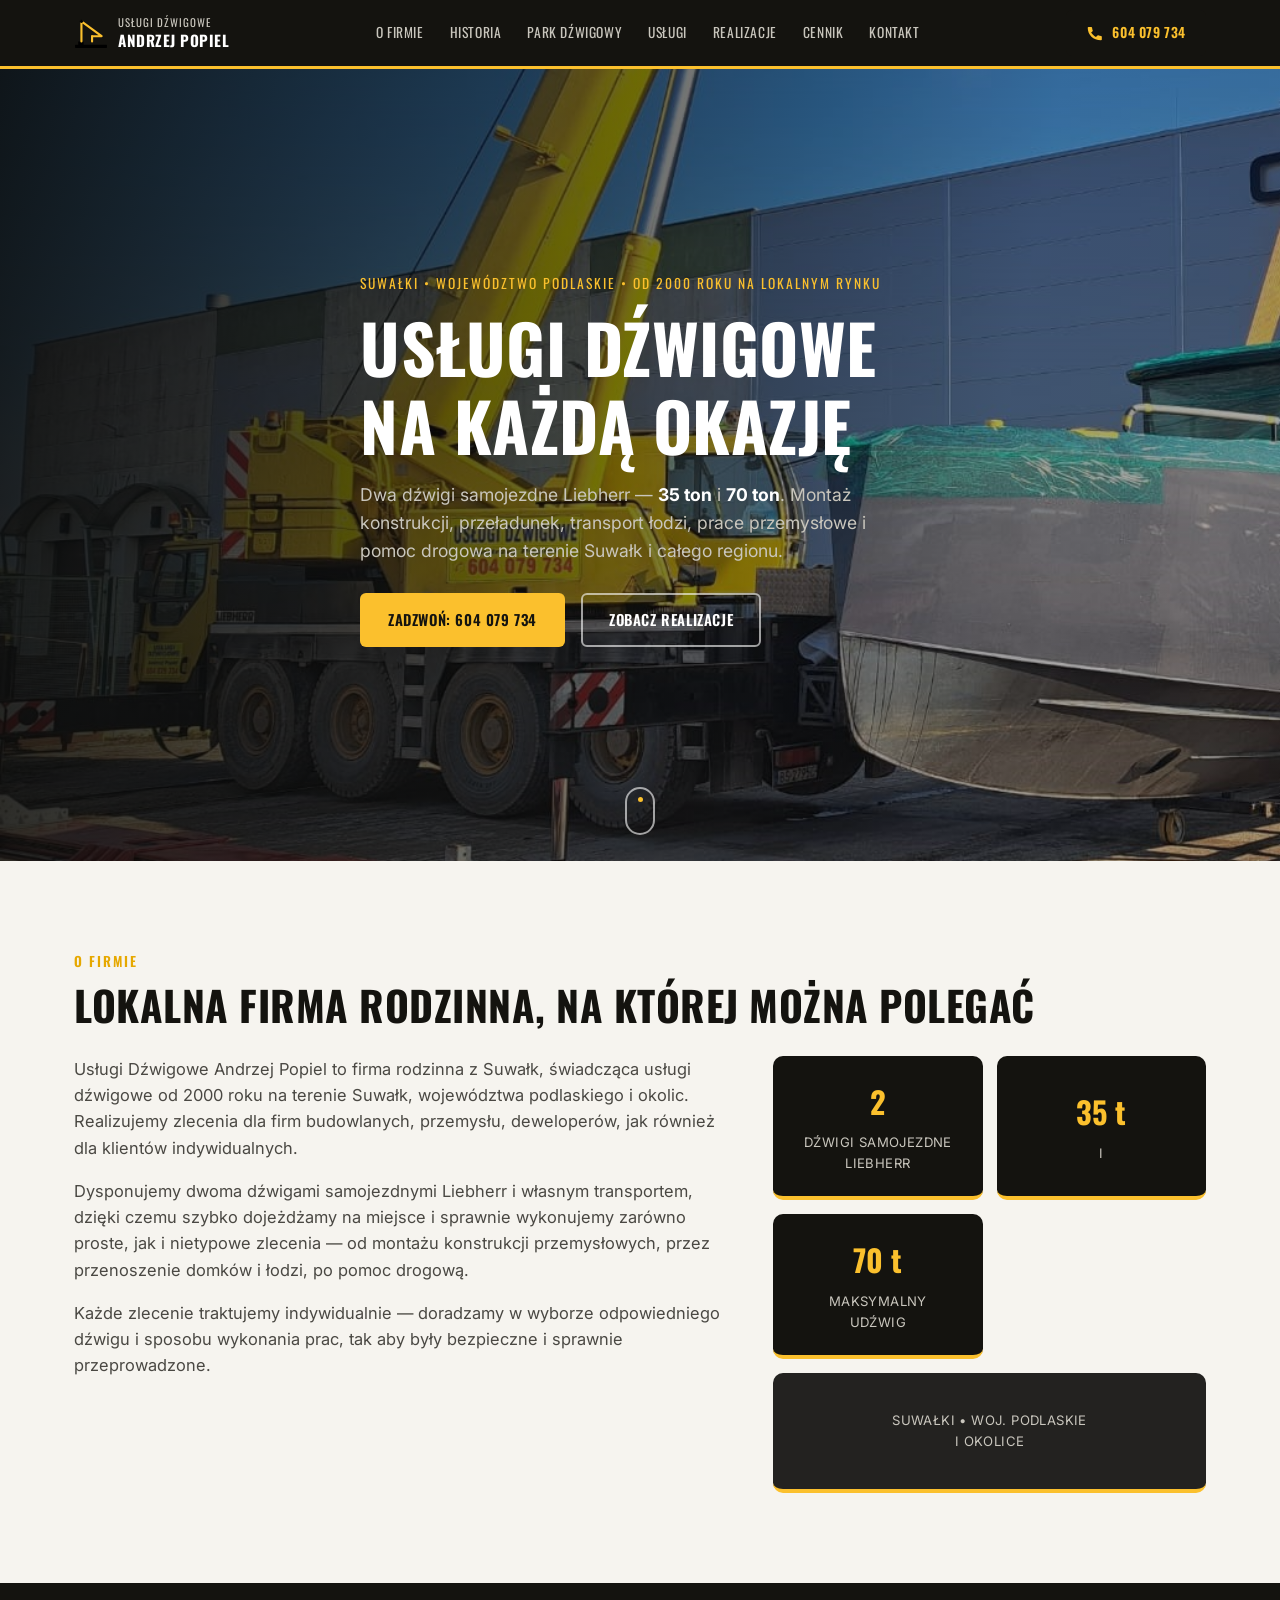
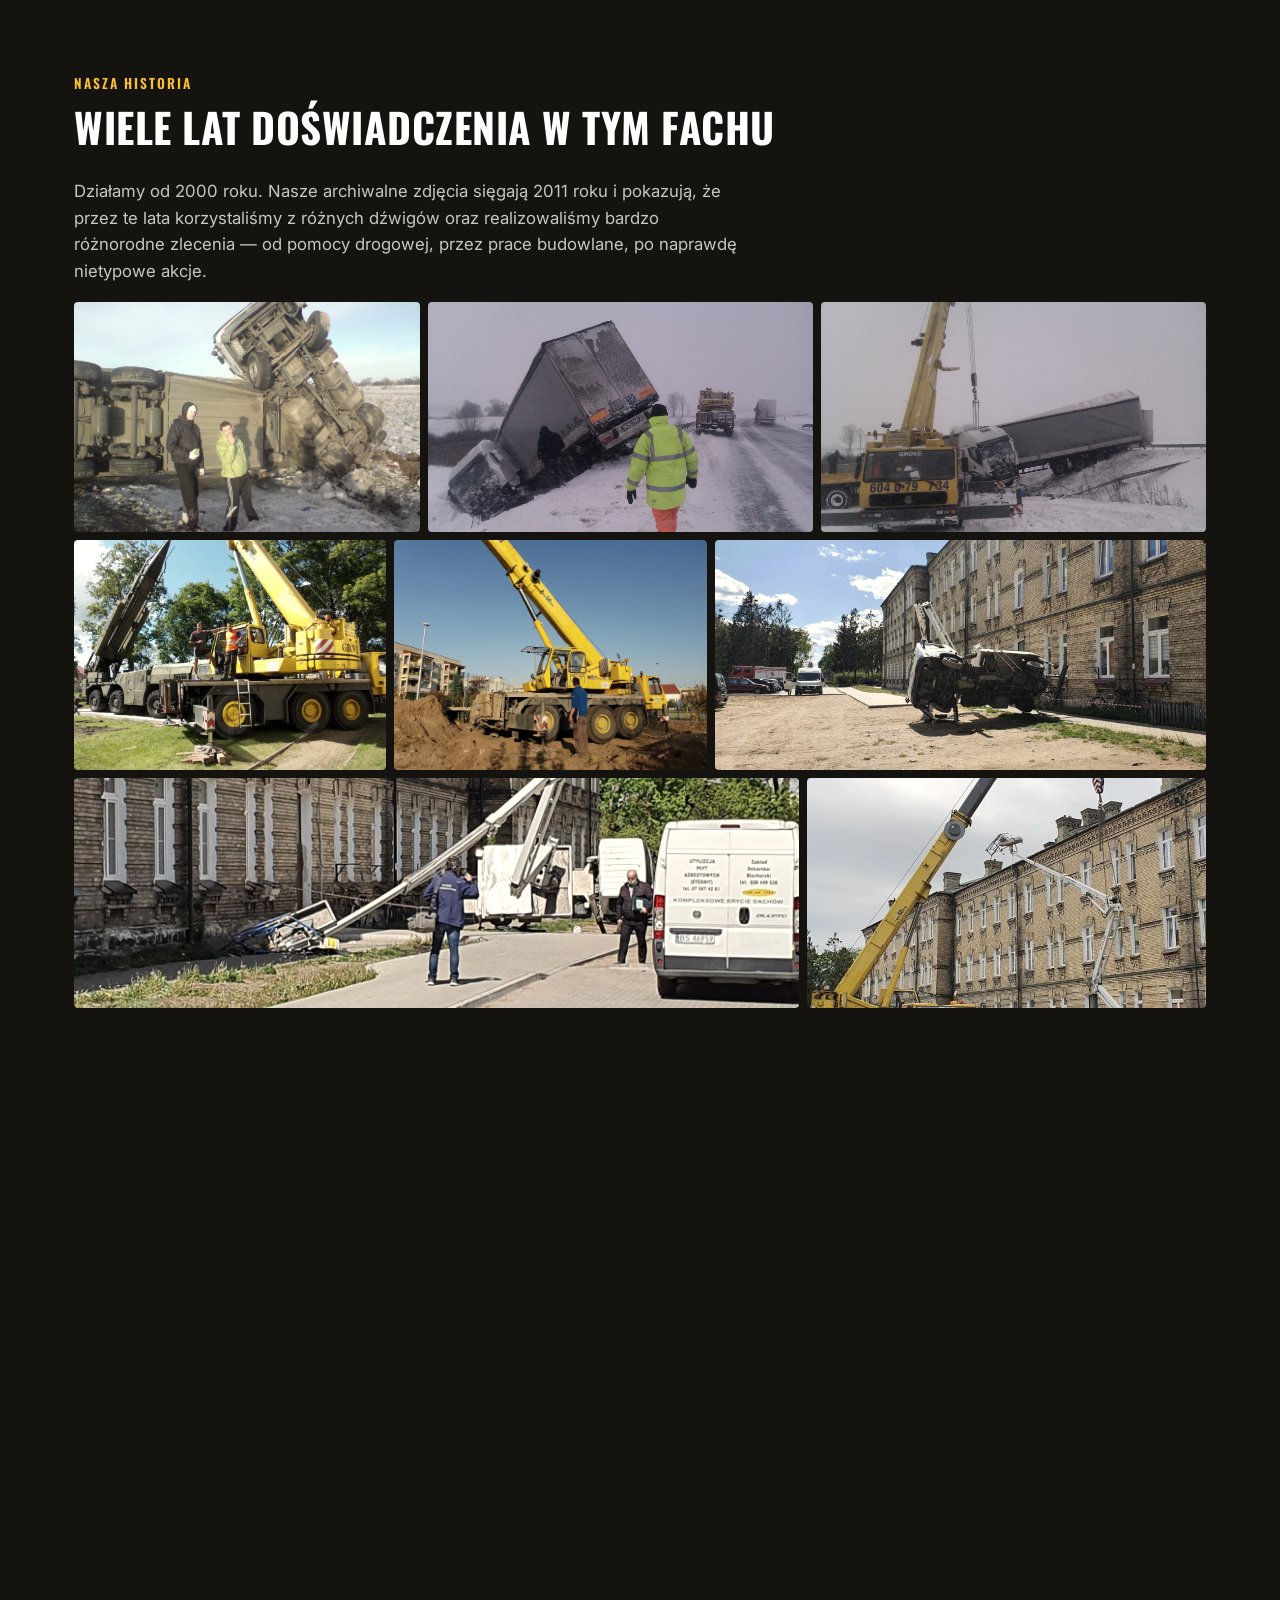
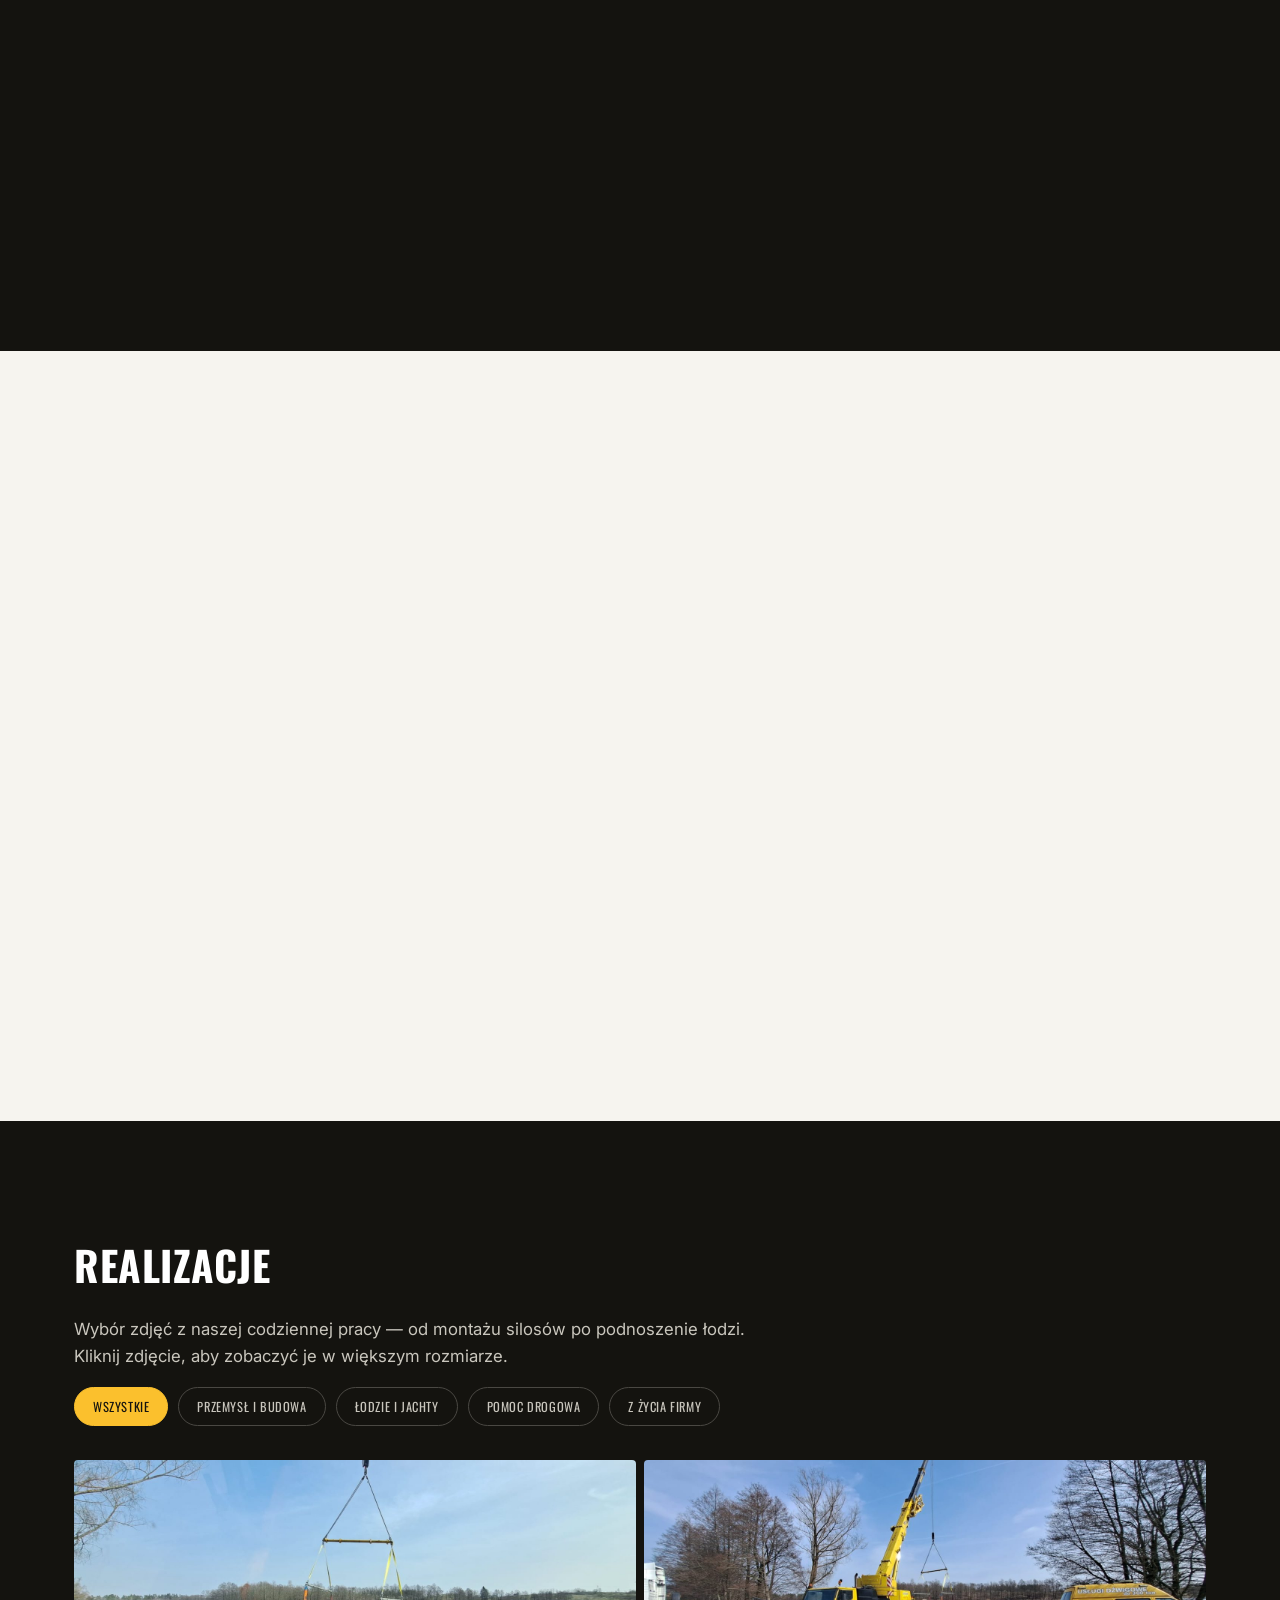
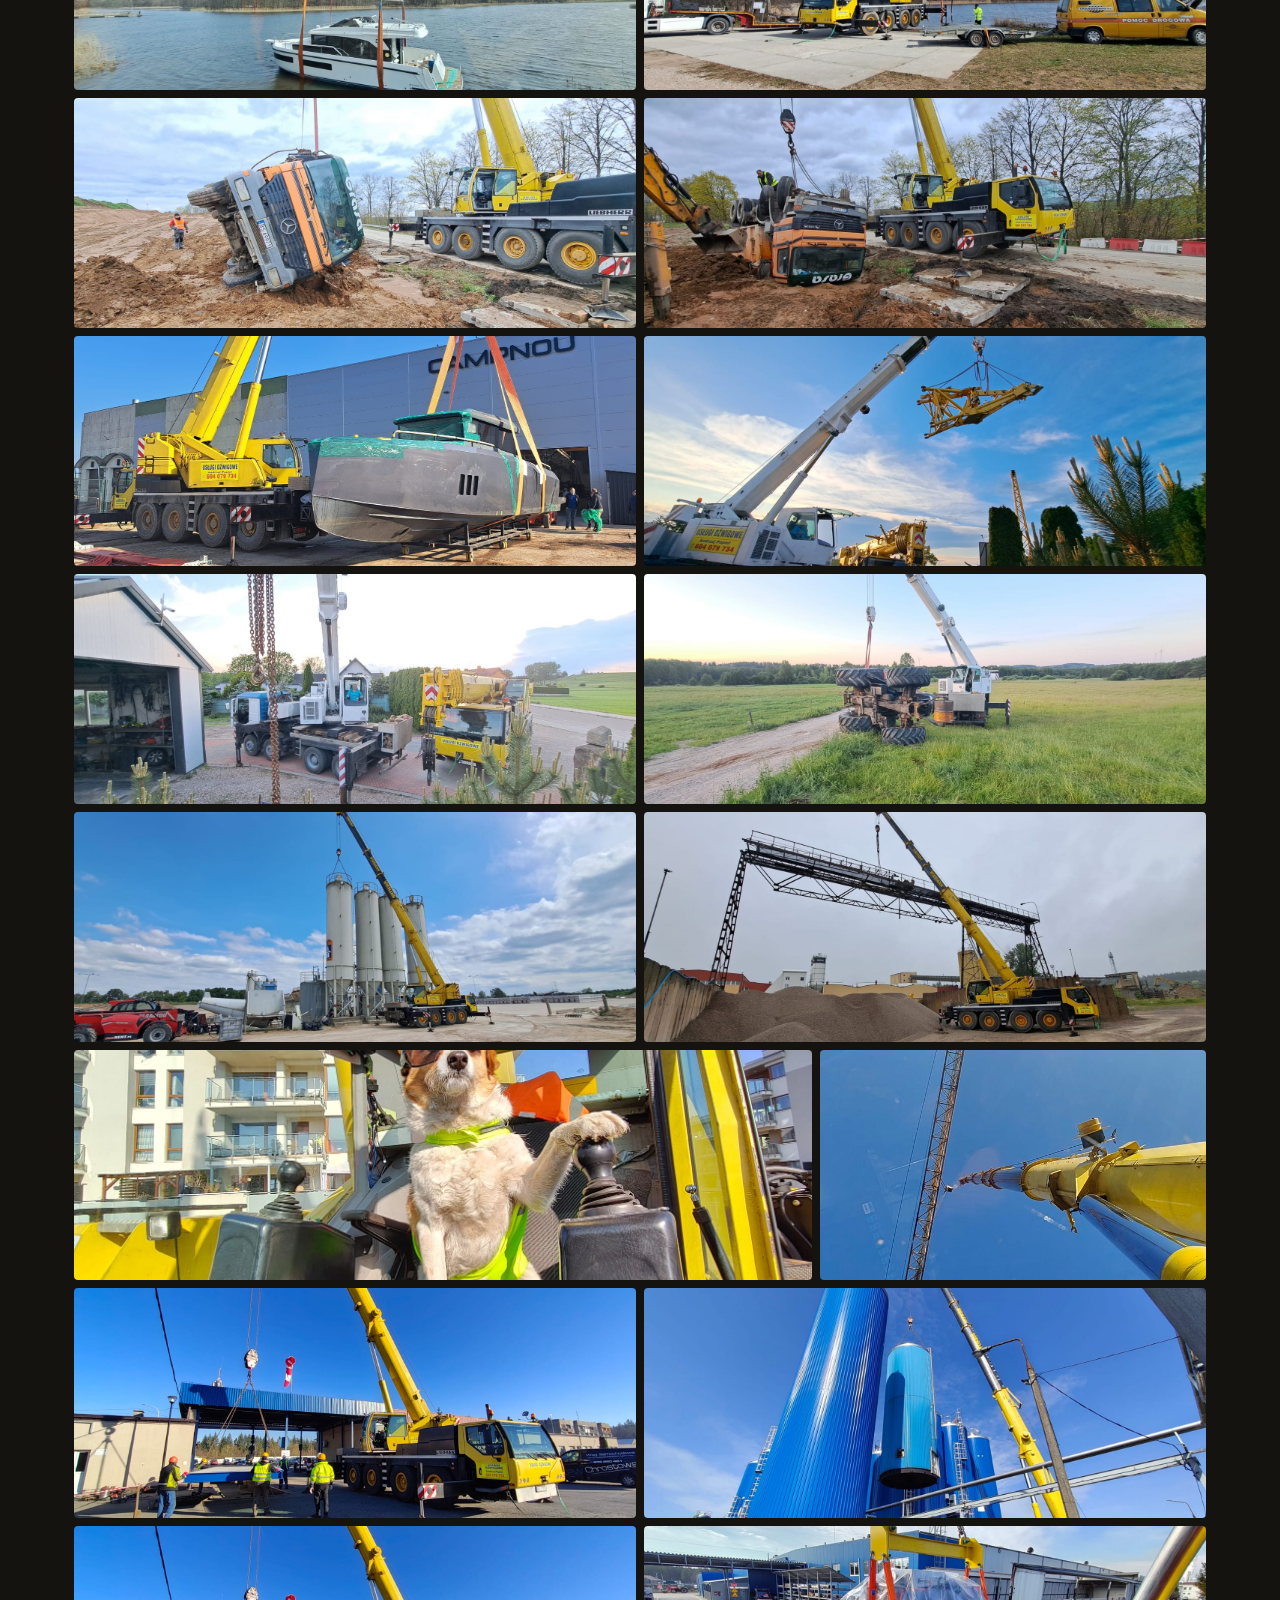
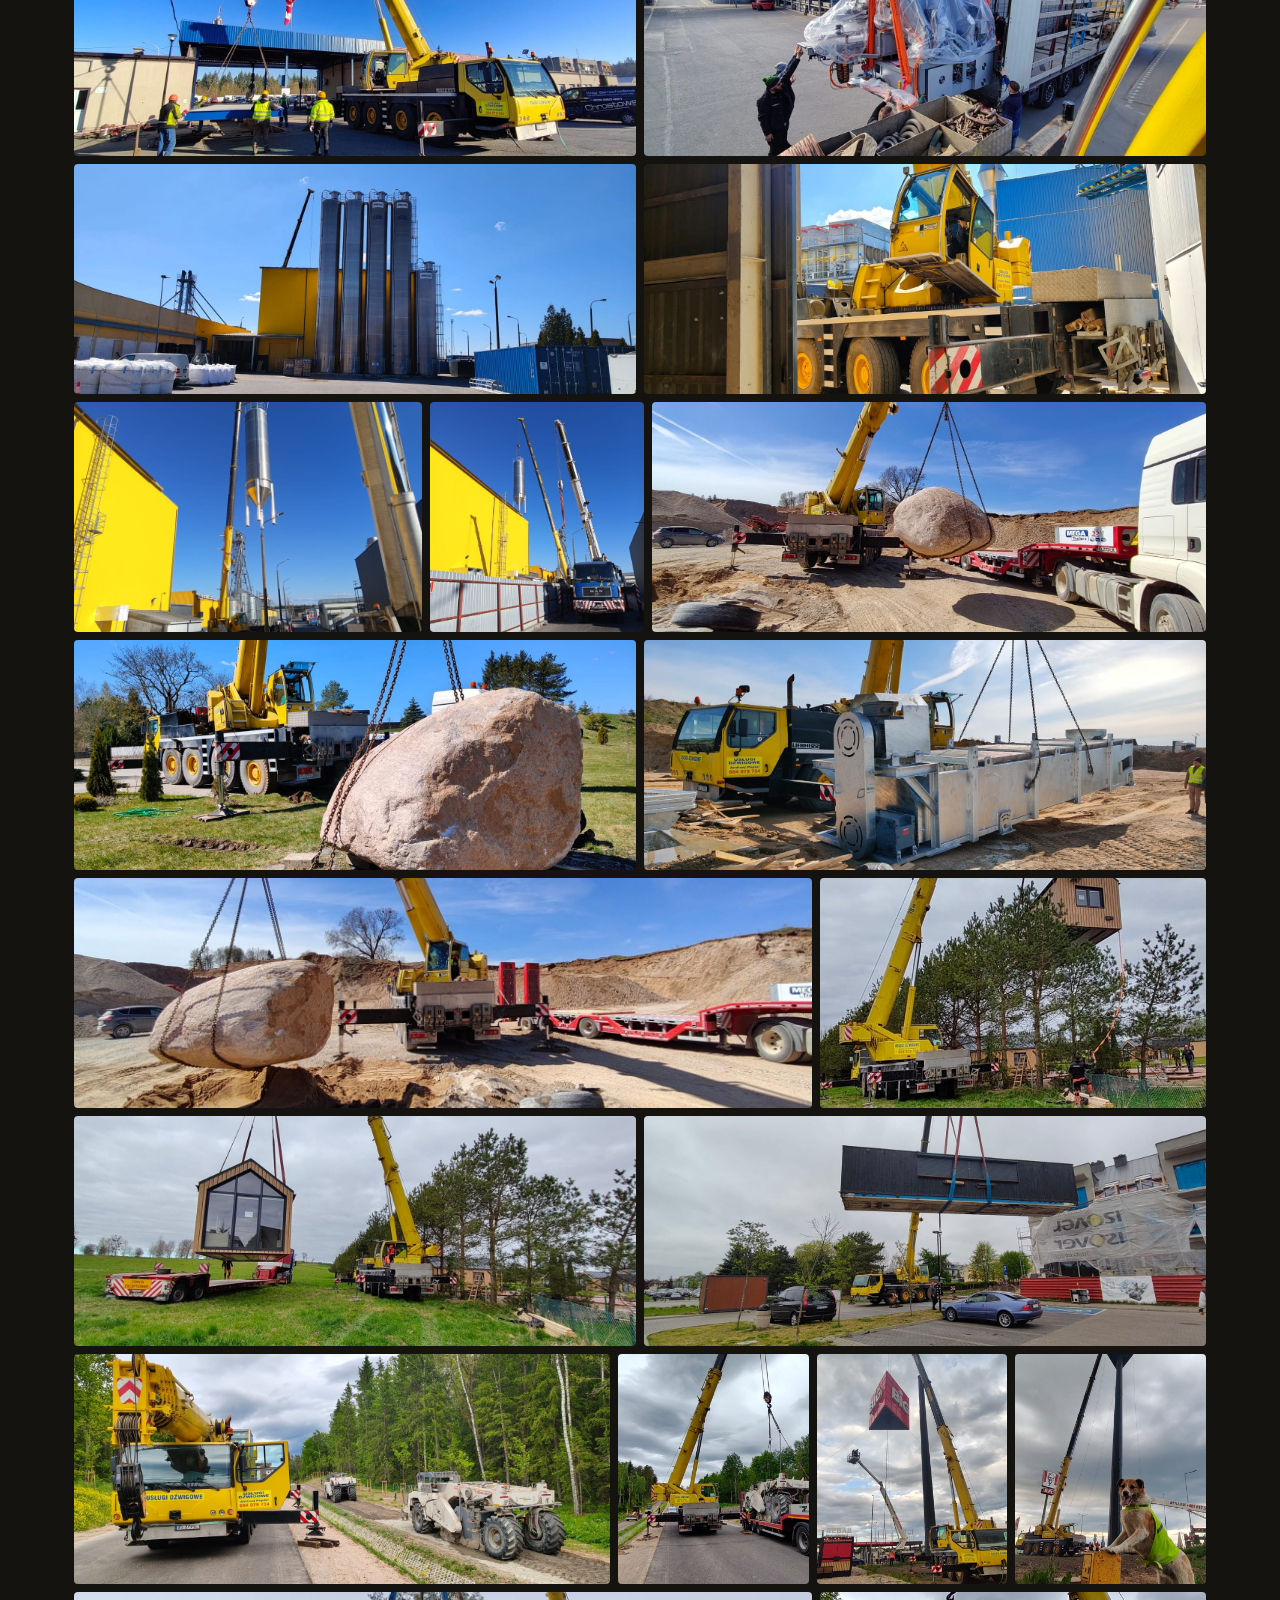
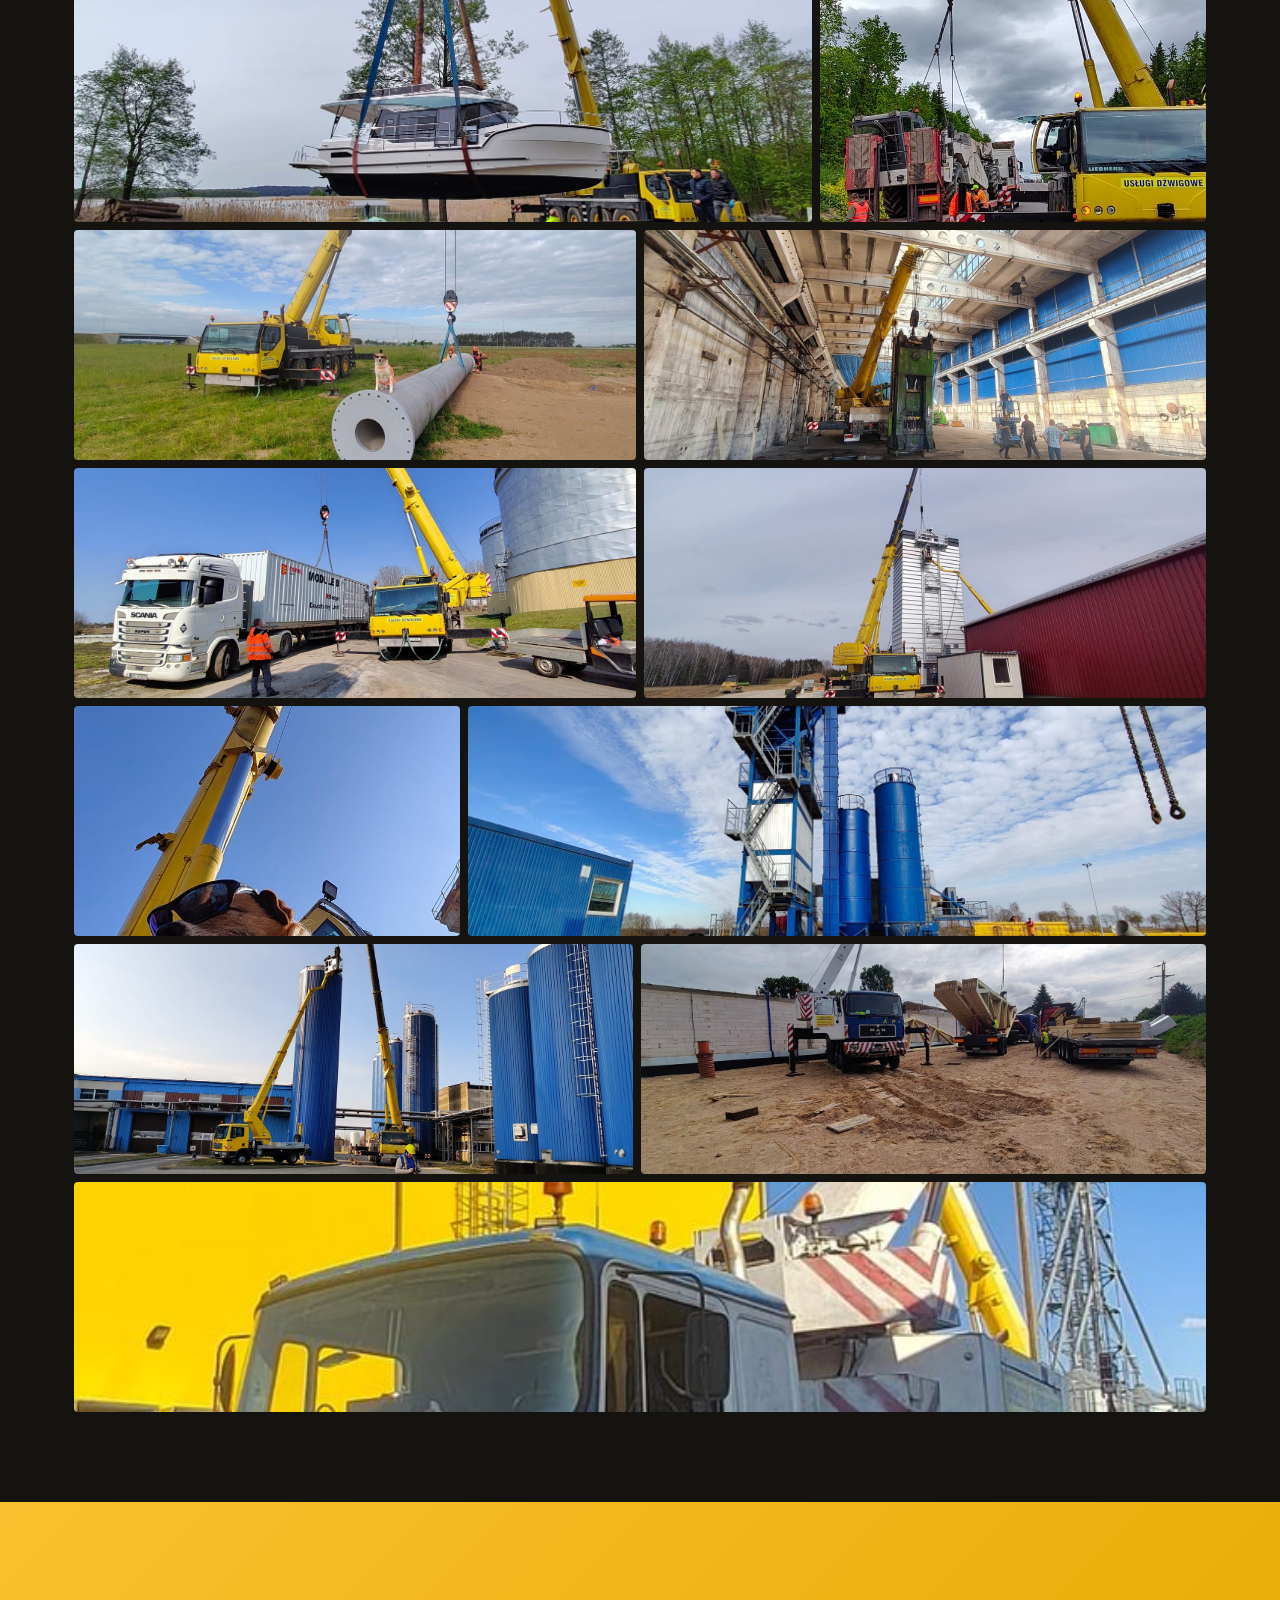
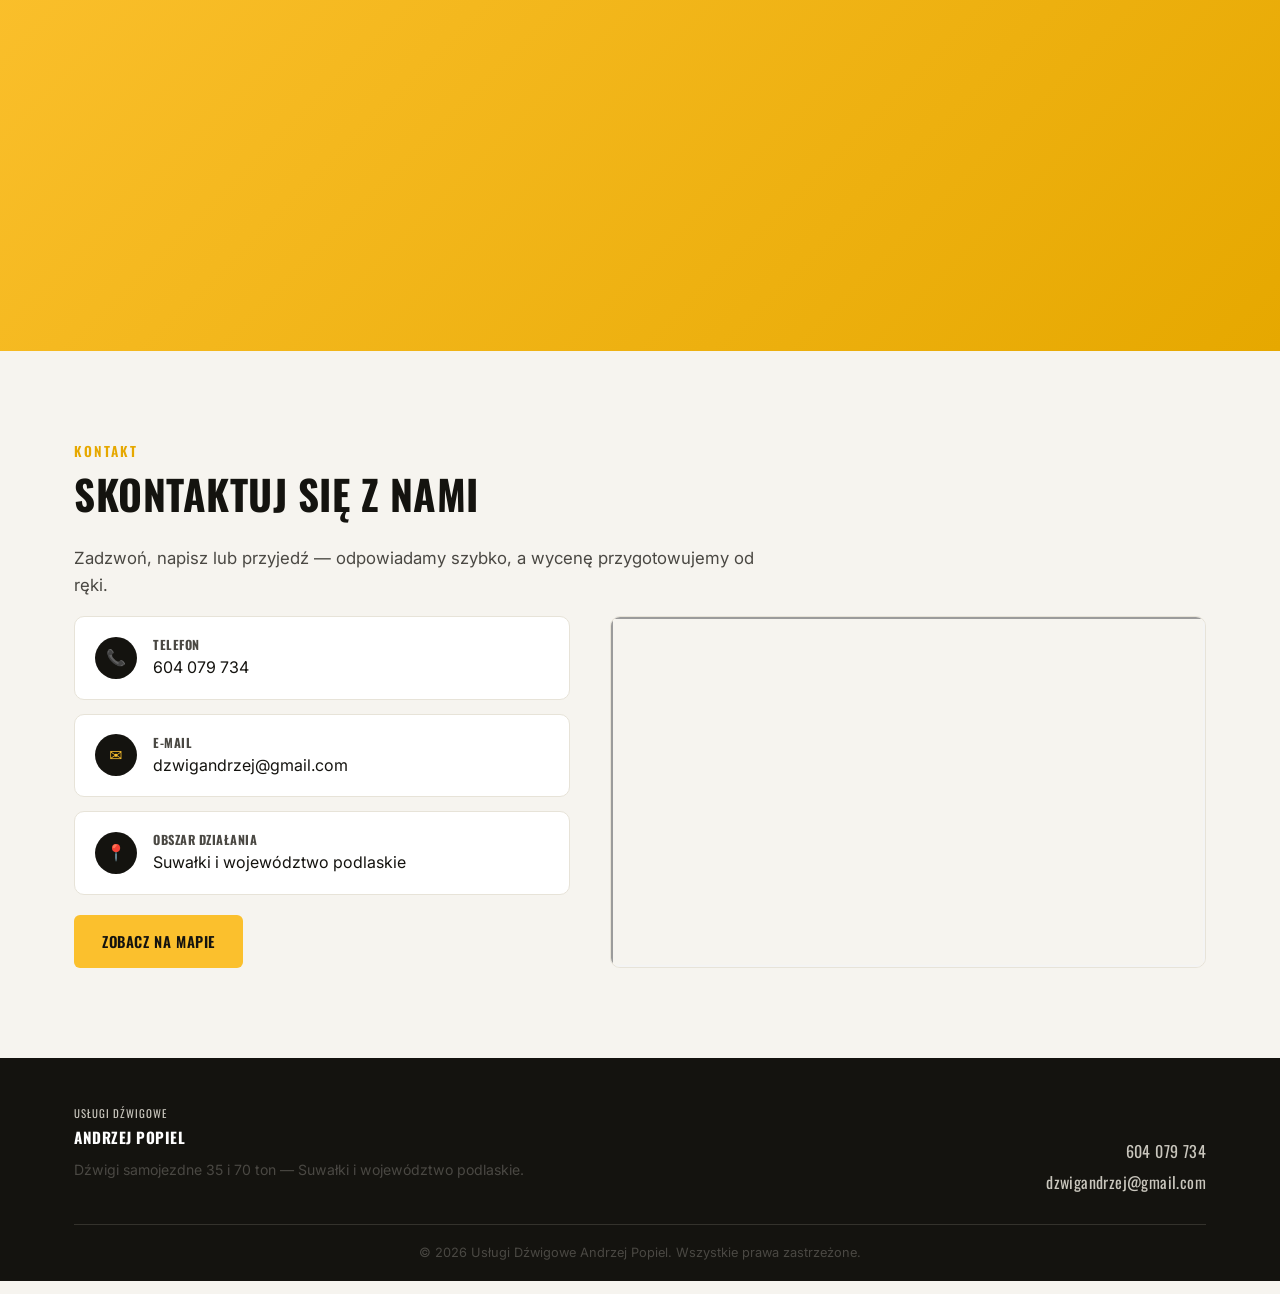
==== index.html @ c9974aae "up up" ====
<!DOCTYPE html>
<html lang="pl">
<head>
<meta charset="UTF-8">
<meta name="viewport" content="width=device-width, initial-scale=1.0">
<title>Usługi Dźwigowe Andrzej Popiel — Suwałki | Wynajem dźwigów do max 70 ton</title>
<meta name="description" content="Usługi dźwigowe Andrzej Popiel — Suwałki i województwo podlaskie. Dźwigi samojezdne Liebherr do max 70 ton. Montaż konstrukcji, przeładunek, transport łodzi, pomoc drogowa. Tel. 604 079 734.">
<meta name="keywords" content="usługi dźwigowe Suwałki, wynajem dźwigu Suwałki, dźwig Podlaskie, żuraw samojezdny, Liebherr 35 ton, Liebherr 70 ton">
<meta property="og:title" content="Usługi Dźwigowe Andrzej Popiel — Suwałki">
<meta property="og:description" content="Dźwigi samojezdne Liebherr max 70 ton. Usługi na terenie Suwałk i całego województwa podlaskiego.">
<meta property="og:image" content="assets/img/hero.jpg">
<meta property="og:type" content="website">
<link rel="icon" href="assets/img/favicon.svg" type="image/svg+xml">
<link rel="preconnect" href="https://fonts.googleapis.com">
<link rel="preconnect" href="https://fonts.gstatic.com" crossorigin>
<link href="https://fonts.googleapis.com/css2?family=Oswald:wght@500;600;700&family=Inter:wght@400;500;600;700&display=swap" rel="stylesheet">
<link rel="stylesheet" href="assets/css/style.css">
</head>
<body>

<!-- ===== HEADER ===== -->
<header class="site-header" id="header">
  <div class="container header-inner">
    <a href="#top" class="logo">
      <svg class="logo-icon" viewBox="0 0 64 64" aria-hidden="true">
        <rect x="2" y="54" width="60" height="6" rx="1"/>
        <rect x="8" y="48" width="10" height="8"/>
        <path d="M14 48 L14 10 L52 38 L34 38" fill="none" stroke="currentColor" stroke-width="4" stroke-linecap="round" stroke-linejoin="round"/>
        <line x1="34" y1="38" x2="34" y2="48" stroke="currentColor" stroke-width="4" stroke-linecap="round"/>
        <circle cx="14" cy="10" r="3"/>
      </svg>
      <span class="logo-text">USŁUGI DŹWIGOWE<br><strong>Andrzej Popiel</strong></span>
    </a>

    <nav class="main-nav" id="mainNav">
      <a href="#o-firmie">O firmie</a>
      <a href="#historia">Historia</a>
      <a href="#sprzet">Park dźwigowy</a>
      <a href="#uslugi">Usługi</a>
      <a href="#galeria">Realizacje</a>
      <a href="#cennik">Cennik</a>
      <a href="#kontakt">Kontakt</a>
    </nav>

    <div class="header-actions">
      <a href="tel:604079734" class="btn btn-call">
        <svg viewBox="0 0 24 24" width="18" height="18" fill="currentColor" aria-hidden="true"><path d="M6.6 10.8c1.4 2.8 3.8 5.1 6.6 6.6l2.2-2.2c.3-.3.7-.4 1-.2 1.2.5 2.4.8 3.7.9.6 0 1 .5 1 1.1v3.6c0 .6-.5 1.1-1.1 1.1C9.6 21.7 2.3 14.4 2.3 5c0-.6.5-1.1 1.1-1.1H7c.6 0 1.1.4 1.1 1 .1 1.3.4 2.5.9 3.7.1.3.1.7-.2 1l-2.2 2.2z"/></svg>
        604 079 734
      </a>
      <button class="nav-toggle" id="navToggle" aria-label="Otwórz menu" aria-expanded="false">
        <span></span><span></span><span></span>
      </button>
    </div>
  </div>
</header>

<a id="top"></a>

<!-- ===== HERO ===== -->
<section class="hero">
  <div class="hero-bg">
    <img src="assets/img/hero.jpg" alt="Dźwig samojezdny Liebherr podczas montażu konstrukcji stalowej na tle błękitnego nieba" loading="eager">
    <div class="hero-overlay"></div>
  </div>
  <div class="container hero-content">
    <p class="hero-kicker">Suwałki • Województwo Podlaskie • od 2000 roku na lokalnym rynku</p>
    <h1>Usługi dźwigowe<br>na każdą okazję</h1>
    <p class="hero-sub">Dwa dźwigi samojezdne Liebherr — <strong>35&nbsp;ton</strong> i <strong>70&nbsp;ton</strong>. Montaż konstrukcji, przeładunek, transport łodzi, prace przemysłowe i pomoc drogowa na terenie Suwałk i całego regionu.</p>
    <div class="hero-cta">
      <a href="tel:604079734" class="btn btn-primary">Zadzwoń: 604 079 734</a>
      <a href="#galeria" class="btn btn-ghost">Zobacz realizacje</a>
    </div>
  </div>
  <a href="#o-firmie" class="scroll-down" aria-label="Przewiń niżej"><span></span></a>
</section>

<!-- ===== O FIRMIE ===== -->
<section class="section" id="o-firmie">
  <div class="container">
    <p class="section-kicker">O firmie</p>
    <h2 class="section-title">Lokalna firma rodzinna, na której można polegać</h2>
    <div class="about-grid">
      <div class="about-text">
        <p>Usługi Dźwigowe Andrzej Popiel to firma rodzinna z Suwałk, świadcząca usługi dźwigowe od 2000 roku na terenie Suwałk, województwa podlaskiego i okolic. Realizujemy zlecenia dla firm budowlanych, przemysłu, deweloperów, jak również dla klientów indywidualnych.</p>
        <p>Dysponujemy dwoma dźwigami samojezdnymi Liebherr i własnym transportem, dzięki czemu szybko dojeżdżamy na miejsce i sprawnie wykonujemy zarówno proste, jak i nietypowe zlecenia — od montażu konstrukcji przemysłowych, przez przenoszenie domków i łodzi, po pomoc drogową.</p>
        <p>Każde zlecenie traktujemy indywidualnie — doradzamy w wyborze odpowiedniego dźwigu i sposobu wykonania prac, tak aby były bezpieczne i sprawnie przeprowadzone.</p>
      </div>
      <div class="about-badges">
        <div class="badge-card"><span class="badge-num">2</span><span class="badge-label">dźwigi samojezdne<br>Liebherr</span></div>
        <div class="badge-card"><span class="badge-num">35&nbsp;t</span><span class="badge-label">i</span></div>
        <div class="badge-card"><span class="badge-num">70&nbsp;t</span><span class="badge-label">maksymalny<br>udźwig</span></div>
        <div class="badge-card badge-wide"><span class="badge-label">Suwałki • woj. podlaskie<br>i okolice</span></div>
      </div>
    </div>
  </div>
</section>

<!-- ===== HISTORIA FIRMY ===== -->
<section class="section section-dark" id="historia">
  <div class="container">
    <p class="section-kicker">Nasza historia</p>
    <h2 class="section-title">Wiele lat doświadczenia w tym fachu</h2>
    <p class="section-lead">Działamy od 2000 roku. Nasze archiwalne zdjęcia sięgają 2011 roku i pokazują, że przez te lata korzystaliśmy z różnych dźwigów oraz realizowaliśmy bardzo różnorodne zlecenia — od pomocy drogowej, przez prace budowlane, po naprawdę nietypowe akcje.</p>
    <div class="gallery historia-gallery" id="historiaGallery">
      <figure class="gallery-item" data-group="historia">
        <img src="assets/img/historia/historia-01.jpg" alt="Akcja ratunkowa w trudnych, zimowych warunkach" loading="lazy" width="1500" height="1125">
        <figcaption>Akcja ratunkowa w trudnych, zimowych warunkach <span class="tag">2011 rok</span></figcaption>
      </figure>
      <figure class="gallery-item" data-group="historia">
        <img src="assets/img/historia/historia-02.jpg" alt="Zabezpieczanie miejsca zdarzenia podczas pomocy drogowej" loading="lazy" width="1500" height="1000">
        <figcaption>Zabezpieczanie miejsca zdarzenia podczas pomocy drogowej <span class="tag">2012 rok</span></figcaption>
      </figure>
      <figure class="gallery-item" data-group="historia">
        <img src="assets/img/historia/historia-03.jpg" alt="Postawienie przewróconej naczepy w zimowych warunkach" loading="lazy" width="1500" height="1000">
        <figcaption>Postawienie przewróconej naczepy w zimowych warunkach <span class="tag">2012 rok</span></figcaption>
      </figure>
      <figure class="gallery-item" data-group="historia">
        <img src="assets/img/historia/historia-04.jpg" alt="Montaż pomnika rakiety – jedno z bardziej nietypowych zleceń" loading="lazy" width="960" height="720">
        <figcaption>Montaż pomnika rakiety – jedno z bardziej nietypowych zleceń <span class="tag">2013 rok</span></figcaption>
      </figure>
      <figure class="gallery-item" data-group="historia">
        <img src="assets/img/historia/historia-05.jpg" alt="Prace dźwigowe na budowie" loading="lazy" width="1500" height="1125">
        <figcaption>Prace dźwigowe na budowie <span class="tag">2018 rok</span></figcaption>
      </figure>
      <figure class="gallery-item" data-group="historia">
        <img src="assets/img/historia/historia-06.jpg" alt="Praca przy zabytkowej kamienicy" loading="lazy" width="1500" height="710">
        <figcaption>Praca przy zabytkowej kamienicy <span class="tag">2020 rok</span></figcaption>
      </figure>
      <figure class="gallery-item" data-group="historia">
        <img src="assets/img/historia/historia-07.jpg" alt="Prace na wysokości przy elewacji budynku" loading="lazy" width="1500" height="710">
        <figcaption>Prace na wysokości przy elewacji budynku <span class="tag">2020 rok</span></figcaption>
      </figure>
      <figure class="gallery-item" data-group="historia">
        <img src="assets/img/historia/historia-08.jpg" alt="Nasz dźwig podczas pracy w terenie" loading="lazy" width="710" height="1500">
        <figcaption>Nasz dźwig podczas pracy w terenie <span class="tag">2020 rok</span></figcaption>
      </figure>
    </div>
  </div>
</section>

<!-- ===== PARK DŹWIGOWY ===== -->
<section class="section section-dark" id="sprzet">
  <div class="container">
    <p class="section-kicker">Sprzęt</p>
    <h2 class="section-title">Park dźwigowy</h2>
    <div class="fleet-grid">
      <div class="fleet-card">
        <div class="fleet-img"><img src="assets/img/galeria/fleet-35t.jpg" loading="lazy" alt="Dźwig Liebherr 35 ton podczas pracy na budowie"></div>
        <div class="fleet-info">
          <h3>Liebherr <span>35 t</span></h3>
          <p>Dźwig samojezdny Liebherr LTM 1035 o udźwigu maksymalnym 35 ton — sprawdza się przy pracach budowlanych, montażu mniejszych konstrukcji, przeładunku materiałów i typowych pracach na działkach prywatnych i placach budowy. Mobilny i szybki w dojeździe.</p>
        </div>
      </div>
      <div class="fleet-card">
        <div class="fleet-img"><img src="assets/img/galeria/galeria-13.jpg" loading="lazy" alt="Dźwig Liebherr 70 ton przy montażu zbiorników przemysłowych"></div>
        <div class="fleet-info">
          <h3>Liebherr <span>70 t</span></h3>
          <p>Dźwig samojezdny Liebherr LTM 1070 o udźwigu maksymalnym 70 ton — wykorzystywany przy zadaniach wymagających większego zasięgu i siły: montaż konstrukcji przemysłowych, silosów, dużych elementów prefabrykowanych, modułów oraz przenoszenie obiektów o znacznej masie.</p>
        </div>
      </div>
    </div>
  </div>
</section>

<!-- ===== USŁUGI ===== -->
<section class="section" id="uslugi">
  <div class="container">
    <p class="section-kicker">Co robimy</p>
    <h2 class="section-title">Usługi</h2>
    <div class="services-grid">
      <div class="service-card">
        <div class="service-icon">🏗️</div>
        <h3>Wynajem dźwigów i żurawi</h3>
        <p>Wynajem dźwigu samojezdnego wraz z obsługą operatorską na terenie Suwałk i regionu.</p>
      </div>
      <div class="service-card">
        <div class="service-icon">🏭</div>
        <h3>Montaż konstrukcji przemysłowych</h3>
        <p>Montaż i przeładunek silosów, zbiorników, estakad i konstrukcji stalowych.</p>
      </div>
      <div class="service-card">
        <div class="service-icon">🏠</div>
        <h3>Przenoszenie domków i modułów</h3>
        <p>Transport i posadowienie domków całorocznych, modułów oraz kontenerów.</p>
      </div>
      <div class="service-card">
        <div class="service-icon">⛵</div>
        <h3>Łodzie i jachty</h3>
        <p>Podnoszenie, transport oraz wodowanie łodzi i jachtów motorowych.</p>
      </div>
      <div class="service-card">
        <div class="service-icon">🚛</div>
        <h3>Pomoc drogowa</h3>
        <p>Stawianie i wyciąganie przewróconych lub uwięzionych pojazdów oraz maszyn.</p>
      </div>
      <div class="service-card">
        <div class="service-icon">📐</div>
        <h3>Reklamy i konstrukcje wysokie</h3>
        <p>Montaż masztów, szyldów wielkoformatowych i innych konstrukcji na wysokości.</p>
      </div>
      <div class="service-card">
        <div class="service-icon">📦</div>
        <h3>Przeładunek materiałów</h3>
        <p>Rozładunek i przeładunek materiałów budowlanych oraz maszyn na placach i w magazynach.</p>
      </div>
      <div class="service-card">
        <div class="service-icon">🪨</div>
        <h3>Prace ogrodowe i krajobrazowe</h3>
        <p>Transport i ustawianie głazów oraz elementów dekoracyjnych w ogrodach i na działkach.</p>
      </div>
    </div>
  </div>
</section>

<!-- ===== GALERIA ===== -->
<section class="section section-dark" id="galeria">
  <div class="container">
    <p class="section-kicker">Portfolio</p>
    <h2 class="section-title">Realizacje</h2>
    <p class="section-lead">Wybór zdjęć z naszej codziennej pracy — od montażu silosów po podnoszenie łodzi. Kliknij zdjęcie, aby zobaczyć je w większym rozmiarze.</p>

    <div class="filters" id="filters">
      <button class="filter-btn active" data-filter="all">Wszystkie</button>
      <button class="filter-btn" data-filter="przemysl">Przemysł i budowa</button>
      <button class="filter-btn" data-filter="lodzie">Łodzie i jachty</button>
      <button class="filter-btn" data-filter="drogowa">Pomoc drogowa</button>
      <button class="filter-btn" data-filter="zycie">Z życia firmy</button>
    </div>

    <div class="gallery" id="gallery">
      <figure class="gallery-item" data-category="lodzie" data-index="0">
        <img src="assets/img/galeria/galeria-01.jpg" alt="Transport jachtu motorowego nad jeziorem" loading="lazy" width="1500" height="675">
        <figcaption>Transport jachtu motorowego nad jeziorem <span class="tag">Łodzie i jachty</span></figcaption>
      </figure>
      <figure class="gallery-item" data-category="lodzie" data-index="1">
        <img src="assets/img/galeria/galeria-02.jpg" alt="Przygotowanie do wodowania łodzi" loading="lazy" width="1500" height="675">
        <figcaption>Przygotowanie do wodowania łodzi <span class="tag">Łodzie i jachty</span></figcaption>
      </figure>
      <figure class="gallery-item" data-category="drogowa" data-index="2">
        <img src="assets/img/galeria/galeria-03.jpg" alt="Akcja ratunkowa – stawianie przewróconej ciężarówki" loading="lazy" width="1500" height="675">
        <figcaption>Akcja ratunkowa – stawianie przewróconej ciężarówki <span class="tag">Pomoc drogowa</span></figcaption>
      </figure>
      <figure class="gallery-item" data-category="drogowa" data-index="3">
        <img src="assets/img/galeria/galeria-04.jpg" alt="Wyciąganie pojazdu z poboczem przy wsparciu koparki" loading="lazy" width="1500" height="675">
        <figcaption>Wyciąganie pojazdu z poboczem przy wsparciu koparki <span class="tag">Pomoc drogowa</span></figcaption>
      </figure>
      <figure class="gallery-item" data-category="lodzie" data-index="4">
        <img src="assets/img/galeria/galeria-05.jpg" alt="Przeładunek kadłuba jachtu aluminiowego" loading="lazy" width="1500" height="676">
        <figcaption>Przeładunek kadłuba jachtu aluminiowego <span class="tag">Łodzie i jachty</span></figcaption>
      </figure>
      <figure class="gallery-item" data-category="zycie" data-index="5">
        <img src="assets/img/galeria/galeria-06.jpg" alt="Praca o zachodzie słońca" loading="lazy" width="1500" height="675">
        <figcaption>Praca o zachodzie słońca <span class="tag">Z życia firmy</span></figcaption>
      </figure>
      <figure class="gallery-item" data-category="przemysl" data-index="6">
        <img src="assets/img/galeria/galeria-07.jpg" alt="Dostawa materiałów budowlanych" loading="lazy" width="1500" height="675">
        <figcaption>Dostawa materiałów budowlanych <span class="tag">Przemysł i budowa</span></figcaption>
      </figure>
      <figure class="gallery-item" data-category="drogowa" data-index="7">
        <img src="assets/img/galeria/galeria-08.jpg" alt="Postawienie przewróconego ciągnika" loading="lazy" width="1500" height="675">
        <figcaption>Postawienie przewróconego ciągnika <span class="tag">Pomoc drogowa</span></figcaption>
      </figure>
      <figure class="gallery-item" data-category="przemysl" data-index="8">
        <img src="assets/img/galeria/galeria-09.jpg" alt="Montaż silosów przemysłowych" loading="lazy" width="1500" height="675">
        <figcaption>Montaż silosów przemysłowych <span class="tag">Przemysł i budowa</span></figcaption>
      </figure>
      <figure class="gallery-item" data-category="przemysl" data-index="9">
        <img src="assets/img/galeria/galeria-10.jpg" alt="Montaż stalowej konstrukcji estakady" loading="lazy" width="1500" height="675">
        <figcaption>Montaż stalowej konstrukcji estakady <span class="tag">Przemysł i budowa</span></figcaption>
      </figure>
      <figure class="gallery-item" data-category="zycie" data-index="10">
        <img src="assets/img/galeria/galeria-11.jpg" alt="Załoga w komplecie – nasz pies Bery na służbie" loading="lazy" width="1500" height="675">
        <figcaption>Załoga w komplecie – nasz pies Bery na służbie <span class="tag">Z życia firmy</span></figcaption>
      </figure>
      <figure class="gallery-item" data-category="zycie" data-index="11">
        <img src="assets/img/galeria/galeria-12.jpg" alt="Wysięgnik dźwigu na tle nieba" loading="lazy" width="675" height="1500">
        <figcaption>Wysięgnik dźwigu na tle nieba <span class="tag">Z życia firmy</span></figcaption>
      </figure>
      <figure class="gallery-item" data-category="przemysl" data-index="12">
        <img src="assets/img/galeria/galeria-13.jpg" alt="Montaż zbiorników przemysłowych" loading="lazy" width="1500" height="674">
        <figcaption>Montaż zbiorników przemysłowych <span class="tag">Przemysł i budowa</span></figcaption>
      </figure>
      <figure class="gallery-item" data-category="przemysl" data-index="13">
        <img src="assets/img/galeria/galeria-14.jpg" alt="Precyzyjne ustawienie silosu" loading="lazy" width="1500" height="674">
        <figcaption>Precyzyjne ustawienie silosu <span class="tag">Przemysł i budowa</span></figcaption>
      </figure>
      <figure class="gallery-item" data-category="przemysl" data-index="14">
        <img src="assets/img/galeria/galeria-15.jpg" alt="Montaż elementu konstrukcji przy stacji" loading="lazy" width="1500" height="674">
        <figcaption>Montaż elementu konstrukcji przy stacji <span class="tag">Przemysł i budowa</span></figcaption>
      </figure>
      <figure class="gallery-item" data-category="przemysl" data-index="15">
        <img src="assets/img/galeria/galeria-16.jpg" alt="Przeładunek maszyny przemysłowej" loading="lazy" width="1500" height="674">
        <figcaption>Przeładunek maszyny przemysłowej <span class="tag">Przemysł i budowa</span></figcaption>
      </figure>
      <figure class="gallery-item" data-category="przemysl" data-index="16">
        <img src="assets/img/galeria/galeria-17.jpg" alt="Montaż silosów na terenie zakładu" loading="lazy" width="1500" height="682">
        <figcaption>Montaż silosów na terenie zakładu <span class="tag">Przemysł i budowa</span></figcaption>
      </figure>
      <figure class="gallery-item" data-category="przemysl" data-index="17">
        <img src="assets/img/galeria/galeria-18.jpg" alt="Praca w ograniczonej przestrzeni magazynu" loading="lazy" width="1500" height="682">
        <figcaption>Praca w ograniczonej przestrzeni magazynu <span class="tag">Przemysł i budowa</span></figcaption>
      </figure>
      <figure class="gallery-item" data-category="przemysl" data-index="18">
        <img src="assets/img/galeria/galeria-19.jpg" alt="Montaż silosu przy hali produkcyjnej" loading="lazy" width="1500" height="1125">
        <figcaption>Montaż silosu przy hali produkcyjnej <span class="tag">Przemysł i budowa</span></figcaption>
      </figure>
      <figure class="gallery-item" data-category="przemysl" data-index="19">
        <img src="assets/img/galeria/galeria-20.jpg" alt="Dostawa i montaż zbiornika" loading="lazy" width="1125" height="1500">
        <figcaption>Dostawa i montaż zbiornika <span class="tag">Przemysł i budowa</span></figcaption>
      </figure>
      <figure class="gallery-item" data-category="przemysl" data-index="20">
        <img src="assets/img/galeria/galeria-21.jpg" alt="Transport głazu ozdobnego" loading="lazy" width="1500" height="674">
        <figcaption>Transport głazu ozdobnego <span class="tag">Przemysł i budowa</span></figcaption>
      </figure>
      <figure class="gallery-item" data-category="przemysl" data-index="21">
        <img src="assets/img/galeria/galeria-22.jpg" alt="Głaz przygotowany do ustawienia" loading="lazy" width="1500" height="682">
        <figcaption>Głaz przygotowany do ustawienia <span class="tag">Przemysł i budowa</span></figcaption>
      </figure>
      <figure class="gallery-item" data-category="przemysl" data-index="22">
        <img src="assets/img/galeria/galeria-23.jpg" alt="Przeładunek maszyny budowlanej" loading="lazy" width="1500" height="682">
        <figcaption>Przeładunek maszyny budowlanej <span class="tag">Przemysł i budowa</span></figcaption>
      </figure>
      <figure class="gallery-item" data-category="przemysl" data-index="23">
        <img src="assets/img/galeria/galeria-24.jpg" alt="Osadzanie głazu w docelowym miejscu" loading="lazy" width="1500" height="674">
        <figcaption>Osadzanie głazu w docelowym miejscu <span class="tag">Przemysł i budowa</span></figcaption>
      </figure>
      <figure class="gallery-item" data-category="przemysl" data-index="24">
        <img src="assets/img/galeria/galeria-25.jpg" alt="Przeniesienie domku całorocznego" loading="lazy" width="674" height="1500">
        <figcaption>Przeniesienie domku całorocznego <span class="tag">Przemysł i budowa</span></figcaption>
      </figure>
      <figure class="gallery-item" data-category="przemysl" data-index="25">
        <img src="assets/img/galeria/galeria-26.jpg" alt="Transport domku modułowego" loading="lazy" width="1500" height="674">
        <figcaption>Transport domku modułowego <span class="tag">Przemysł i budowa</span></figcaption>
      </figure>
      <figure class="gallery-item" data-category="przemysl" data-index="26">
        <img src="assets/img/galeria/galeria-27.jpg" alt="Przeniesienie modułu budynku" loading="lazy" width="1500" height="675">
        <figcaption>Przeniesienie modułu budynku <span class="tag">Przemysł i budowa</span></figcaption>
      </figure>
      <figure class="gallery-item" data-category="przemysl" data-index="27">
        <img src="assets/img/galeria/galeria-28.jpg" alt="Wsparcie przy pracach drogowych" loading="lazy" width="1500" height="682">
        <figcaption>Wsparcie przy pracach drogowych <span class="tag">Przemysł i budowa</span></figcaption>
      </figure>
      <figure class="gallery-item" data-category="przemysl" data-index="28">
        <img src="assets/img/galeria/galeria-29.jpg" alt="Przeładunek maszyny drogowej" loading="lazy" width="674" height="1500">
        <figcaption>Przeładunek maszyny drogowej <span class="tag">Przemysł i budowa</span></figcaption>
      </figure>
      <figure class="gallery-item" data-category="przemysl" data-index="29">
        <img src="assets/img/galeria/galeria-30.jpg" alt="Montaż wielkoformatowego szyldu reklamowego" loading="lazy" width="674" height="1500">
        <figcaption>Montaż wielkoformatowego szyldu reklamowego <span class="tag">Przemysł i budowa</span></figcaption>
      </figure>
      <figure class="gallery-item" data-category="zycie" data-index="30">
        <img src="assets/img/galeria/galeria-31.jpg" alt="Bery, nasz czworonożny członek zespołu, w akcji" loading="lazy" width="674" height="1500">
        <figcaption>Bery, nasz czworonożny członek zespołu, w akcji <span class="tag">Z życia firmy</span></figcaption>
      </figure>
      <figure class="gallery-item" data-category="lodzie" data-index="31">
        <img src="assets/img/galeria/galeria-32.jpg" alt="Załadunek łodzi motorowej nad jeziorem" loading="lazy" width="1500" height="675">
        <figcaption>Załadunek łodzi motorowej nad jeziorem <span class="tag">Łodzie i jachty</span></figcaption>
      </figure>
      <figure class="gallery-item" data-category="drogowa" data-index="32">
        <img src="assets/img/galeria/galeria-33.jpg" alt="Pomoc drogowa przy przewozie uszkodzonej maszyny" loading="lazy" width="675" height="1500">
        <figcaption>Pomoc drogowa przy przewozie uszkodzonej maszyny <span class="tag">Pomoc drogowa</span></figcaption>
      </figure>
      <figure class="gallery-item" data-category="zycie" data-index="33">
        <img src="assets/img/galeria/galeria-34.jpg" alt="Bery na posterunku przy pracy dźwigu" loading="lazy" width="1500" height="674">
        <figcaption>Bery na posterunku przy pracy dźwigu <span class="tag">Z życia firmy</span></figcaption>
      </figure>
      <figure class="gallery-item" data-category="przemysl" data-index="34">
        <img src="assets/img/galeria/galeria-35.jpg" alt="Przeładunek maszyny przemysłowej w starej hali produkcyjnej" loading="lazy" width="1500" height="675">
        <figcaption>Przeładunek maszyny przemysłowej w starej hali produkcyjnej <span class="tag">Przemysł i budowa</span></figcaption>
      </figure>
      <figure class="gallery-item" data-category="przemysl" data-index="35">
        <img src="assets/img/galeria/galeria-36.jpg" alt="Dostawa kontenera technicznego na terenie zakładu" loading="lazy" width="1500" height="675">
        <figcaption>Dostawa kontenera technicznego na terenie zakładu <span class="tag">Przemysł i budowa</span></figcaption>
      </figure>
      <figure class="gallery-item" data-category="przemysl" data-index="36">
        <img src="assets/img/galeria/galeria-37.jpg" alt="Montaż wysokiego komina przemysłowego" loading="lazy" width="1500" height="675">
        <figcaption>Montaż wysokiego komina przemysłowego <span class="tag">Przemysł i budowa</span></figcaption>
      </figure>
      <figure class="gallery-item" data-category="zycie" data-index="37">
        <img src="assets/img/galeria/galeria-38.jpg" alt="Bery w okularach ochronnych, gotowy do akcji" loading="lazy" width="675" height="1500">
        <figcaption>Bery w okularach ochronnych, gotowy do akcji <span class="tag">Z życia firmy</span></figcaption>
      </figure>
      <figure class="gallery-item" data-category="przemysl" data-index="38">
        <img src="assets/img/galeria/galeria-39.jpg" alt="Widok z kabiny operatora podczas przeładunku" loading="lazy" width="1500" height="675">
        <figcaption>Widok z kabiny operatora podczas przeładunku <span class="tag">Przemysł i budowa</span></figcaption>
      </figure>
      <figure class="gallery-item" data-category="przemysl" data-index="39">
        <img src="assets/img/galeria/galeria-40.jpg" alt="Transport kamiennej płyty pamiątkowej" loading="lazy" width="1500" height="683">
        <figcaption>Transport kamiennej płyty pamiątkowej <span class="tag">Przemysł i budowa</span></figcaption>
      </figure>
      <figure class="gallery-item" data-category="przemysl" data-index="40">
        <img src="assets/img/galeria/galeria-41.jpg" alt="Montaż wiązarów dachowych przy budowie hali" loading="lazy" width="1500" height="675">
        <figcaption>Montaż wiązarów dachowych przy budowie hali <span class="tag">Przemysł i budowa</span></figcaption>
      </figure>
      <figure class="gallery-item" data-category="zycie" data-index="41">
        <img src="assets/img/galeria/galeria-42.jpg" alt="Pełne wysunięcie wysięgnika na tle nieba" loading="lazy" width="675" height="1500">
        <figcaption>Pełne wysunięcie wysięgnika na tle nieba <span class="tag">Z życia firmy</span></figcaption>
      </figure>
    </div>
  </div>
</section>

<!-- ===== CENNIK ===== -->
<section class="section cennik" id="cennik">
  <div class="container cennik-inner">
    <p class="section-kicker">Cennik</p>
    <h2 class="section-title">Wycena indywidualna</h2>
    <p class="section-lead">Koszt usługi zależy od rodzaju dźwigu, czasu pracy, odległości od Suwałk oraz zakresu zlecenia. Dlatego każdą wycenę przygotowujemy indywidualnie — po krótkiej rozmowie telefonicznej lub mailowej.</p>
    <div class="cennik-cta">
      <a href="tel:604079734" class="btn btn-primary">Zadzwoń: 604 079 734</a>
      <a href="mailto:dzwigandrzej@gmail.com" class="btn btn-ghost-dark">dzwigandrzej@gmail.com</a>
    </div>
  </div>
</section>

<!-- ===== KONTAKT ===== -->
<section class="section" id="kontakt">
  <div class="container">
    <p class="section-kicker">Kontakt</p>
    <h2 class="section-title">Skontaktuj się z nami</h2>
    <p class="section-lead">Zadzwoń, napisz lub przyjedź — odpowiadamy szybko, a wycenę przygotowujemy od ręki.</p>
    <div class="contact-grid">
      <div class="contact-info">
        <a href="tel:604079734" class="contact-row">
          <div class="contact-icon">📞</div>
          <div><strong>Telefon</strong>604 079 734</div>
        </a>
        <a href="mailto:dzwigandrzej@gmail.com" class="contact-row">
          <div class="contact-icon">✉️</div>
          <div><strong>E-mail</strong>dzwigandrzej@gmail.com</div>
        </a>
        <div class="contact-row contact-row-static">
          <div class="contact-icon">📍</div>
          <div><strong>Obszar działania</strong>Suwałki i województwo podlaskie</div>
        </div>
        <a href="https://www.google.com/maps/search/?api=1&query=Suwa%C5%82ki" target="_blank" rel="noopener" class="btn btn-primary btn-maps">Zobacz na mapie</a>
      </div>
      <div class="contact-map">
        <iframe src="https://maps.google.com/maps?q=Suwa%C5%82ki&t=&z=11&ie=UTF8&iwloc=&output=embed" loading="lazy" referrerpolicy="no-referrer-when-downgrade" title="Mapa – Suwałki"></iframe>
      </div>
    </div>
  </div>
</section>

<!-- ===== FOOTER ===== -->
<footer class="site-footer">
  <div class="container">
    <div class="footer-inner">
      <div class="footer-brand">
        <span class="logo-text">USŁUGI DŹWIGOWE<br><strong>Andrzej Popiel</strong></span>
        <p>Dźwigi samojezdne 35 i 70 ton — Suwałki i województwo podlaskie.</p>
      </div>
      <div class="footer-contact">
        <a href="tel:604079734">604 079 734</a>
        <a href="mailto:dzwigandrzej@gmail.com">dzwigandrzej@gmail.com</a>
      </div>
    </div>
    <p class="footer-bottom">&copy; <span id="year"></span> Usługi Dźwigowe Andrzej Popiel. Wszystkie prawa zastrzeżone.</p>
  </div>
</footer>

<!-- ===== LIGHTBOX ===== -->
<div class="lightbox" id="lightbox">
  <button class="lightbox-close" id="lightboxClose" aria-label="Zamknij">&times;</button>
  <button class="lightbox-nav lightbox-prev" id="lightboxPrev" aria-label="Poprzednie zdjęcie">&#8249;</button>
  <img src="" alt="" id="lightboxImg">
  <button class="lightbox-nav lightbox-next" id="lightboxNext" aria-label="Następne zdjęcie">&#8250;</button>
  <p class="lightbox-caption" id="lightboxCaption"></p>
</div>

<script src="assets/js/script.js"></script>
</body>
</html>
---- assets/css/style.css ----
/* =========================================================
   Usługi Dźwigowe Andrzej Popiel — style.css
   Industrial yellow / black theme
   ========================================================= */

:root{
  --yellow: #FBC02D;
  --yellow-dark: #E6A800;
  --black: #14130F;
  --black-soft: #1c1b16;
  --grey-900: #232220;
  --grey-700: #4a4843;
  --grey-300: #c9c6bd;
  --cream: #f6f4ef;
  --white: #ffffff;
  --red: #C0392B;
  --radius: 10px;
  --shadow: 0 12px 30px rgba(0,0,0,.18);
  --font-head: 'Oswald', sans-serif;
  --font-body: 'Inter', system-ui, -apple-system, Segoe UI, Roboto, sans-serif;
  --container: 1180px;
}

*{box-sizing:border-box;}
html{scroll-behavior:smooth;}
body{
  margin:0;
  font-family:var(--font-body);
  color:var(--black);
  background:var(--cream);
  line-height:1.6;
  -webkit-font-smoothing:antialiased;
}
img{max-width:100%;display:block;}
a{color:inherit;text-decoration:none;}
ul{margin:0;padding:0;}
h1,h2,h3{font-family:var(--font-head);text-transform:uppercase;letter-spacing:.5px;margin:0 0 .5em;line-height:1.15;}
p{margin:0 0 1em;}
.container{max-width:var(--container);margin:0 auto;padding:0 24px;}

/* ---------- Buttons ---------- */
.btn{
  display:inline-flex;align-items:center;gap:8px;
  padding:13px 26px;border-radius:6px;font-family:var(--font-head);
  font-weight:600;text-transform:uppercase;letter-spacing:.6px;font-size:.92rem;
  border:2px solid transparent;cursor:pointer;transition:transform .15s ease, box-shadow .15s ease, background .15s ease, color .15s ease;
}
.btn:hover{transform:translateY(-2px);}
.btn-primary{background:var(--yellow);color:var(--black);}
.btn-primary:hover{background:var(--yellow-dark);box-shadow:var(--shadow);}
.btn-ghost{background:transparent;color:var(--white);border-color:rgba(255,255,255,.6);}
.btn-ghost:hover{background:rgba(255,255,255,.12);border-color:var(--white);}
.btn-ghost-dark{background:transparent;color:var(--black);border-color:var(--black);}
.btn-ghost-dark:hover{background:var(--black);color:var(--white);}
.btn-call{background:var(--black);color:var(--yellow);padding:10px 18px;font-size:.85rem;}
.btn-call:hover{background:var(--grey-900);transform:none;}
.btn-call svg{flex-shrink:0;}

/* ---------- Header ---------- */
.site-header{
  position:sticky;top:0;z-index:100;
  background:var(--black);
  border-bottom:3px solid var(--yellow);
}
.header-inner{
  display:flex;align-items:center;justify-content:space-between;
  padding:10px 24px;gap:20px;
}
.logo{display:flex;align-items:center;gap:10px;color:var(--white);flex-shrink:0;}
.logo-icon{width:34px;height:34px;color:var(--yellow);flex-shrink:0;}
.logo-text{font-family:var(--font-head);font-size:.68rem;letter-spacing:1px;text-transform:uppercase;line-height:1.35;color:var(--grey-300);}
.logo-text strong{color:var(--white);font-size:.95rem;letter-spacing:.5px;}

.main-nav{display:flex;gap:26px;}
.main-nav a{
  font-family:var(--font-head);font-size:.85rem;letter-spacing:.6px;text-transform:uppercase;
  color:var(--grey-300);position:relative;padding:4px 0;
}
.main-nav a:hover{color:var(--yellow);}

.header-actions{display:flex;align-items:center;gap:14px;}
.nav-toggle{
  display:none;flex-direction:column;justify-content:center;gap:5px;
  width:38px;height:38px;background:none;border:none;cursor:pointer;padding:0;
}
.nav-toggle span{display:block;height:2px;width:100%;background:var(--white);border-radius:2px;}

/* ---------- Hero ---------- */
.hero{position:relative;min-height:88vh;display:flex;align-items:center;color:var(--white);overflow:hidden;}
.hero-bg{position:absolute;inset:0;z-index:0;}
.hero-bg img{width:100%;height:100%;object-fit:cover;object-position:center 40%;}
.hero-overlay{
  position:absolute;inset:0;
  background:linear-gradient(100deg, rgba(10,10,8,.92) 0%, rgba(10,10,8,.62) 42%, rgba(10,10,8,.35) 75%);
}
.hero-content{position:relative;z-index:1;padding-top:60px;padding-bottom:70px;}
.hero-kicker{
  font-family:var(--font-head);text-transform:uppercase;letter-spacing:2px;color:var(--yellow);
  font-size:.85rem;margin-bottom:14px;
}
.hero h1{font-size:clamp(2.4rem, 5.5vw, 4.2rem);margin-bottom:18px;max-width:14ch;}
.hero-sub{font-size:1.1rem;max-width:560px;color:var(--grey-300);}
.hero-sub strong{color:var(--white);}
.hero-cta{display:flex;gap:16px;flex-wrap:wrap;margin-top:28px;}

.scroll-down{
  position:absolute;bottom:26px;left:50%;transform:translateX(-50%);
  width:30px;height:48px;border:2px solid rgba(255,255,255,.6);border-radius:20px;z-index:1;
}
.scroll-down span{
  position:absolute;top:8px;left:50%;width:5px;height:5px;margin-left:-2.5px;
  background:var(--yellow);border-radius:50%;animation:scrollDown 1.8s infinite;
}
@keyframes scrollDown{0%{opacity:1;top:8px;}80%{opacity:0;top:30px;}100%{opacity:0;top:8px;}}

/* ---------- Sections ---------- */
.section{padding:90px 0;}
.section-dark{background:var(--black);color:var(--white);}
.section-dark .section-title{color:var(--white);}
.section-kicker{
  font-family:var(--font-head);text-transform:uppercase;letter-spacing:2px;color:var(--yellow-dark);
  font-size:.85rem;margin-bottom:8px;font-weight:600;
}
.section-dark .section-kicker{color:var(--yellow);}
.section-title{font-size:clamp(1.8rem,3.2vw,2.6rem);margin-bottom:28px;}
.section-lead{max-width:680px;color:var(--grey-700);font-size:1.05rem;}
.section-dark .section-lead{color:var(--grey-300);}

/* ---------- About ---------- */
.about-grid{display:grid;grid-template-columns:1.5fr 1fr;gap:50px;align-items:start;}
.about-text p{color:var(--grey-700);font-size:1.03rem;}
.about-badges{display:grid;grid-template-columns:1fr 1fr;gap:14px;}
.badge-card{
  background:var(--black);color:var(--white);border-radius:var(--radius);
  padding:22px 16px;text-align:center;display:flex;flex-direction:column;justify-content:center;
  gap:6px;border-bottom:4px solid var(--yellow);min-height:120px;
}
.badge-num{font-family:var(--font-head);font-size:1.9rem;color:var(--yellow);font-weight:700;}
.badge-label{font-size:.82rem;letter-spacing:.4px;color:var(--grey-300);text-transform:uppercase;}
.badge-wide{grid-column:1 / -1;background:var(--grey-900);}

/* ---------- Fleet ---------- */
.fleet-grid{display:grid;grid-template-columns:1fr 1fr;gap:30px;}
.fleet-card{background:var(--grey-900);border-radius:var(--radius);overflow:hidden;border:1px solid #34322c;}
.fleet-img{aspect-ratio:16/10;overflow:hidden;}
.fleet-img img{width:100%;height:100%;object-fit:cover;}
.fleet-info{padding:26px 26px 30px;}
.fleet-info h3{color:var(--white);font-size:1.5rem;margin-bottom:14px;}
.fleet-info h3 span{color:var(--yellow);}
.fleet-info p{color:var(--grey-300);font-size:.98rem;margin-bottom:0;}

/* ---------- Services ---------- */
.services-grid{display:grid;grid-template-columns:repeat(4,1fr);gap:20px;}
.service-card{
  background:var(--white);border:1px solid #e7e3d8;border-radius:var(--radius);
  padding:26px 22px;transition:transform .18s ease, box-shadow .18s ease, border-color .18s ease;
}
.service-card:hover{transform:translateY(-4px);box-shadow:var(--shadow);border-color:var(--yellow);}
.service-icon{font-size:1.8rem;margin-bottom:12px;}
.service-card h3{font-size:1rem;margin-bottom:8px;letter-spacing:.3px;}
.service-card p{color:var(--grey-700);font-size:.92rem;margin-bottom:0;}

/* ---------- Gallery filters ---------- */
.filters{display:flex;gap:10px;flex-wrap:wrap;margin-bottom:34px;}
.filter-btn{
  background:transparent;border:1.5px solid var(--grey-700);color:var(--grey-300);
  font-family:var(--font-head);font-size:.78rem;letter-spacing:.6px;text-transform:uppercase;
  padding:9px 18px;border-radius:30px;cursor:pointer;transition:all .15s ease;
}
.filter-btn:hover{border-color:var(--yellow);color:var(--white);}
.filter-btn.active{background:var(--yellow);border-color:var(--yellow);color:var(--black);}

/* ---------- Justified gallery (pure CSS, preserves full image content) ---------- */
.gallery{display:flex;flex-wrap:wrap;gap:8px;}
.gallery-item{
  position:relative;flex-grow:1;margin:0;cursor:pointer;overflow:hidden;border-radius:4px;
  background:#000;
}
.gallery-item img{
  height:230px;width:100%;min-width:160px;object-fit:cover;display:block;
  transition:transform .35s ease, filter .35s ease;
}
.gallery-item:hover img{transform:scale(1.06);}
.gallery-item figcaption{
  position:absolute;left:0;right:0;bottom:0;padding:14px 14px 10px;
  background:linear-gradient(0deg, rgba(0,0,0,.85), rgba(0,0,0,0));
  color:var(--white);font-size:.84rem;opacity:0;transform:translateY(8px);
  transition:opacity .25s ease, transform .25s ease;
}
.gallery-item:hover figcaption{opacity:1;transform:translateY(0);}
.gallery-item .tag{
  display:block;color:var(--yellow);font-size:.7rem;text-transform:uppercase;letter-spacing:.5px;margin-top:3px;
  font-family:var(--font-head);
}
.gallery-item.is-hidden{display:none;}

/* Historic photos — subtle archival tint to distinguish from current portfolio */
.historia-gallery .gallery-item img{filter:sepia(.22) contrast(1.03) saturate(.92);}
.historia-gallery .gallery-item:hover img{filter:sepia(.05) contrast(1.05);}

/* ---------- Lightbox ---------- */
.lightbox{
  position:fixed;inset:0;background:rgba(8,8,6,.94);z-index:1000;
  display:none;align-items:center;justify-content:center;flex-direction:column;padding:30px;
}
.lightbox.open{display:flex;}
.lightbox img{max-width:90vw;max-height:80vh;border-radius:4px;box-shadow:0 20px 60px rgba(0,0,0,.5);}
.lightbox-caption{color:var(--grey-300);margin-top:16px;font-size:.95rem;text-align:center;}
.lightbox-close{
  position:absolute;top:20px;right:24px;background:none;border:none;color:var(--white);
  font-size:2.4rem;line-height:1;cursor:pointer;
}
.lightbox-nav{
  position:absolute;top:50%;transform:translateY(-50%);background:rgba(255,255,255,.08);
  border:none;color:var(--white);width:50px;height:50px;border-radius:50%;font-size:1.3rem;cursor:pointer;
}
.lightbox-nav:hover{background:var(--yellow);color:var(--black);}
.lightbox-prev{left:20px;}
.lightbox-next{right:20px;}

/* ---------- Cennik ---------- */
.cennik{background:linear-gradient(135deg, var(--yellow) 0%, var(--yellow-dark) 100%);}
.cennik-inner{text-align:center;}
.cennik .section-kicker{color:var(--black);opacity:.7;}
.cennik .section-title{color:var(--black);}
.cennik .section-lead{color:var(--black-soft);margin:0 auto 30px;}
.cennik-cta{display:flex;gap:16px;justify-content:center;flex-wrap:wrap;}
.cennik .btn-ghost-dark{border-color:var(--black);}

/* ---------- Contact ---------- */
.contact-grid{display:grid;grid-template-columns:1fr 1.2fr;gap:40px;align-items:stretch;}
.contact-info{display:flex;flex-direction:column;gap:14px;}
.contact-row{
  display:flex;align-items:center;gap:16px;background:var(--white);border:1px solid #e7e3d8;
  border-radius:var(--radius);padding:18px 20px;transition:border-color .15s ease, transform .15s ease;
}
a.contact-row:hover{border-color:var(--yellow);transform:translateX(4px);}
.contact-row-static{cursor:default;}
.contact-row-static:hover{transform:none;}
.contact-icon{
  width:42px;height:42px;border-radius:50%;background:var(--black);color:var(--yellow);
  display:flex;align-items:center;justify-content:center;flex-shrink:0;
}
.contact-row strong{display:block;font-family:var(--font-head);text-transform:uppercase;font-size:.78rem;letter-spacing:.5px;color:var(--grey-700);}
.btn-maps{align-self:flex-start;margin-top:6px;}
.contact-map{border-radius:var(--radius);overflow:hidden;min-height:340px;border:1px solid #e7e3d8;}
.contact-map iframe{width:100%;height:100%;min-height:340px;filter:grayscale(.1) contrast(1.05);}

/* ---------- Footer ---------- */
.site-footer{background:var(--black);color:var(--grey-300);padding:42px 0 0;}
.footer-inner{display:flex;justify-content:space-between;align-items:flex-end;flex-wrap:wrap;gap:24px;padding-bottom:28px;border-bottom:1px solid #34322c;}
.footer-brand .logo-text{color:var(--grey-300);}
.footer-brand .logo-text strong{color:var(--white);}
.footer-brand p{margin-top:8px;font-size:.88rem;color:var(--grey-700);}
.footer-contact{display:flex;flex-direction:column;gap:6px;align-items:flex-end;font-family:var(--font-head);letter-spacing:.4px;}
.footer-contact a:hover{color:var(--yellow);}
.footer-bottom{text-align:center;font-size:.8rem;color:var(--grey-700);padding:18px 0;}

/* ---------- Reveal animation ---------- */
.reveal{opacity:0;transform:translateY(24px);transition:opacity .6s ease, transform .6s ease;}
.reveal.in-view{opacity:1;transform:translateY(0);}

/* =========================================================
   Responsive
   ========================================================= */
@media (max-width: 980px){
  .main-nav{
    position:fixed;top:65px;left:0;right:0;bottom:0;background:var(--black);
    flex-direction:column;align-items:flex-start;gap:0;padding:10px 0;
    transform:translateY(-110%);transition:transform .25s ease;overflow-y:auto;
  }
  .main-nav.open{transform:translateY(0);}
  .main-nav a{width:100%;padding:16px 24px;border-bottom:1px solid #2a2924;}
  .nav-toggle{display:flex;}
  .about-grid{grid-template-columns:1fr;}
  .fleet-grid{grid-template-columns:1fr;}
  .services-grid{grid-template-columns:repeat(2,1fr);}
  .contact-grid{grid-template-columns:1fr;}
  .contact-map{min-height:280px;}
}

@media (max-width: 600px){
  .header-inner{padding:8px 16px;}
  .logo-text{display:none;}
  .btn-call{font-size:.8rem;padding:9px 12px;}
  .hero{min-height:78vh;}
  .hero h1{max-width:none;}
  .hero-cta .btn{flex:1 1 100%;justify-content:center;}
  .section{padding:60px 0;}
  .services-grid{grid-template-columns:1fr 1fr;}
  .about-badges{grid-template-columns:1fr 1fr;}
  .gallery-item img{height:140px;}
  .lightbox-nav{width:40px;height:40px;font-size:1rem;}
  .lightbox-prev{left:8px;}
  .lightbox-next{right:8px;}
  .footer-inner{flex-direction:column;align-items:flex-start;}
  .footer-contact{align-items:flex-start;}
}

@media (max-width: 400px){
  .services-grid{grid-template-columns:1fr;}
}
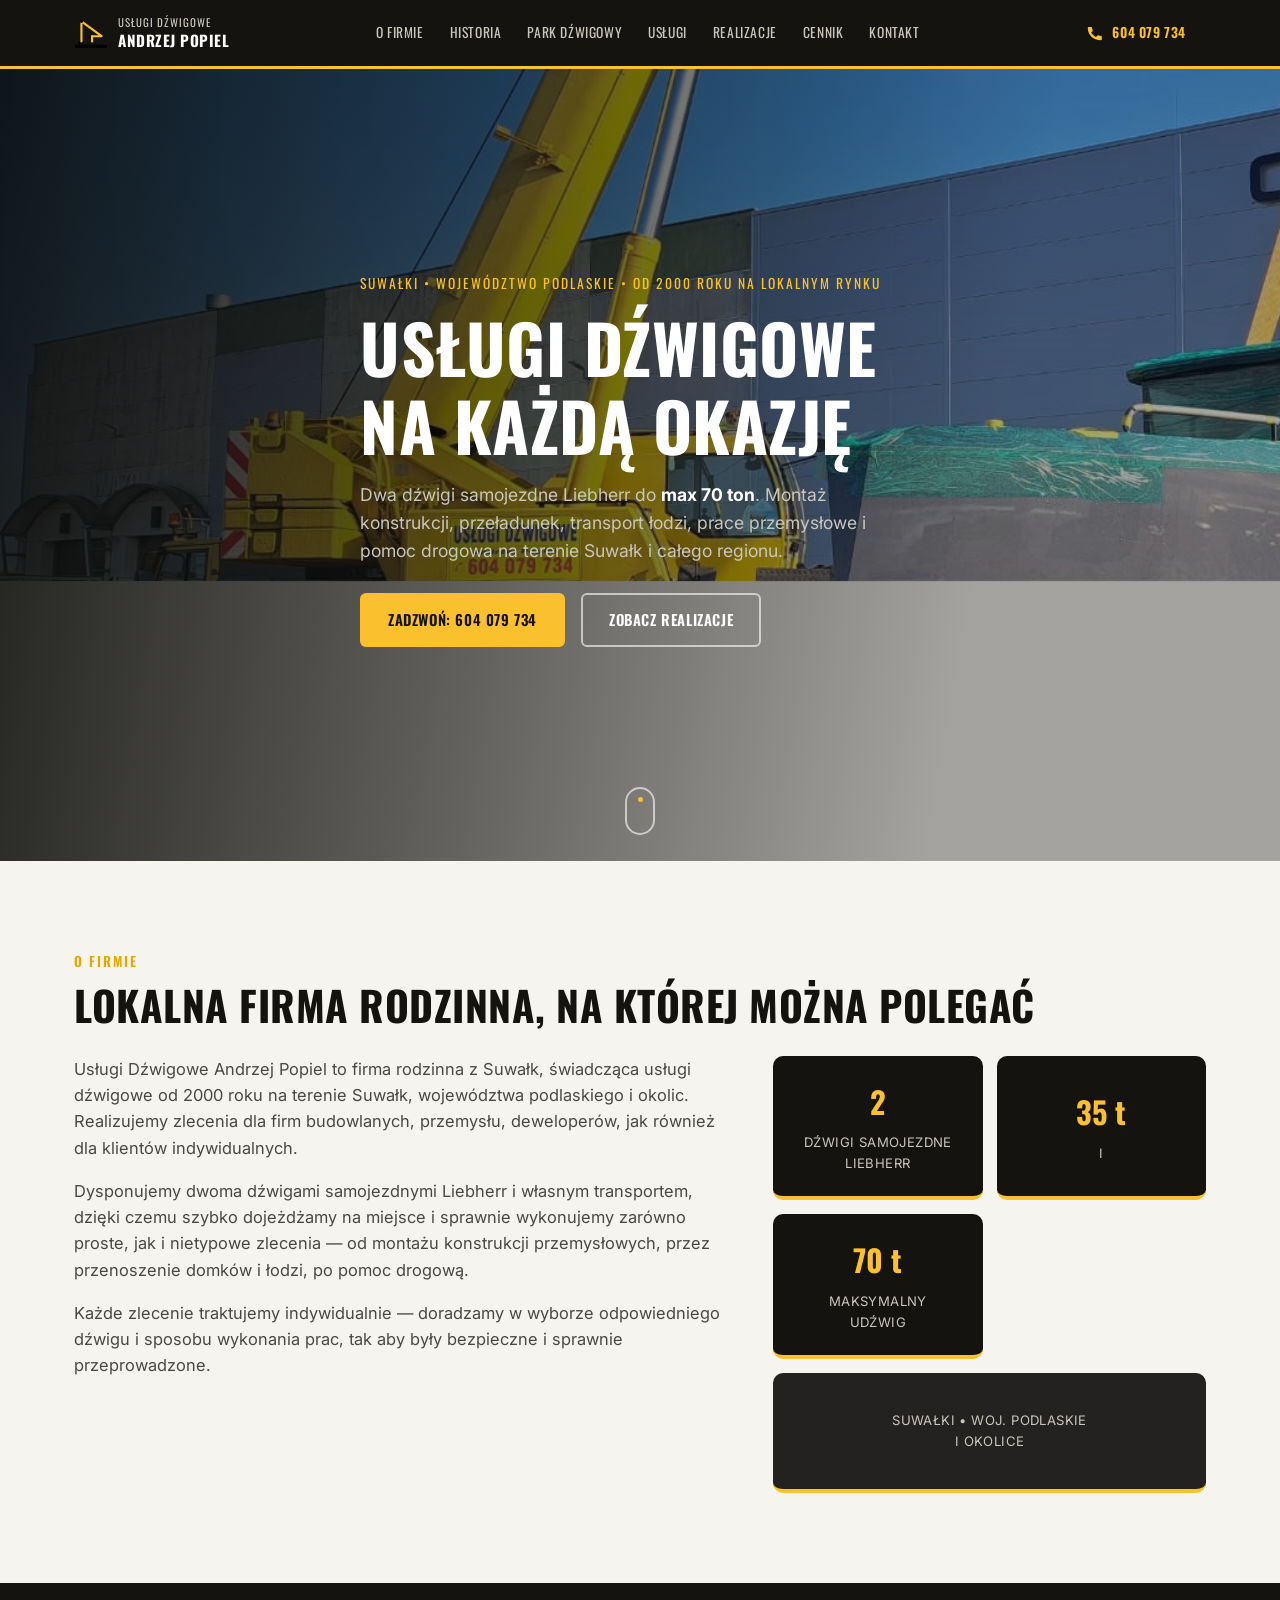
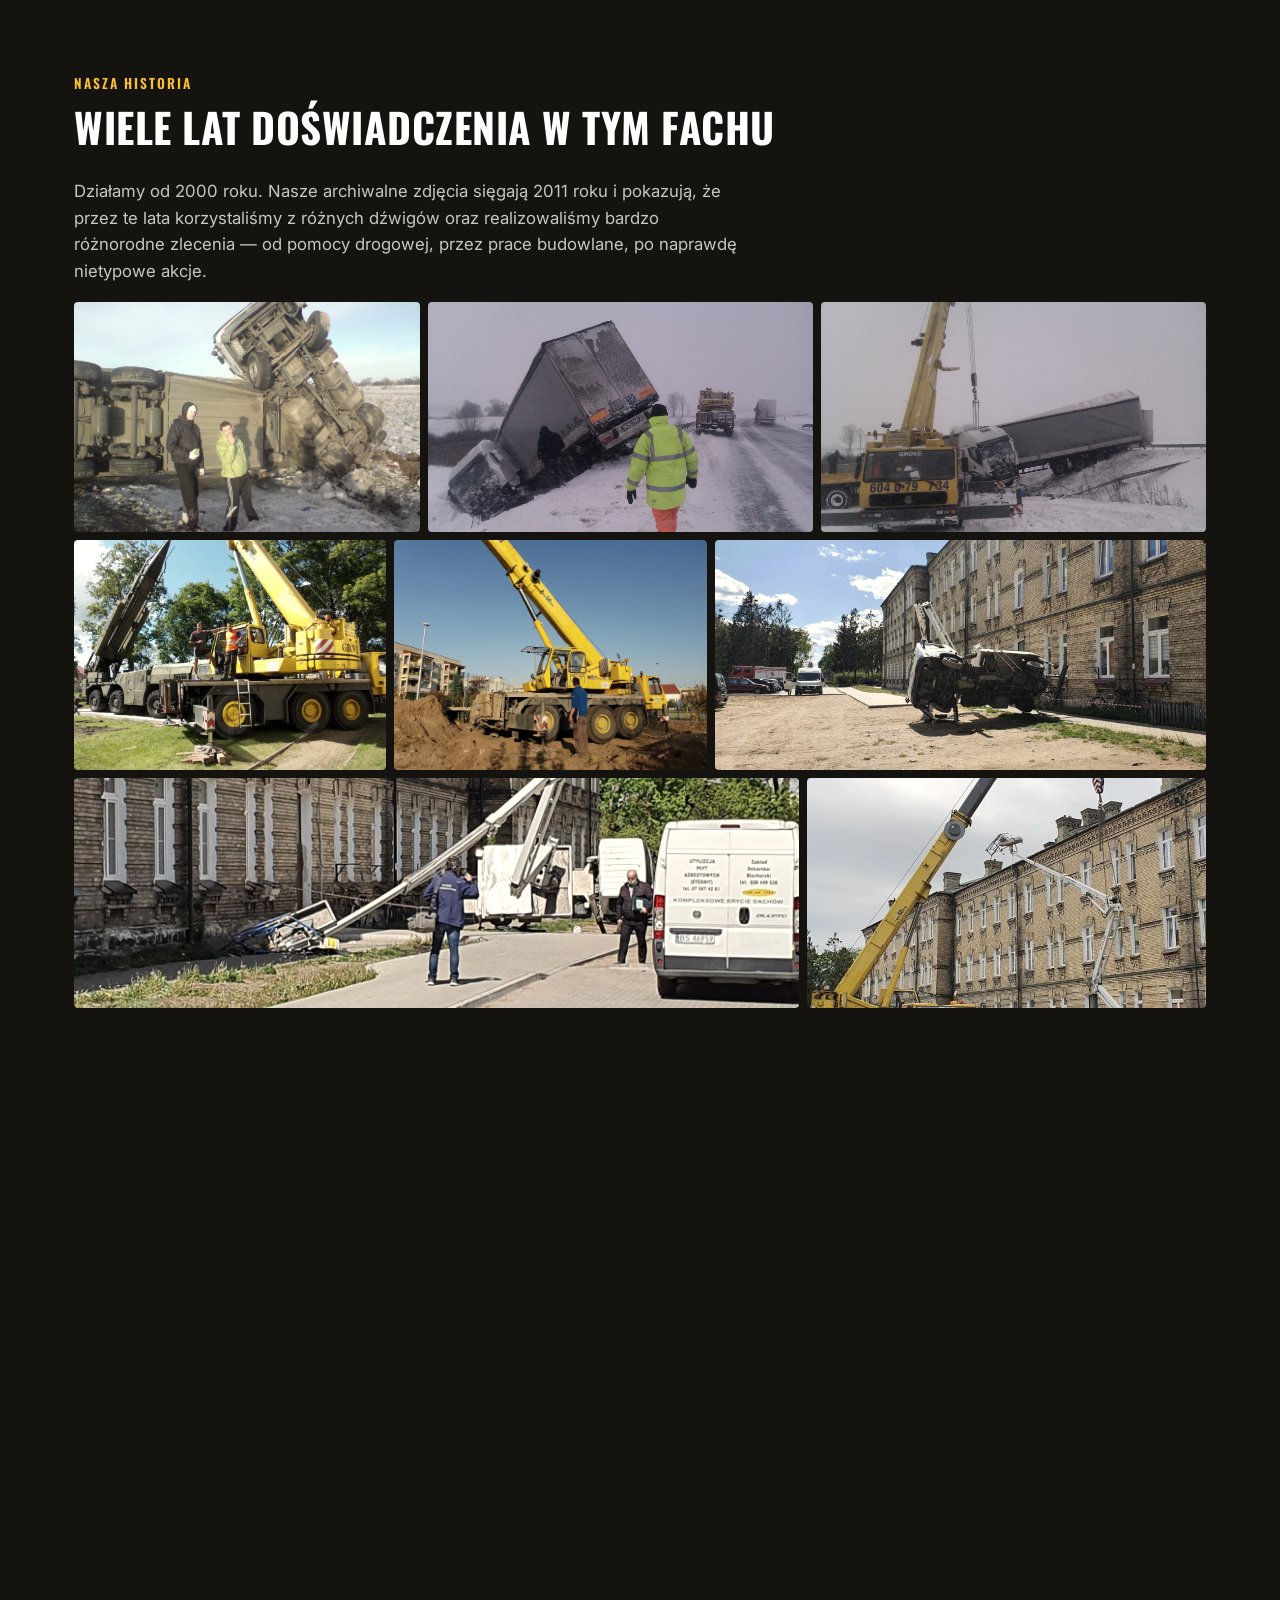
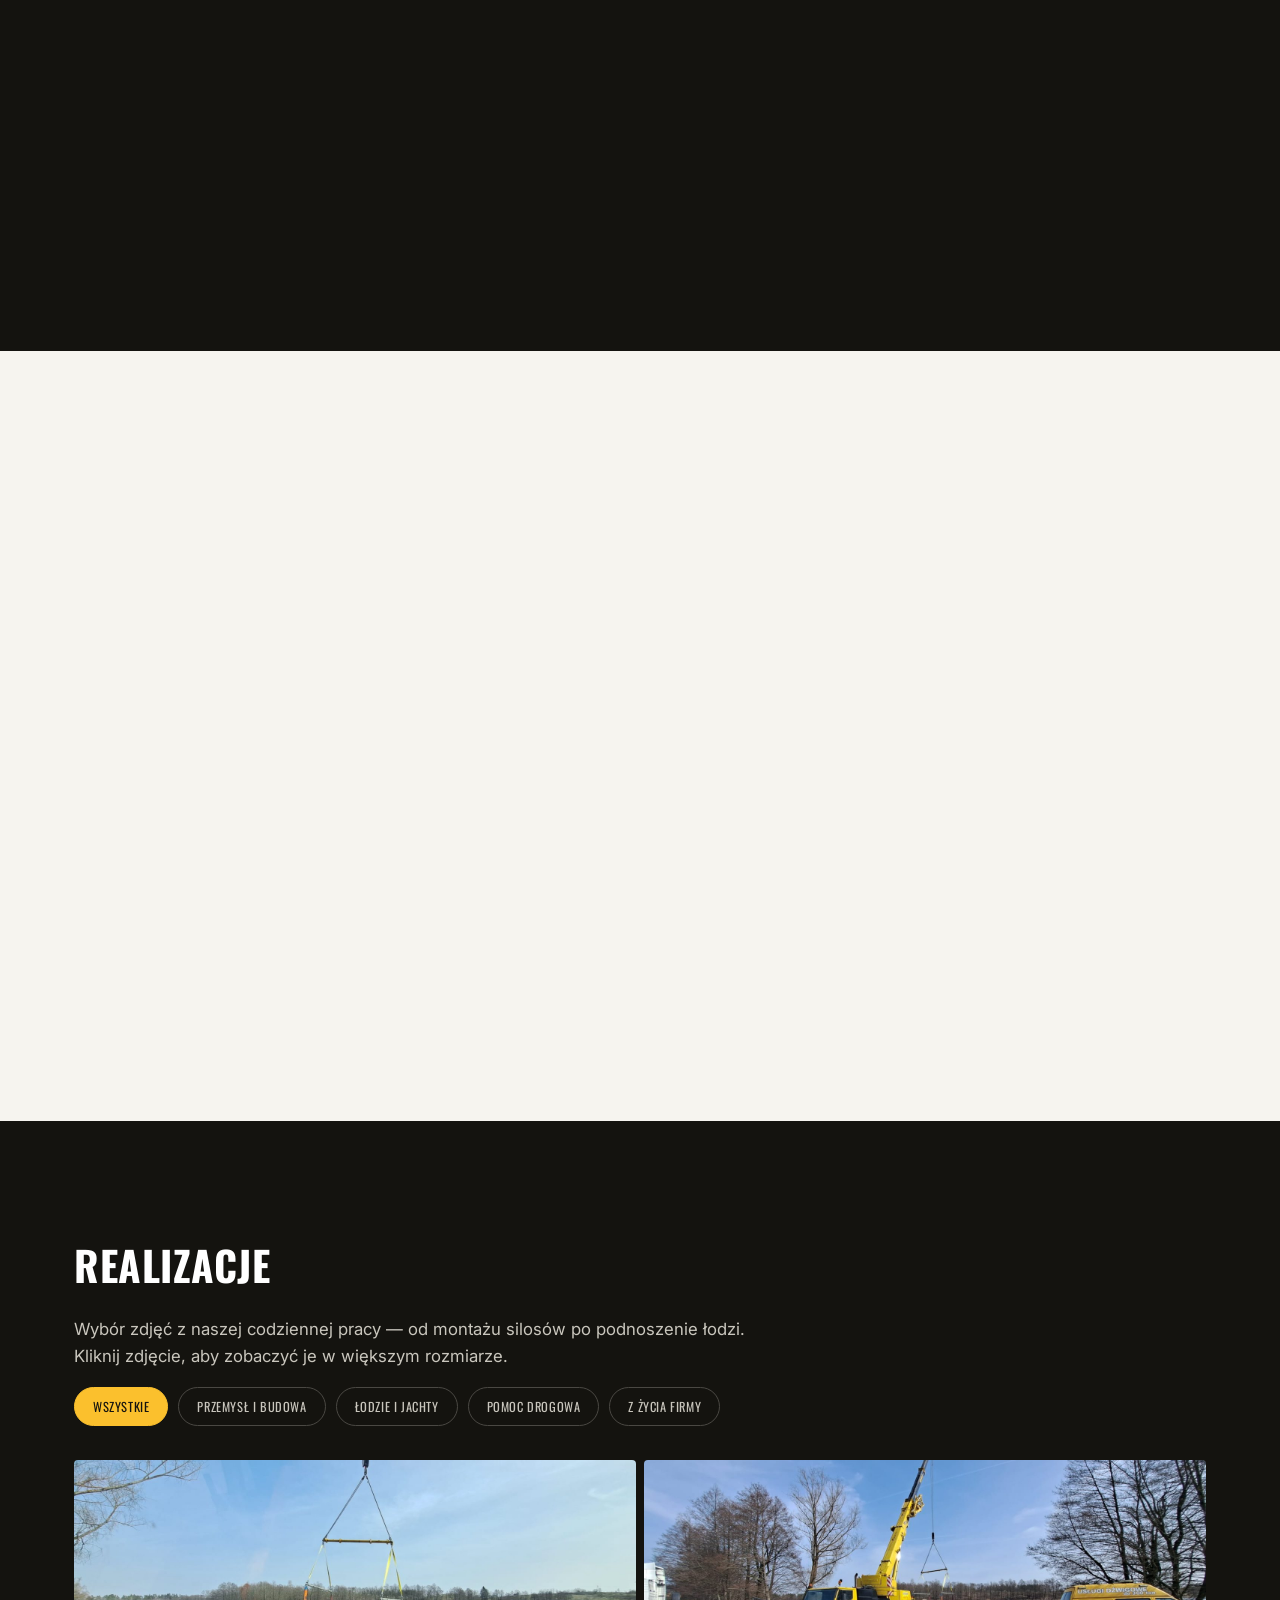
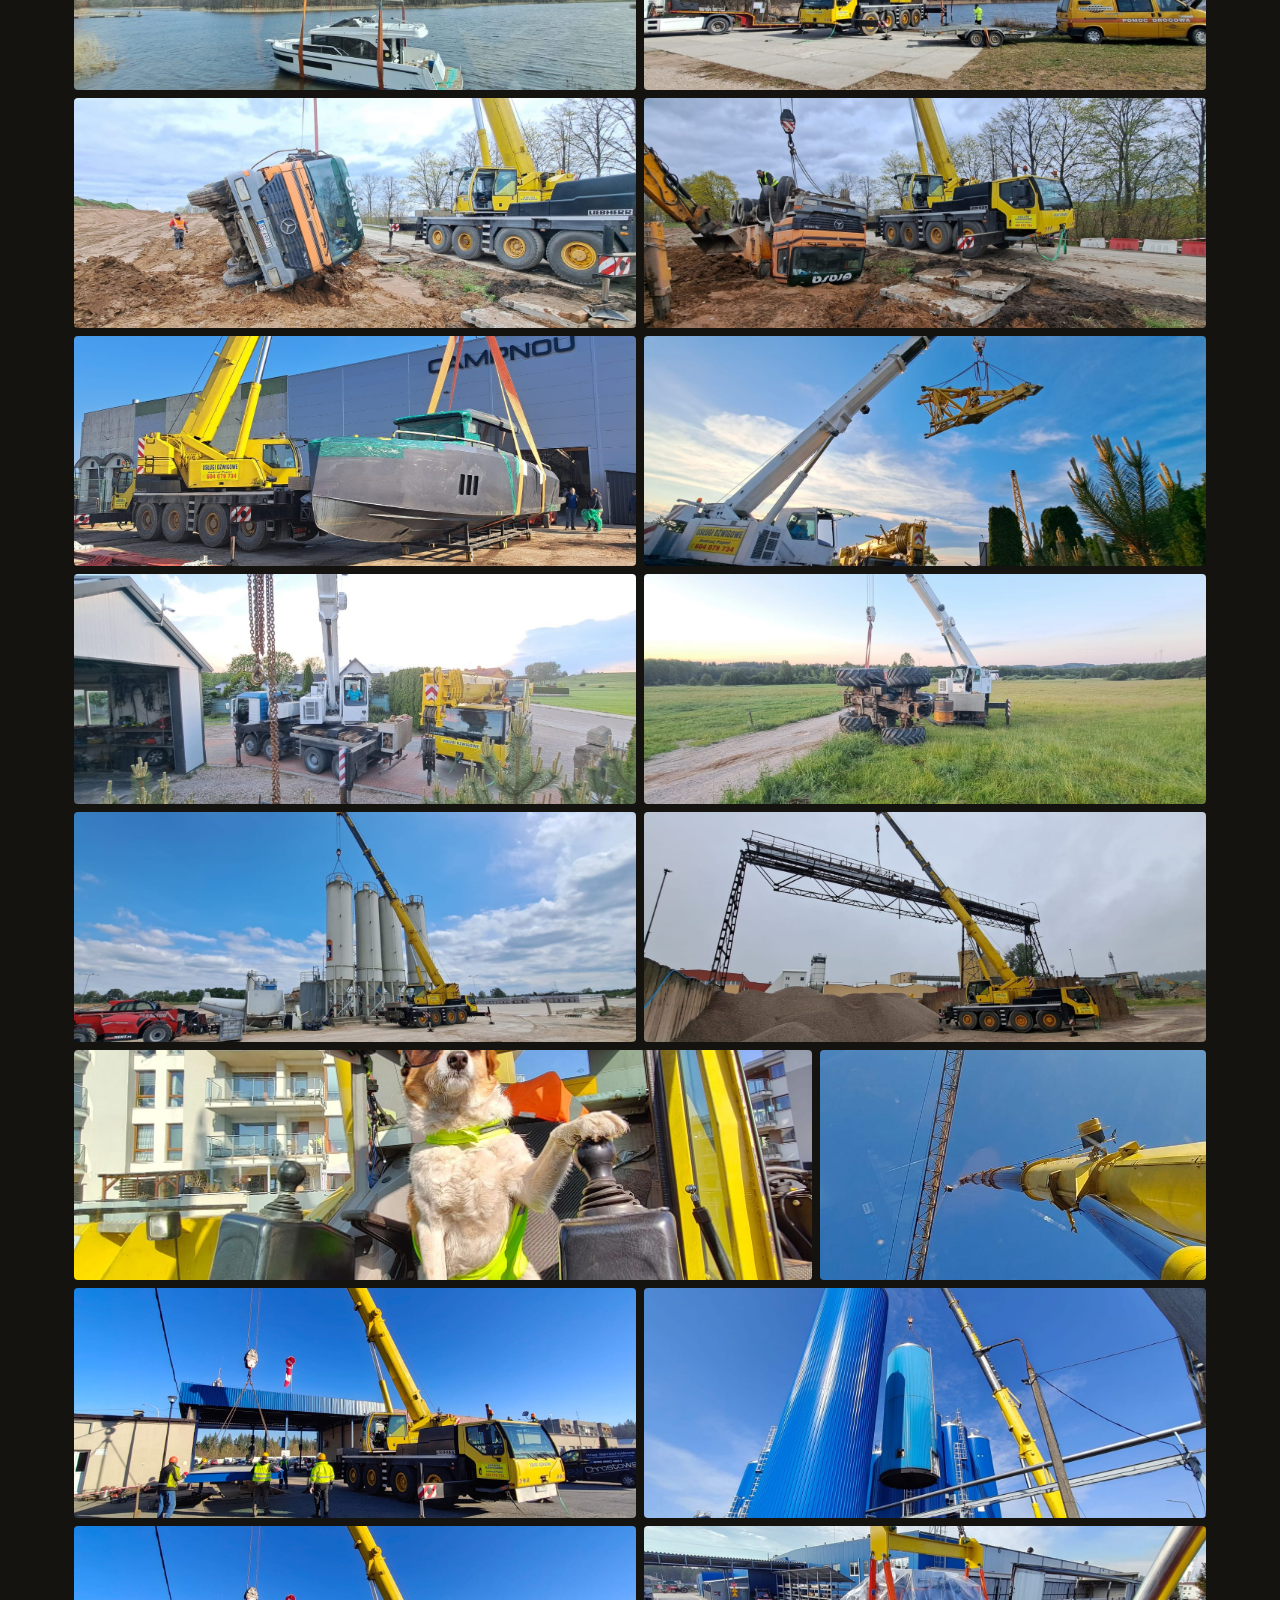
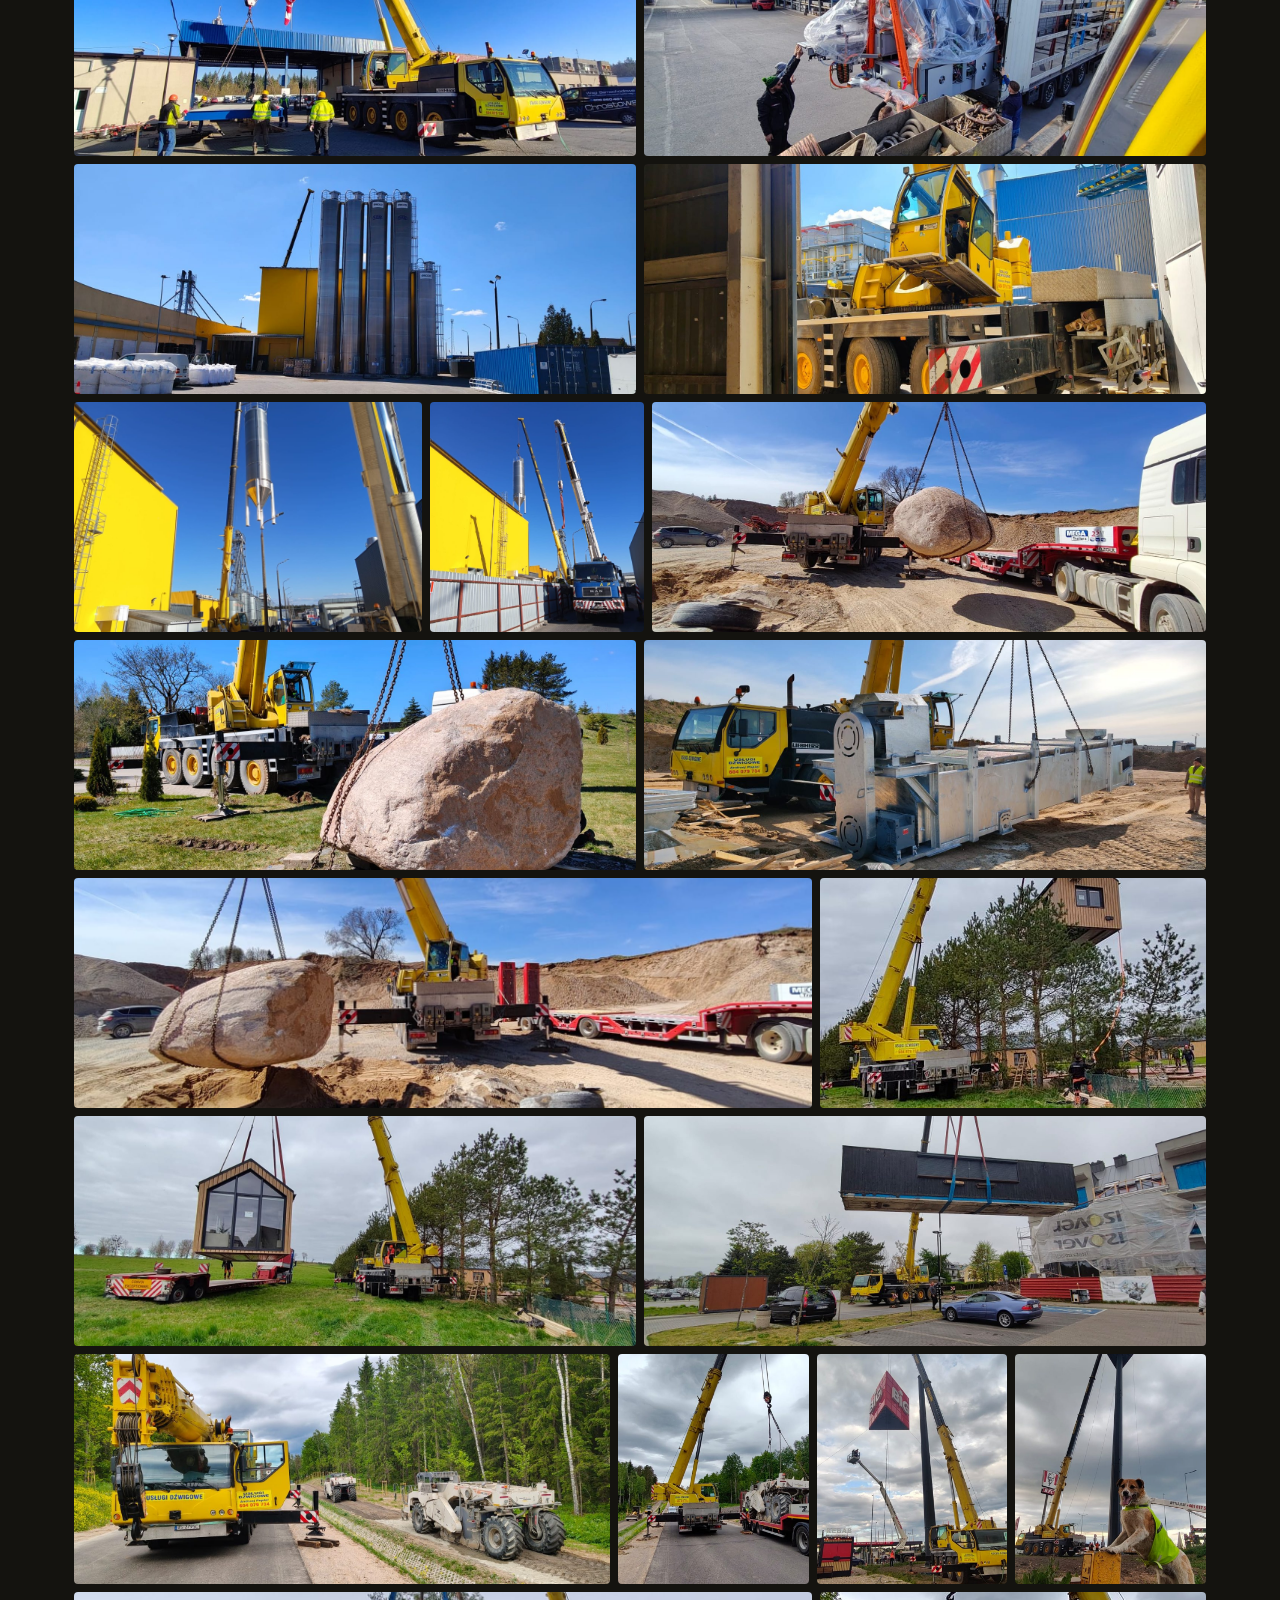
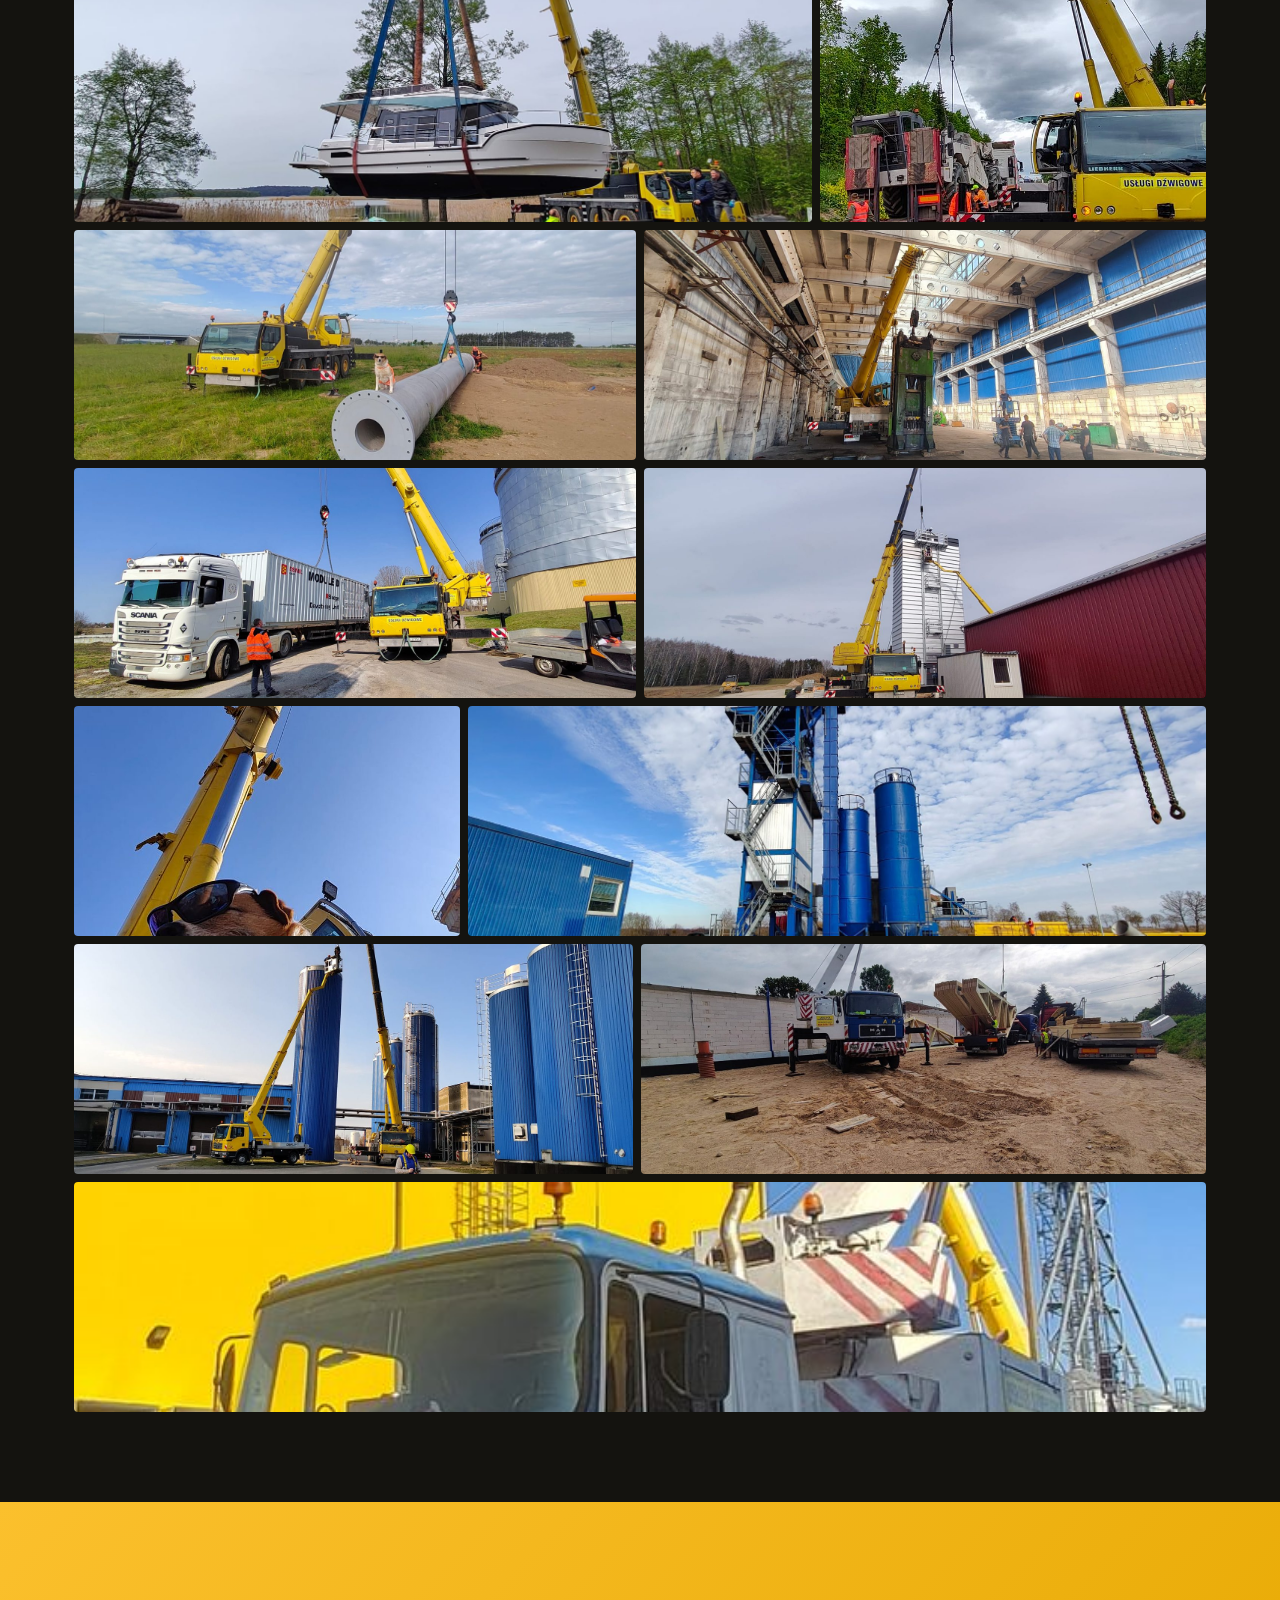
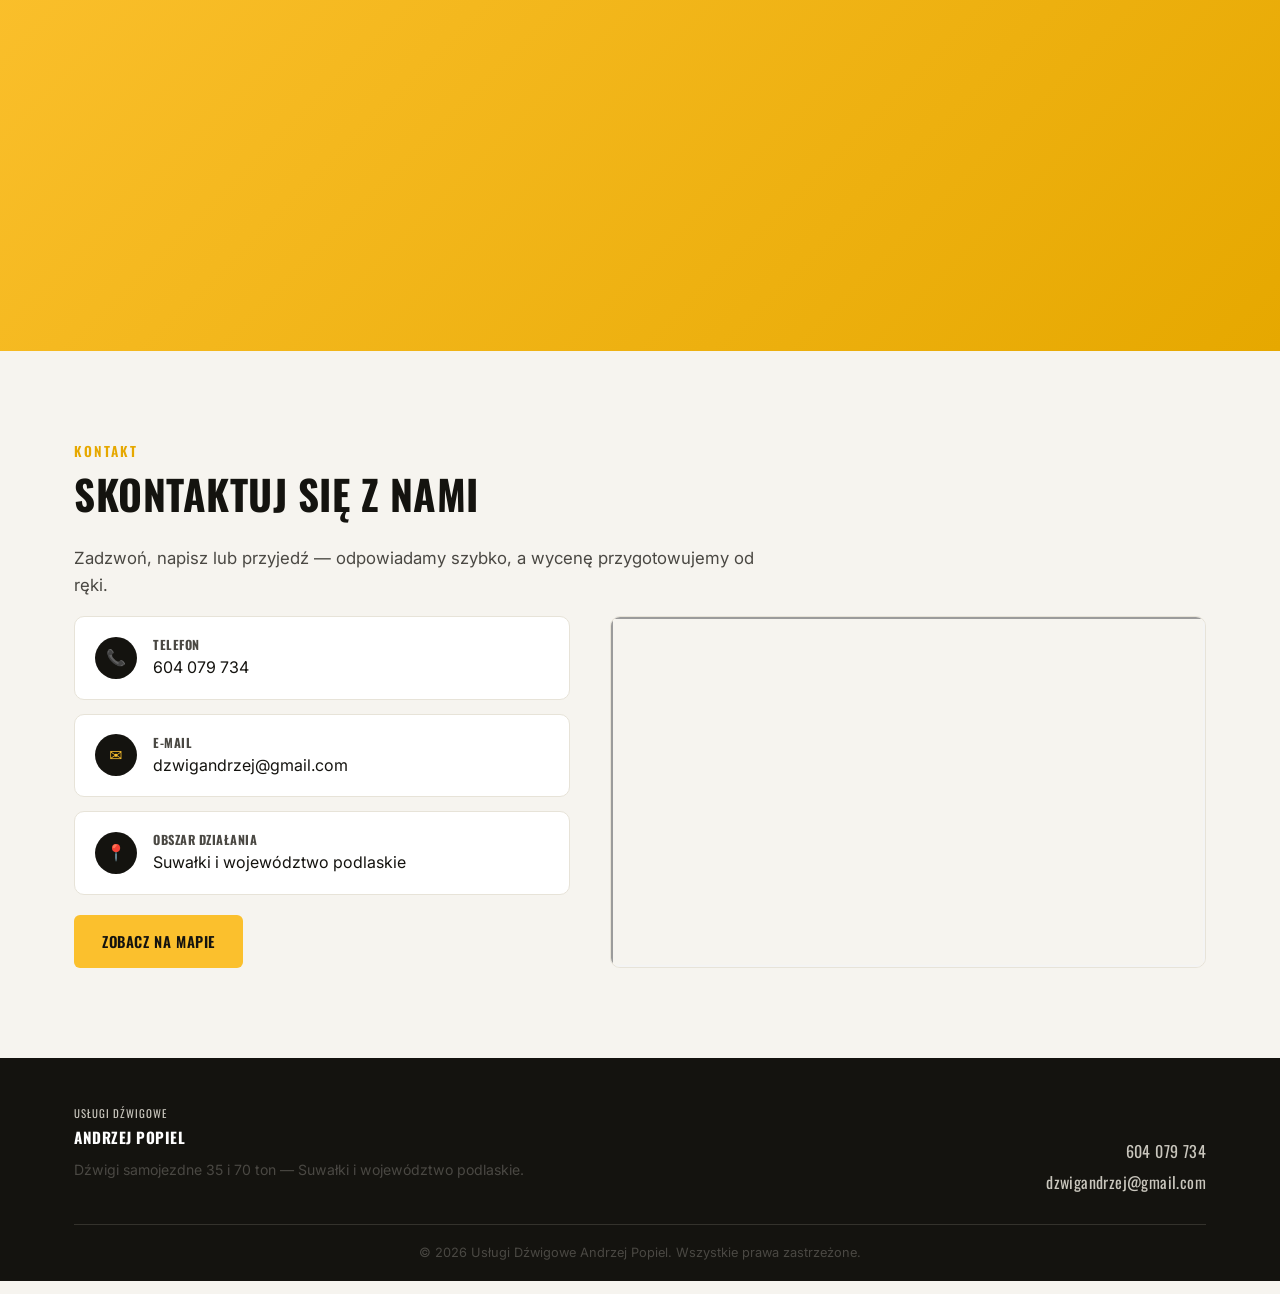
==== commit 5de41a3a: "Aktualizacja: tekst hero (max 70 ton), separator | w kategoriach galerii, nowe zdjecia" ====
--- a/index.html
+++ b/index.html
@@ -65,7 +65,7 @@
   <div class="container hero-content">
     <p class="hero-kicker">Suwałki • Województwo Podlaskie • od 2000 roku na lokalnym rynku</p>
     <h1>Usługi dźwigowe<br>na każdą okazję</h1>
-    <p class="hero-sub">Dwa dźwigi samojezdne Liebherr — <strong>35&nbsp;ton</strong> i <strong>70&nbsp;ton</strong>. Montaż konstrukcji, przeładunek, transport łodzi, prace przemysłowe i pomoc drogowa na terenie Suwałk i całego regionu.</p>
+    <p class="hero-sub">Dwa dźwigi samojezdne Liebherr do <strong>max&nbsp;70&nbsp;ton</strong>. Montaż konstrukcji, przeładunek, transport łodzi, prace przemysłowe i pomoc drogowa na terenie Suwałk i całego regionu.</p>
     <div class="hero-cta">
       <a href="tel:604079734" class="btn btn-primary">Zadzwoń: 604 079 734</a>
       <a href="#galeria" class="btn btn-ghost">Zobacz realizacje</a>
@@ -230,171 +230,171 @@
     <div class="gallery" id="gallery">
       <figure class="gallery-item" data-category="lodzie" data-index="0">
         <img src="assets/img/galeria/galeria-01.jpg" alt="Transport jachtu motorowego nad jeziorem" loading="lazy" width="1500" height="675">
-        <figcaption>Transport jachtu motorowego nad jeziorem <span class="tag">Łodzie i jachty</span></figcaption>
+        <figcaption>Transport jachtu motorowego nad jeziorem <span class="tag">| Łodzie i jachty |</span></figcaption>
       </figure>
       <figure class="gallery-item" data-category="lodzie" data-index="1">
         <img src="assets/img/galeria/galeria-02.jpg" alt="Przygotowanie do wodowania łodzi" loading="lazy" width="1500" height="675">
-        <figcaption>Przygotowanie do wodowania łodzi <span class="tag">Łodzie i jachty</span></figcaption>
+        <figcaption>Przygotowanie do wodowania łodzi <span class="tag">| Łodzie i jachty |</span></figcaption>
       </figure>
       <figure class="gallery-item" data-category="drogowa" data-index="2">
         <img src="assets/img/galeria/galeria-03.jpg" alt="Akcja ratunkowa – stawianie przewróconej ciężarówki" loading="lazy" width="1500" height="675">
-        <figcaption>Akcja ratunkowa – stawianie przewróconej ciężarówki <span class="tag">Pomoc drogowa</span></figcaption>
+        <figcaption>Akcja ratunkowa – stawianie przewróconej ciężarówki <span class="tag">| Pomoc drogowa |</span></figcaption>
       </figure>
       <figure class="gallery-item" data-category="drogowa" data-index="3">
         <img src="assets/img/galeria/galeria-04.jpg" alt="Wyciąganie pojazdu z poboczem przy wsparciu koparki" loading="lazy" width="1500" height="675">
-        <figcaption>Wyciąganie pojazdu z poboczem przy wsparciu koparki <span class="tag">Pomoc drogowa</span></figcaption>
+        <figcaption>Wyciąganie pojazdu z poboczem przy wsparciu koparki <span class="tag">| Pomoc drogowa |</span></figcaption>
       </figure>
       <figure class="gallery-item" data-category="lodzie" data-index="4">
         <img src="assets/img/galeria/galeria-05.jpg" alt="Przeładunek kadłuba jachtu aluminiowego" loading="lazy" width="1500" height="676">
-        <figcaption>Przeładunek kadłuba jachtu aluminiowego <span class="tag">Łodzie i jachty</span></figcaption>
+        <figcaption>Przeładunek kadłuba jachtu aluminiowego <span class="tag">| Łodzie i jachty |</span></figcaption>
       </figure>
       <figure class="gallery-item" data-category="zycie" data-index="5">
         <img src="assets/img/galeria/galeria-06.jpg" alt="Praca o zachodzie słońca" loading="lazy" width="1500" height="675">
-        <figcaption>Praca o zachodzie słońca <span class="tag">Z życia firmy</span></figcaption>
+        <figcaption>Praca o zachodzie słońca <span class="tag">| Z życia firmy |</span></figcaption>
       </figure>
       <figure class="gallery-item" data-category="przemysl" data-index="6">
         <img src="assets/img/galeria/galeria-07.jpg" alt="Dostawa materiałów budowlanych" loading="lazy" width="1500" height="675">
-        <figcaption>Dostawa materiałów budowlanych <span class="tag">Przemysł i budowa</span></figcaption>
+        <figcaption>Dostawa materiałów budowlanych <span class="tag">| Przemysł i budowa |</span></figcaption>
       </figure>
       <figure class="gallery-item" data-category="drogowa" data-index="7">
         <img src="assets/img/galeria/galeria-08.jpg" alt="Postawienie przewróconego ciągnika" loading="lazy" width="1500" height="675">
-        <figcaption>Postawienie przewróconego ciągnika <span class="tag">Pomoc drogowa</span></figcaption>
+        <figcaption>Postawienie przewróconego ciągnika <span class="tag">| Pomoc drogowa |</span></figcaption>
       </figure>
       <figure class="gallery-item" data-category="przemysl" data-index="8">
         <img src="assets/img/galeria/galeria-09.jpg" alt="Montaż silosów przemysłowych" loading="lazy" width="1500" height="675">
-        <figcaption>Montaż silosów przemysłowych <span class="tag">Przemysł i budowa</span></figcaption>
+        <figcaption>Montaż silosów przemysłowych <span class="tag">| Przemysł i budowa |</span></figcaption>
       </figure>
       <figure class="gallery-item" data-category="przemysl" data-index="9">
         <img src="assets/img/galeria/galeria-10.jpg" alt="Montaż stalowej konstrukcji estakady" loading="lazy" width="1500" height="675">
-        <figcaption>Montaż stalowej konstrukcji estakady <span class="tag">Przemysł i budowa</span></figcaption>
+        <figcaption>Montaż stalowej konstrukcji estakady <span class="tag">| Przemysł i budowa |</span></figcaption>
       </figure>
       <figure class="gallery-item" data-category="zycie" data-index="10">
         <img src="assets/img/galeria/galeria-11.jpg" alt="Załoga w komplecie – nasz pies Bery na służbie" loading="lazy" width="1500" height="675">
-        <figcaption>Załoga w komplecie – nasz pies Bery na służbie <span class="tag">Z życia firmy</span></figcaption>
+        <figcaption>Załoga w komplecie – nasz pies Bery na służbie <span class="tag">| Z życia firmy |</span></figcaption>
       </figure>
       <figure class="gallery-item" data-category="zycie" data-index="11">
         <img src="assets/img/galeria/galeria-12.jpg" alt="Wysięgnik dźwigu na tle nieba" loading="lazy" width="675" height="1500">
-        <figcaption>Wysięgnik dźwigu na tle nieba <span class="tag">Z życia firmy</span></figcaption>
+        <figcaption>Wysięgnik dźwigu na tle nieba <span class="tag">| Z życia firmy |</span></figcaption>
       </figure>
       <figure class="gallery-item" data-category="przemysl" data-index="12">
         <img src="assets/img/galeria/galeria-13.jpg" alt="Montaż zbiorników przemysłowych" loading="lazy" width="1500" height="674">
-        <figcaption>Montaż zbiorników przemysłowych <span class="tag">Przemysł i budowa</span></figcaption>
+        <figcaption>Montaż zbiorników przemysłowych <span class="tag">| Przemysł i budowa |</span></figcaption>
       </figure>
       <figure class="gallery-item" data-category="przemysl" data-index="13">
         <img src="assets/img/galeria/galeria-14.jpg" alt="Precyzyjne ustawienie silosu" loading="lazy" width="1500" height="674">
-        <figcaption>Precyzyjne ustawienie silosu <span class="tag">Przemysł i budowa</span></figcaption>
+        <figcaption>Precyzyjne ustawienie silosu <span class="tag">| Przemysł i budowa |</span></figcaption>
       </figure>
       <figure class="gallery-item" data-category="przemysl" data-index="14">
         <img src="assets/img/galeria/galeria-15.jpg" alt="Montaż elementu konstrukcji przy stacji" loading="lazy" width="1500" height="674">
-        <figcaption>Montaż elementu konstrukcji przy stacji <span class="tag">Przemysł i budowa</span></figcaption>
+        <figcaption>Montaż elementu konstrukcji przy stacji <span class="tag">| Przemysł i budowa |</span></figcaption>
       </figure>
       <figure class="gallery-item" data-category="przemysl" data-index="15">
         <img src="assets/img/galeria/galeria-16.jpg" alt="Przeładunek maszyny przemysłowej" loading="lazy" width="1500" height="674">
-        <figcaption>Przeładunek maszyny przemysłowej <span class="tag">Przemysł i budowa</span></figcaption>
+        <figcaption>Przeładunek maszyny przemysłowej <span class="tag">| Przemysł i budowa |</span></figcaption>
       </figure>
       <figure class="gallery-item" data-category="przemysl" data-index="16">
         <img src="assets/img/galeria/galeria-17.jpg" alt="Montaż silosów na terenie zakładu" loading="lazy" width="1500" height="682">
-        <figcaption>Montaż silosów na terenie zakładu <span class="tag">Przemysł i budowa</span></figcaption>
+        <figcaption>Montaż silosów na terenie zakładu <span class="tag">| Przemysł i budowa |</span></figcaption>
       </figure>
       <figure class="gallery-item" data-category="przemysl" data-index="17">
         <img src="assets/img/galeria/galeria-18.jpg" alt="Praca w ograniczonej przestrzeni magazynu" loading="lazy" width="1500" height="682">
-        <figcaption>Praca w ograniczonej przestrzeni magazynu <span class="tag">Przemysł i budowa</span></figcaption>
+        <figcaption>Praca w ograniczonej przestrzeni magazynu <span class="tag">| Przemysł i budowa |</span></figcaption>
       </figure>
       <figure class="gallery-item" data-category="przemysl" data-index="18">
         <img src="assets/img/galeria/galeria-19.jpg" alt="Montaż silosu przy hali produkcyjnej" loading="lazy" width="1500" height="1125">
-        <figcaption>Montaż silosu przy hali produkcyjnej <span class="tag">Przemysł i budowa</span></figcaption>
+        <figcaption>Montaż silosu przy hali produkcyjnej <span class="tag">| Przemysł i budowa |</span></figcaption>
       </figure>
       <figure class="gallery-item" data-category="przemysl" data-index="19">
         <img src="assets/img/galeria/galeria-20.jpg" alt="Dostawa i montaż zbiornika" loading="lazy" width="1125" height="1500">
-        <figcaption>Dostawa i montaż zbiornika <span class="tag">Przemysł i budowa</span></figcaption>
+        <figcaption>Dostawa i montaż zbiornika <span class="tag">| Przemysł i budowa |</span></figcaption>
       </figure>
       <figure class="gallery-item" data-category="przemysl" data-index="20">
         <img src="assets/img/galeria/galeria-21.jpg" alt="Transport głazu ozdobnego" loading="lazy" width="1500" height="674">
-        <figcaption>Transport głazu ozdobnego <span class="tag">Przemysł i budowa</span></figcaption>
+        <figcaption>Transport głazu ozdobnego <span class="tag">| Przemysł i budowa |</span></figcaption>
       </figure>
       <figure class="gallery-item" data-category="przemysl" data-index="21">
         <img src="assets/img/galeria/galeria-22.jpg" alt="Głaz przygotowany do ustawienia" loading="lazy" width="1500" height="682">
-        <figcaption>Głaz przygotowany do ustawienia <span class="tag">Przemysł i budowa</span></figcaption>
+        <figcaption>Głaz przygotowany do ustawienia <span class="tag">| Przemysł i budowa |</span></figcaption>
       </figure>
       <figure class="gallery-item" data-category="przemysl" data-index="22">
         <img src="assets/img/galeria/galeria-23.jpg" alt="Przeładunek maszyny budowlanej" loading="lazy" width="1500" height="682">
-        <figcaption>Przeładunek maszyny budowlanej <span class="tag">Przemysł i budowa</span></figcaption>
+        <figcaption>Przeładunek maszyny budowlanej <span class="tag">| Przemysł i budowa |</span></figcaption>
       </figure>
       <figure class="gallery-item" data-category="przemysl" data-index="23">
         <img src="assets/img/galeria/galeria-24.jpg" alt="Osadzanie głazu w docelowym miejscu" loading="lazy" width="1500" height="674">
-        <figcaption>Osadzanie głazu w docelowym miejscu <span class="tag">Przemysł i budowa</span></figcaption>
+        <figcaption>Osadzanie głazu w docelowym miejscu <span class="tag">| Przemysł i budowa |</span></figcaption>
       </figure>
       <figure class="gallery-item" data-category="przemysl" data-index="24">
         <img src="assets/img/galeria/galeria-25.jpg" alt="Przeniesienie domku całorocznego" loading="lazy" width="674" height="1500">
-        <figcaption>Przeniesienie domku całorocznego <span class="tag">Przemysł i budowa</span></figcaption>
+        <figcaption>Przeniesienie domku całorocznego <span class="tag">| Przemysł i budowa |</span></figcaption>
       </figure>
       <figure class="gallery-item" data-category="przemysl" data-index="25">
         <img src="assets/img/galeria/galeria-26.jpg" alt="Transport domku modułowego" loading="lazy" width="1500" height="674">
-        <figcaption>Transport domku modułowego <span class="tag">Przemysł i budowa</span></figcaption>
+        <figcaption>Transport domku modułowego <span class="tag">| Przemysł i budowa |</span></figcaption>
       </figure>
       <figure class="gallery-item" data-category="przemysl" data-index="26">
         <img src="assets/img/galeria/galeria-27.jpg" alt="Przeniesienie modułu budynku" loading="lazy" width="1500" height="675">
-        <figcaption>Przeniesienie modułu budynku <span class="tag">Przemysł i budowa</span></figcaption>
+        <figcaption>Przeniesienie modułu budynku <span class="tag">| Przemysł i budowa |</span></figcaption>
       </figure>
       <figure class="gallery-item" data-category="przemysl" data-index="27">
         <img src="assets/img/galeria/galeria-28.jpg" alt="Wsparcie przy pracach drogowych" loading="lazy" width="1500" height="682">
-        <figcaption>Wsparcie przy pracach drogowych <span class="tag">Przemysł i budowa</span></figcaption>
+        <figcaption>Wsparcie przy pracach drogowych <span class="tag">| Przemysł i budowa |</span></figcaption>
       </figure>
       <figure class="gallery-item" data-category="przemysl" data-index="28">
         <img src="assets/img/galeria/galeria-29.jpg" alt="Przeładunek maszyny drogowej" loading="lazy" width="674" height="1500">
-        <figcaption>Przeładunek maszyny drogowej <span class="tag">Przemysł i budowa</span></figcaption>
+        <figcaption>Przeładunek maszyny drogowej <span class="tag">| Przemysł i budowa |</span></figcaption>
       </figure>
       <figure class="gallery-item" data-category="przemysl" data-index="29">
         <img src="assets/img/galeria/galeria-30.jpg" alt="Montaż wielkoformatowego szyldu reklamowego" loading="lazy" width="674" height="1500">
-        <figcaption>Montaż wielkoformatowego szyldu reklamowego <span class="tag">Przemysł i budowa</span></figcaption>
+        <figcaption>Montaż wielkoformatowego szyldu reklamowego <span class="tag">| Przemysł i budowa |</span></figcaption>
       </figure>
       <figure class="gallery-item" data-category="zycie" data-index="30">
         <img src="assets/img/galeria/galeria-31.jpg" alt="Bery, nasz czworonożny członek zespołu, w akcji" loading="lazy" width="674" height="1500">
-        <figcaption>Bery, nasz czworonożny członek zespołu, w akcji <span class="tag">Z życia firmy</span></figcaption>
+        <figcaption>Bery, nasz czworonożny członek zespołu, w akcji <span class="tag">| Z życia firmy |</span></figcaption>
       </figure>
       <figure class="gallery-item" data-category="lodzie" data-index="31">
         <img src="assets/img/galeria/galeria-32.jpg" alt="Załadunek łodzi motorowej nad jeziorem" loading="lazy" width="1500" height="675">
-        <figcaption>Załadunek łodzi motorowej nad jeziorem <span class="tag">Łodzie i jachty</span></figcaption>
+        <figcaption>Załadunek łodzi motorowej nad jeziorem <span class="tag">| Łodzie i jachty |</span></figcaption>
       </figure>
       <figure class="gallery-item" data-category="drogowa" data-index="32">
         <img src="assets/img/galeria/galeria-33.jpg" alt="Pomoc drogowa przy przewozie uszkodzonej maszyny" loading="lazy" width="675" height="1500">
-        <figcaption>Pomoc drogowa przy przewozie uszkodzonej maszyny <span class="tag">Pomoc drogowa</span></figcaption>
+        <figcaption>Pomoc drogowa przy przewozie uszkodzonej maszyny <span class="tag">| Pomoc drogowa |</span></figcaption>
       </figure>
       <figure class="gallery-item" data-category="zycie" data-index="33">
         <img src="assets/img/galeria/galeria-34.jpg" alt="Bery na posterunku przy pracy dźwigu" loading="lazy" width="1500" height="674">
-        <figcaption>Bery na posterunku przy pracy dźwigu <span class="tag">Z życia firmy</span></figcaption>
+        <figcaption>Bery na posterunku przy pracy dźwigu <span class="tag">| Z życia firmy |</span></figcaption>
       </figure>
       <figure class="gallery-item" data-category="przemysl" data-index="34">
         <img src="assets/img/galeria/galeria-35.jpg" alt="Przeładunek maszyny przemysłowej w starej hali produkcyjnej" loading="lazy" width="1500" height="675">
-        <figcaption>Przeładunek maszyny przemysłowej w starej hali produkcyjnej <span class="tag">Przemysł i budowa</span></figcaption>
+        <figcaption>Przeładunek maszyny przemysłowej w starej hali produkcyjnej <span class="tag">| Przemysł i budowa |</span></figcaption>
       </figure>
       <figure class="gallery-item" data-category="przemysl" data-index="35">
         <img src="assets/img/galeria/galeria-36.jpg" alt="Dostawa kontenera technicznego na terenie zakładu" loading="lazy" width="1500" height="675">
-        <figcaption>Dostawa kontenera technicznego na terenie zakładu <span class="tag">Przemysł i budowa</span></figcaption>
+        <figcaption>Dostawa kontenera technicznego na terenie zakładu <span class="tag">| Przemysł i budowa |</span></figcaption>
       </figure>
       <figure class="gallery-item" data-category="przemysl" data-index="36">
         <img src="assets/img/galeria/galeria-37.jpg" alt="Montaż wysokiego komina przemysłowego" loading="lazy" width="1500" height="675">
-        <figcaption>Montaż wysokiego komina przemysłowego <span class="tag">Przemysł i budowa</span></figcaption>
+        <figcaption>Montaż wysokiego komina przemysłowego <span class="tag">| Przemysł i budowa |</span></figcaption>
       </figure>
       <figure class="gallery-item" data-category="zycie" data-index="37">
         <img src="assets/img/galeria/galeria-38.jpg" alt="Bery w okularach ochronnych, gotowy do akcji" loading="lazy" width="675" height="1500">
-        <figcaption>Bery w okularach ochronnych, gotowy do akcji <span class="tag">Z życia firmy</span></figcaption>
+        <figcaption>Bery w okularach ochronnych, gotowy do akcji <span class="tag">| Z życia firmy |</span></figcaption>
       </figure>
       <figure class="gallery-item" data-category="przemysl" data-index="38">
         <img src="assets/img/galeria/galeria-39.jpg" alt="Widok z kabiny operatora podczas przeładunku" loading="lazy" width="1500" height="675">
-        <figcaption>Widok z kabiny operatora podczas przeładunku <span class="tag">Przemysł i budowa</span></figcaption>
+        <figcaption>Widok z kabiny operatora podczas przeładunku <span class="tag">| Przemysł i budowa |</span></figcaption>
       </figure>
       <figure class="gallery-item" data-category="przemysl" data-index="39">
         <img src="assets/img/galeria/galeria-40.jpg" alt="Transport kamiennej płyty pamiątkowej" loading="lazy" width="1500" height="683">
-        <figcaption>Transport kamiennej płyty pamiątkowej <span class="tag">Przemysł i budowa</span></figcaption>
+        <figcaption>Transport kamiennej płyty pamiątkowej <span class="tag">| Przemysł i budowa |</span></figcaption>
       </figure>
       <figure class="gallery-item" data-category="przemysl" data-index="40">
         <img src="assets/img/galeria/galeria-41.jpg" alt="Montaż wiązarów dachowych przy budowie hali" loading="lazy" width="1500" height="675">
-        <figcaption>Montaż wiązarów dachowych przy budowie hali <span class="tag">Przemysł i budowa</span></figcaption>
+        <figcaption>Montaż wiązarów dachowych przy budowie hali <span class="tag">| Przemysł i budowa |</span></figcaption>
       </figure>
       <figure class="gallery-item" data-category="zycie" data-index="41">
         <img src="assets/img/galeria/galeria-42.jpg" alt="Pełne wysunięcie wysięgnika na tle nieba" loading="lazy" width="675" height="1500">
-        <figcaption>Pełne wysunięcie wysięgnika na tle nieba <span class="tag">Z życia firmy</span></figcaption>
+        <figcaption>Pełne wysunięcie wysięgnika na tle nieba <span class="tag">| Z życia firmy |</span></figcaption>
       </figure>
     </div>
   </div>
@@ -470,4 +470,4 @@
 
 <script src="assets/js/script.js"></script>
 </body>
-</html>
+</htm
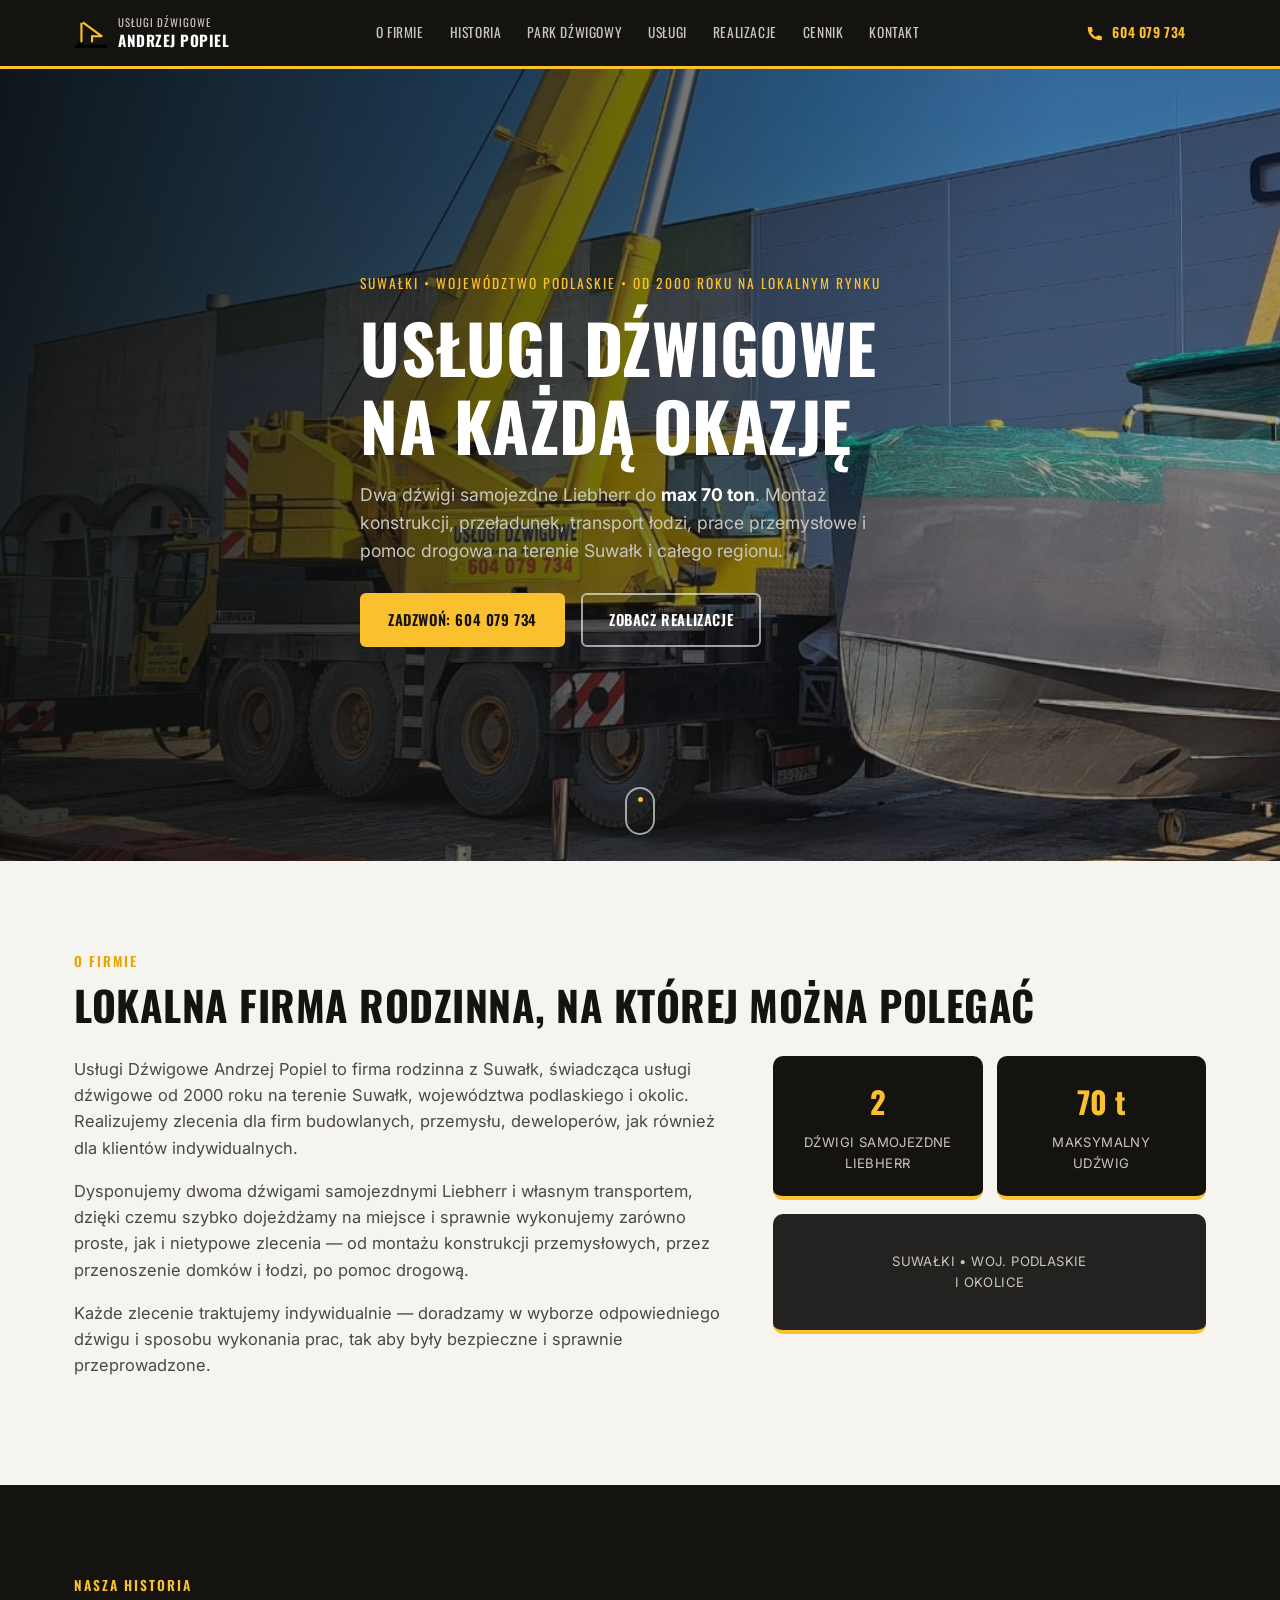
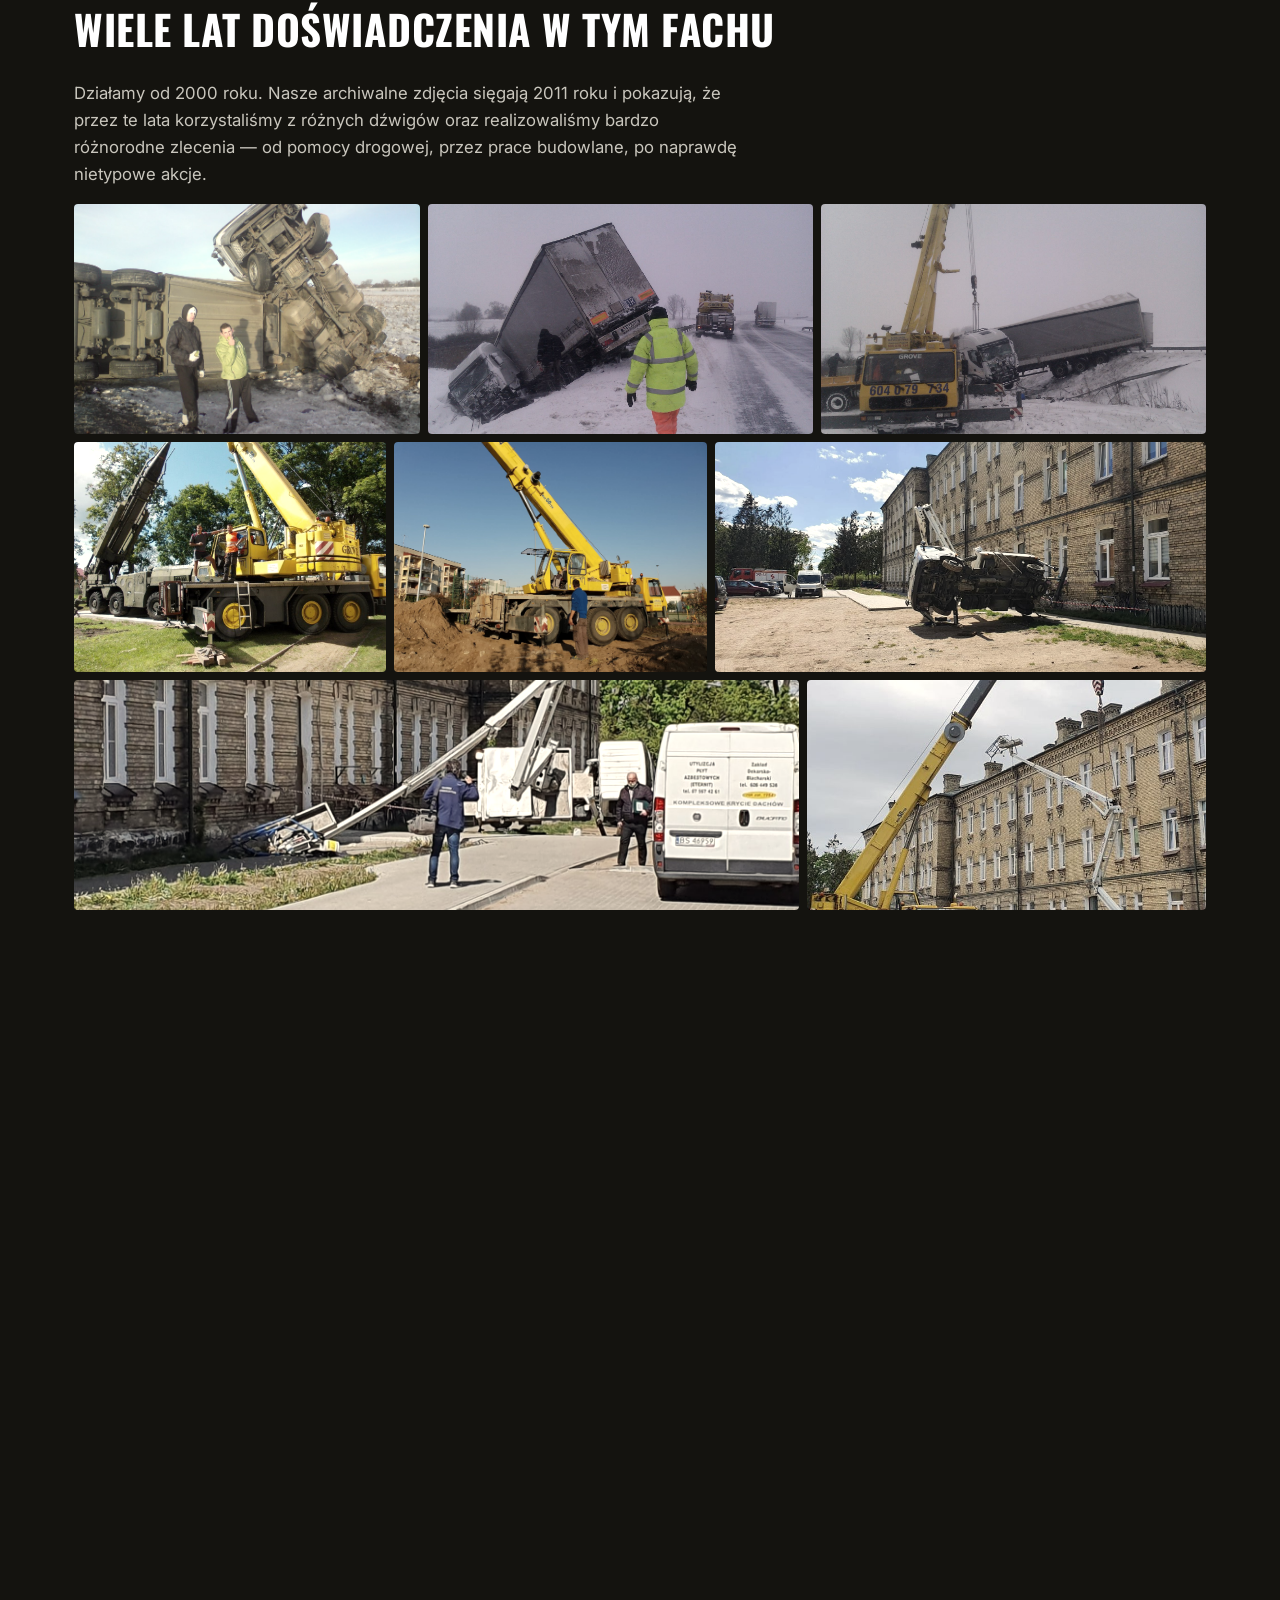
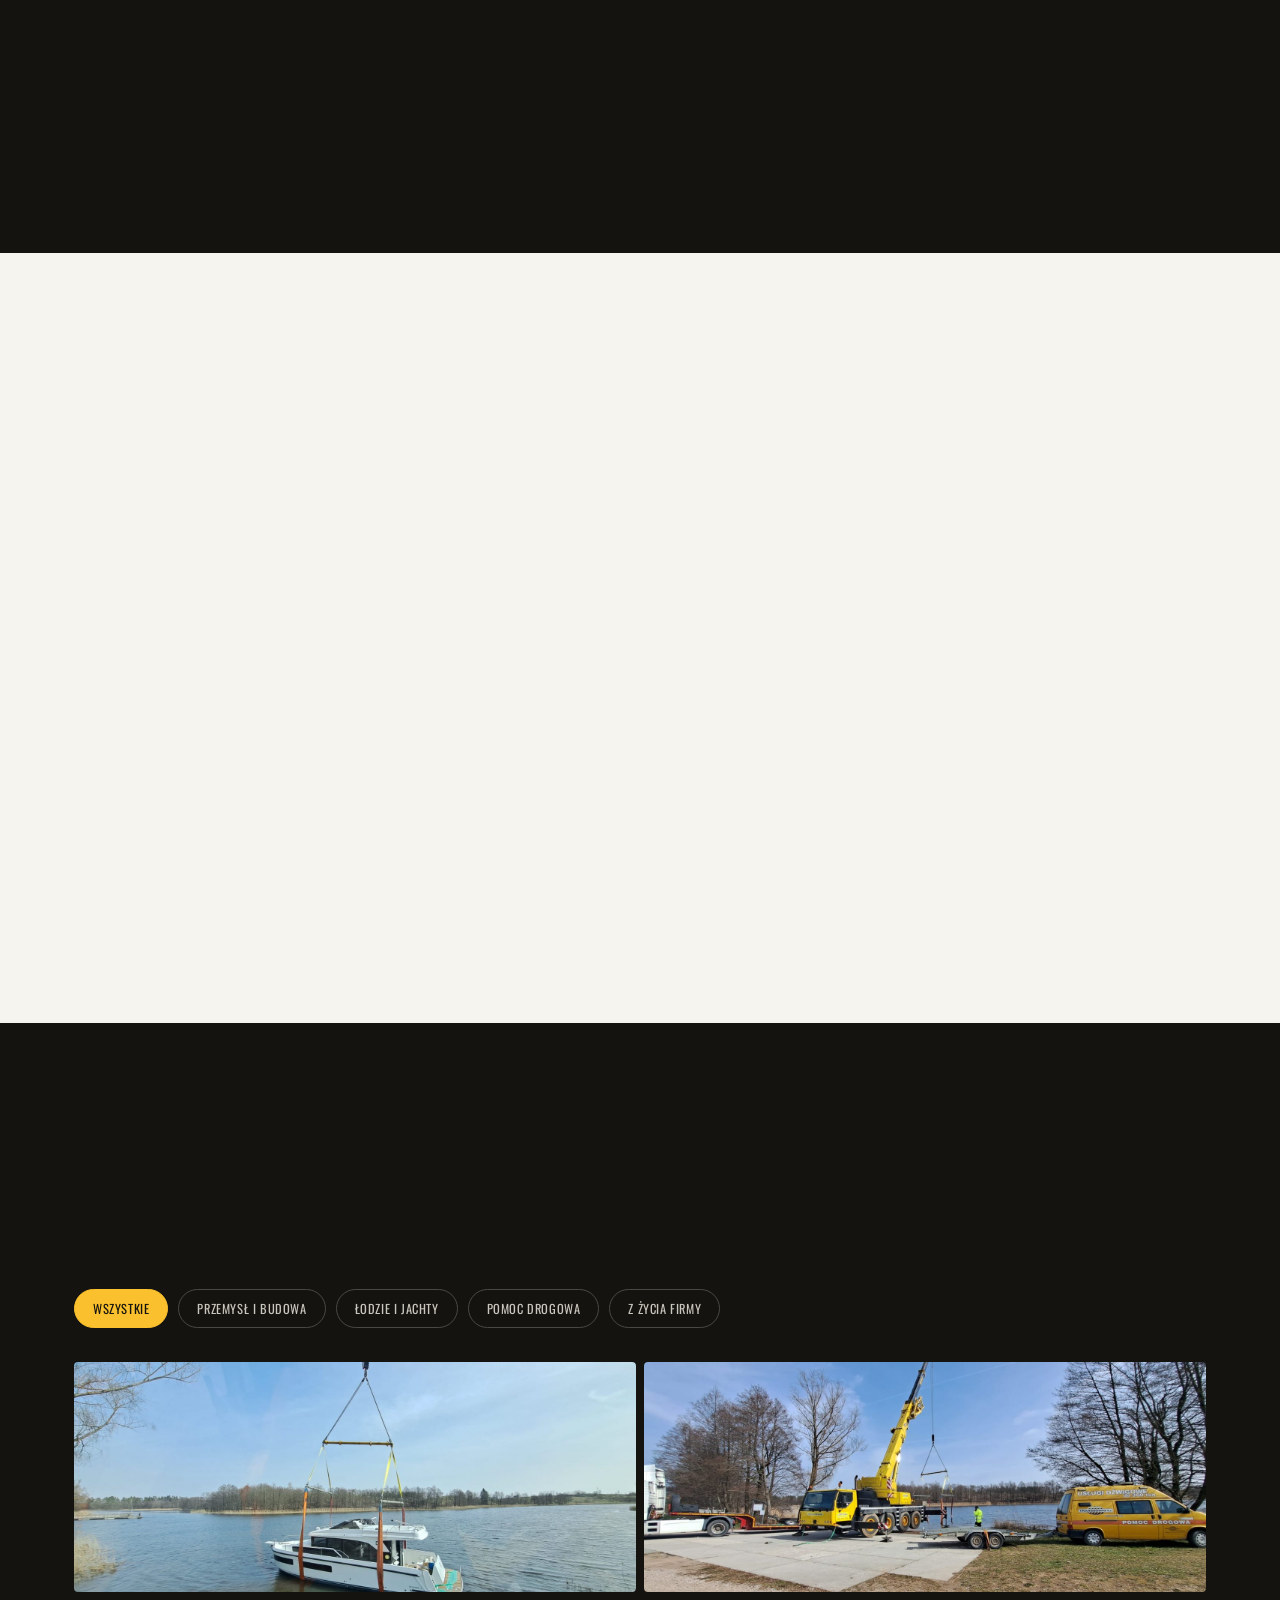
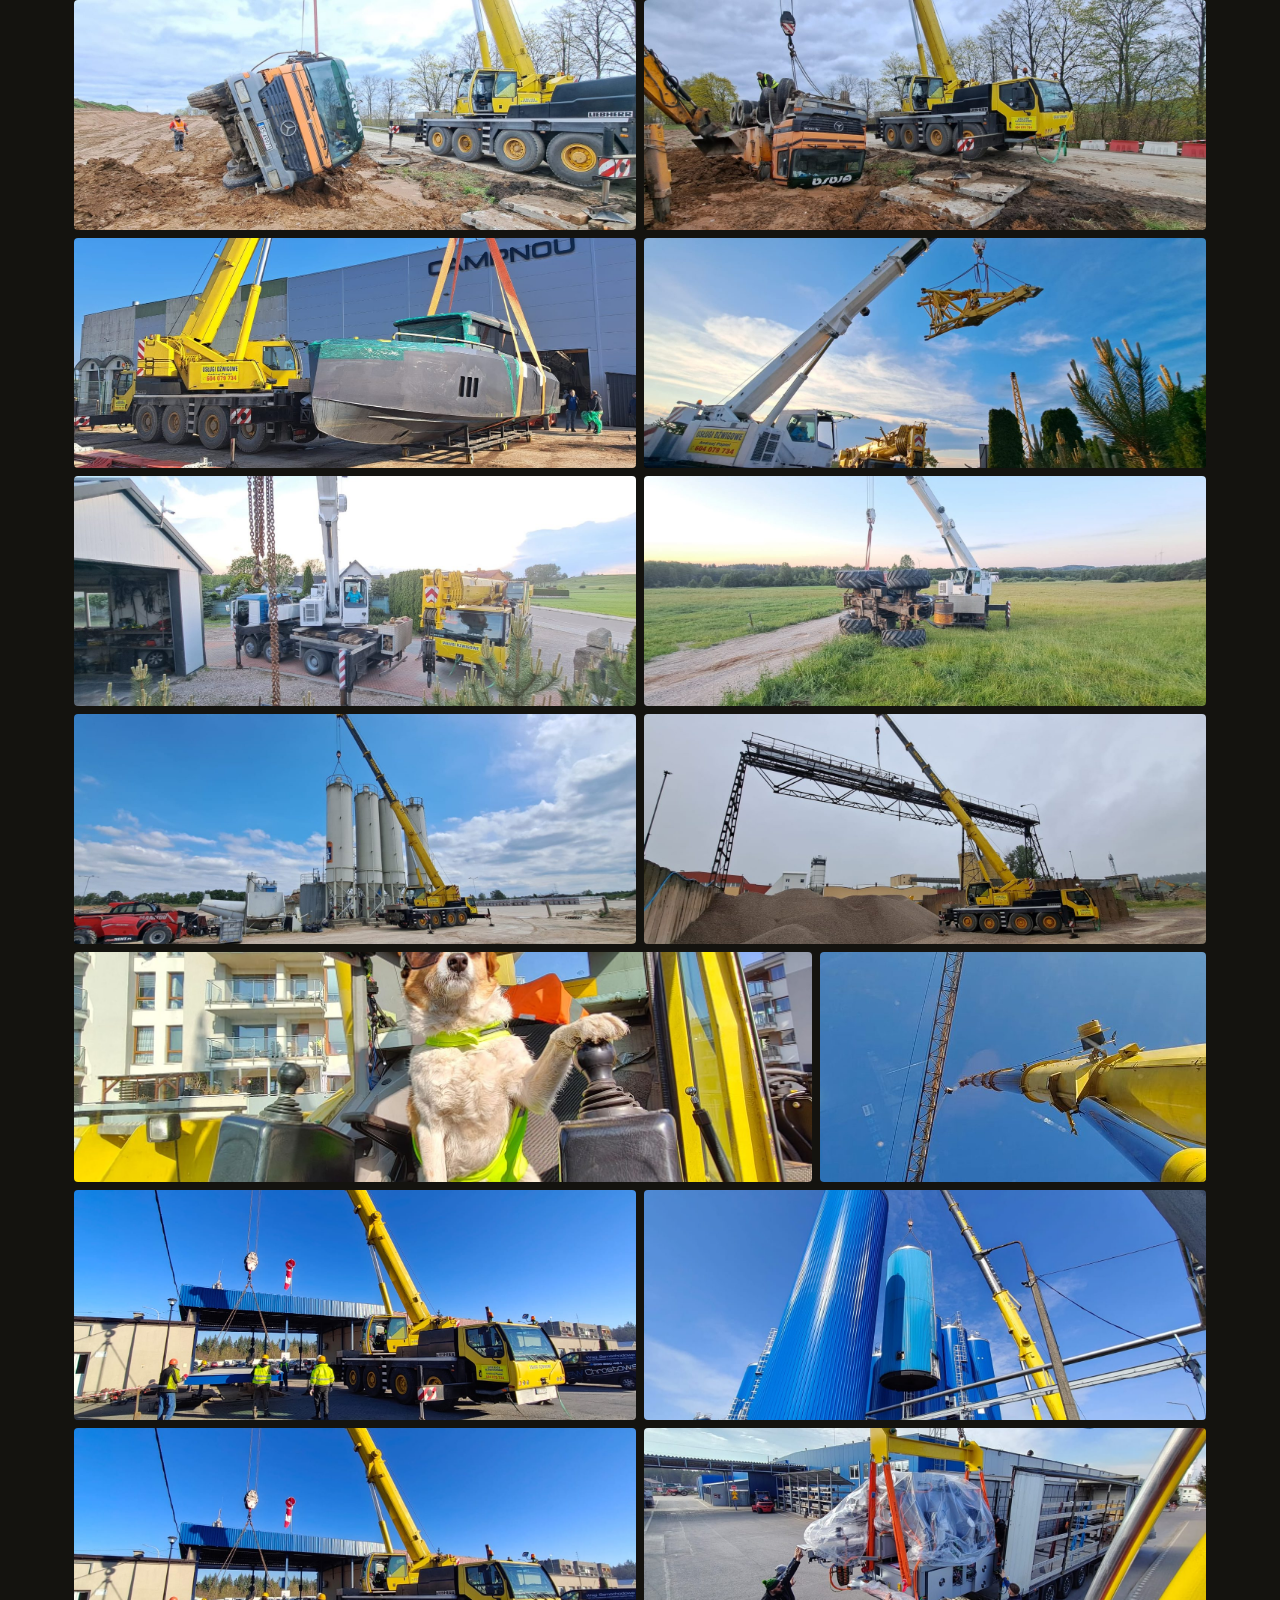
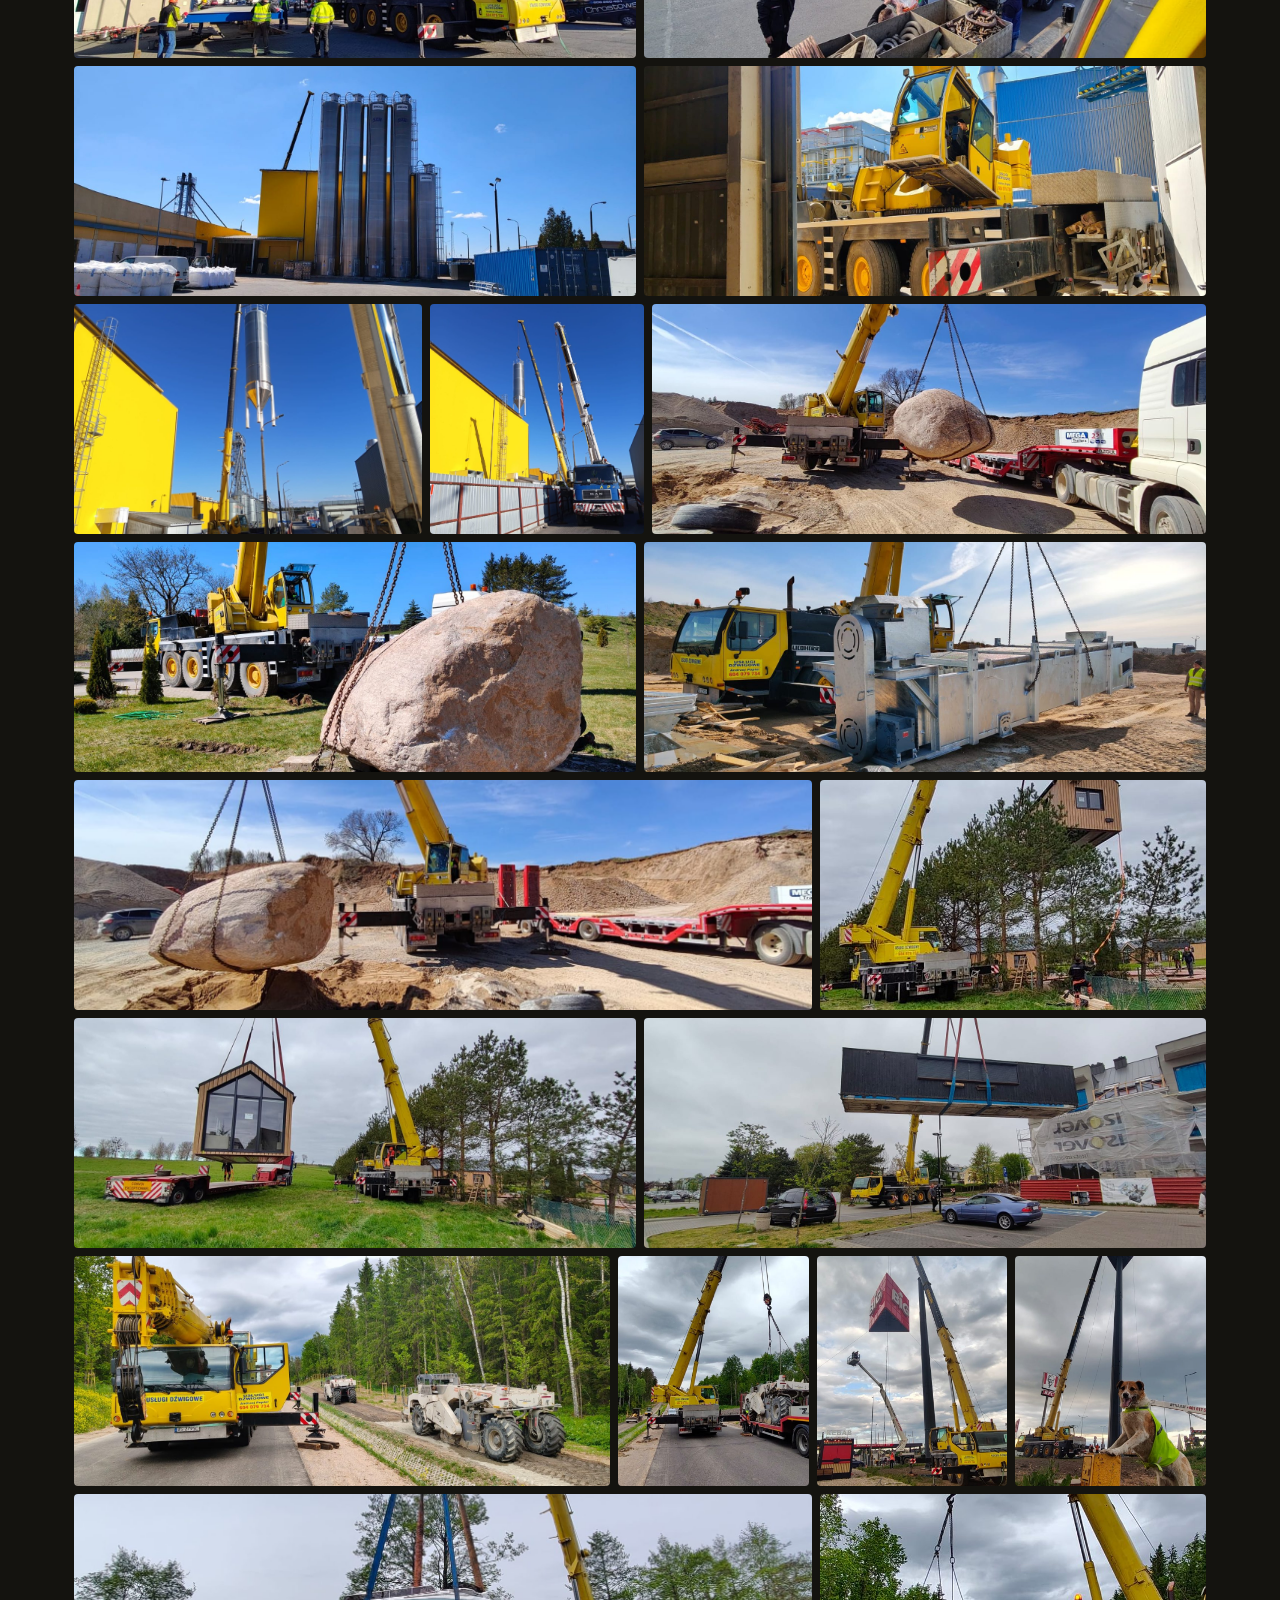
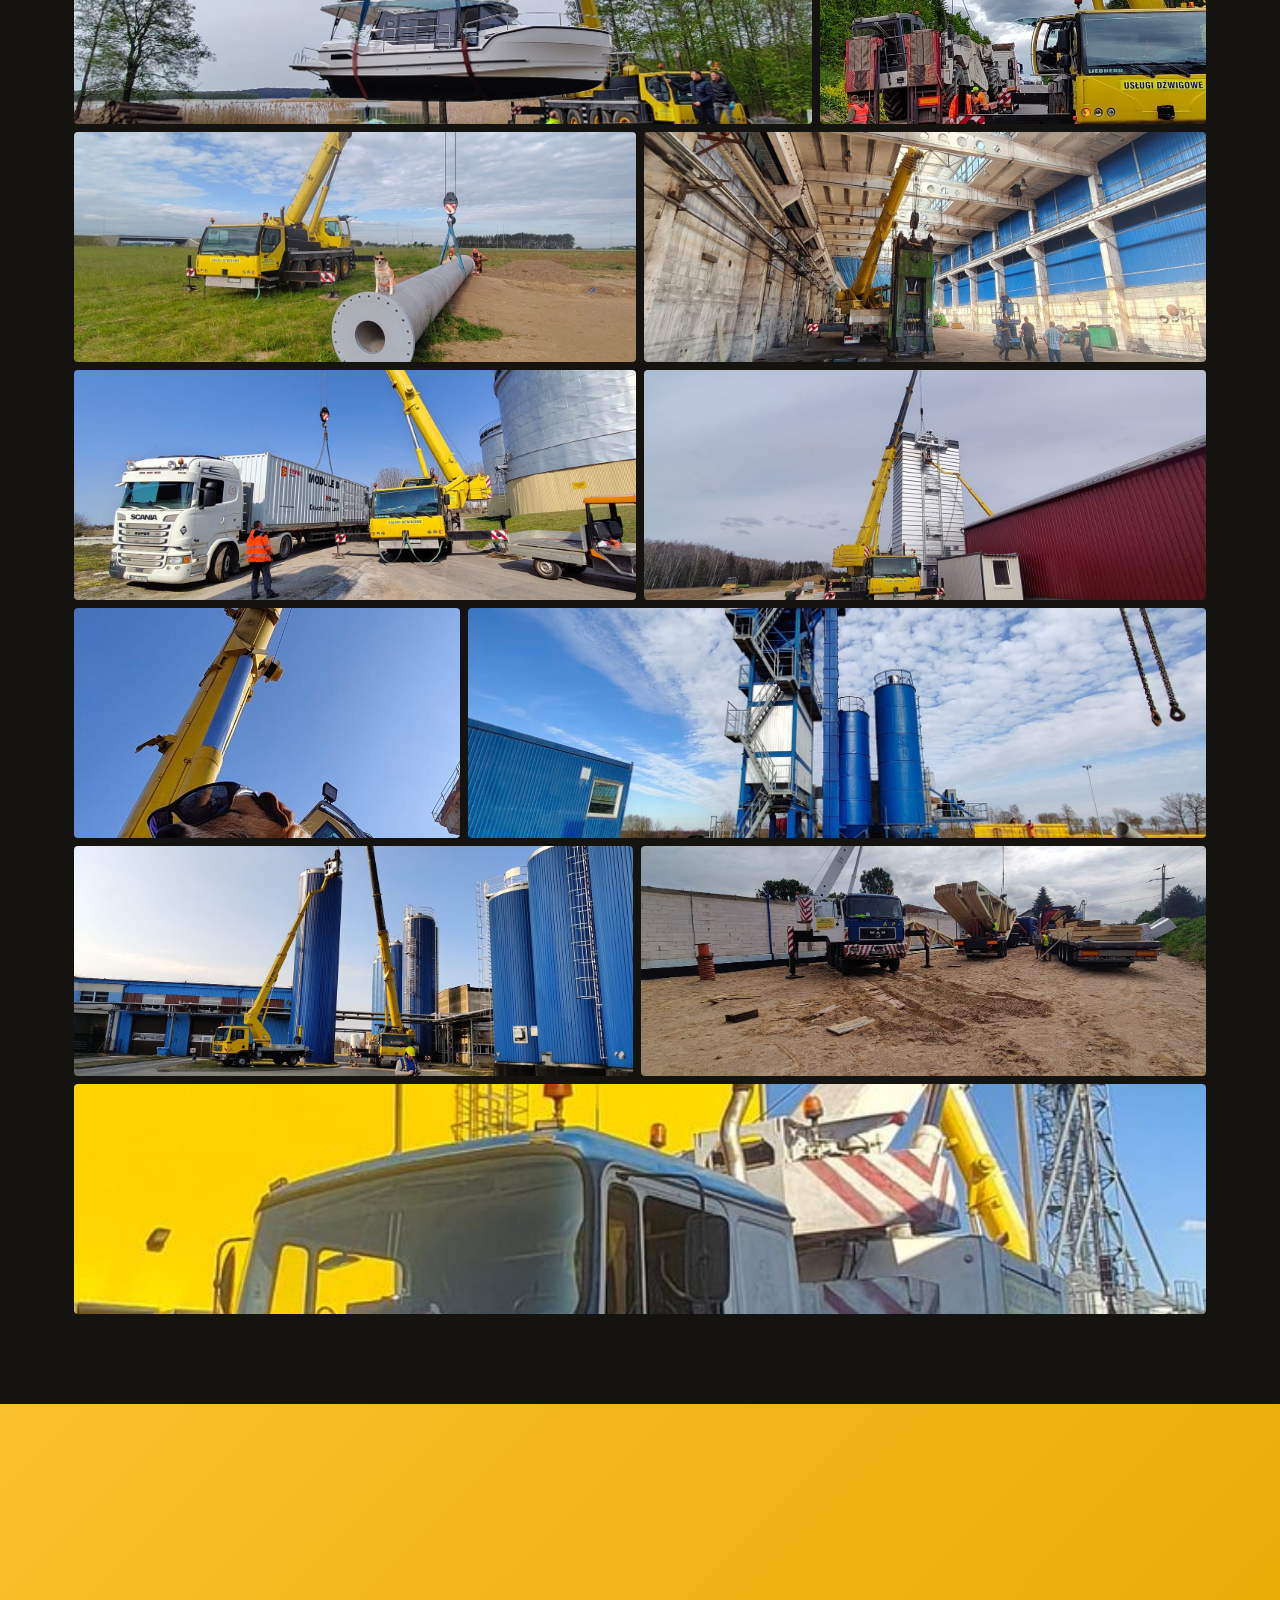
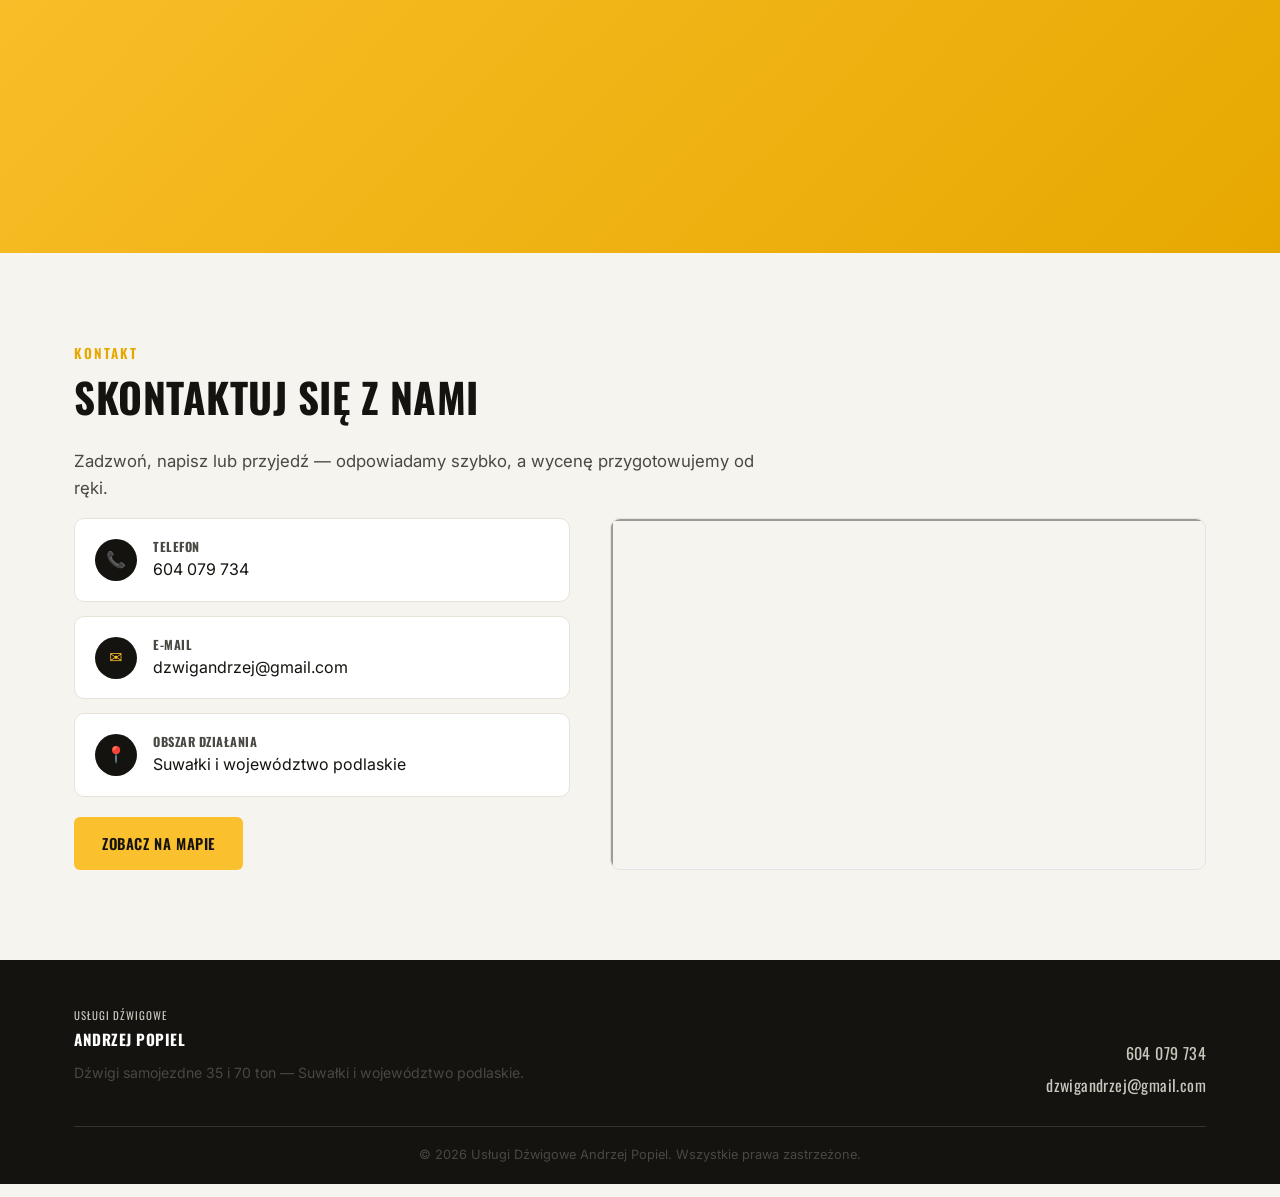
==== commit 58d4208a: "Usun blok statystyk 35 t z sekcji O firmie" ====
--- a/index.html
+++ b/index.html
@@ -87,7 +87,6 @@
       </div>
       <div class="about-badges">
         <div class="badge-card"><span class="badge-num">2</span><span class="badge-label">dźwigi samojezdne<br>Liebherr</span></div>
-        <div class="badge-card"><span class="badge-num">35&nbsp;t</span><span class="badge-label">i</span></div>
         <div class="badge-card"><span class="badge-num">70&nbsp;t</span><span class="badge-label">maksymalny<br>udźwig</span></div>
         <div class="badge-card badge-wide"><span class="badge-label">Suwałki • woj. podlaskie<br>i okolice</span></div>
       </div>
@@ -470,4 +469,4 @@
 
 <script src="assets/js/script.js"></script>
 </body>
-</htm+</htm                                                                                                                 
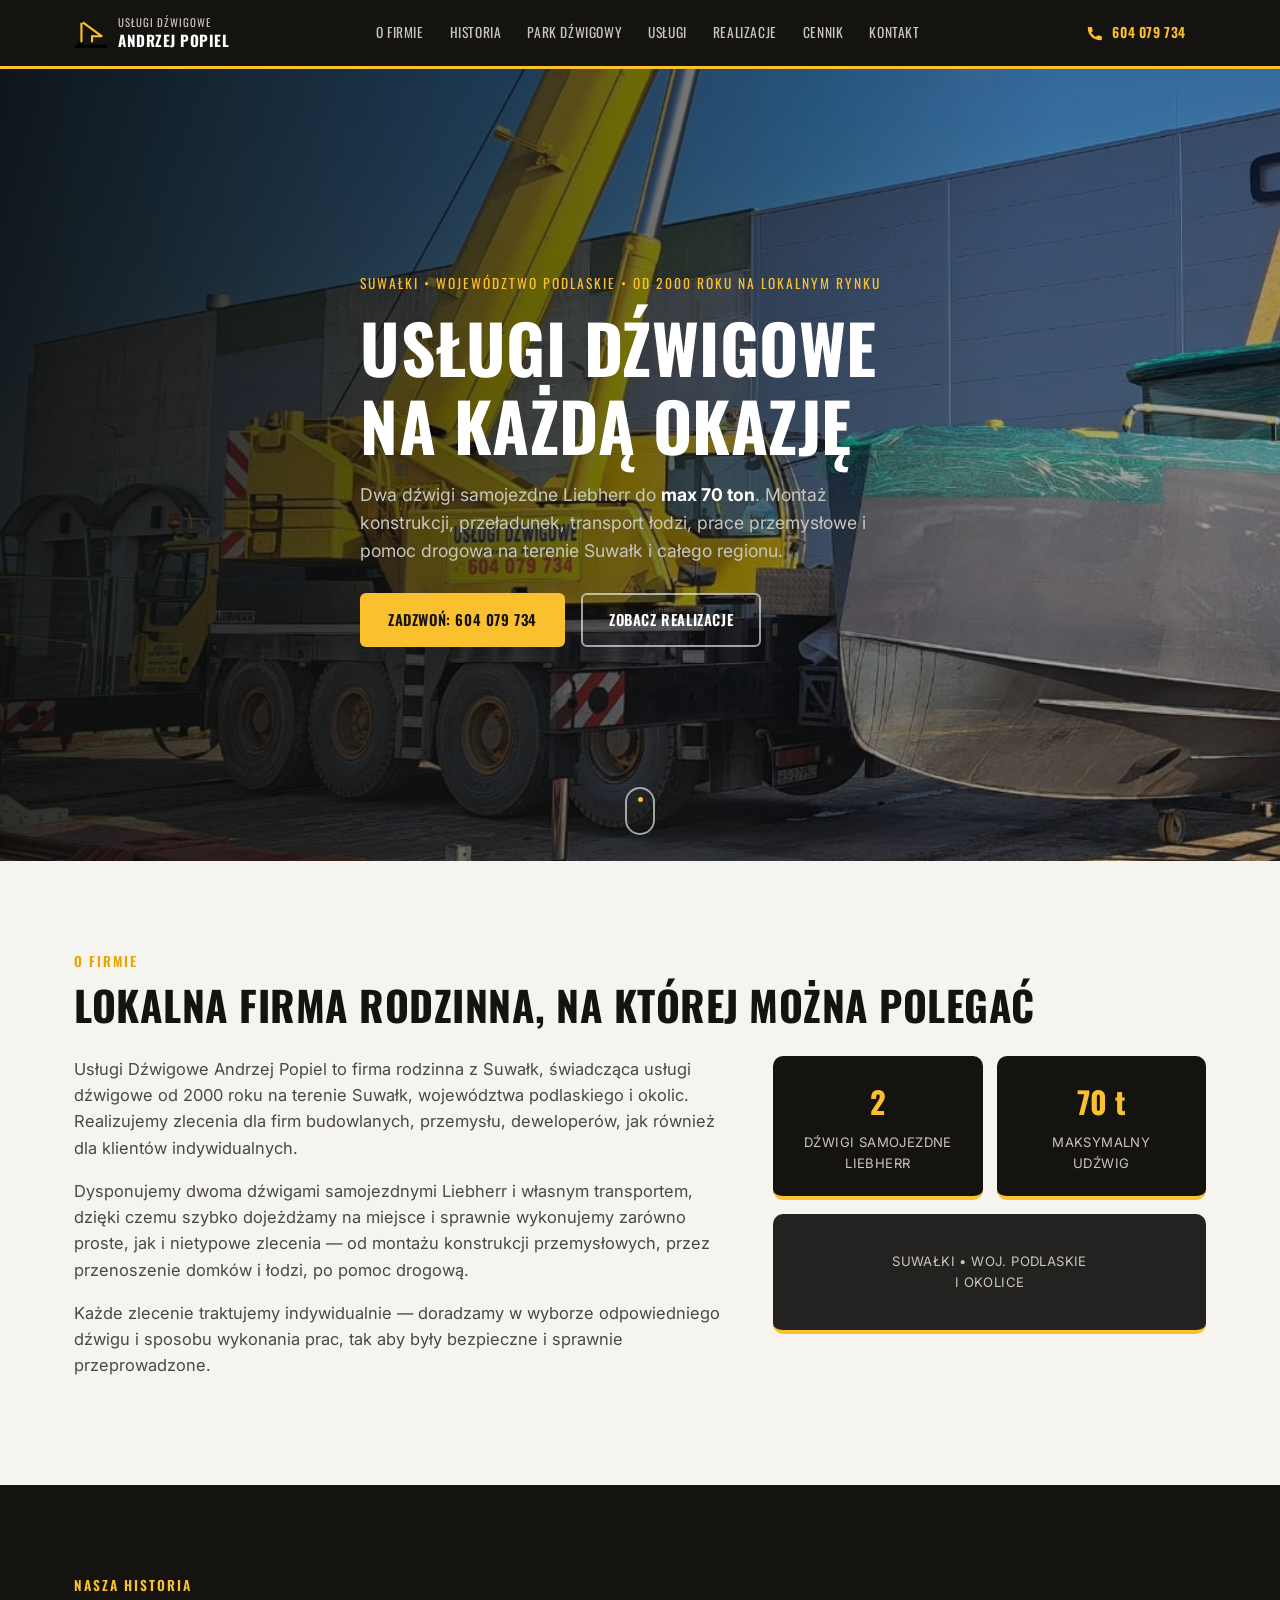
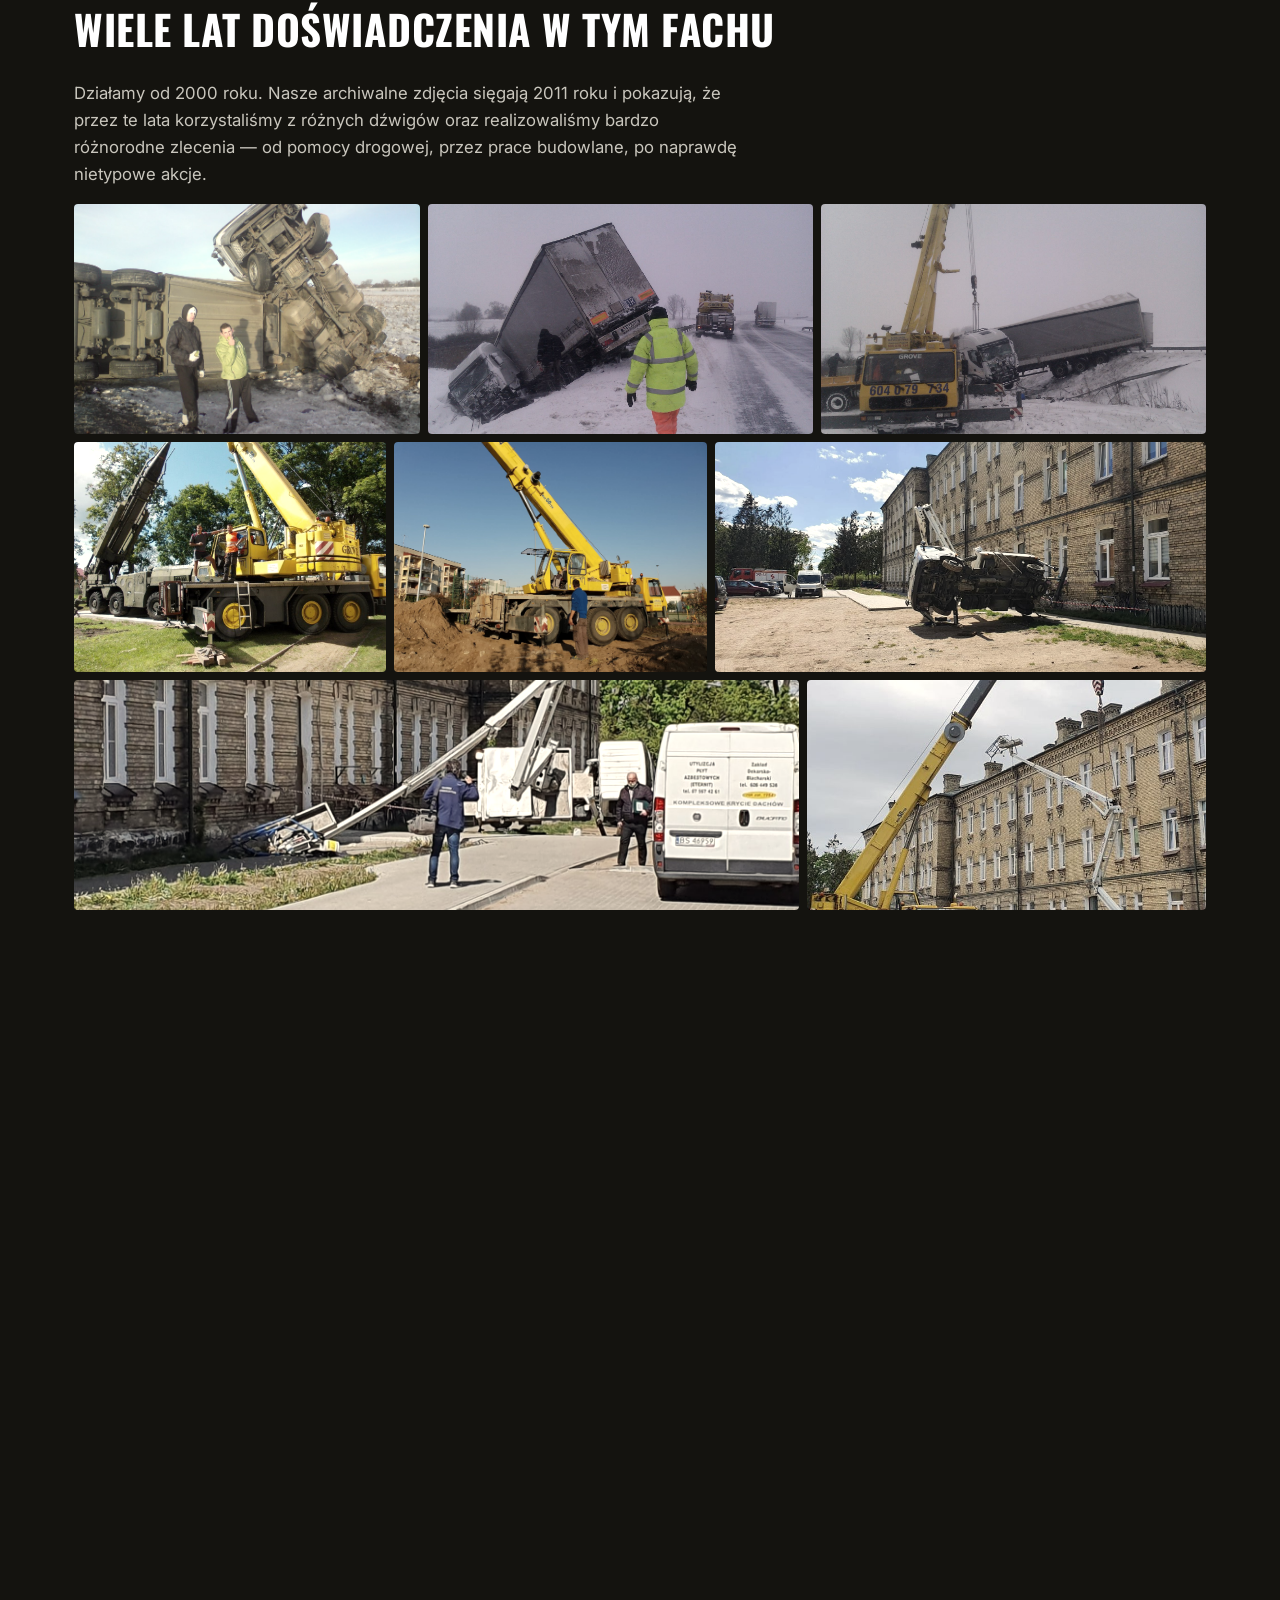
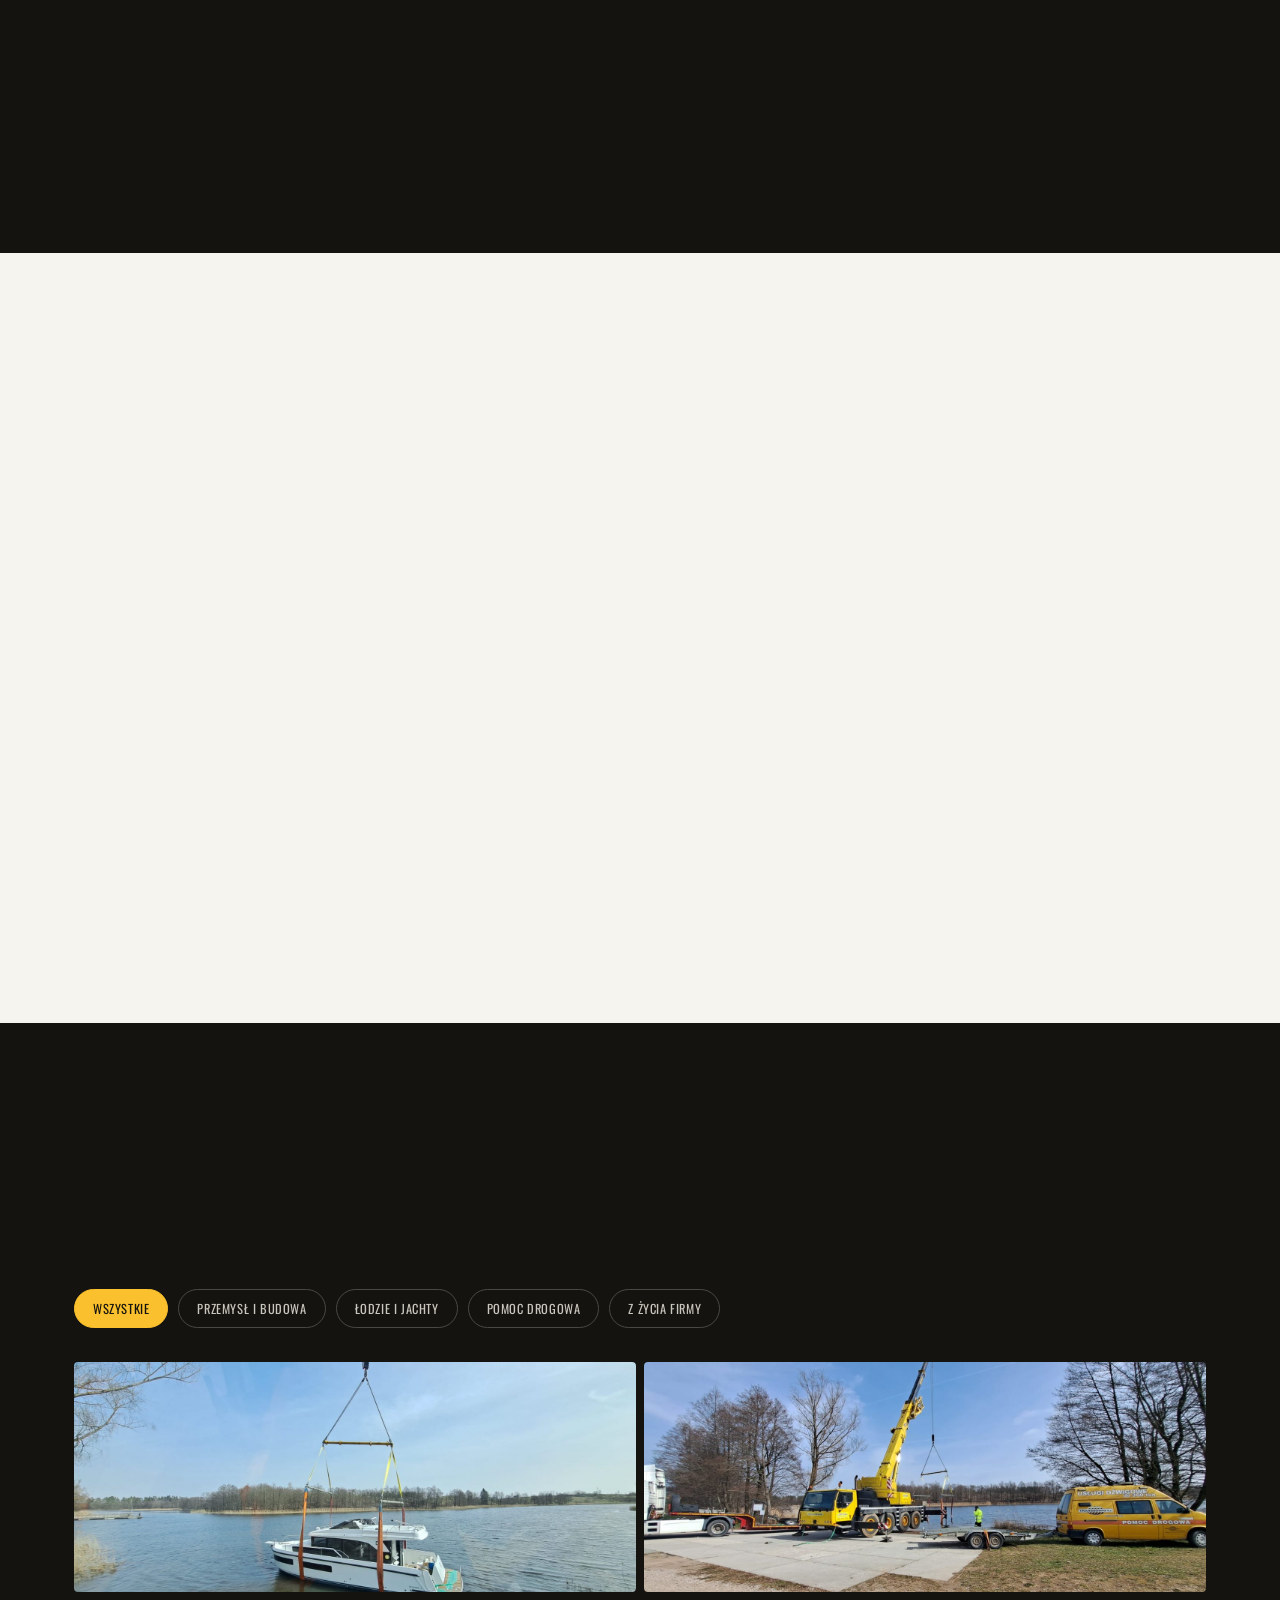
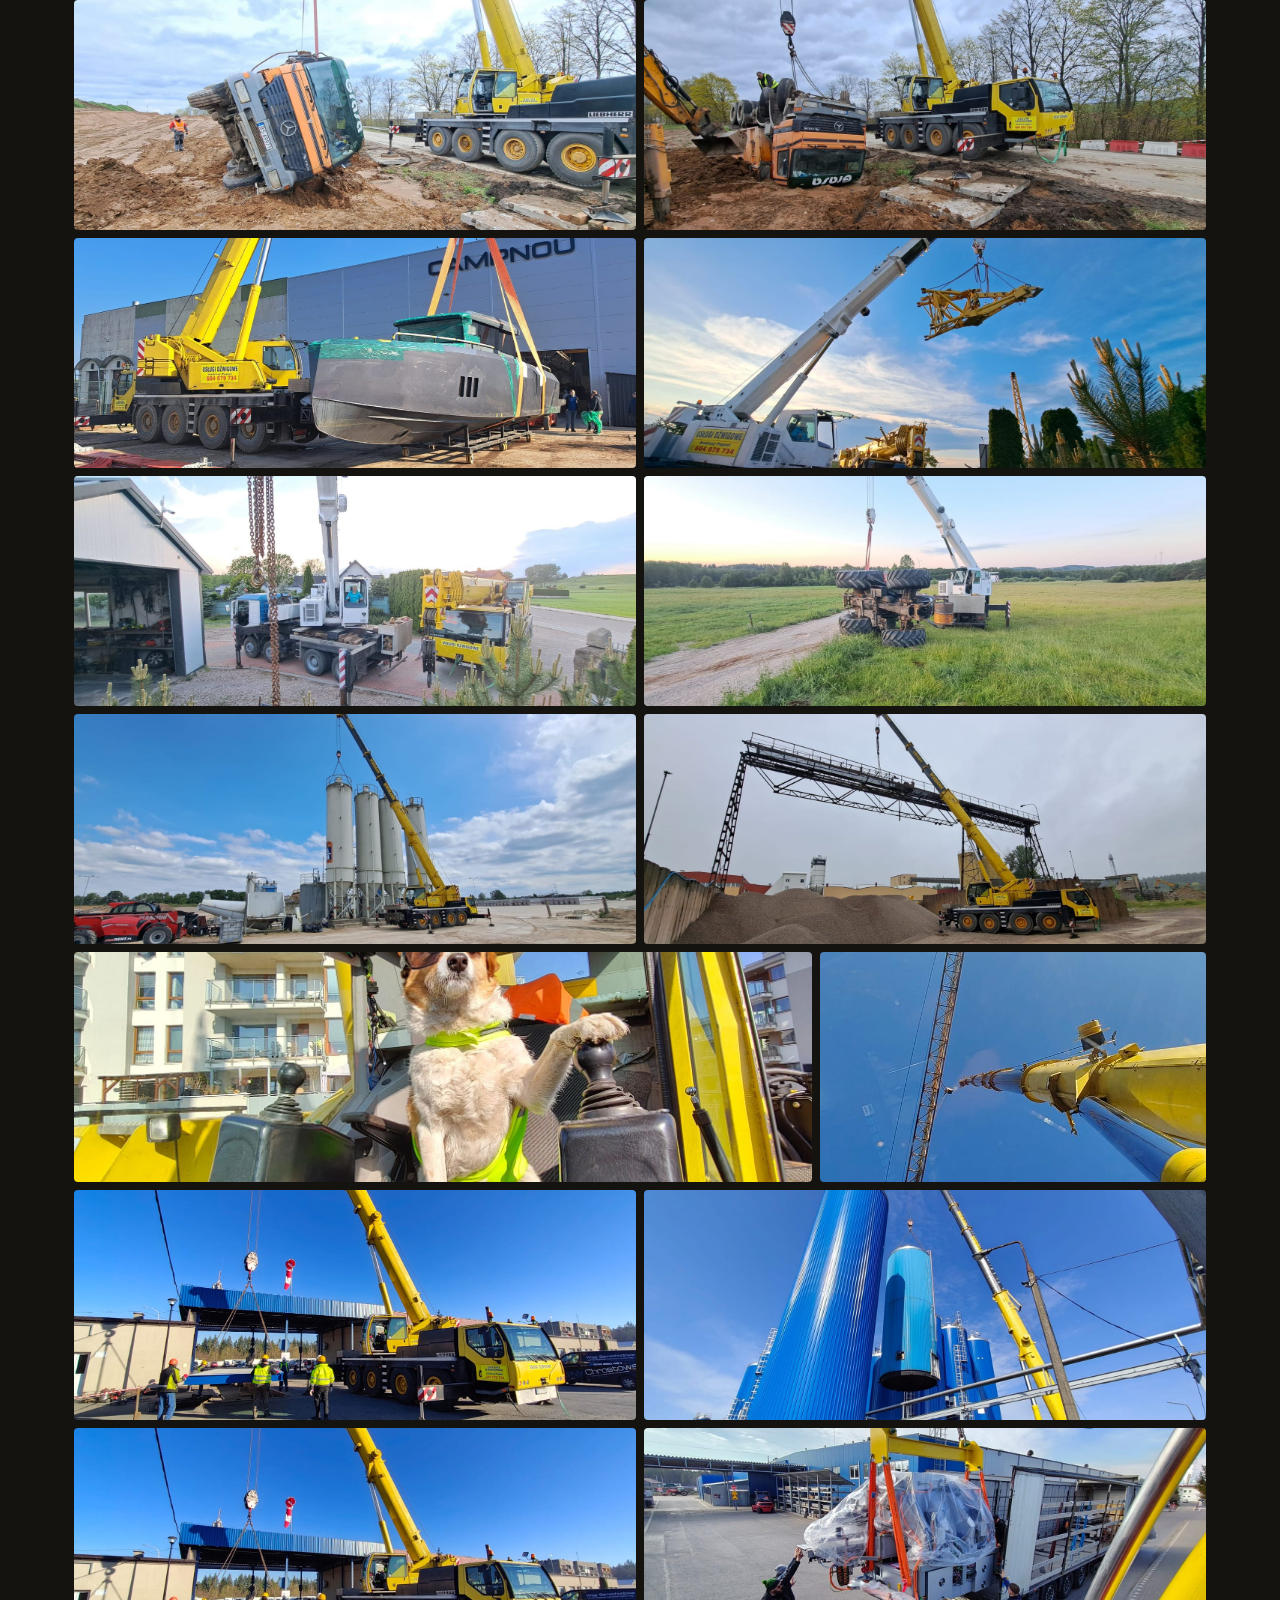
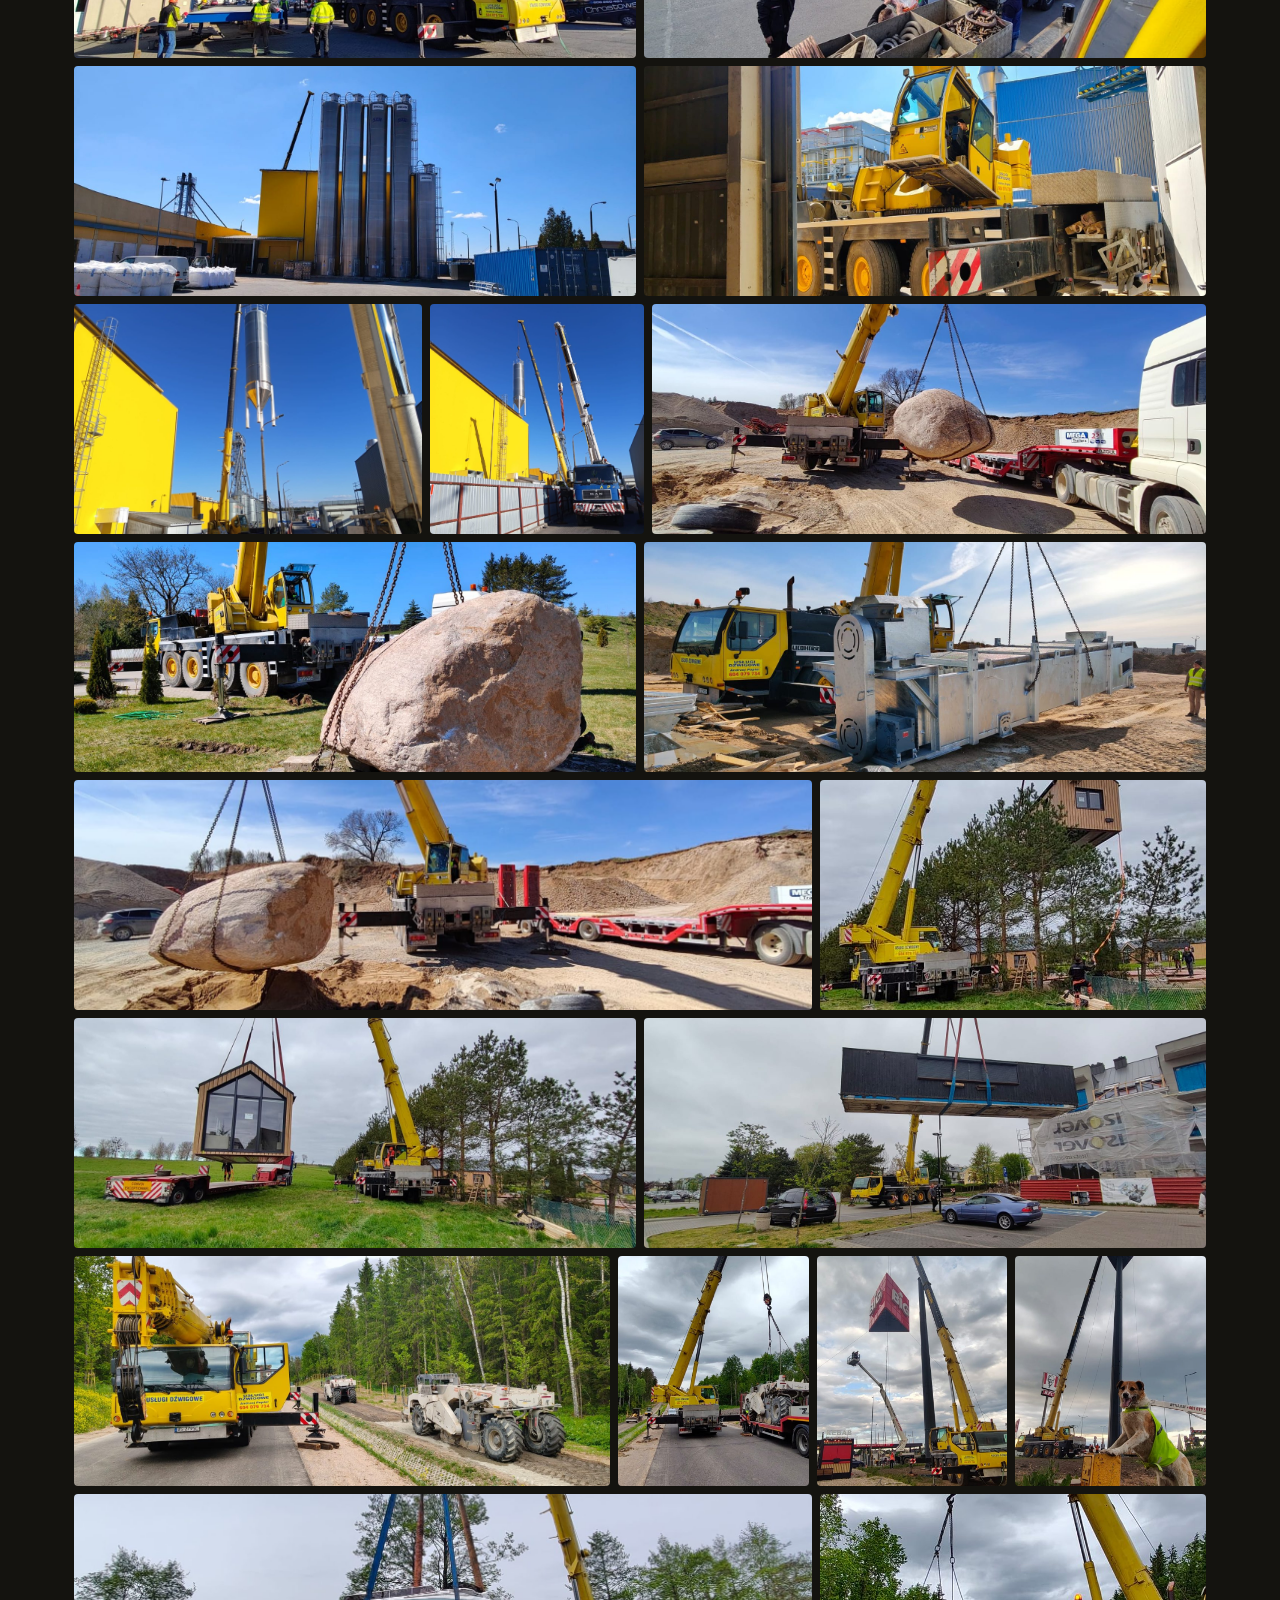
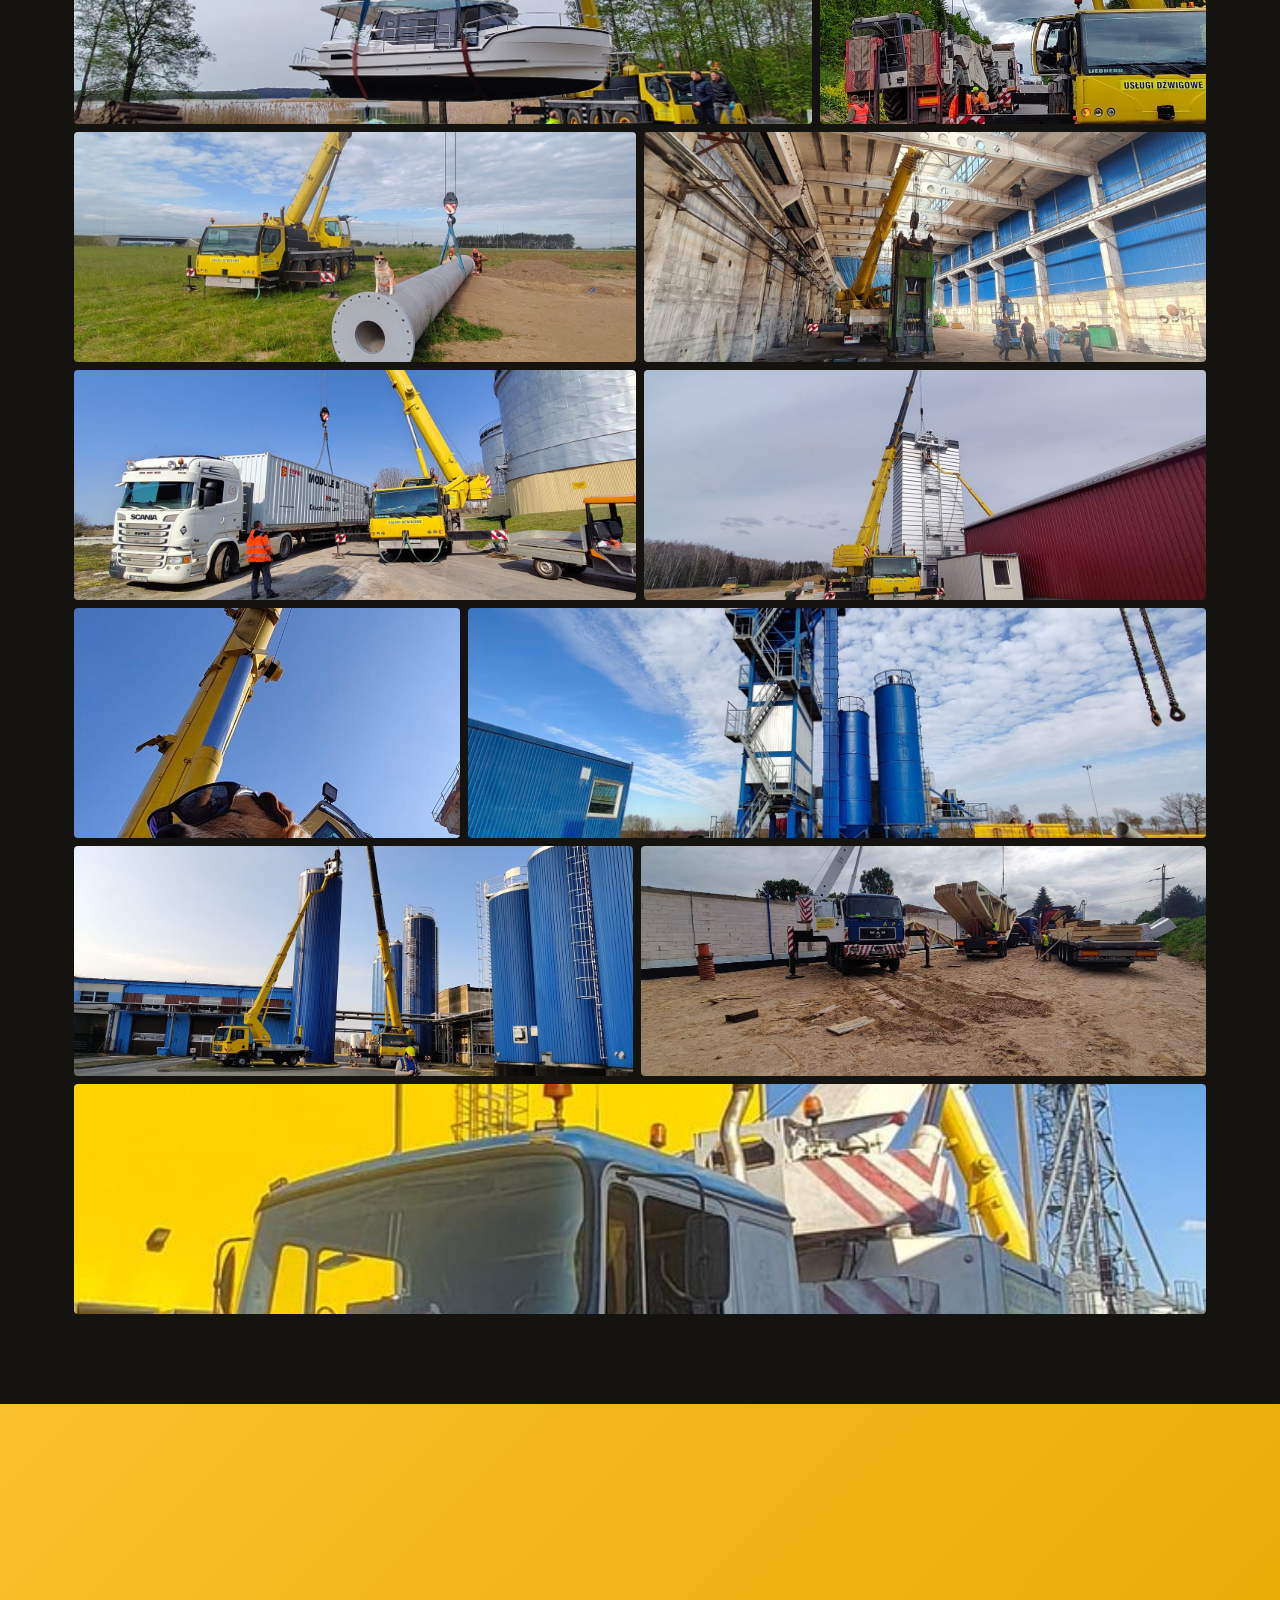
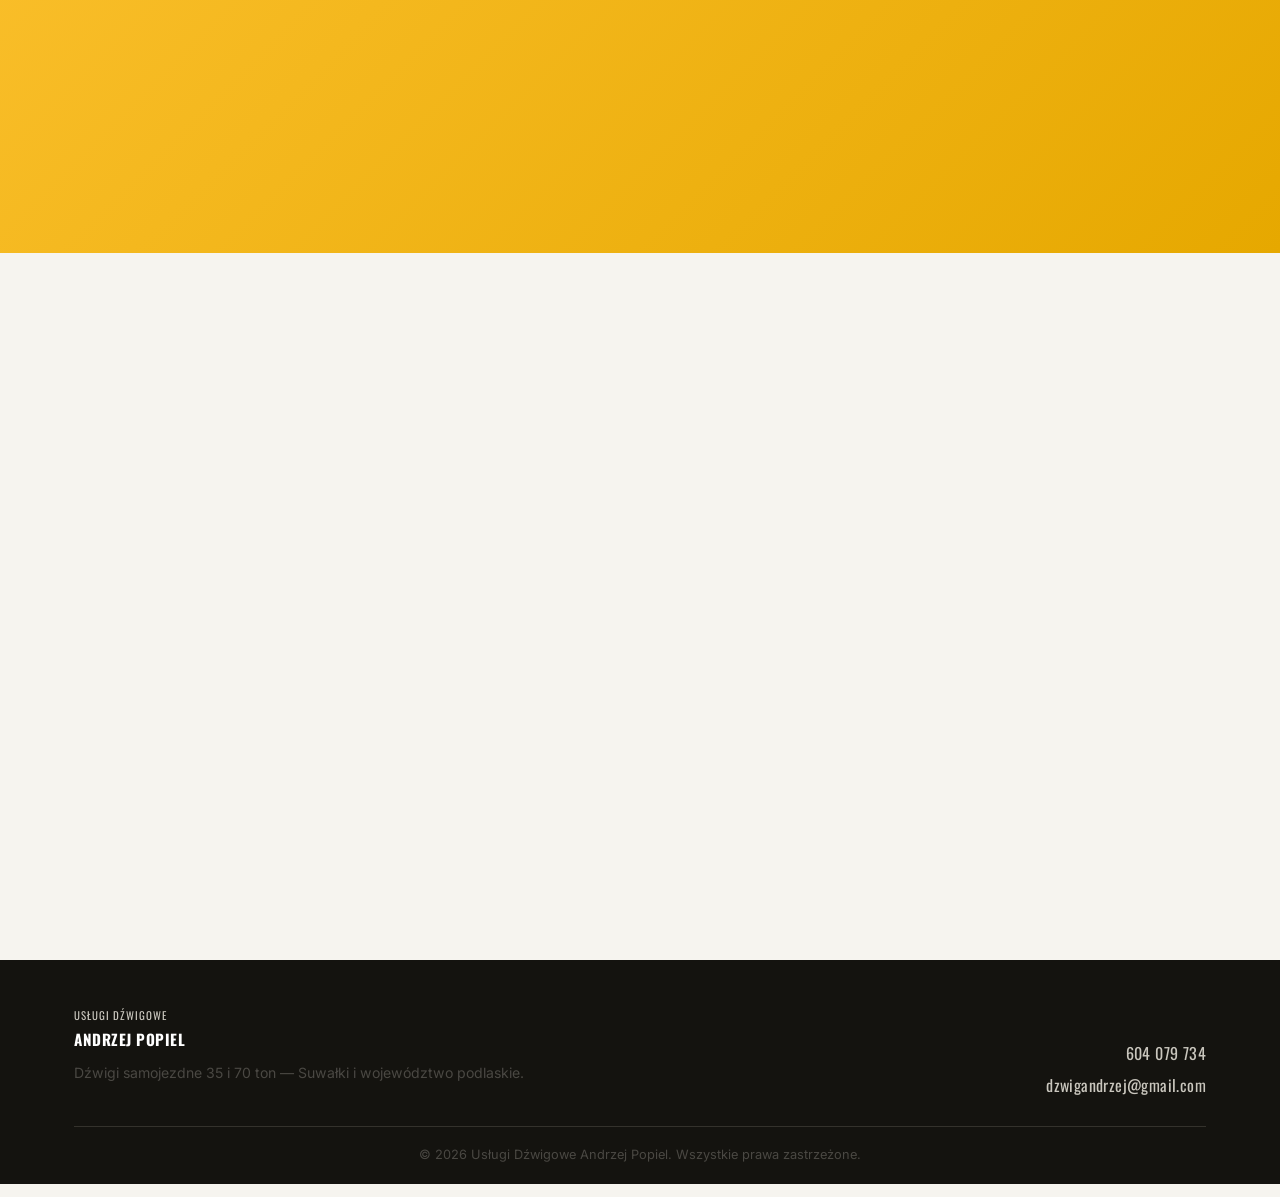
==== commit 7b727a52: "up up" ====
--- a/index.html
+++ b/index.html
@@ -469,4 +469,4 @@
 
 <script src="assets/js/script.js"></script>
 </body>
-</htm                                                                                                                 +</htm
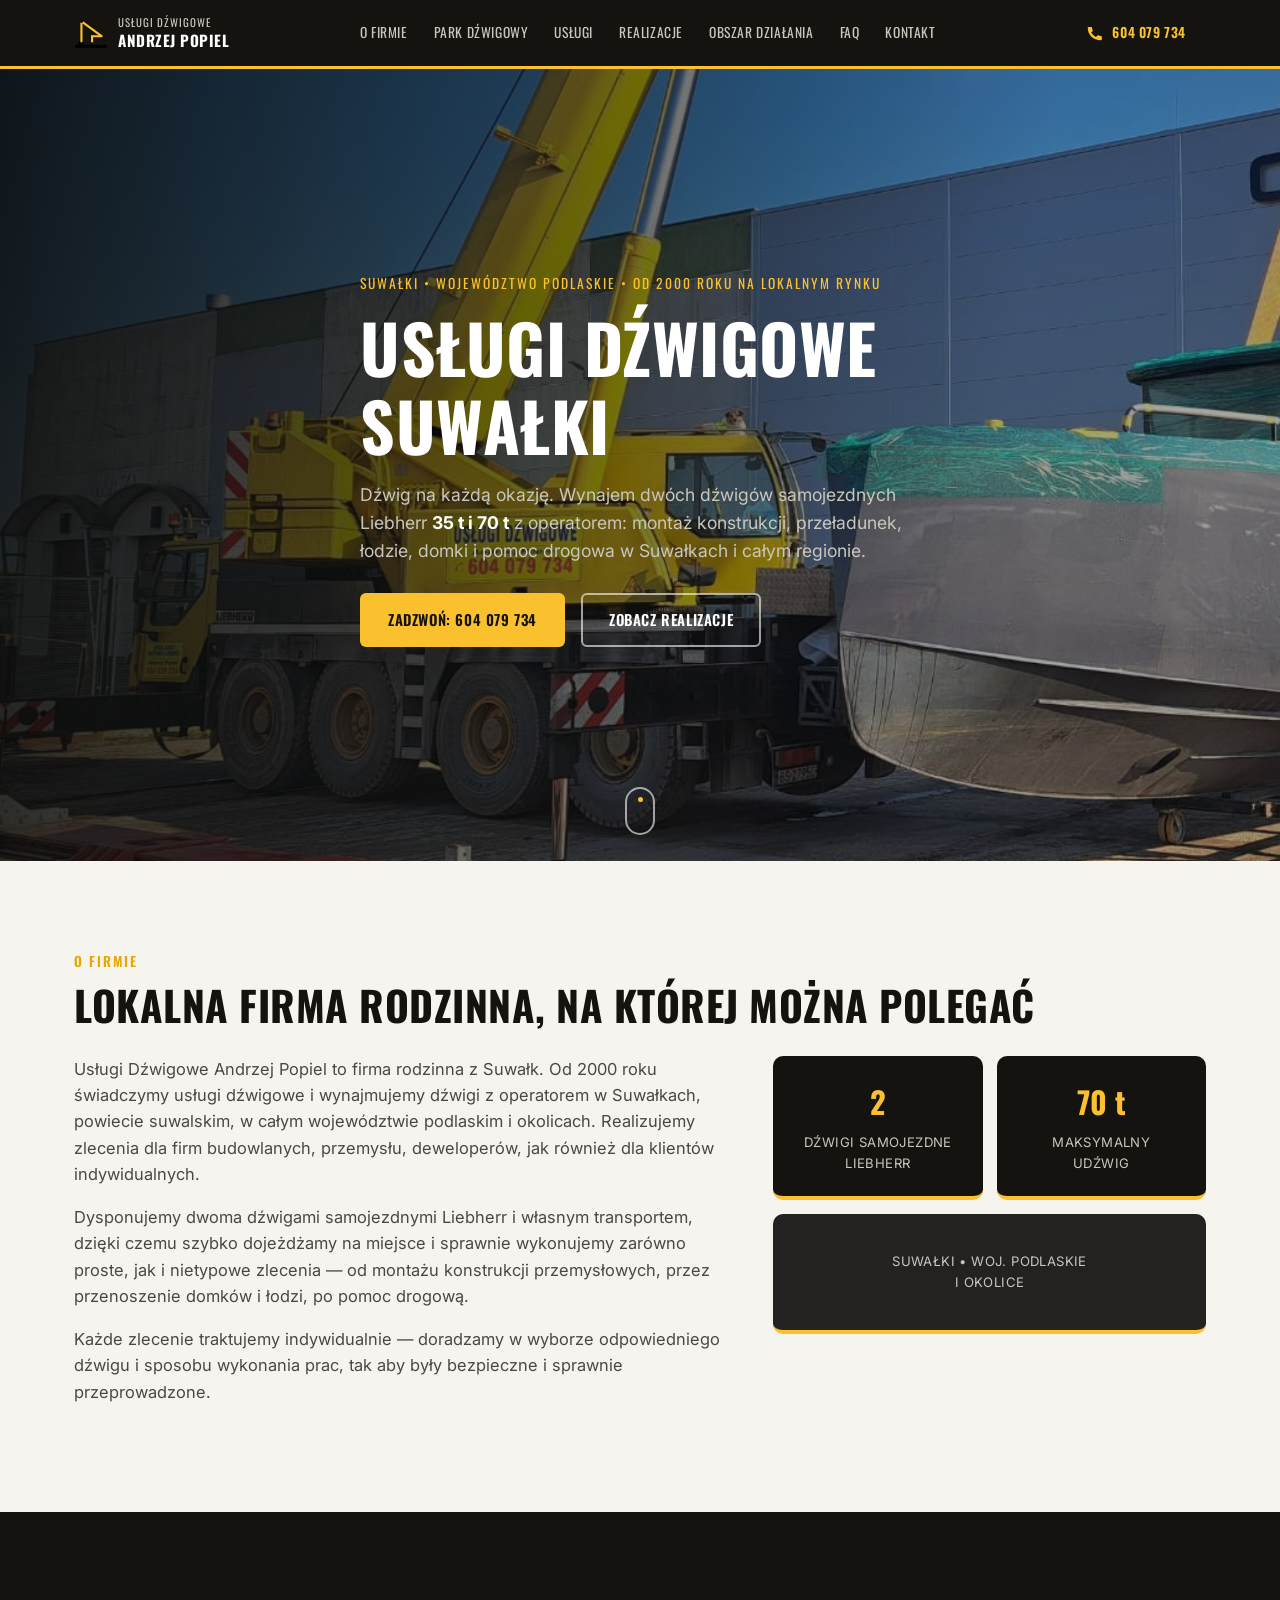
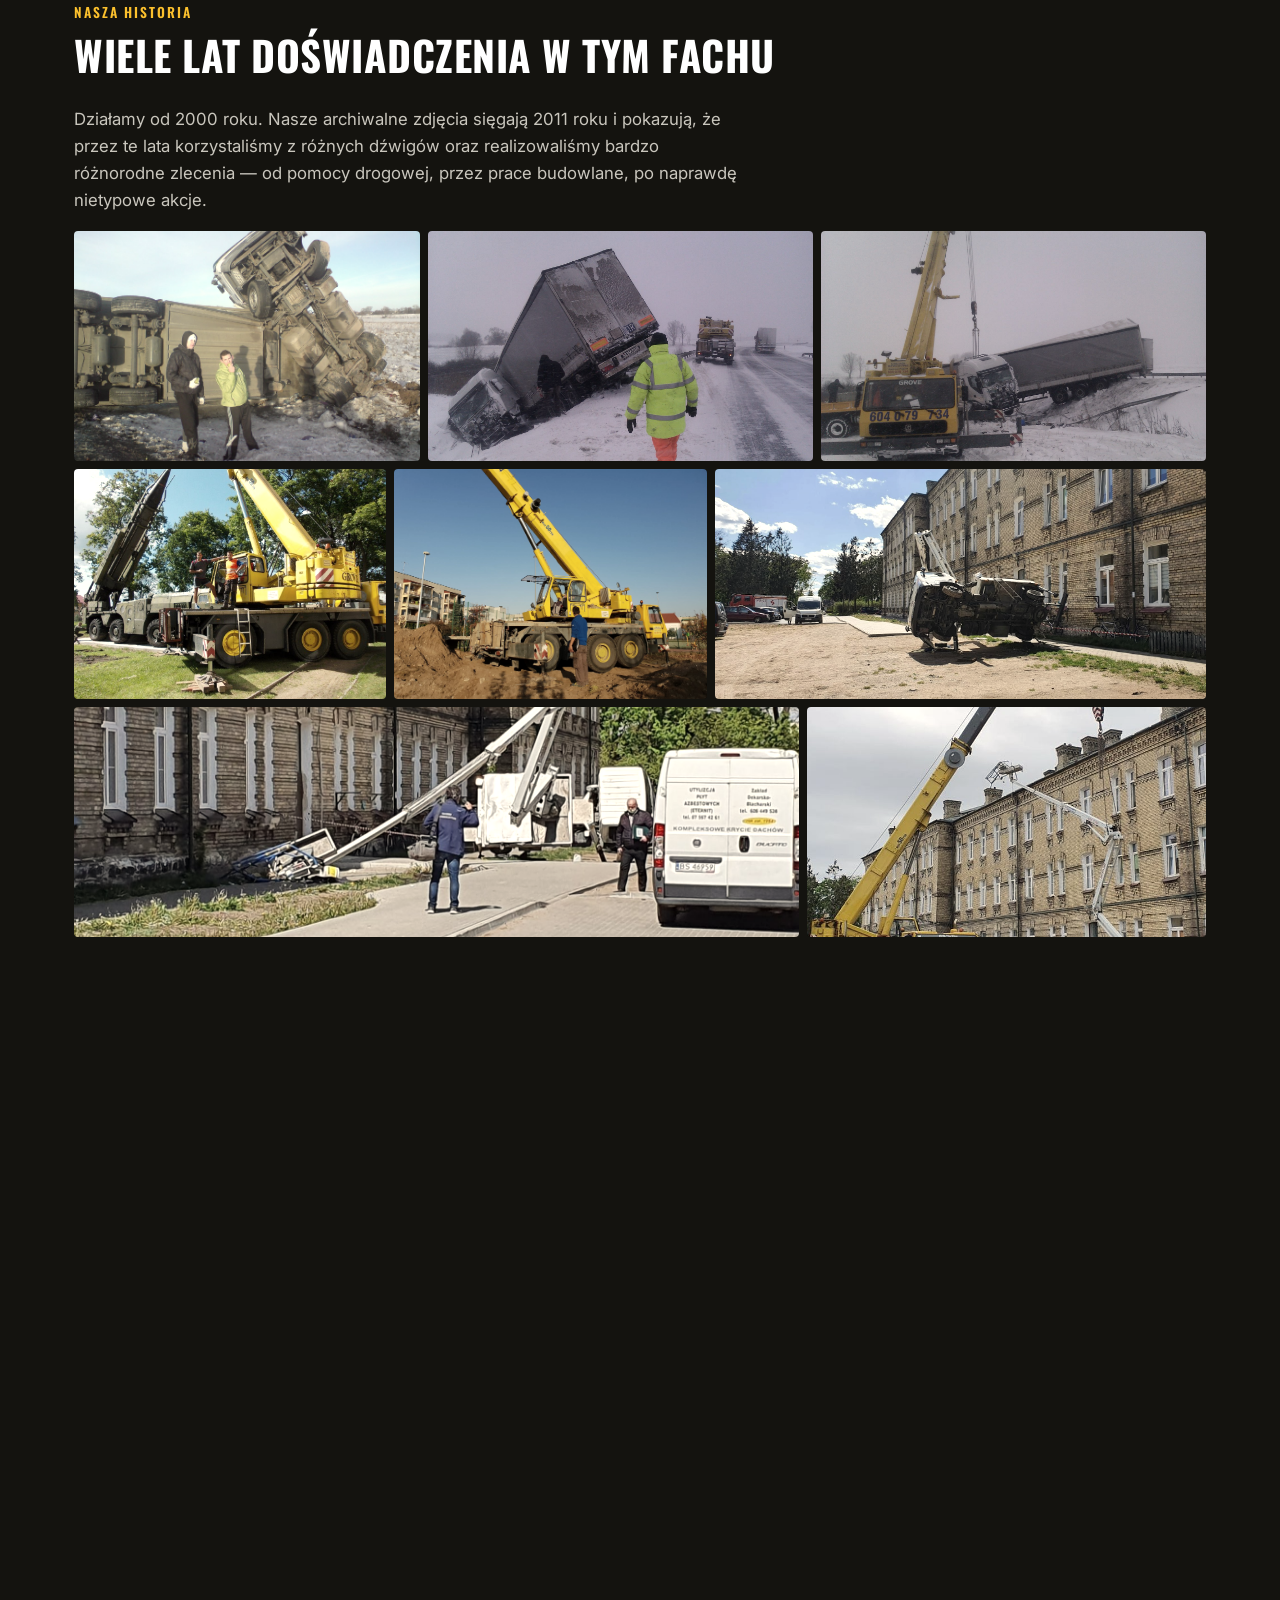
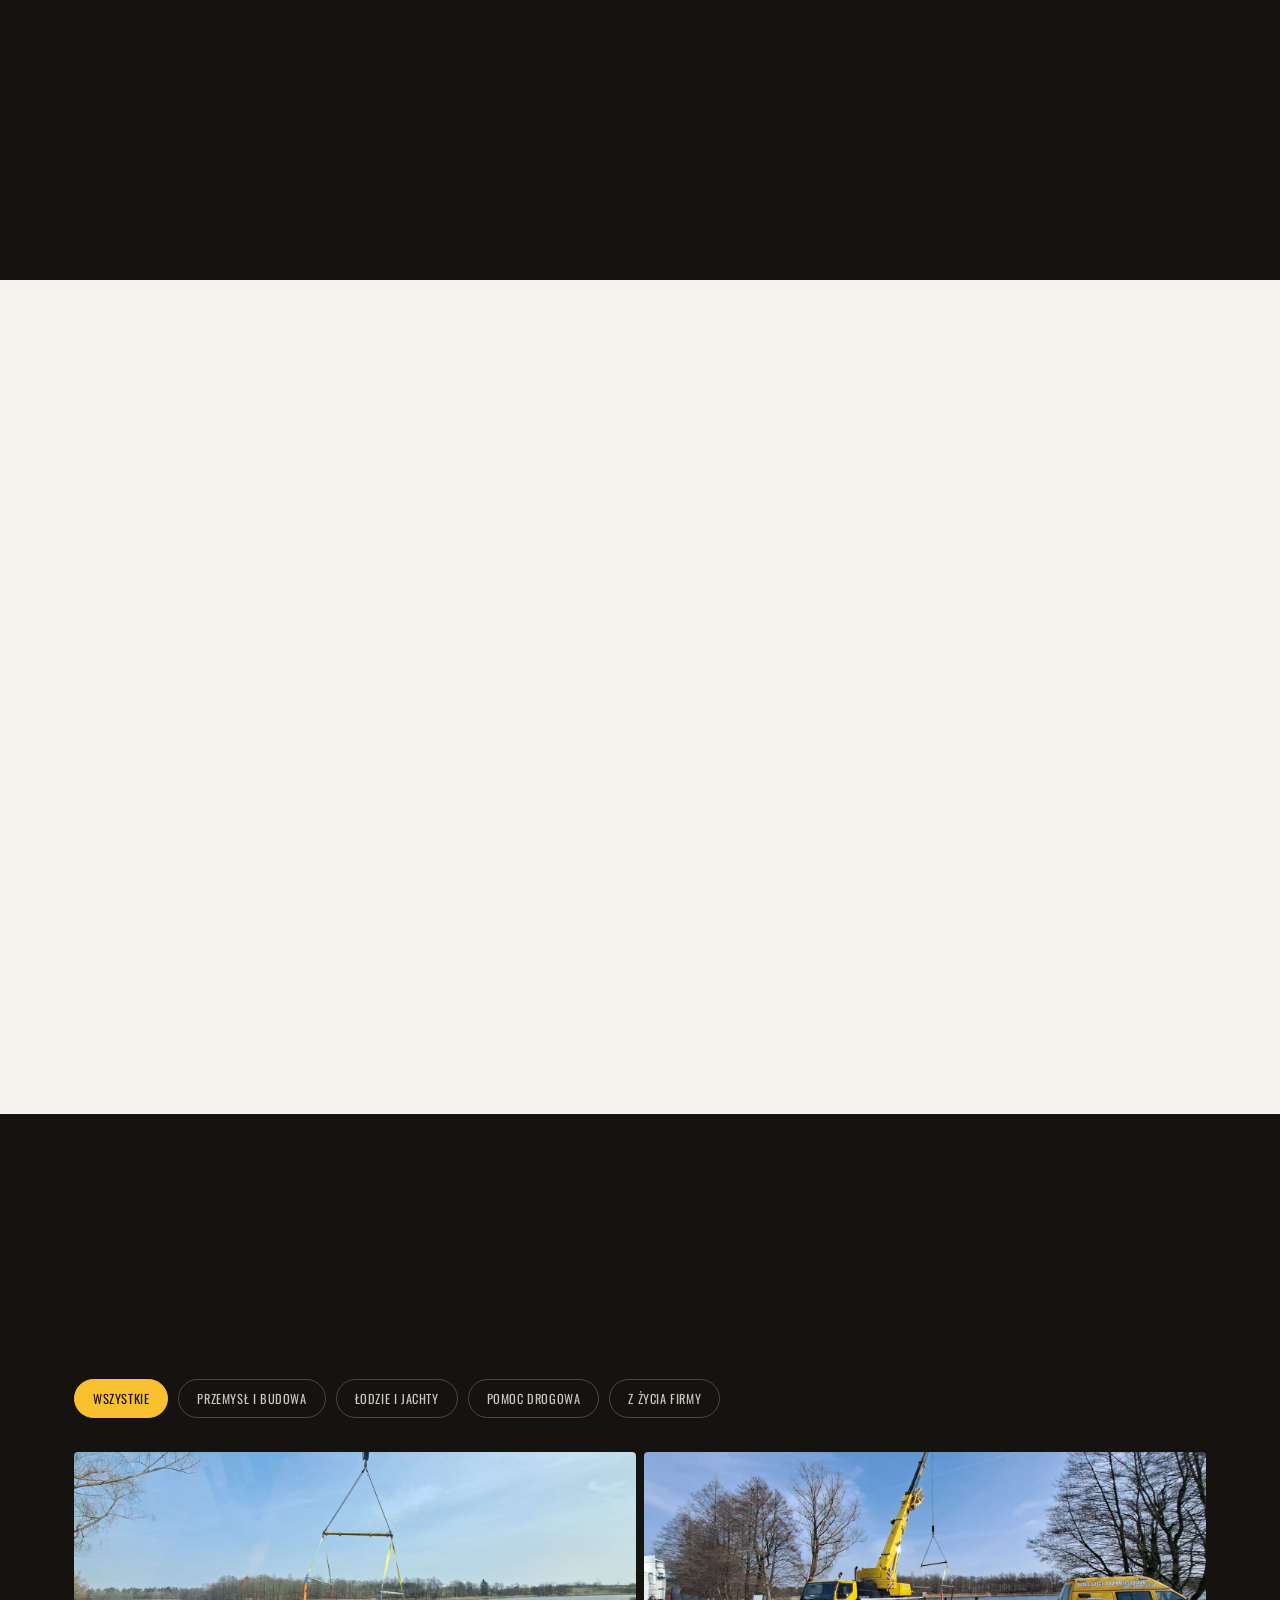
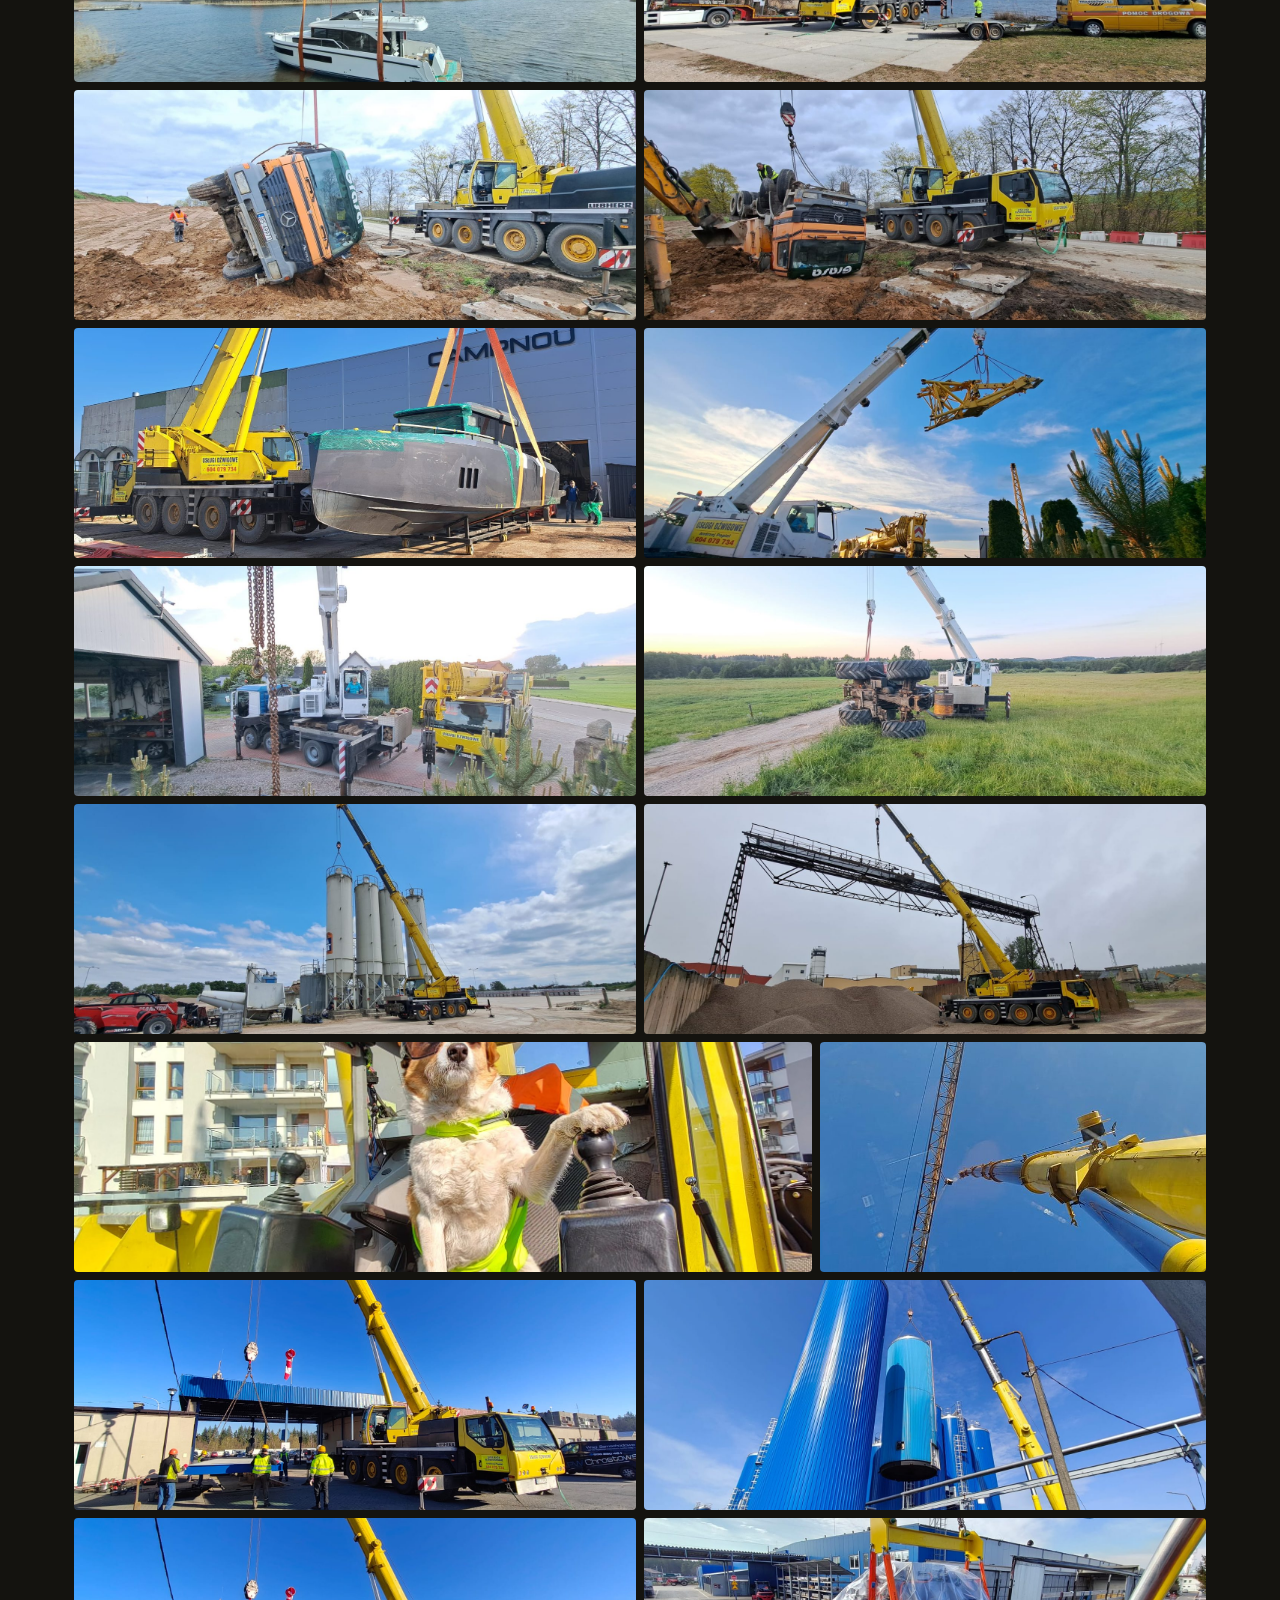
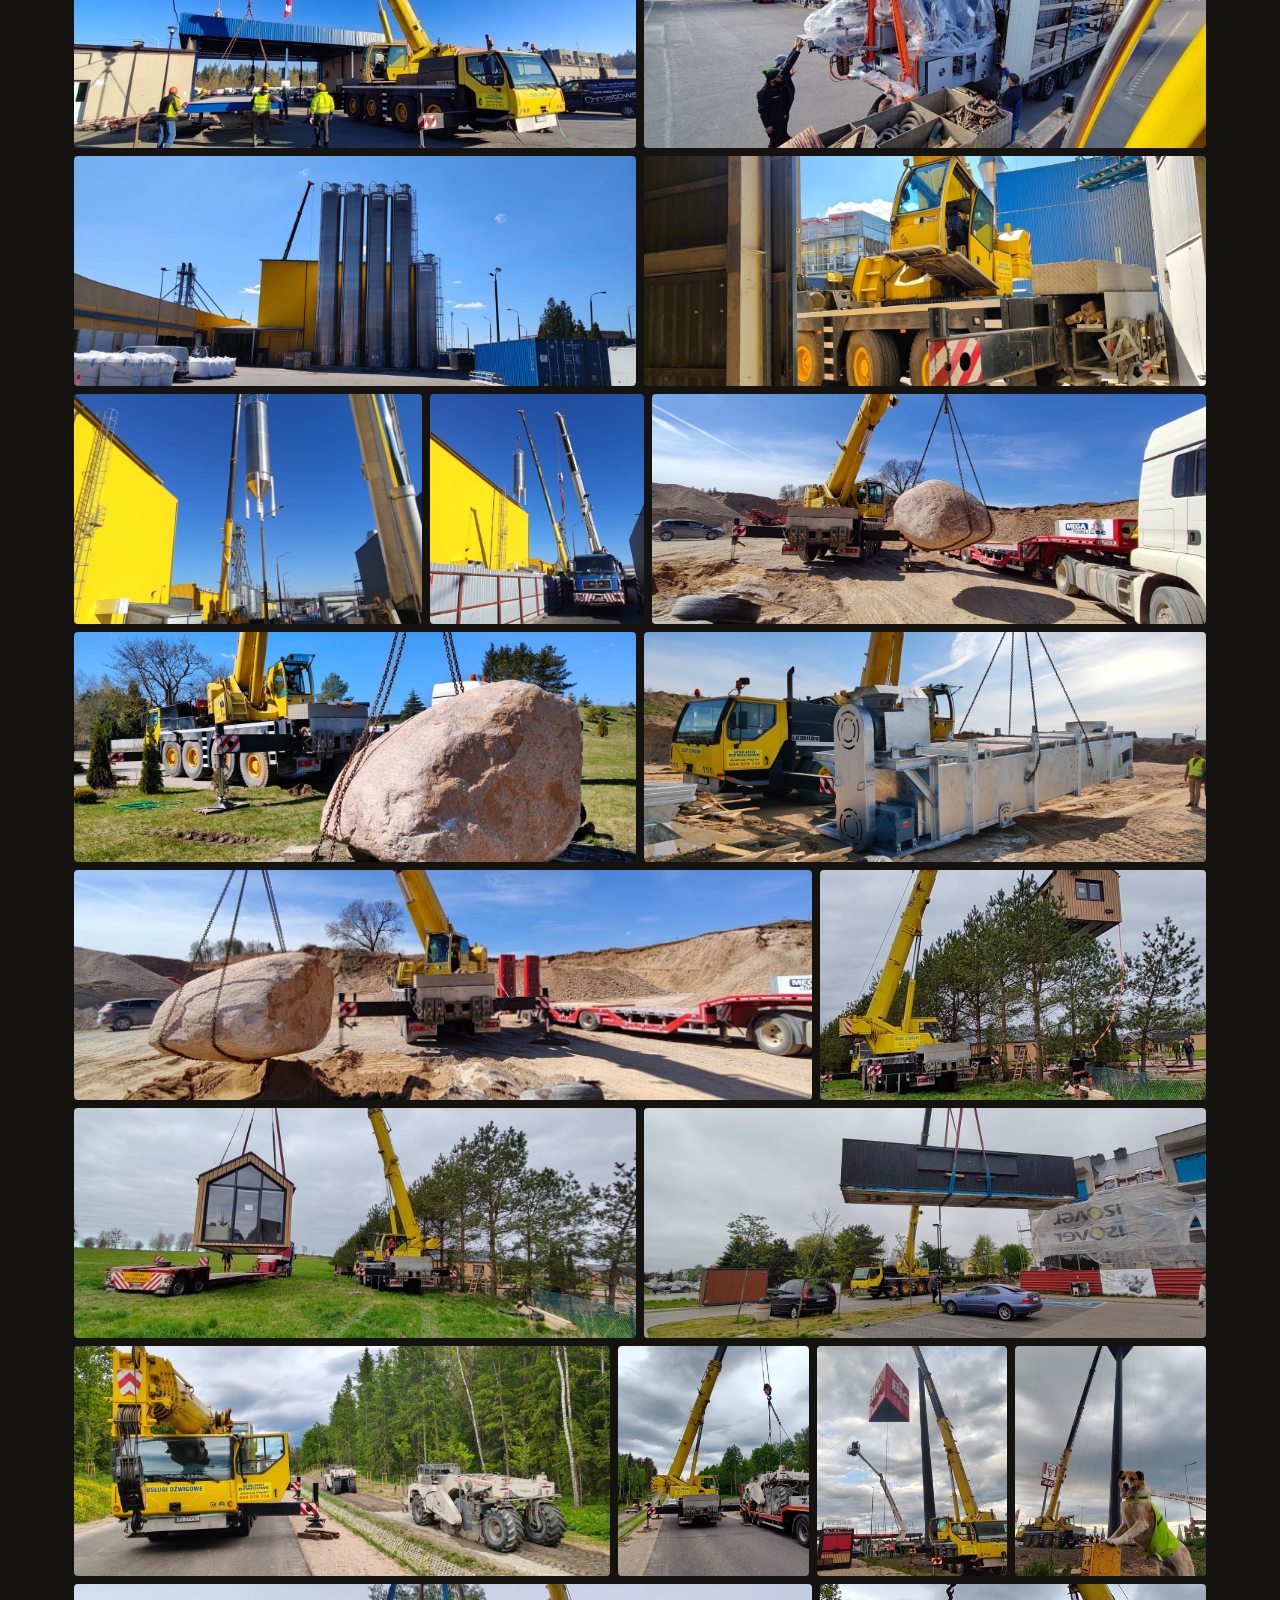
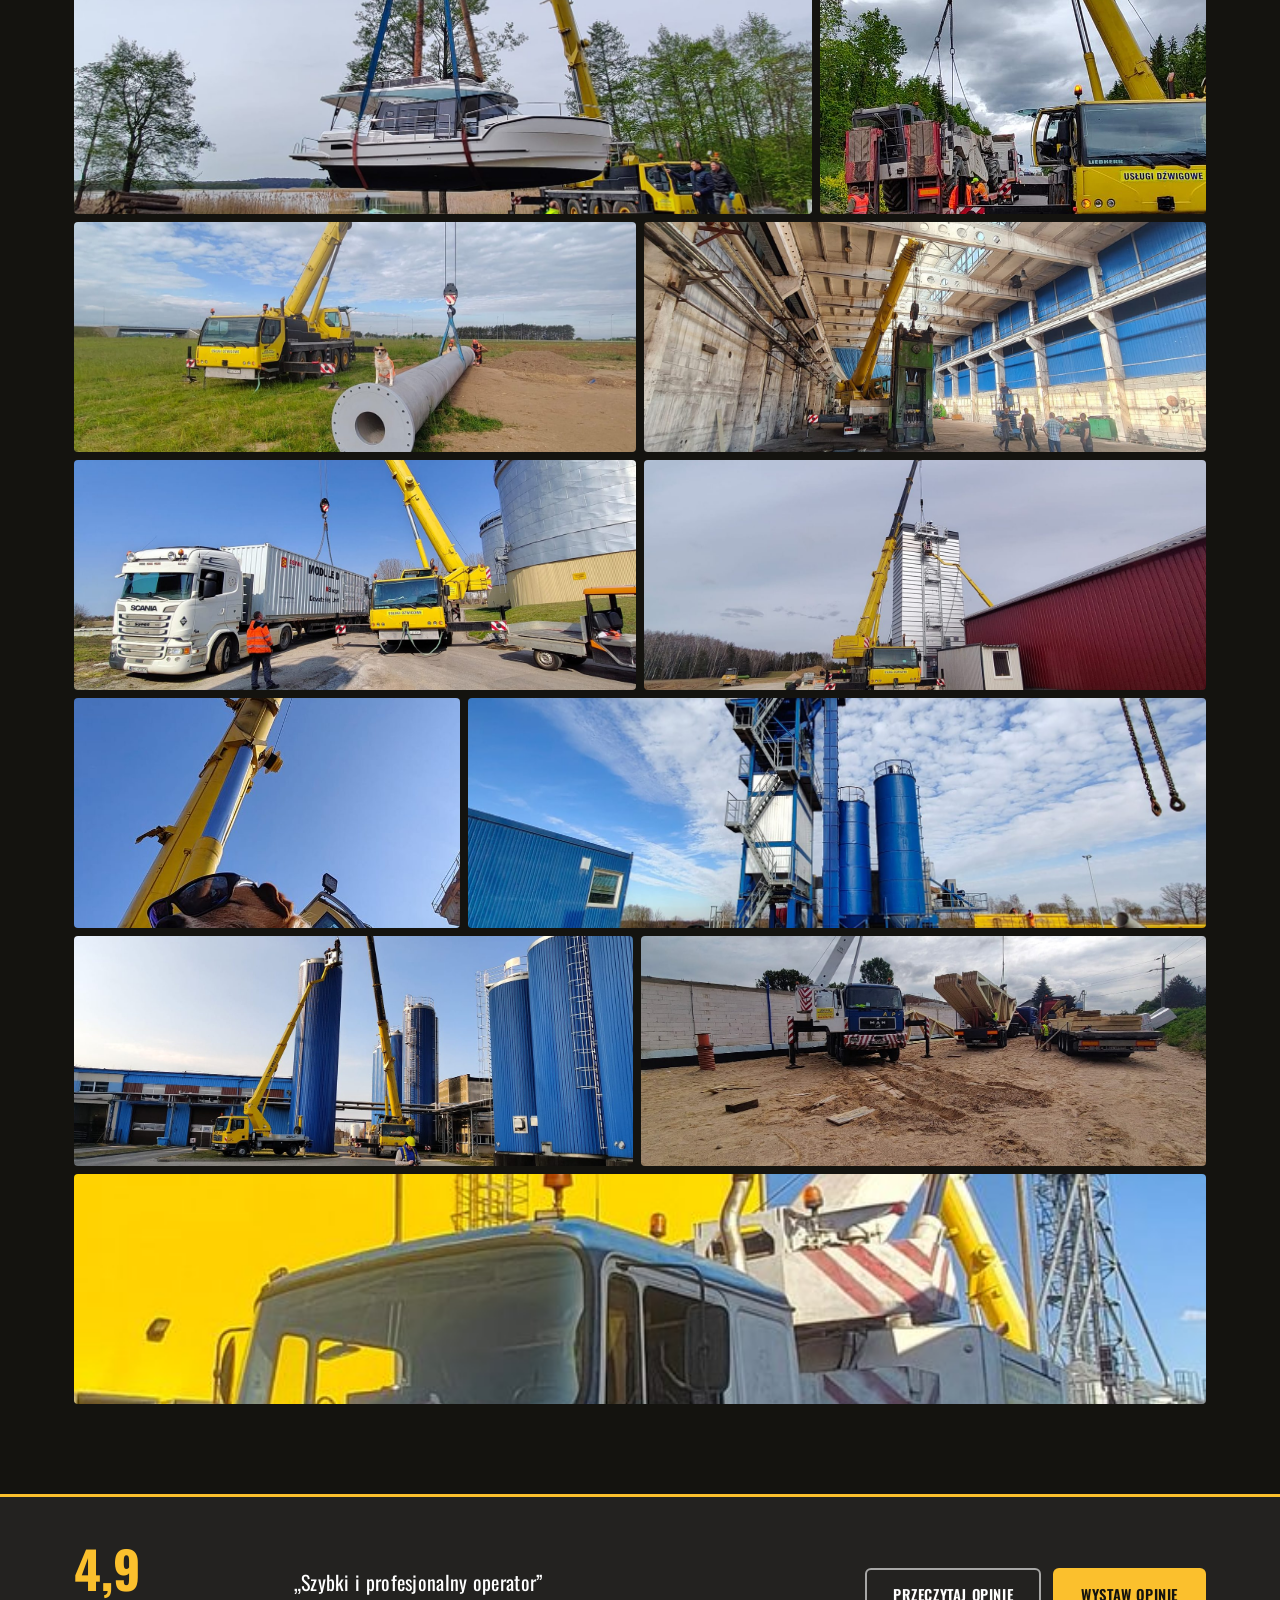
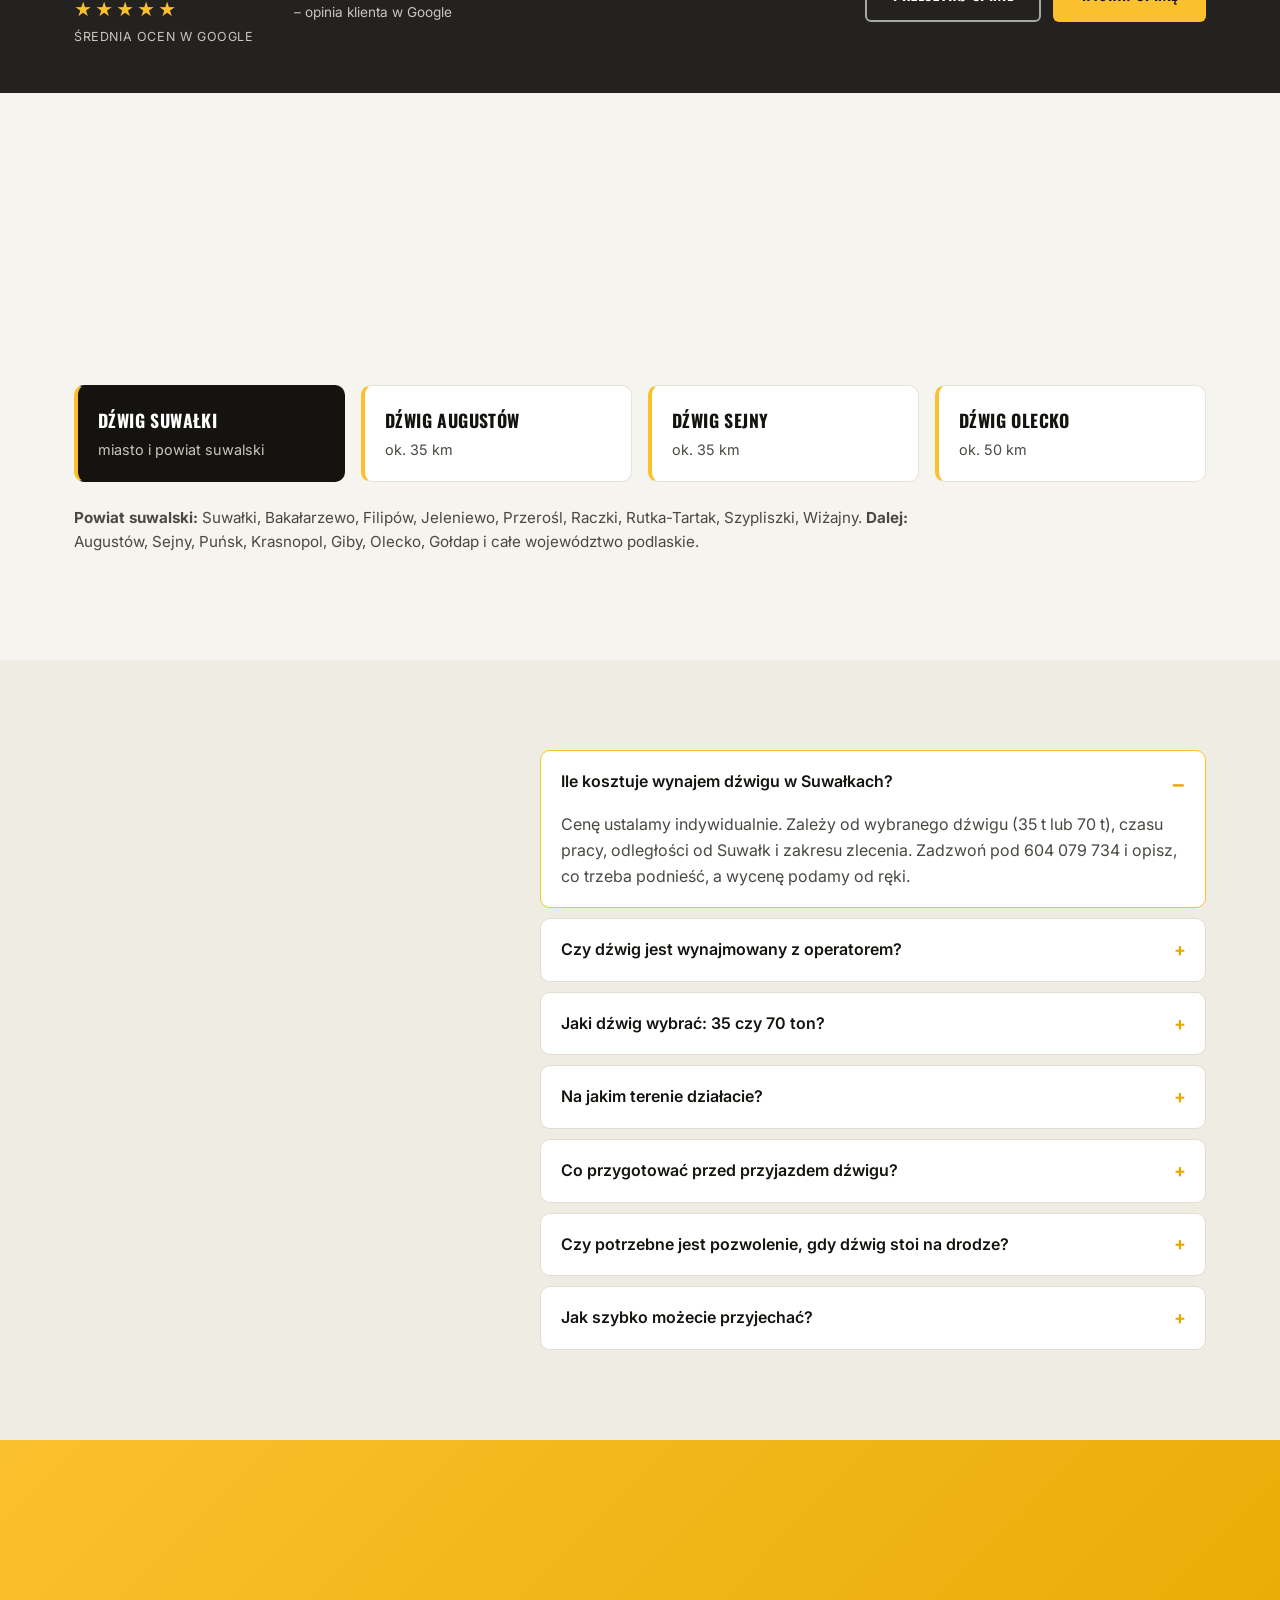
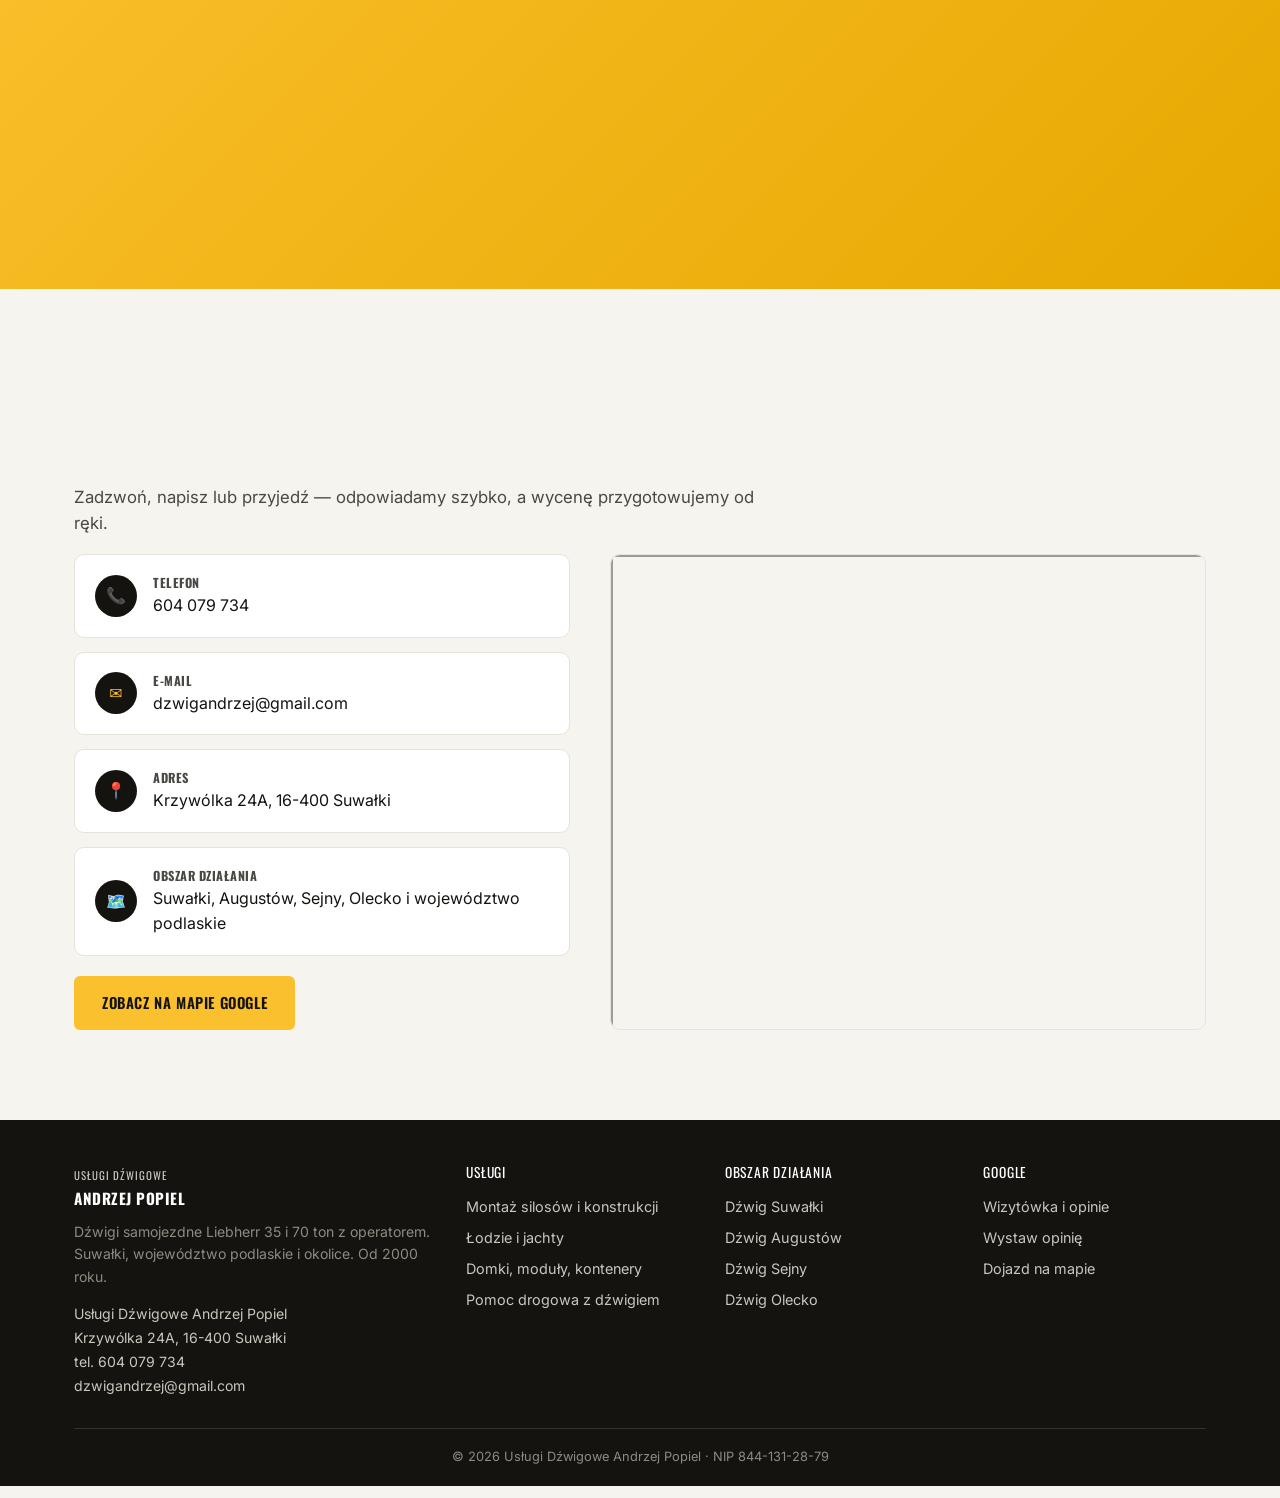
==== commit 6ecb6696: "SEO: dane firmy (JSON-LD), FAQ, obszar dzialania, podstrony uslug i miejscowosci, sitemap, robots, w" ====
--- a/index.html
+++ b/index.html
@@ -3,25 +3,282 @@
 <head>
 <meta charset="UTF-8">
 <meta name="viewport" content="width=device-width, initial-scale=1.0">
-<title>Usługi Dźwigowe Andrzej Popiel — Suwałki | Wynajem dźwigów do max 70 ton</title>
-<meta name="description" content="Usługi dźwigowe Andrzej Popiel — Suwałki i województwo podlaskie. Dźwigi samojezdne Liebherr do max 70 ton. Montaż konstrukcji, przeładunek, transport łodzi, pomoc drogowa. Tel. 604 079 734.">
-<meta name="keywords" content="usługi dźwigowe Suwałki, wynajem dźwigu Suwałki, dźwig Podlaskie, żuraw samojezdny, Liebherr 35 ton, Liebherr 70 ton">
-<meta property="og:title" content="Usługi Dźwigowe Andrzej Popiel — Suwałki">
-<meta property="og:description" content="Dźwigi samojezdne Liebherr max 70 ton. Usługi na terenie Suwałk i całego województwa podlaskiego.">
-<meta property="og:image" content="assets/img/hero.jpg">
+<title>Dźwig Suwałki – usługi dźwigowe, wynajem dźwigu do 70 t | Popiel</title>
+<meta name="description" content="Dźwig Suwałki: usługi dźwigowe i wynajem dźwigów samojezdnych Liebherr 35 t i 70 t z operatorem. Suwałki, Augustów, Sejny, podlaskie. Tel. 604 079 734.">
+<link rel="canonical" href="https://www.dzwigsuwalki.pl/">
+<meta name="geo.region" content="PL-PD">
+<meta name="geo.placename" content="Suwałki">
 <meta property="og:type" content="website">
-<link rel="icon" href="assets/img/favicon.svg" type="image/svg+xml">
+<meta property="og:locale" content="pl_PL">
+<meta name="keywords" content="dźwig Suwałki, usługi dźwigowe Suwałki, wynajem dźwigu Suwałki, dźwigi Suwałki, żuraw samojezdny Suwałki, dźwig Augustów, dźwig Sejny, Liebherr 35 ton, Liebherr 70 ton">
+<meta property="og:site_name" content="Usługi Dźwigowe Andrzej Popiel">
+<meta property="og:title" content="Dźwig Suwałki – usługi dźwigowe, wynajem dźwigu do 70 t | Popiel">
+<meta property="og:description" content="Dźwig Suwałki: usługi dźwigowe i wynajem dźwigów samojezdnych Liebherr 35 t i 70 t z operatorem. Suwałki, Augustów, Sejny, podlaskie. Tel. 604 079 734.">
+<meta property="og:url" content="https://www.dzwigsuwalki.pl/">
+<meta property="og:image" content="https://www.dzwigsuwalki.pl/assets/img/hero.jpg">
+<meta name="twitter:card" content="summary_large_image">
+<link rel="icon" href="/assets/img/favicon.svg" type="image/svg+xml">
 <link rel="preconnect" href="https://fonts.googleapis.com">
 <link rel="preconnect" href="https://fonts.gstatic.com" crossorigin>
 <link href="https://fonts.googleapis.com/css2?family=Oswald:wght@500;600;700&family=Inter:wght@400;500;600;700&display=swap" rel="stylesheet">
-<link rel="stylesheet" href="assets/css/style.css">
+<link rel="stylesheet" href="/assets/css/style.css">
+<script type="application/ld+json">
+{
+ "@context": "https://schema.org",
+ "@graph": [
+  {
+   "@type": "LocalBusiness",
+   "@id": "https://www.dzwigsuwalki.pl/#firma",
+   "name": "Usługi Dźwigowe Andrzej Popiel",
+   "alternateName": "Dźwig Suwałki",
+   "url": "https://www.dzwigsuwalki.pl/",
+   "telephone": "+48604079734",
+   "email": "dzwigandrzej@gmail.com",
+   "image": "https://www.dzwigsuwalki.pl/assets/img/hero.jpg",
+   "description": "Usługi dźwigowe i wynajem dźwigów samojezdnych Liebherr 35 t i 70 t z operatorem w Suwałkach i województwie podlaskim. Firma rodzinna działająca od 2000 roku.",
+   "foundingDate": "2000",
+   "taxID": "8441312879",
+   "address": {
+    "@type": "PostalAddress",
+    "streetAddress": "Krzywólka 24A",
+    "addressLocality": "Suwałki",
+    "postalCode": "16-400",
+    "addressRegion": "podlaskie",
+    "addressCountry": "PL"
+   },
+   "geo": {
+    "@type": "GeoCoordinates",
+    "latitude": 54.12317,
+    "longitude": 22.909948
+   },
+   "hasMap": "https://www.google.com/maps/place/?q=place_id:ChIJlbcXDkkC4UYRkicDk2VpRoY",
+   "sameAs": [
+    "https://www.google.com/maps/place/?q=place_id:ChIJlbcXDkkC4UYRkicDk2VpRoY"
+   ],
+   "areaServed": [
+    {
+     "@type": "City",
+     "name": "Suwałki"
+    },
+    {
+     "@type": "City",
+     "name": "Augustów"
+    },
+    {
+     "@type": "City",
+     "name": "Sejny"
+    },
+    {
+     "@type": "City",
+     "name": "Olecko"
+    },
+    {
+     "@type": "City",
+     "name": "Gołdap"
+    },
+    {
+     "@type": "City",
+     "name": "Filipów"
+    },
+    {
+     "@type": "City",
+     "name": "Raczki"
+    },
+    {
+     "@type": "City",
+     "name": "Szypliszki"
+    },
+    {
+     "@type": "City",
+     "name": "Jeleniewo"
+    },
+    {
+     "@type": "City",
+     "name": "Wiżajny"
+    },
+    {
+     "@type": "City",
+     "name": "Przerośl"
+    },
+    {
+     "@type": "City",
+     "name": "Bakałarzewo"
+    },
+    {
+     "@type": "City",
+     "name": "Rutka-Tartak"
+    },
+    {
+     "@type": "City",
+     "name": "Puńsk"
+    },
+    {
+     "@type": "City",
+     "name": "Krasnopol"
+    },
+    {
+     "@type": "City",
+     "name": "Giby"
+    },
+    {
+     "@type": "AdministrativeArea",
+     "name": "województwo podlaskie"
+    }
+   ],
+   "knowsAbout": [
+    "usługi dźwigowe",
+    "wynajem dźwigu",
+    "dźwig samojezdny",
+    "żuraw samojezdny",
+    "montaż silosów",
+    "wodowanie łodzi",
+    "pomoc drogowa"
+   ],
+   "hasOfferCatalog": {
+    "@type": "OfferCatalog",
+    "name": "Usługi dźwigowe",
+    "itemListElement": [
+     {
+      "@type": "Offer",
+      "itemOffered": {
+       "@type": "Service",
+       "name": "Wynajem dźwigu samojezdnego 35 t z operatorem"
+      }
+     },
+     {
+      "@type": "Offer",
+      "itemOffered": {
+       "@type": "Service",
+       "name": "Wynajem dźwigu samojezdnego 70 t z operatorem"
+      }
+     },
+     {
+      "@type": "Offer",
+      "itemOffered": {
+       "@type": "Service",
+       "name": "Montaż silosów i konstrukcji stalowych"
+      }
+     },
+     {
+      "@type": "Offer",
+      "itemOffered": {
+       "@type": "Service",
+       "name": "Przenoszenie domków i modułów"
+      }
+     },
+     {
+      "@type": "Offer",
+      "itemOffered": {
+       "@type": "Service",
+       "name": "Wodowanie i przeładunek łodzi"
+      }
+     },
+     {
+      "@type": "Offer",
+      "itemOffered": {
+       "@type": "Service",
+       "name": "Pomoc drogowa z dźwigiem"
+      }
+     },
+     {
+      "@type": "Offer",
+      "itemOffered": {
+       "@type": "Service",
+       "name": "Montaż reklam i konstrukcji na wysokości"
+      }
+     },
+     {
+      "@type": "Offer",
+      "itemOffered": {
+       "@type": "Service",
+       "name": "Przeładunek materiałów i maszyn"
+      }
+     }
+    ]
+   }
+  },
+  {
+   "@type": "WebSite",
+   "@id": "https://www.dzwigsuwalki.pl/#website",
+   "url": "https://www.dzwigsuwalki.pl/",
+   "name": "Dźwig Suwałki – Usługi Dźwigowe Andrzej Popiel",
+   "inLanguage": "pl-PL",
+   "publisher": {
+    "@id": "https://www.dzwigsuwalki.pl/#firma"
+   }
+  },
+  {
+   "@type": "FAQPage",
+   "@id": "https://www.dzwigsuwalki.pl/#faq",
+   "mainEntity": [
+    {
+     "@type": "Question",
+     "name": "Ile kosztuje wynajem dźwigu w Suwałkach?",
+     "acceptedAnswer": {
+      "@type": "Answer",
+      "text": "Cenę ustalamy indywidualnie. Zależy od wybranego dźwigu (35 t lub 70 t), czasu pracy, odległości od Suwałk i zakresu zlecenia. Zadzwoń pod 604 079 734 i opisz, co trzeba podnieść, a wycenę podamy od ręki."
+     }
+    },
+    {
+     "@type": "Question",
+     "name": "Czy dźwig jest wynajmowany z operatorem?",
+     "acceptedAnswer": {
+      "@type": "Answer",
+      "text": "Tak. Wynajmujemy dźwigi samojezdne razem z obsługą operatorską, więc nie musisz szukać osoby z uprawnieniami."
+     }
+    },
+    {
+     "@type": "Question",
+     "name": "Jaki dźwig wybrać: 35 czy 70 ton?",
+     "acceptedAnswer": {
+      "@type": "Answer",
+      "text": "Udźwig zależy od wysięgu, czyli od tego, jak daleko od dźwigu trzeba podnieść ładunek. Dźwig 35 t wystarcza przy lżejszych elementach i krótkim wysięgu, a 70 t wybieramy do cięższych silosów, konstrukcji i domków albo gdy dźwig musi stanąć dalej. Pomożemy dobrać sprzęt podczas wyceny."
+     }
+    },
+    {
+     "@type": "Question",
+     "name": "Na jakim terenie działacie?",
+     "acceptedAnswer": {
+      "@type": "Answer",
+      "text": "Głównie w Suwałkach i powiecie suwalskim, a także w Augustowie, Sejnach, Olecku i w całym województwie podlaskim. Dalsze wyjazdy też są możliwe."
+     }
+    },
+    {
+     "@type": "Question",
+     "name": "Co przygotować przed przyjazdem dźwigu?",
+     "acceptedAnswer": {
+      "@type": "Answer",
+      "text": "Potrzebny jest dojazd dla dźwigu, utwardzone miejsce na podpory i wolna przestrzeń w zasięgu wysięgnika (uwaga na linie energetyczne). Warto znać masę i wymiary ładunku. Zdjęcie miejsca pracy bardzo ułatwia wycenę."
+     }
+    },
+    {
+     "@type": "Question",
+     "name": "Czy potrzebne jest pozwolenie, gdy dźwig stoi na drodze?",
+     "acceptedAnswer": {
+      "@type": "Answer",
+      "text": "Jeśli dźwig ma stanąć na drodze publicznej lub chodniku, zwykle potrzebna jest zgoda zarządcy drogi na zajęcie pasa drogowego. Zapytaj nas przy wycenie, czy w Twoim przypadku jest wymagana."
+     }
+    },
+    {
+     "@type": "Question",
+     "name": "Jak szybko możecie przyjechać?",
+     "acceptedAnswer": {
+      "@type": "Answer",
+      "text": "To zależy od bieżących zleceń. Zadzwoń, a od razu powiemy, kiedy mamy wolny termin."
+     }
+    }
+   ]
+  }
+ ]
+}
+</script>
 </head>
 <body>
 
 <!-- ===== HEADER ===== -->
 <header class="site-header" id="header">
   <div class="container header-inner">
-    <a href="#top" class="logo">
+    <a href="#top" class="logo" aria-label="Usługi Dźwigowe Andrzej Popiel – strona główna">
       <svg class="logo-icon" viewBox="0 0 64 64" aria-hidden="true">
         <rect x="2" y="54" width="60" height="6" rx="1"/>
         <rect x="8" y="48" width="10" height="8"/>
@@ -32,13 +289,13 @@
       <span class="logo-text">USŁUGI DŹWIGOWE<br><strong>Andrzej Popiel</strong></span>
     </a>
 
-    <nav class="main-nav" id="mainNav">
+    <nav class="main-nav" id="mainNav" aria-label="Menu główne">
       <a href="#o-firmie">O firmie</a>
-      <a href="#historia">Historia</a>
       <a href="#sprzet">Park dźwigowy</a>
       <a href="#uslugi">Usługi</a>
       <a href="#galeria">Realizacje</a>
-      <a href="#cennik">Cennik</a>
+      <a href="#obszar">Obszar działania</a>
+      <a href="#faq">FAQ</a>
       <a href="#kontakt">Kontakt</a>
     </nav>
 
@@ -55,17 +312,18 @@
 </header>
 
 <a id="top"></a>
+<main>
 
 <!-- ===== HERO ===== -->
 <section class="hero">
   <div class="hero-bg">
-    <img src="assets/img/hero.jpg" alt="Dźwig samojezdny Liebherr podczas montażu konstrukcji stalowej na tle błękitnego nieba" loading="eager">
+    <img src="assets/img/hero.jpg" alt="Dźwig samojezdny Liebherr w Suwałkach podczas montażu konstrukcji stalowej" loading="eager" fetchpriority="high">
     <div class="hero-overlay"></div>
   </div>
   <div class="container hero-content">
     <p class="hero-kicker">Suwałki • Województwo Podlaskie • od 2000 roku na lokalnym rynku</p>
-    <h1>Usługi dźwigowe<br>na każdą okazję</h1>
-    <p class="hero-sub">Dwa dźwigi samojezdne Liebherr do <strong>max&nbsp;70&nbsp;ton</strong>. Montaż konstrukcji, przeładunek, transport łodzi, prace przemysłowe i pomoc drogowa na terenie Suwałk i całego regionu.</p>
+    <h1>Usługi dźwigowe<br>Suwałki</h1>
+    <p class="hero-sub">Dźwig na każdą okazję. Wynajem dwóch dźwigów samojezdnych Liebherr <strong>35&nbsp;t i&nbsp;70&nbsp;t</strong> z operatorem: montaż konstrukcji, przeładunek, łodzie, domki i pomoc drogowa w Suwałkach i całym regionie.</p>
     <div class="hero-cta">
       <a href="tel:604079734" class="btn btn-primary">Zadzwoń: 604 079 734</a>
       <a href="#galeria" class="btn btn-ghost">Zobacz realizacje</a>
@@ -81,7 +339,7 @@
     <h2 class="section-title">Lokalna firma rodzinna, na której można polegać</h2>
     <div class="about-grid">
       <div class="about-text">
-        <p>Usługi Dźwigowe Andrzej Popiel to firma rodzinna z Suwałk, świadcząca usługi dźwigowe od 2000 roku na terenie Suwałk, województwa podlaskiego i okolic. Realizujemy zlecenia dla firm budowlanych, przemysłu, deweloperów, jak również dla klientów indywidualnych.</p>
+        <p>Usługi Dźwigowe Andrzej Popiel to firma rodzinna z Suwałk. Od 2000 roku świadczymy usługi dźwigowe i wynajmujemy dźwigi z operatorem w Suwałkach, powiecie suwalskim, w całym województwie podlaskim i okolicach. Realizujemy zlecenia dla firm budowlanych, przemysłu, deweloperów, jak również dla klientów indywidualnych.</p>
         <p>Dysponujemy dwoma dźwigami samojezdnymi Liebherr i własnym transportem, dzięki czemu szybko dojeżdżamy na miejsce i sprawnie wykonujemy zarówno proste, jak i nietypowe zlecenia — od montażu konstrukcji przemysłowych, przez przenoszenie domków i łodzi, po pomoc drogową.</p>
         <p>Każde zlecenie traktujemy indywidualnie — doradzamy w wyborze odpowiedniego dźwigu i sposobu wykonania prac, tak aby były bezpieczne i sprawnie przeprowadzone.</p>
       </div>
@@ -165,32 +423,36 @@
 <section class="section" id="uslugi">
   <div class="container">
     <p class="section-kicker">Co robimy</p>
-    <h2 class="section-title">Usługi</h2>
+    <h2 class="section-title">Usługi dźwigowe w Suwałkach</h2>
     <div class="services-grid">
       <div class="service-card">
         <div class="service-icon">🏗️</div>
         <h3>Wynajem dźwigów i żurawi</h3>
-        <p>Wynajem dźwigu samojezdnego wraz z obsługą operatorską na terenie Suwałk i regionu.</p>
+        <p>Wynajem dźwigu samojezdnego 35 t lub 70 t wraz z obsługą operatorską w Suwałkach i regionie.</p>
       </div>
       <div class="service-card">
         <div class="service-icon">🏭</div>
-        <h3>Montaż konstrukcji przemysłowych</h3>
+        <h3><a href="/montaz-silosow-konstrukcji/">Montaż konstrukcji przemysłowych</a></h3>
         <p>Montaż i przeładunek silosów, zbiorników, estakad i konstrukcji stalowych.</p>
+        <a class="service-more" href="/montaz-silosow-konstrukcji/">Więcej →</a>
       </div>
       <div class="service-card">
         <div class="service-icon">🏠</div>
-        <h3>Przenoszenie domków i modułów</h3>
+        <h3><a href="/przenoszenie-domkow-modulowych/">Przenoszenie domków i modułów</a></h3>
         <p>Transport i posadowienie domków całorocznych, modułów oraz kontenerów.</p>
+        <a class="service-more" href="/przenoszenie-domkow-modulowych/">Więcej →</a>
       </div>
       <div class="service-card">
         <div class="service-icon">⛵</div>
-        <h3>Łodzie i jachty</h3>
+        <h3><a href="/transport-lodzi-jachtow/">Łodzie i jachty</a></h3>
         <p>Podnoszenie, transport oraz wodowanie łodzi i jachtów motorowych.</p>
+        <a class="service-more" href="/transport-lodzi-jachtow/">Więcej →</a>
       </div>
       <div class="service-card">
         <div class="service-icon">🚛</div>
-        <h3>Pomoc drogowa</h3>
+        <h3><a href="/pomoc-drogowa-dzwig/">Pomoc drogowa</a></h3>
         <p>Stawianie i wyciąganie przewróconych lub uwięzionych pojazdów oraz maszyn.</p>
+        <a class="service-more" href="/pomoc-drogowa-dzwig/">Więcej →</a>
       </div>
       <div class="service-card">
         <div class="service-icon">📐</div>
@@ -204,8 +466,9 @@
       </div>
       <div class="service-card">
         <div class="service-icon">🪨</div>
-        <h3>Prace ogrodowe i krajobrazowe</h3>
+        <h3><a href="/przenoszenie-domkow-modulowych/">Prace ogrodowe i krajobrazowe</a></h3>
         <p>Transport i ustawianie głazów oraz elementów dekoracyjnych w ogrodach i na działkach.</p>
+        <a class="service-more" href="/przenoszenie-domkow-modulowych/">Więcej →</a>
       </div>
     </div>
   </div>
@@ -395,6 +658,79 @@
         <img src="assets/img/galeria/galeria-42.jpg" alt="Pełne wysunięcie wysięgnika na tle nieba" loading="lazy" width="675" height="1500">
         <figcaption>Pełne wysunięcie wysięgnika na tle nieba <span class="tag">| Z życia firmy |</span></figcaption>
       </figure>
+    </div>
+  </div>
+</section>
+
+<!-- ===== OPINIE ===== -->
+<section class="reviews-band">
+  <div class="container reviews-inner">
+    <div class="reviews-score">
+      <span class="reviews-num">4,9</span>
+      <span class="reviews-stars" aria-hidden="true">★★★★★</span>
+      <span class="reviews-label">średnia ocen w Google</span>
+    </div>
+    <p class="reviews-quote">„Szybki i profesjonalny operator” <span>– opinia klienta w Google</span></p>
+    <div class="reviews-cta">
+      <a href="https://www.google.com/maps/place/?q=place_id:ChIJlbcXDkkC4UYRkicDk2VpRoY" target="_blank" rel="noopener" class="btn btn-ghost">Przeczytaj opinie</a>
+      <a href="https://search.google.com/local/writereview?placeid=ChIJlbcXDkkC4UYRkicDk2VpRoY" target="_blank" rel="noopener" class="btn btn-primary">Wystaw opinię</a>
+    </div>
+  </div>
+</section>
+
+<!-- ===== OBSZAR ===== -->
+<section class="section" id="obszar">
+  <div class="container">
+    <p class="section-kicker">Obszar działania</p>
+    <h2 class="section-title">Dźwig w Suwałkach i okolicach</h2>
+    <p class="section-lead">Nasza baza jest pod Suwałkami, więc na terenie miasta i powiatu suwalskiego jesteśmy szybko. Regularnie jeździmy też do Augustowa, Sejn i Olecka, a na większe zlecenia do całego województwa podlaskiego.</p>
+    <div class="area-grid">
+      <div class="area-card area-card-main"><strong>Dźwig Suwałki</strong><span>miasto i powiat suwalski</span></div>
+      <a class="area-card" href="/dzwig-augustow/"><strong>Dźwig Augustów</strong><span>ok. 35 km</span></a>
+      <a class="area-card" href="/dzwig-sejny/"><strong>Dźwig Sejny</strong><span>ok. 35 km</span></a>
+      <a class="area-card" href="/dzwig-olecko/"><strong>Dźwig Olecko</strong><span>ok. 50 km</span></a>
+    </div>
+    <p class="area-list"><strong>Powiat suwalski:</strong> Suwałki, Bakałarzewo, Filipów, Jeleniewo, Przerośl, Raczki, Rutka-Tartak, Szypliszki, Wiżajny. <strong>Dalej:</strong> Augustów, Sejny, Puńsk, Krasnopol, Giby, Olecko, Gołdap i całe województwo podlaskie.</p>
+  </div>
+</section>
+
+<!-- ===== FAQ ===== -->
+<section class="section section-faq" id="faq">
+  <div class="container faq-wrap">
+    <div>
+      <p class="section-kicker">FAQ</p>
+      <h2 class="section-title">Najczęstsze pytania o wynajem dźwigu</h2>
+      <p class="section-lead">Nie ma tu Twojego pytania? Zadzwoń pod <a href="tel:604079734"><strong>604 079 734</strong></a>.</p>
+    </div>
+    <div class="faq-list">
+      <details class="faq-item" open>
+        <summary>Ile kosztuje wynajem dźwigu w Suwałkach?</summary>
+        <p>Cenę ustalamy indywidualnie. Zależy od wybranego dźwigu (35 t lub 70 t), czasu pracy, odległości od Suwałk i zakresu zlecenia. Zadzwoń pod 604 079 734 i opisz, co trzeba podnieść, a wycenę podamy od ręki.</p>
+      </details>
+      <details class="faq-item">
+        <summary>Czy dźwig jest wynajmowany z operatorem?</summary>
+        <p>Tak. Wynajmujemy dźwigi samojezdne razem z obsługą operatorską, więc nie musisz szukać osoby z uprawnieniami.</p>
+      </details>
+      <details class="faq-item">
+        <summary>Jaki dźwig wybrać: 35 czy 70 ton?</summary>
+        <p>Udźwig zależy od wysięgu, czyli od tego, jak daleko od dźwigu trzeba podnieść ładunek. Dźwig 35 t wystarcza przy lżejszych elementach i krótkim wysięgu, a 70 t wybieramy do cięższych silosów, konstrukcji i domków albo gdy dźwig musi stanąć dalej. Pomożemy dobrać sprzęt podczas wyceny.</p>
+      </details>
+      <details class="faq-item">
+        <summary>Na jakim terenie działacie?</summary>
+        <p>Głównie w Suwałkach i powiecie suwalskim, a także w Augustowie, Sejnach, Olecku i w całym województwie podlaskim. Dalsze wyjazdy też są możliwe.</p>
+      </details>
+      <details class="faq-item">
+        <summary>Co przygotować przed przyjazdem dźwigu?</summary>
+        <p>Potrzebny jest dojazd dla dźwigu, utwardzone miejsce na podpory i wolna przestrzeń w zasięgu wysięgnika (uwaga na linie energetyczne). Warto znać masę i wymiary ładunku. Zdjęcie miejsca pracy bardzo ułatwia wycenę.</p>
+      </details>
+      <details class="faq-item">
+        <summary>Czy potrzebne jest pozwolenie, gdy dźwig stoi na drodze?</summary>
+        <p>Jeśli dźwig ma stanąć na drodze publicznej lub chodniku, zwykle potrzebna jest zgoda zarządcy drogi na zajęcie pasa drogowego. Zapytaj nas przy wycenie, czy w Twoim przypadku jest wymagana.</p>
+      </details>
+      <details class="faq-item">
+        <summary>Jak szybko możecie przyjechać?</summary>
+        <p>To zależy od bieżących zleceń. Zadzwoń, a od razu powiemy, kiedy mamy wolny termin.</p>
+      </details>
     </div>
   </div>
 </section>
@@ -430,31 +766,65 @@
         </a>
         <div class="contact-row contact-row-static">
           <div class="contact-icon">📍</div>
-          <div><strong>Obszar działania</strong>Suwałki i województwo podlaskie</div>
+          <div><strong>Adres</strong><address class="inline-address">Krzywólka 24A, 16-400 Suwałki</address></div>
         </div>
-        <a href="https://www.google.com/maps/search/?api=1&query=Suwa%C5%82ki" target="_blank" rel="noopener" class="btn btn-primary btn-maps">Zobacz na mapie</a>
+        <div class="contact-row contact-row-static">
+          <div class="contact-icon">🗺️</div>
+          <div><strong>Obszar działania</strong>Suwałki, Augustów, Sejny, Olecko i województwo podlaskie</div>
+        </div>
+        <a href="https://www.google.com/maps/place/?q=place_id:ChIJlbcXDkkC4UYRkicDk2VpRoY" target="_blank" rel="noopener" class="btn btn-primary btn-maps">Zobacz na mapie Google</a>
       </div>
       <div class="contact-map">
-        <iframe src="https://maps.google.com/maps?q=Suwa%C5%82ki&t=&z=11&ie=UTF8&iwloc=&output=embed" loading="lazy" referrerpolicy="no-referrer-when-downgrade" title="Mapa – Suwałki"></iframe>
-      </div>
-    </div>
-  </div>
-</section>
+        <iframe src="https://maps.google.com/maps?q=Us%C5%82ugi%20D%C5%BAwigowe%20Andrzej%20Popiel%2C%20Krzyw%C3%B3lka%2024A%2C%2016-400%20Suwa%C5%82ki&t=&z=12&ie=UTF8&iwloc=&output=embed" loading="lazy" referrerpolicy="no-referrer-when-downgrade" title="Mapa dojazdu – Usługi Dźwigowe Andrzej Popiel, Krzywólka 24A, Suwałki"></iframe>
+      </div>
+    </div>
+  </div>
+</section>
+
+</main>
 
 <!-- ===== FOOTER ===== -->
 <footer class="site-footer">
   <div class="container">
-    <div class="footer-inner">
+    <div class="footer-grid">
       <div class="footer-brand">
         <span class="logo-text">USŁUGI DŹWIGOWE<br><strong>Andrzej Popiel</strong></span>
-        <p>Dźwigi samojezdne 35 i 70 ton — Suwałki i województwo podlaskie.</p>
-      </div>
-      <div class="footer-contact">
-        <a href="tel:604079734">604 079 734</a>
-        <a href="mailto:dzwigandrzej@gmail.com">dzwigandrzej@gmail.com</a>
-      </div>
-    </div>
-    <p class="footer-bottom">&copy; <span id="year"></span> Usługi Dźwigowe Andrzej Popiel. Wszystkie prawa zastrzeżone.</p>
+        <p>Dźwigi samojezdne Liebherr 35 i 70 ton z operatorem. Suwałki, województwo podlaskie i okolice. Od 2000 roku.</p>
+        <address class="footer-nap">
+          Usługi Dźwigowe Andrzej Popiel<br>
+          Krzywólka 24A, 16-400 Suwałki<br>
+          <a href="tel:604079734">tel. 604 079 734</a><br>
+          <a href="mailto:dzwigandrzej@gmail.com">dzwigandrzej@gmail.com</a>
+        </address>
+      </div>
+      <div class="footer-col">
+        <p class="footer-head">Usługi</p>
+        <ul>
+          <li><a href="/montaz-silosow-konstrukcji/">Montaż silosów i konstrukcji</a></li>
+          <li><a href="/transport-lodzi-jachtow/">Łodzie i jachty</a></li>
+          <li><a href="/przenoszenie-domkow-modulowych/">Domki, moduły, kontenery</a></li>
+          <li><a href="/pomoc-drogowa-dzwig/">Pomoc drogowa z dźwigiem</a></li>
+        </ul>
+      </div>
+      <div class="footer-col">
+        <p class="footer-head">Obszar działania</p>
+        <ul>
+          <li><a href="/">Dźwig Suwałki</a></li>
+          <li><a href="/dzwig-augustow/">Dźwig Augustów</a></li>
+          <li><a href="/dzwig-sejny/">Dźwig Sejny</a></li>
+          <li><a href="/dzwig-olecko/">Dźwig Olecko</a></li>
+        </ul>
+      </div>
+      <div class="footer-col">
+        <p class="footer-head">Google</p>
+        <ul>
+          <li><a href="https://www.google.com/maps/place/?q=place_id:ChIJlbcXDkkC4UYRkicDk2VpRoY" target="_blank" rel="noopener">Wizytówka i opinie</a></li>
+          <li><a href="https://search.google.com/local/writereview?placeid=ChIJlbcXDkkC4UYRkicDk2VpRoY" target="_blank" rel="noopener">Wystaw opinię</a></li>
+          <li><a href="https://www.google.com/maps/place/?q=place_id:ChIJlbcXDkkC4UYRkicDk2VpRoY" target="_blank" rel="noopener">Dojazd na mapie</a></li>
+        </ul>
+      </div>
+    </div>
+    <p class="footer-bottom">&copy; <span id="year">2026</span> Usługi Dźwigowe Andrzej Popiel · NIP 844-131-28-79</p>
   </div>
 </footer>
 
@@ -469,4 +839,4 @@
 
 <script src="assets/js/script.js"></script>
 </body>
-</htm+</html>
--- a/assets/css/style.css
+++ b/assets/css/style.css
@@ -300,3 +300,108 @@
 @media (max-width: 400px){
   .services-grid{grid-template-columns:1fr;}
 }
+
+/* =========================================================
+   SEO update 2026-10 — nowe sekcje i podstrony
+   ========================================================= */
+address{font-style:normal;}
+.inline-address{display:inline;}
+.btn-block{width:100%;justify-content:center;}
+.btn-dark{background:var(--black);color:var(--yellow);}
+.btn-dark:hover{background:var(--grey-900);}
+
+/* usługi – linki */
+.service-card h3 a:hover{color:var(--yellow-dark);}
+.service-more{display:inline-block;margin-top:12px;font-family:var(--font-head);font-size:.8rem;letter-spacing:.6px;text-transform:uppercase;color:var(--black);border-bottom:2px solid var(--yellow);}
+.service-more:hover{color:var(--yellow-dark);}
+
+/* opinie */
+.reviews-band{background:var(--grey-900);color:var(--white);padding:46px 0;border-top:3px solid var(--yellow);}
+.reviews-inner{display:grid;grid-template-columns:auto 1fr auto;gap:40px;align-items:center;}
+.reviews-score{display:flex;flex-direction:column;align-items:flex-start;gap:2px;}
+.reviews-num{font-family:var(--font-head);font-size:3.2rem;line-height:1;color:var(--yellow);font-weight:700;}
+.reviews-stars{color:var(--yellow);letter-spacing:3px;font-size:1.1rem;}
+.reviews-label{font-size:.78rem;text-transform:uppercase;letter-spacing:.6px;color:var(--grey-300);}
+.reviews-quote{margin:0;font-size:1.25rem;font-family:var(--font-head);letter-spacing:.3px;}
+.reviews-quote span{display:block;font-family:var(--font-body);font-size:.85rem;color:var(--grey-300);margin-top:4px;letter-spacing:0;}
+.reviews-cta{display:flex;gap:12px;flex-wrap:wrap;}
+
+/* obszar */
+.area-grid{display:grid;grid-template-columns:repeat(4,1fr);gap:16px;margin:10px 0 24px;}
+.area-card{display:flex;flex-direction:column;gap:4px;background:var(--white);border:1px solid #e7e3d8;border-left:4px solid var(--yellow);border-radius:var(--radius);padding:20px 20px;transition:transform .15s ease, box-shadow .15s ease;}
+a.area-card:hover{transform:translateY(-3px);box-shadow:var(--shadow);}
+.area-card strong{font-family:var(--font-head);text-transform:uppercase;letter-spacing:.4px;font-size:1.1rem;}
+.area-card span{color:var(--grey-700);font-size:.9rem;}
+.area-card-main{background:var(--black);color:var(--white);border-color:var(--black);border-left-color:var(--yellow);}
+.area-card-main span{color:var(--grey-300);}
+.area-list{color:var(--grey-700);max-width:900px;font-size:.95rem;}
+
+/* FAQ */
+.section-faq{background:#efece4;}
+.faq-wrap{display:grid;grid-template-columns:1fr 1.6fr;gap:50px;align-items:start;}
+.faq-list{display:flex;flex-direction:column;gap:10px;}
+.faq-item{background:var(--white);border:1px solid #e2ddd0;border-radius:var(--radius);}
+.faq-item summary{cursor:pointer;list-style:none;padding:18px 52px 18px 20px;font-weight:600;position:relative;}
+.faq-item summary::-webkit-details-marker{display:none;}
+.faq-item summary::after{content:"+";position:absolute;right:20px;top:50%;transform:translateY(-50%);font-family:var(--font-head);font-size:1.4rem;color:var(--yellow-dark);}
+.faq-item[open] summary::after{content:"–";}
+.faq-item[open]{border-color:var(--yellow);}
+.faq-item p{padding:0 20px 18px;margin:0;color:var(--grey-700);}
+
+/* footer */
+.footer-grid{display:grid;grid-template-columns:1.6fr 1fr 1fr 1fr;gap:36px;padding-bottom:30px;border-bottom:1px solid #34322c;}
+.footer-brand p{margin-top:8px;font-size:.88rem;color:#8d8a81;}
+.footer-nap{font-size:.88rem;line-height:1.7;color:var(--grey-300);}
+.footer-nap a:hover,.footer-col a:hover{color:var(--yellow);}
+.footer-head{font-family:var(--font-head);text-transform:uppercase;letter-spacing:.8px;color:var(--white);font-size:.85rem;margin-bottom:12px;}
+.footer-col ul{list-style:none;display:flex;flex-direction:column;gap:8px;font-size:.9rem;}
+.footer-bottom{color:#8d8a81;}
+
+/* podstrony */
+.subhero{position:relative;min-height:56vh;display:flex;align-items:flex-end;color:var(--white);overflow:hidden;}
+.subhero-content{position:relative;z-index:1;padding-top:70px;padding-bottom:56px;}
+.subhero h1{font-size:clamp(2rem,4.6vw,3.4rem);margin-bottom:16px;max-width:20ch;}
+.breadcrumbs{font-size:.82rem;color:var(--grey-300);margin-bottom:18px;}
+.breadcrumbs a{color:var(--yellow);}
+.breadcrumbs span{margin:0 6px;opacity:.6;}
+.article-grid{display:grid;grid-template-columns:1.7fr 1fr;gap:50px;align-items:start;}
+.prose{max-width:720px;}
+.prose h2{font-size:1.5rem;margin:1.6em 0 .6em;}
+.prose h2:first-child{margin-top:0;}
+.prose p,.prose li{color:var(--grey-700);font-size:1.03rem;}
+.prose a{color:var(--black);border-bottom:2px solid var(--yellow);}
+.prose a:hover{color:var(--yellow-dark);}
+.check-list{list-style:none;margin:0 0 1em;display:flex;flex-direction:column;gap:6px;}
+.check-list li{position:relative;padding-left:26px;}
+.check-list li::before{content:"";position:absolute;left:0;top:.55em;width:12px;height:12px;background:var(--yellow);border-radius:2px;}
+.step-list{margin:0 0 1em;padding-left:22px;display:flex;flex-direction:column;gap:10px;}
+.step-list li::marker{font-family:var(--font-head);color:var(--yellow-dark);font-weight:700;}
+.side-card{position:sticky;top:90px;background:var(--black);color:var(--white);border-radius:var(--radius);padding:28px;border-bottom:4px solid var(--yellow);display:flex;flex-direction:column;gap:12px;}
+.side-card p{color:var(--grey-300);margin:0;font-size:.95rem;}
+.side-card .side-head{font-family:var(--font-head);text-transform:uppercase;letter-spacing:.6px;color:var(--yellow);font-size:1.2rem;}
+.side-card .btn-ghost-dark{color:var(--white);border-color:rgba(255,255,255,.5);}
+.side-card .btn-ghost-dark:hover{background:var(--white);color:var(--black);}
+.side-facts{list-style:none;margin-top:8px;border-top:1px solid #34322c;padding-top:14px;display:flex;flex-direction:column;gap:8px;font-size:.9rem;color:var(--grey-300);}
+.side-facts strong{display:inline-block;min-width:78px;font-family:var(--font-head);color:var(--yellow);font-size:1.05rem;}
+.related-grid{display:grid;grid-template-columns:repeat(3,1fr);gap:14px;}
+.related-card{display:flex;justify-content:space-between;align-items:center;background:var(--white);border:1px solid #e7e3d8;border-radius:var(--radius);padding:18px 20px;font-family:var(--font-head);text-transform:uppercase;letter-spacing:.4px;transition:border-color .15s ease, transform .15s ease;}
+.related-card:hover{border-color:var(--yellow);transform:translateX(4px);}
+.related-card .arrow{color:var(--yellow-dark);}
+.notfound{min-height:50vh;}
+
+@media (max-width: 980px){
+  .reviews-inner{grid-template-columns:1fr;gap:20px;}
+  .area-grid{grid-template-columns:1fr 1fr;}
+  .faq-wrap{grid-template-columns:1fr;gap:10px;}
+  .footer-grid{grid-template-columns:1fr 1fr;}
+  .article-grid{grid-template-columns:1fr;}
+  .side-card{position:static;}
+  .related-grid{grid-template-columns:1fr 1fr;}
+}
+@media (max-width: 600px){
+  .area-grid{grid-template-columns:1fr;}
+  .footer-grid{grid-template-columns:1fr;}
+  .related-grid{grid-template-columns:1fr;}
+  .subhero{min-height:auto;}
+  .reviews-cta .btn{flex:1 1 100%;justify-content:center;}
+}
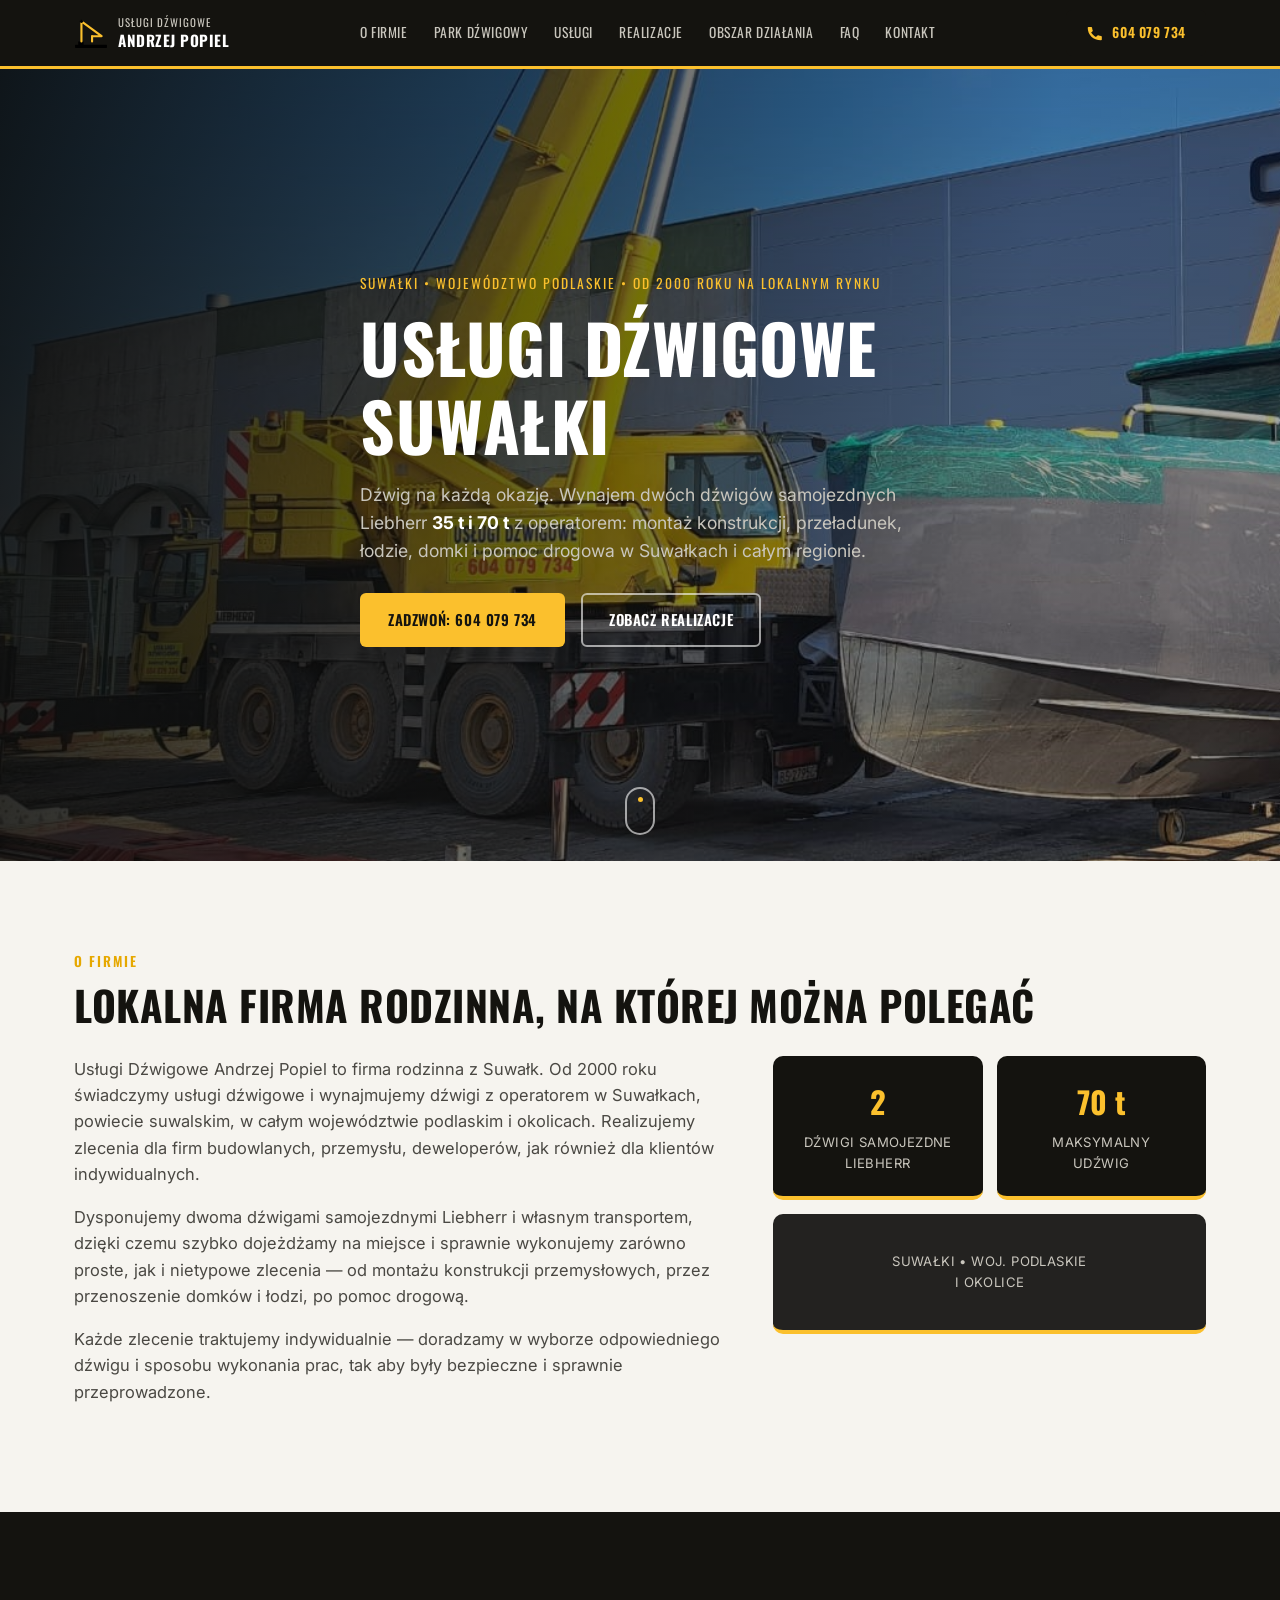
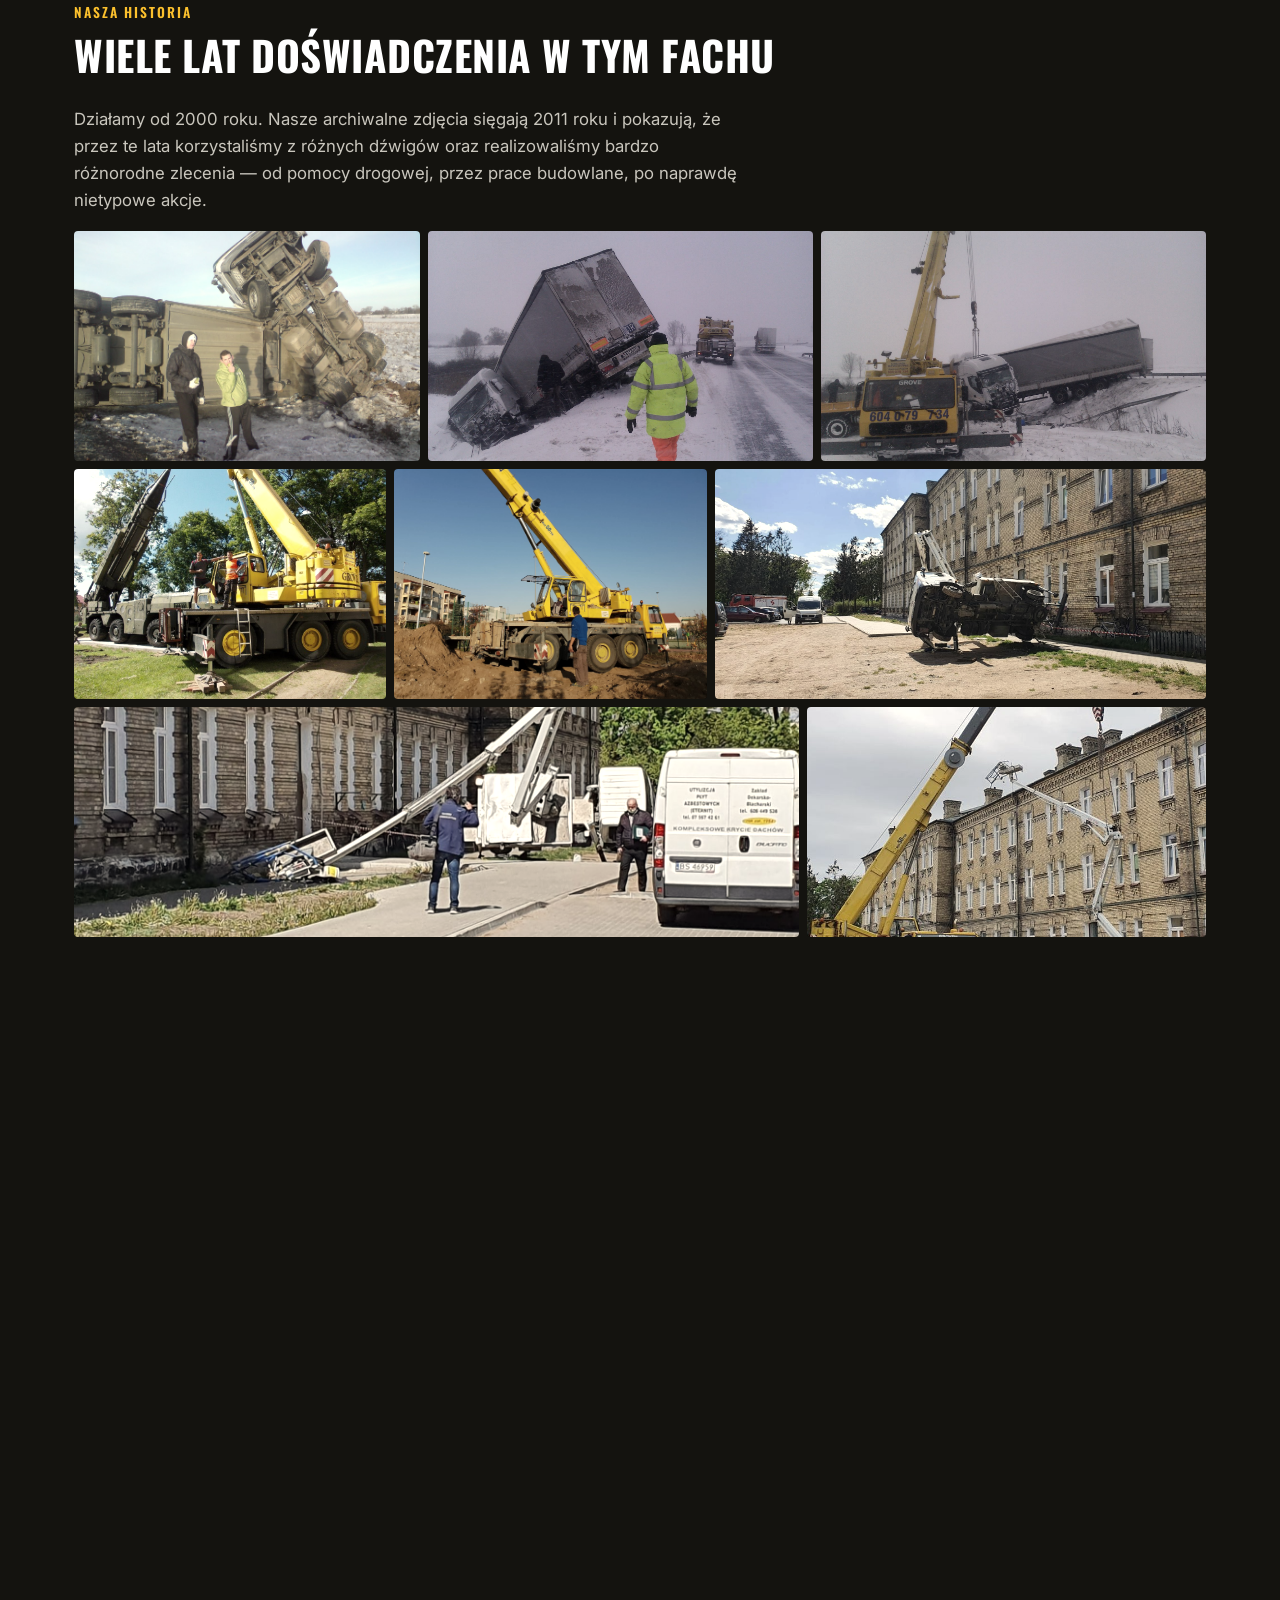
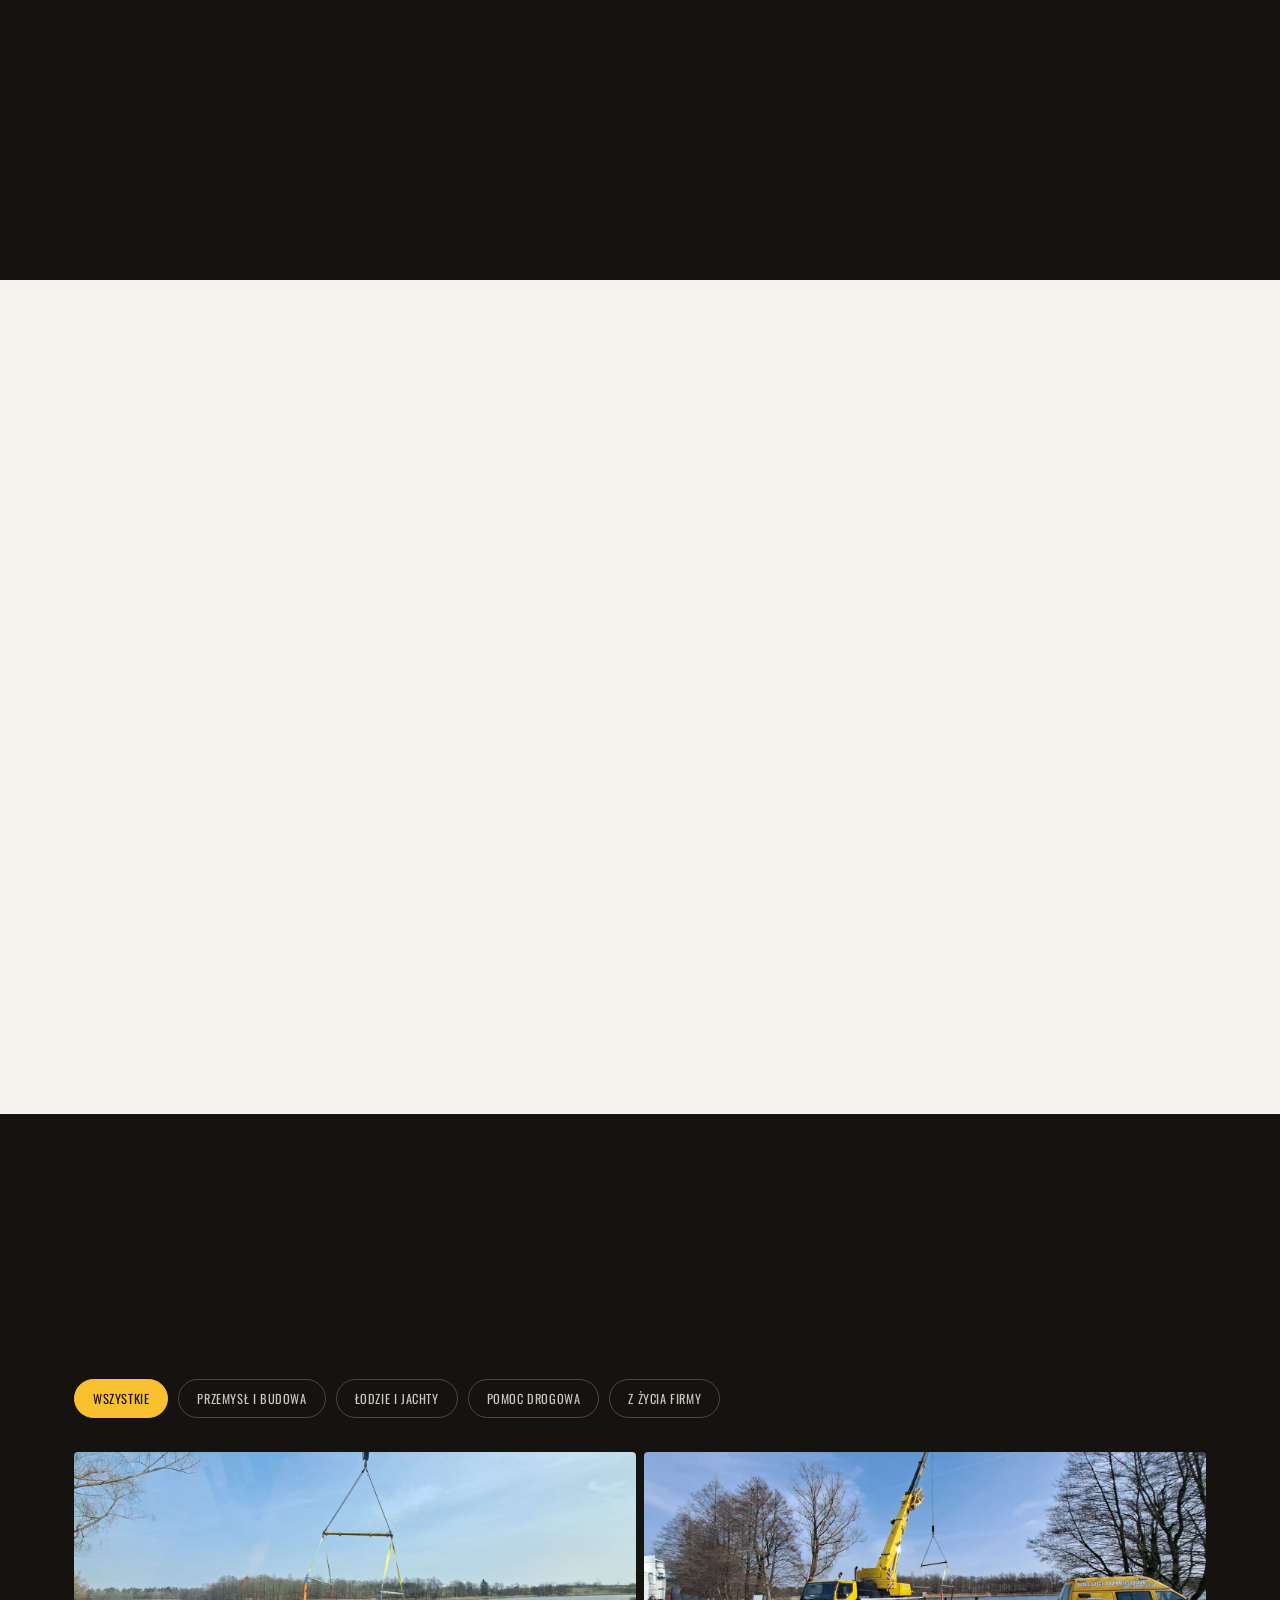
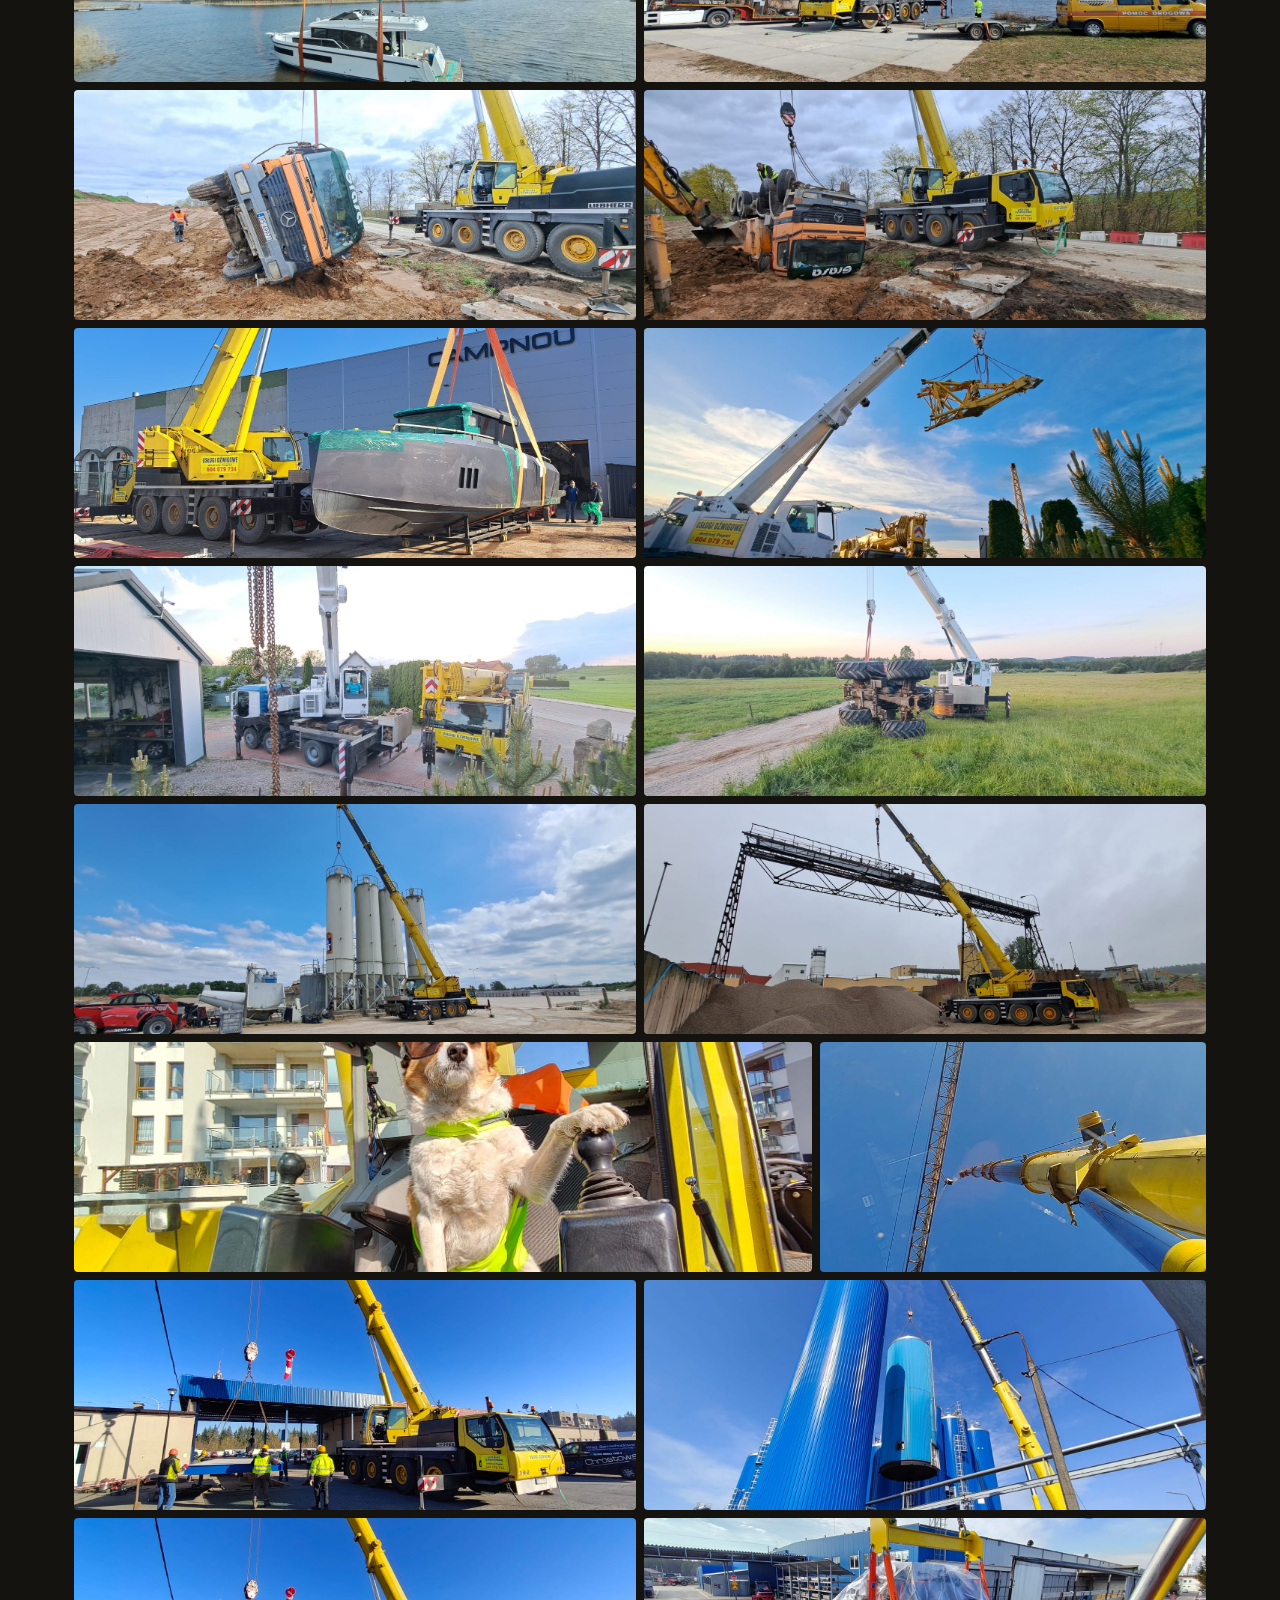
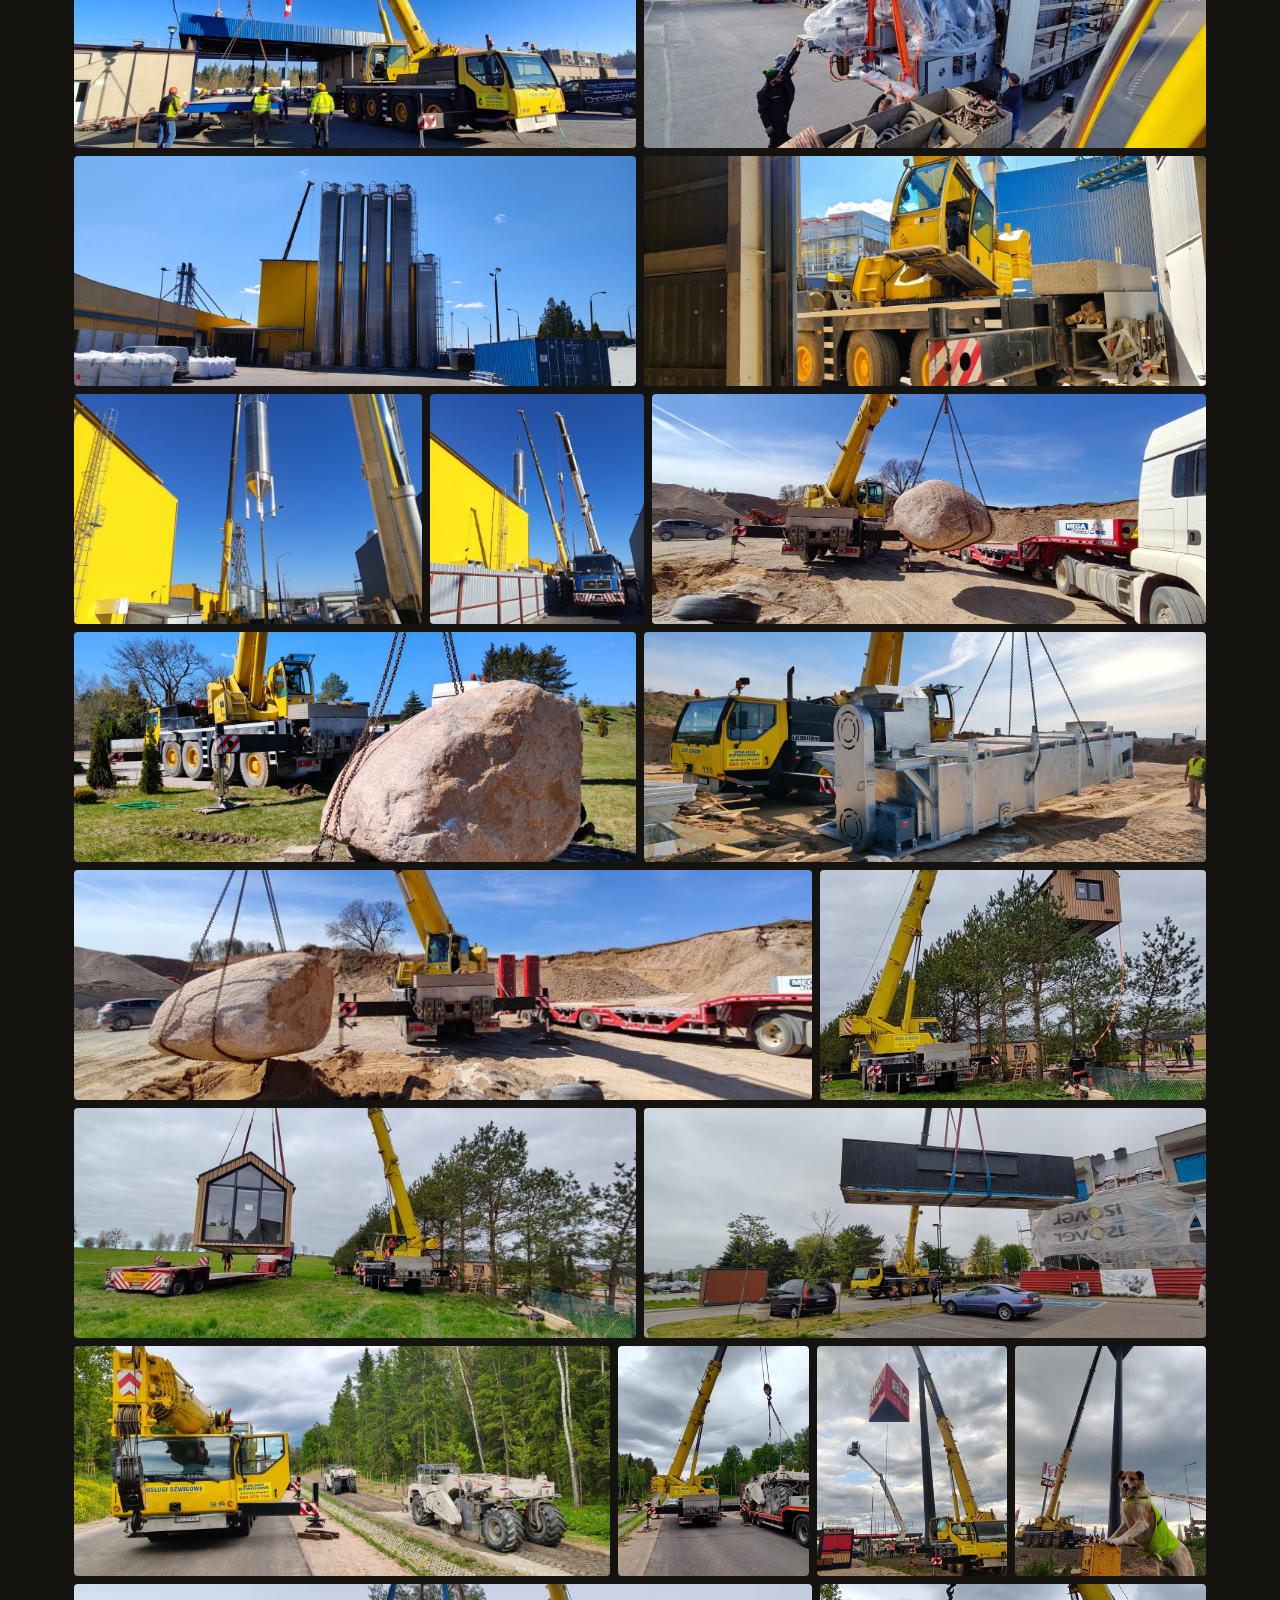
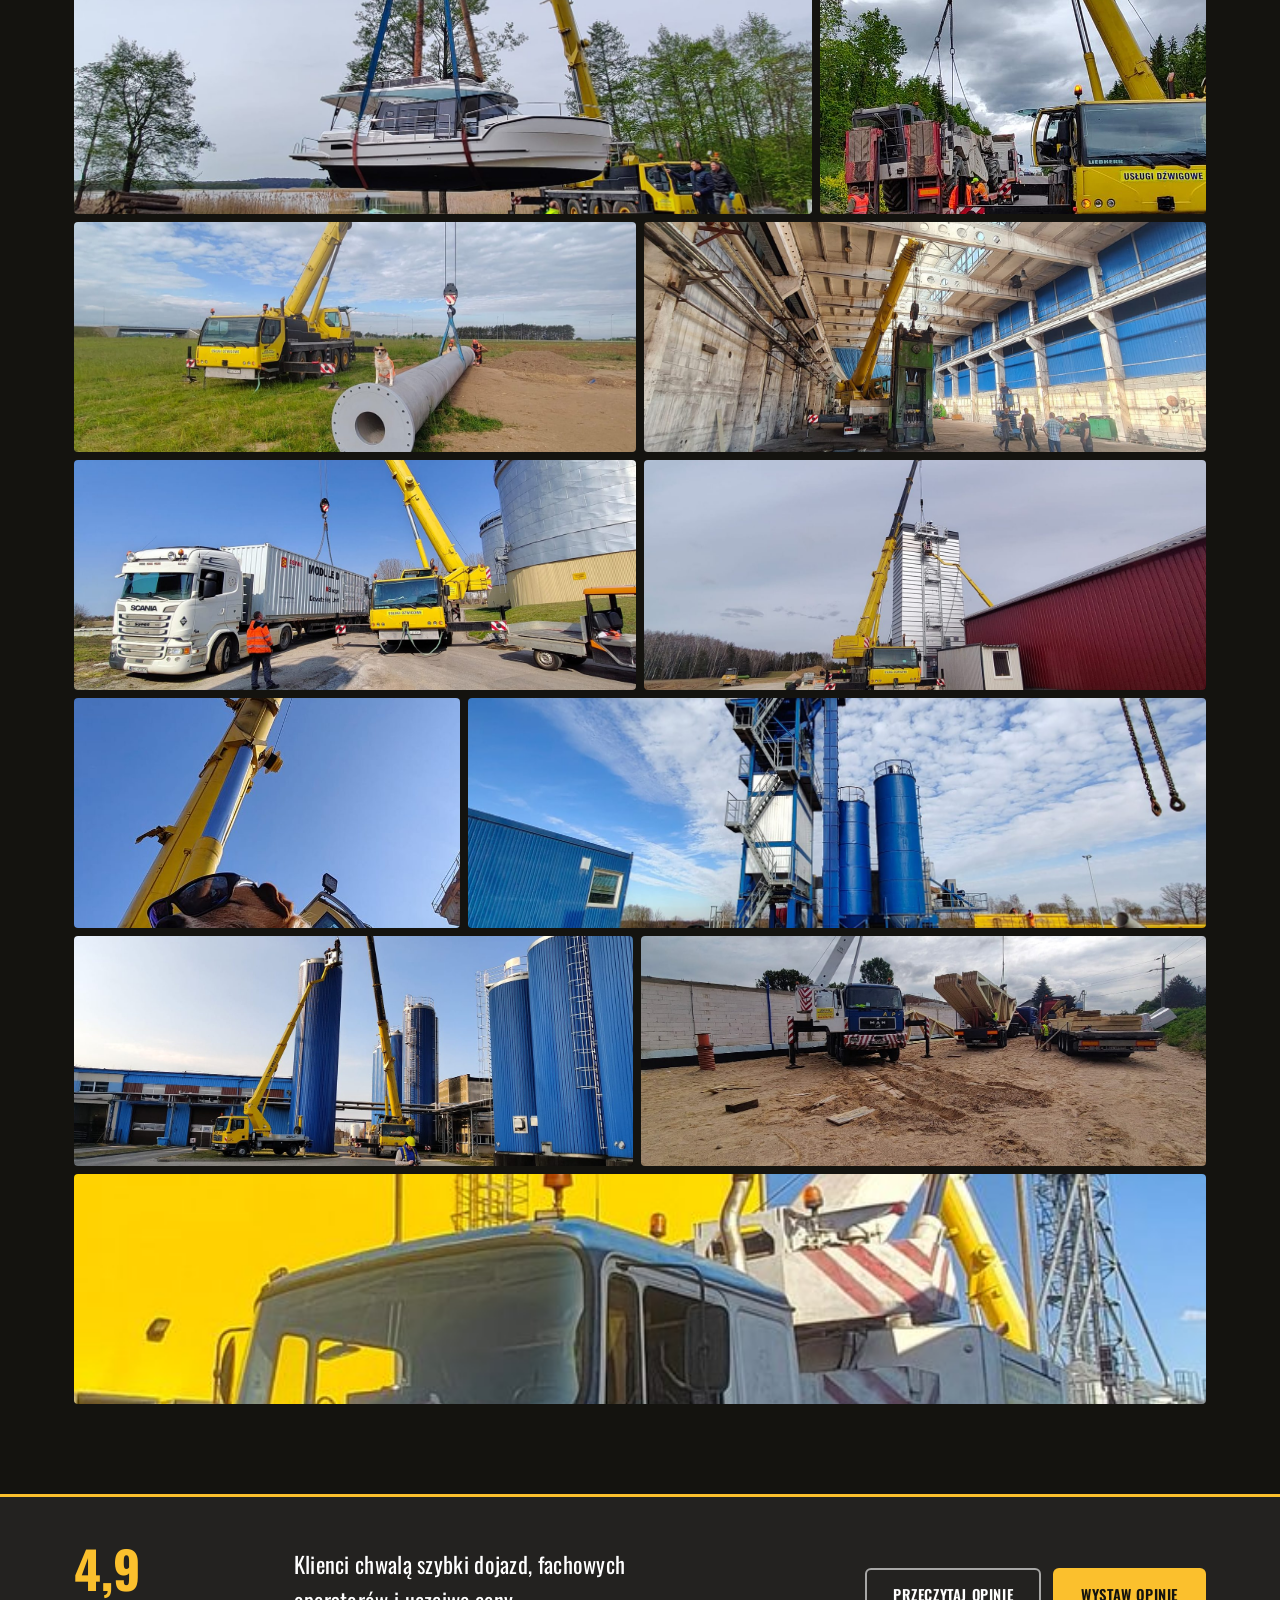
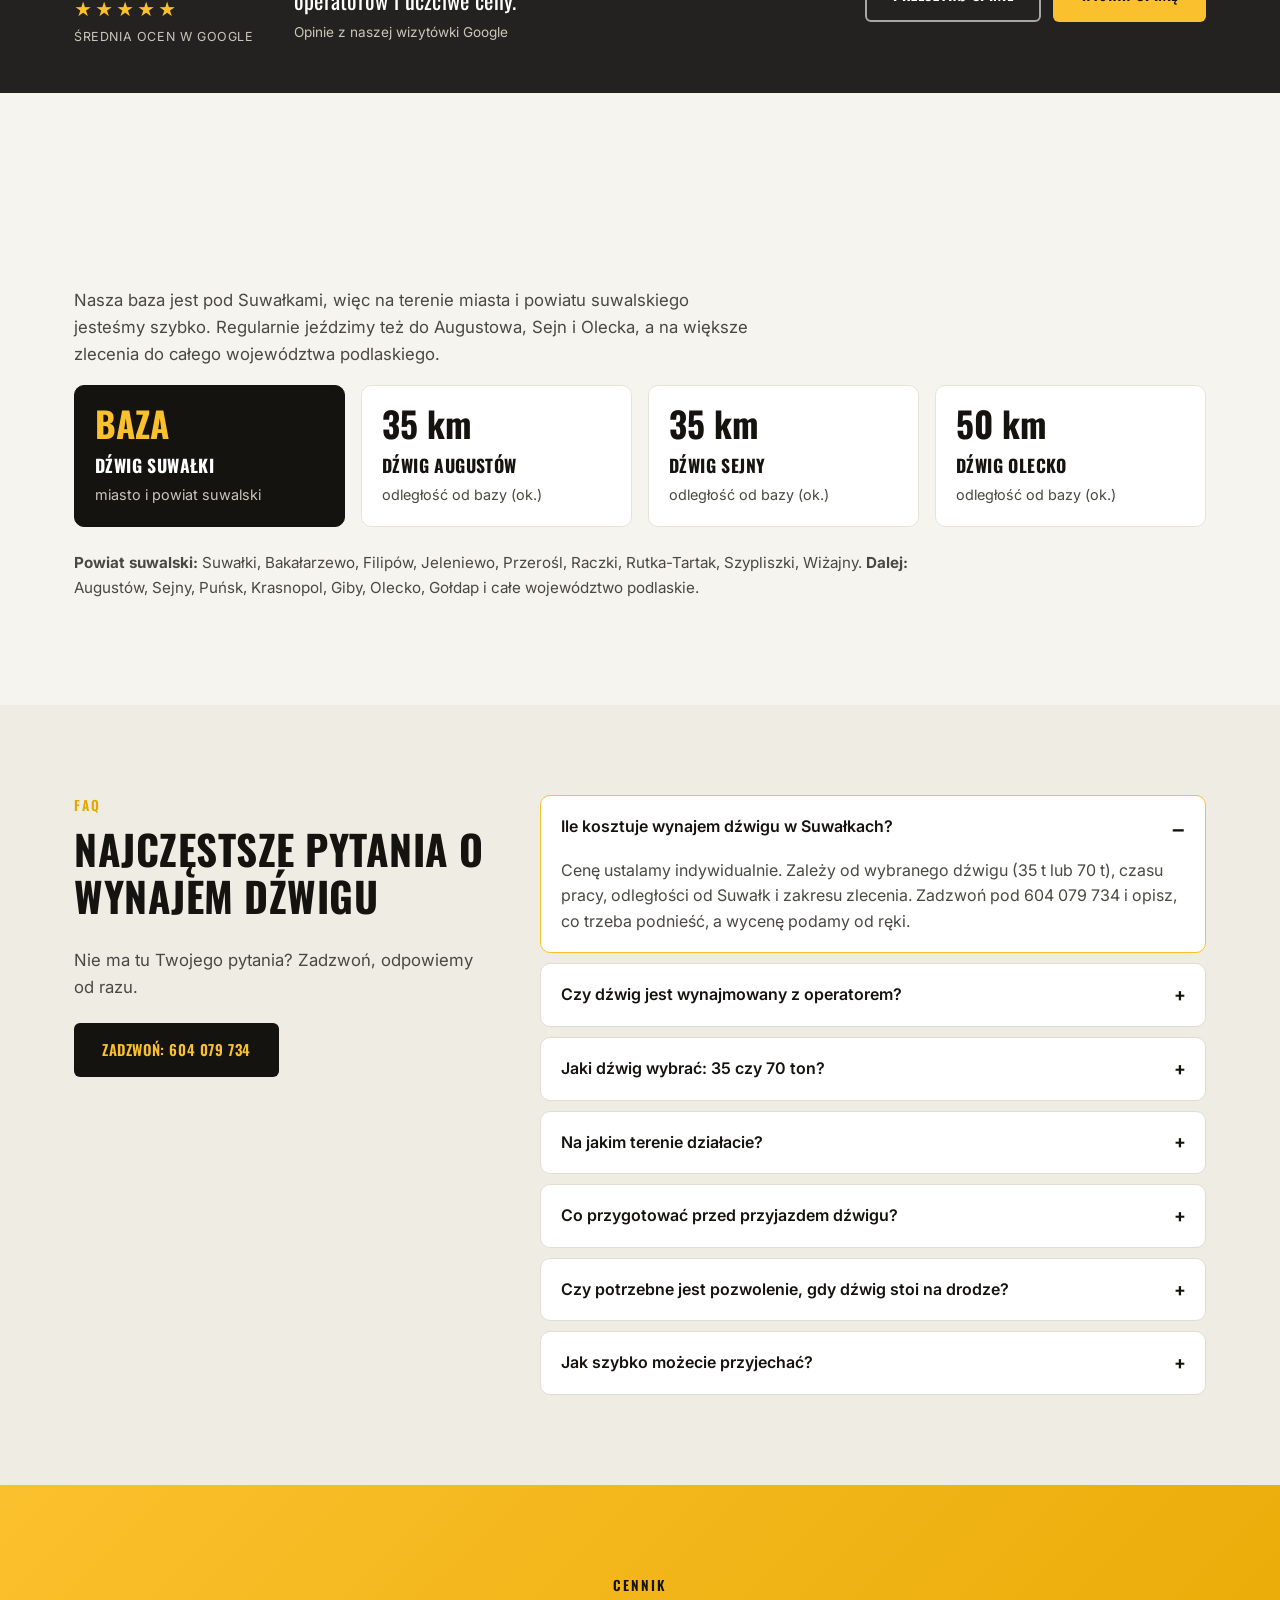
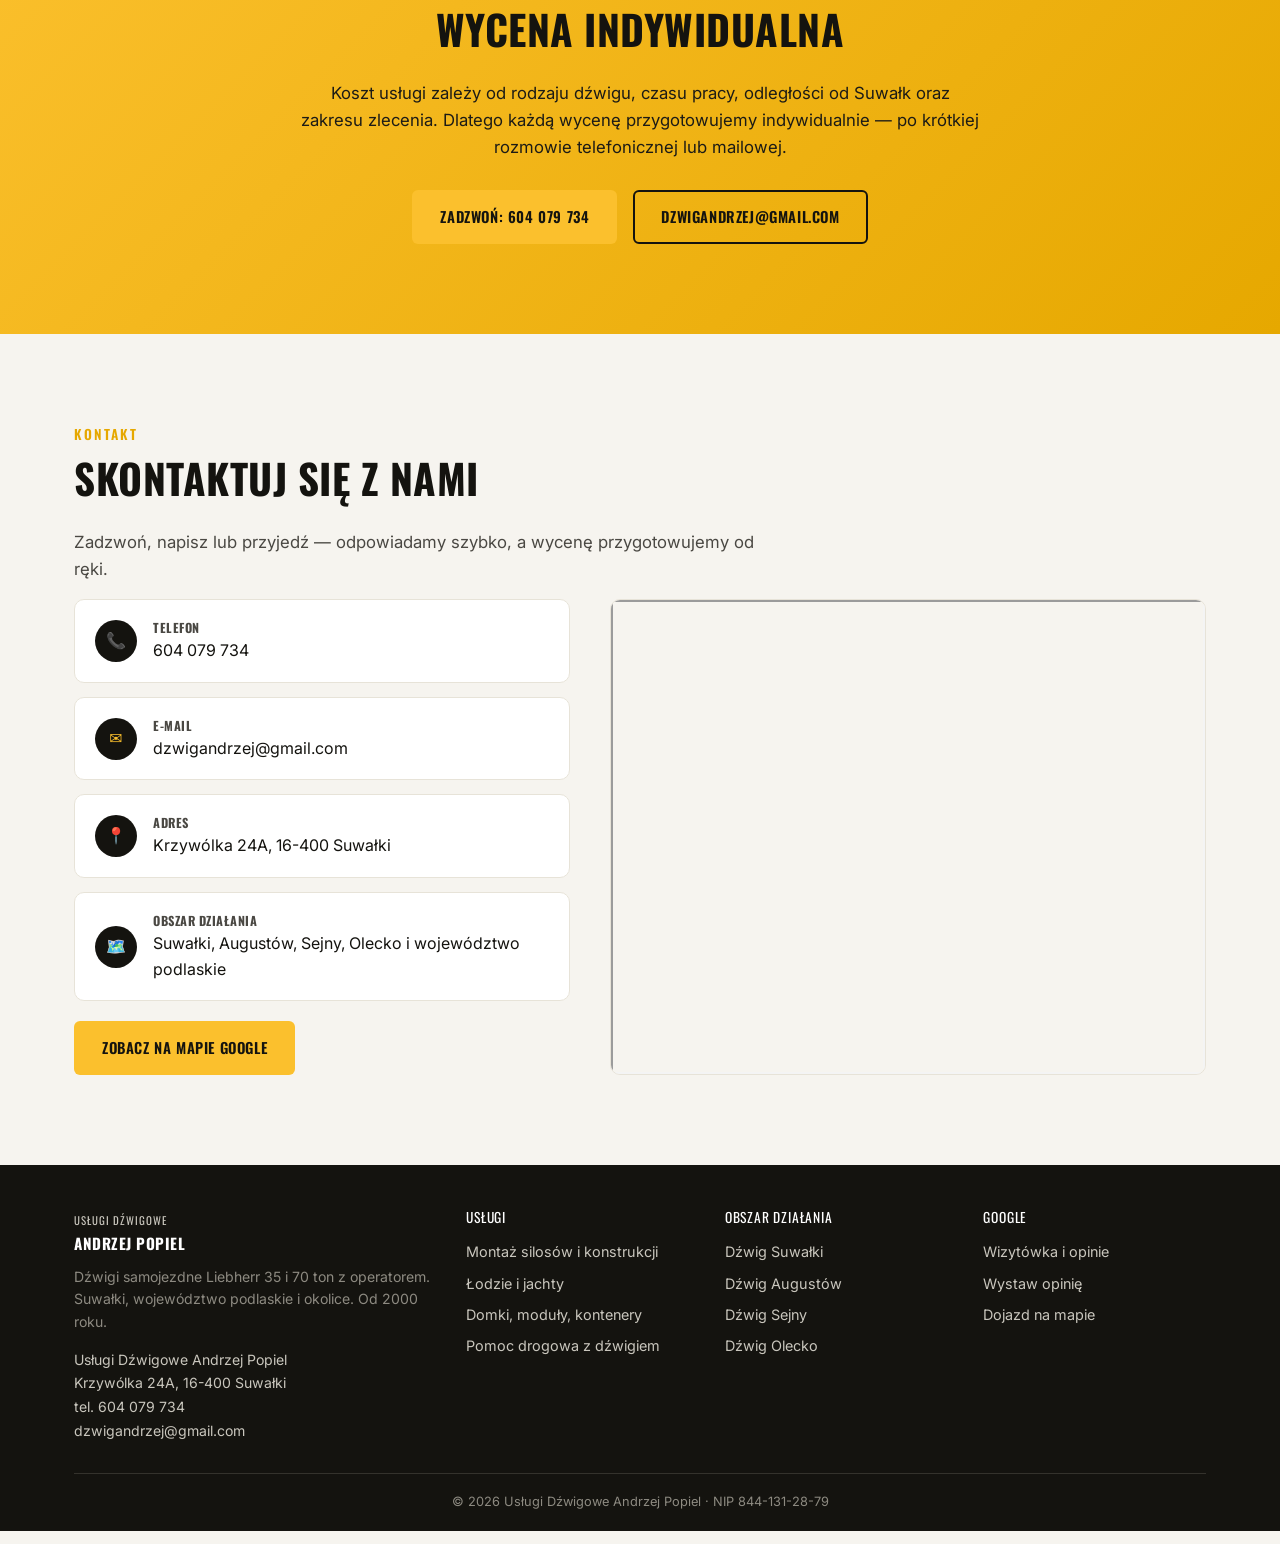
==== commit 986d7f7d: "Poprawki wygladu nowych sekcji (obszar, FAQ, linki, mobile) Co-Authored-By: Claude Opus 5.5 <noreply" ====
--- a/index.html
+++ b/index.html
@@ -670,7 +670,7 @@
       <span class="reviews-stars" aria-hidden="true">★★★★★</span>
       <span class="reviews-label">średnia ocen w Google</span>
     </div>
-    <p class="reviews-quote">„Szybki i profesjonalny operator” <span>– opinia klienta w Google</span></p>
+    <p class="reviews-quote">Klienci chwalą szybki dojazd, fachowych operatorów i uczciwe ceny. <span>Opinie z naszej wizytówki Google</span></p>
     <div class="reviews-cta">
       <a href="https://www.google.com/maps/place/?q=place_id:ChIJlbcXDkkC4UYRkicDk2VpRoY" target="_blank" rel="noopener" class="btn btn-ghost">Przeczytaj opinie</a>
       <a href="https://search.google.com/local/writereview?placeid=ChIJlbcXDkkC4UYRkicDk2VpRoY" target="_blank" rel="noopener" class="btn btn-primary">Wystaw opinię</a>
@@ -685,10 +685,10 @@
     <h2 class="section-title">Dźwig w Suwałkach i okolicach</h2>
     <p class="section-lead">Nasza baza jest pod Suwałkami, więc na terenie miasta i powiatu suwalskiego jesteśmy szybko. Regularnie jeździmy też do Augustowa, Sejn i Olecka, a na większe zlecenia do całego województwa podlaskiego.</p>
     <div class="area-grid">
-      <div class="area-card area-card-main"><strong>Dźwig Suwałki</strong><span>miasto i powiat suwalski</span></div>
-      <a class="area-card" href="/dzwig-augustow/"><strong>Dźwig Augustów</strong><span>ok. 35 km</span></a>
-      <a class="area-card" href="/dzwig-sejny/"><strong>Dźwig Sejny</strong><span>ok. 35 km</span></a>
-      <a class="area-card" href="/dzwig-olecko/"><strong>Dźwig Olecko</strong><span>ok. 50 km</span></a>
+      <div class="area-card area-card-main"><b class="area-km">baza</b><strong>Dźwig Suwałki</strong><span>miasto i powiat suwalski</span></div>
+      <a class="area-card" href="/dzwig-augustow/"><b class="area-km">35 km</b><strong>Dźwig Augustów</strong><span>odległość od bazy (ok.)</span></a>
+      <a class="area-card" href="/dzwig-sejny/"><b class="area-km">35 km</b><strong>Dźwig Sejny</strong><span>odległość od bazy (ok.)</span></a>
+      <a class="area-card" href="/dzwig-olecko/"><b class="area-km">50 km</b><strong>Dźwig Olecko</strong><span>odległość od bazy (ok.)</span></a>
     </div>
     <p class="area-list"><strong>Powiat suwalski:</strong> Suwałki, Bakałarzewo, Filipów, Jeleniewo, Przerośl, Raczki, Rutka-Tartak, Szypliszki, Wiżajny. <strong>Dalej:</strong> Augustów, Sejny, Puńsk, Krasnopol, Giby, Olecko, Gołdap i całe województwo podlaskie.</p>
   </div>
@@ -700,7 +700,8 @@
     <div>
       <p class="section-kicker">FAQ</p>
       <h2 class="section-title">Najczęstsze pytania o wynajem dźwigu</h2>
-      <p class="section-lead">Nie ma tu Twojego pytania? Zadzwoń pod <a href="tel:604079734"><strong>604 079 734</strong></a>.</p>
+      <p class="section-lead">Nie ma tu Twojego pytania? Zadzwoń, odpowiemy od razu.</p>
+      <a href="tel:604079734" class="btn btn-dark">Zadzwoń: 604 079 734</a>
     </div>
     <div class="faq-list">
       <details class="faq-item" open>
--- a/assets/css/style.css
+++ b/assets/css/style.css
@@ -405,3 +405,36 @@
   .subhero{min-height:auto;}
   .reviews-cta .btn{flex:1 1 100%;justify-content:center;}
 }
+
+/* --- impeccable review fixes --- */
+.area-card{border-left:1px solid #e7e3d8;border-top:6px solid var(--yellow);}
+.area-card-main{border-left-color:var(--black);border-top-color:var(--yellow);}
+.area-km{font-family:var(--font-head);font-size:2.2rem;line-height:1;color:var(--yellow-dark);margin-bottom:6px;}
+.area-card-main .area-km{color:var(--yellow);text-transform:uppercase;}
+.faq-wrap > :first-child{position:sticky;top:100px;}
+.faq-wrap .btn-dark{margin-top:6px;white-space:nowrap;}
+.reviews-quote{font-size:1.4rem;max-width:34ch;}
+.related-label{font-family:var(--font-head);text-transform:uppercase;letter-spacing:1px;font-size:.8rem;color:var(--grey-700);margin:0 0 10px;}
+.related-grid + .related-label{margin-top:26px;}
+.related-grid{grid-template-columns:repeat(3,1fr);}
+.related-card .arrow{font-size:1.2rem;color:var(--black);transition:color .15s ease;}
+.related-card:hover .arrow{color:var(--yellow-dark);}
+@media (max-width: 980px){
+  .faq-wrap > :first-child{position:static;}
+}
+@media (max-width: 600px){
+  .area-grid{grid-template-columns:1fr 1fr;}
+  .area-km{font-size:1.7rem;}
+  .footer-col ul{gap:0;}
+  .footer-col a,.footer-nap a{display:inline-block;padding:10px 0;}
+  .service-more{padding:10px 0;}
+  .breadcrumbs a{display:inline-block;padding:8px 0;}
+  .related-grid{grid-template-columns:1fr;}
+}
+@media (max-width: 340px){ .area-grid{grid-template-columns:1fr;} }
+.area-card{border-top:1px solid #e7e3d8;}
+.area-card-main{border-top-color:var(--black);}
+.area-km{color:var(--black);}
+.side-card{border-bottom:0;box-shadow:inset 0 -4px 0 var(--yellow);}
+.faq-item summary::after{color:var(--black);}
+.related-grid{grid-template-columns:repeat(auto-fit,minmax(220px,1fr));}
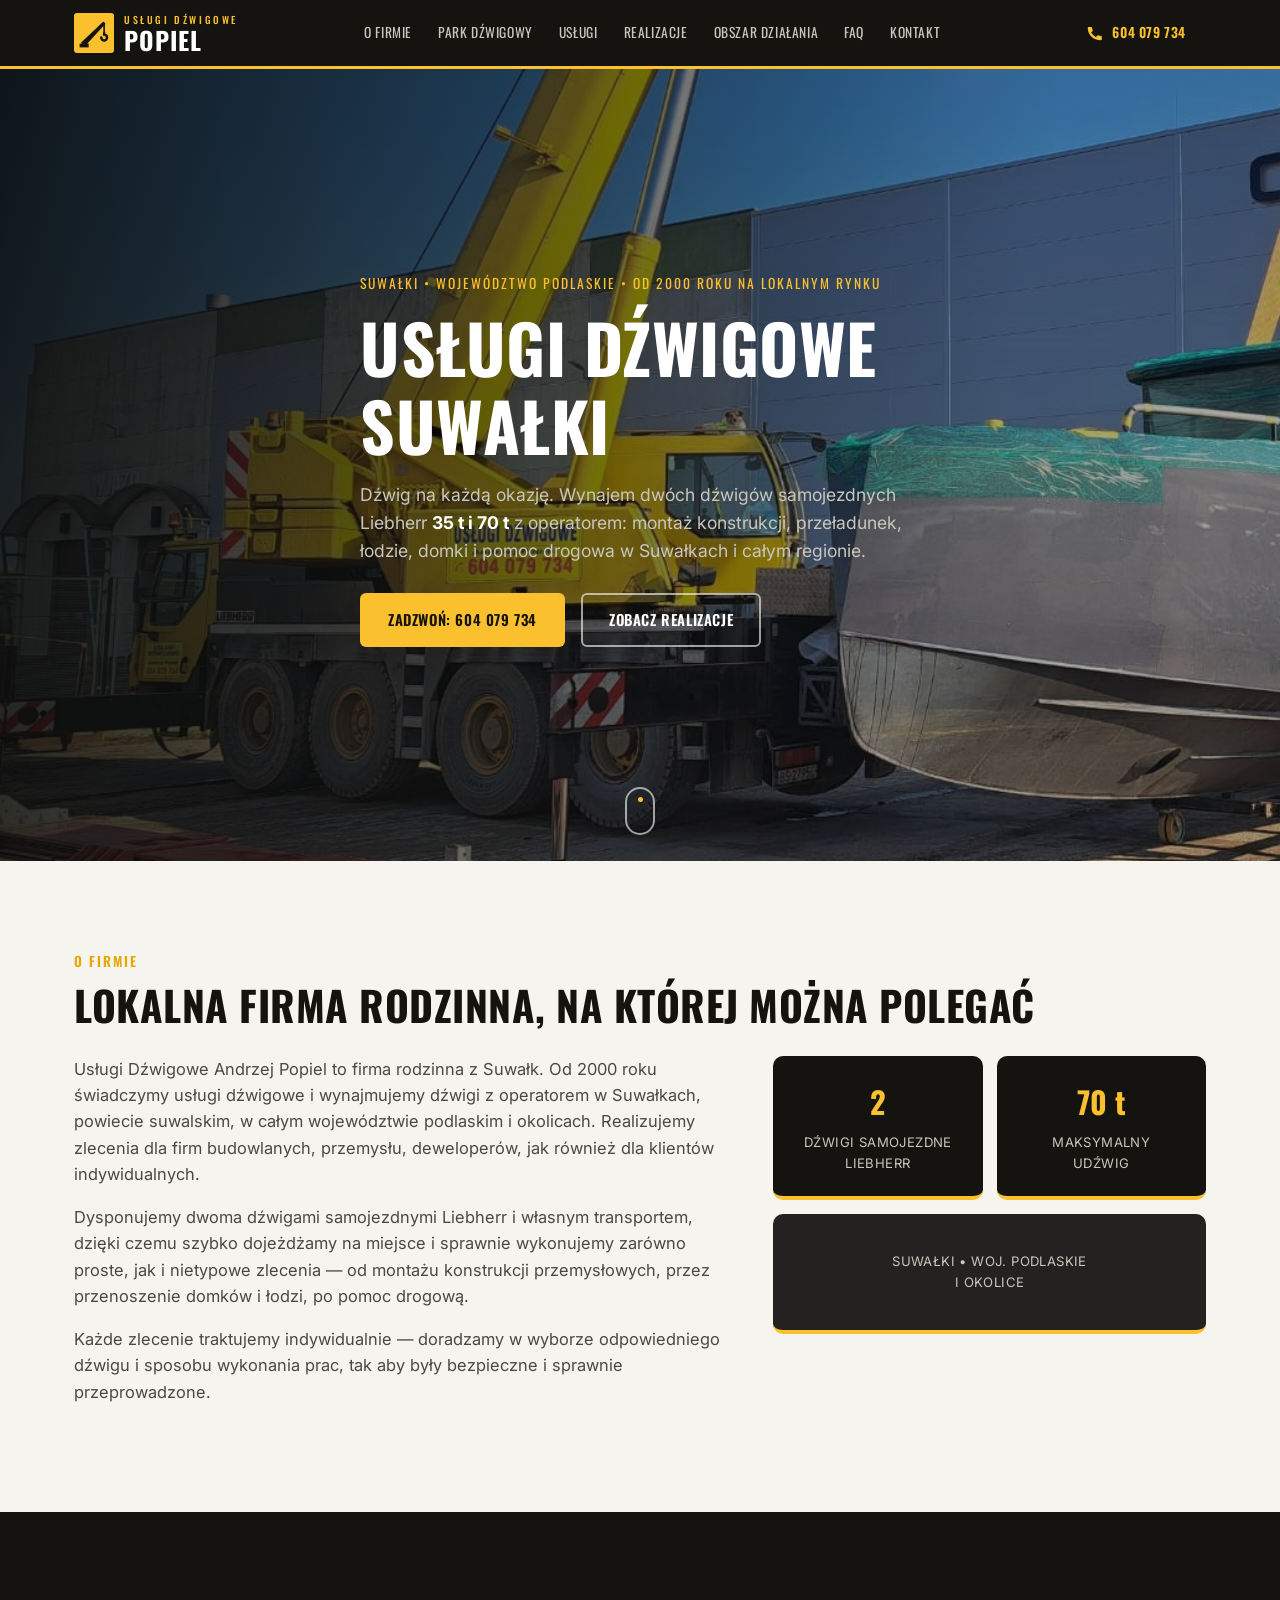
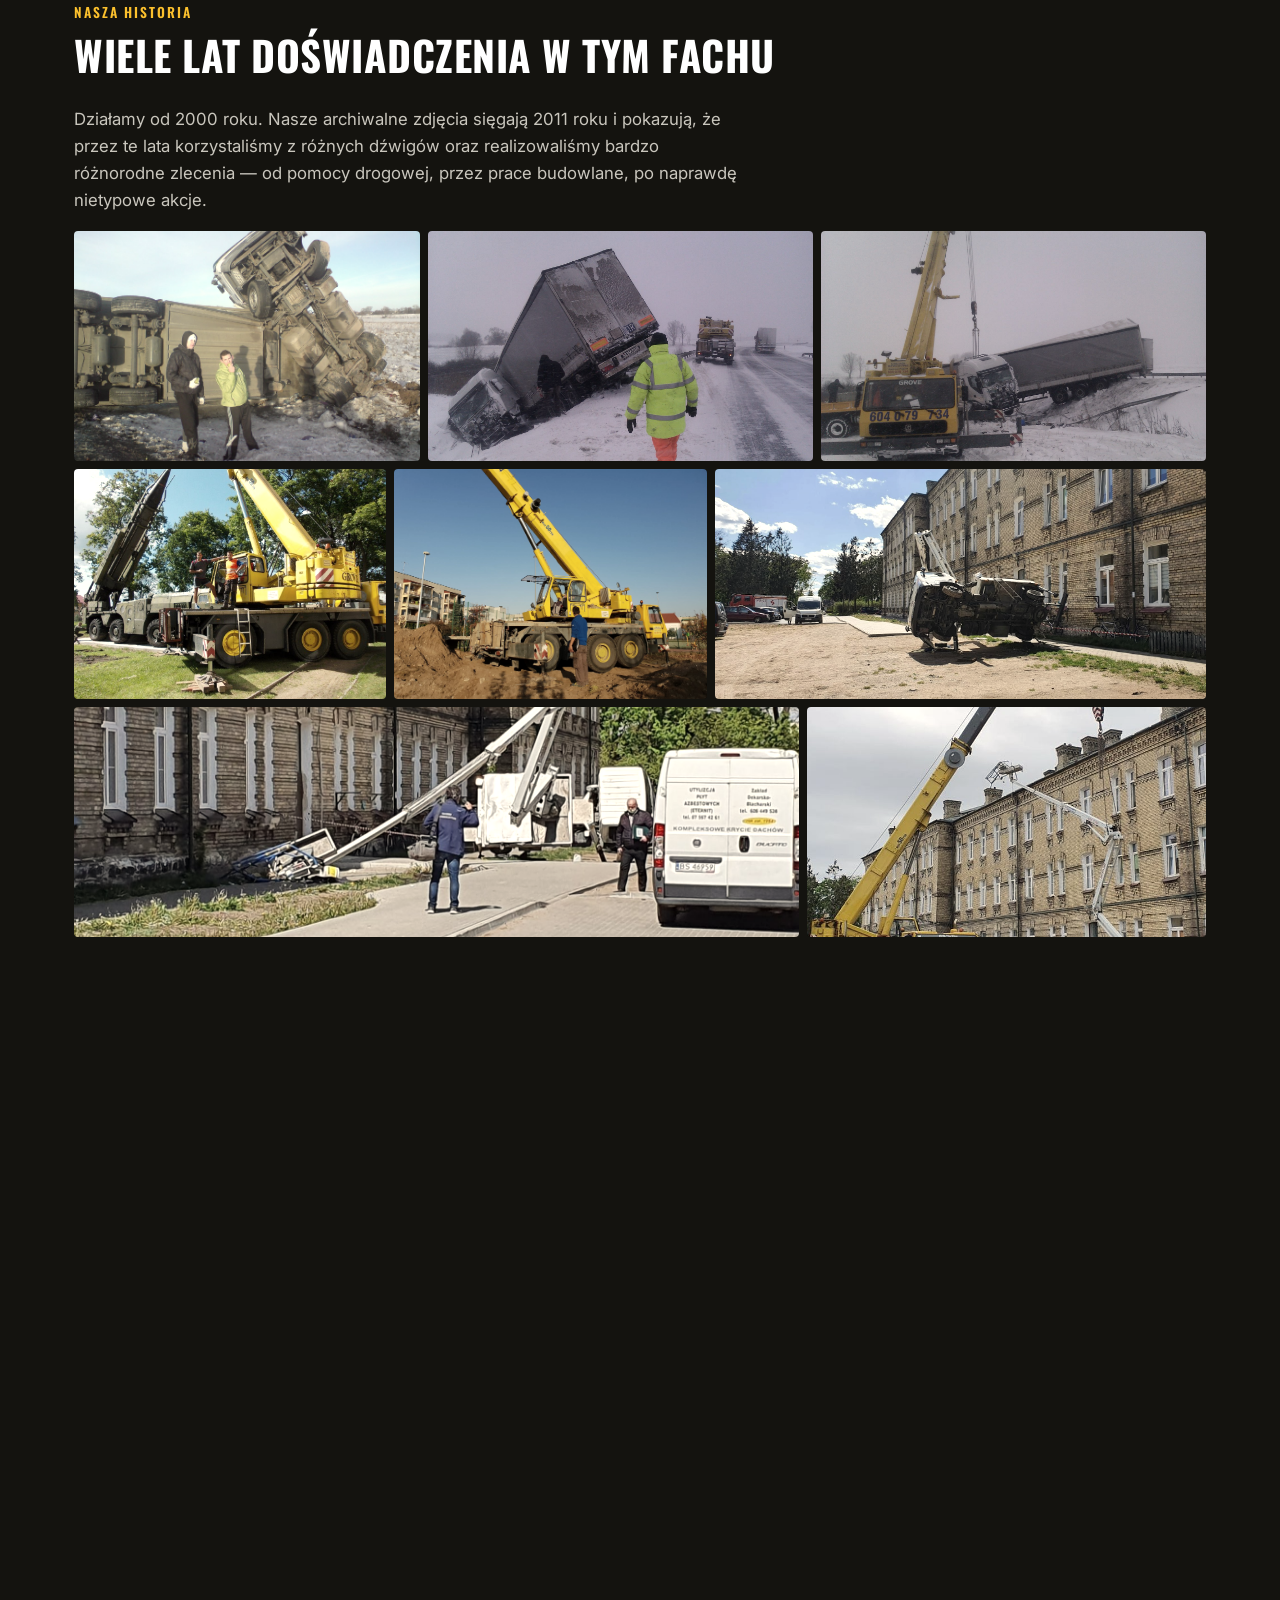
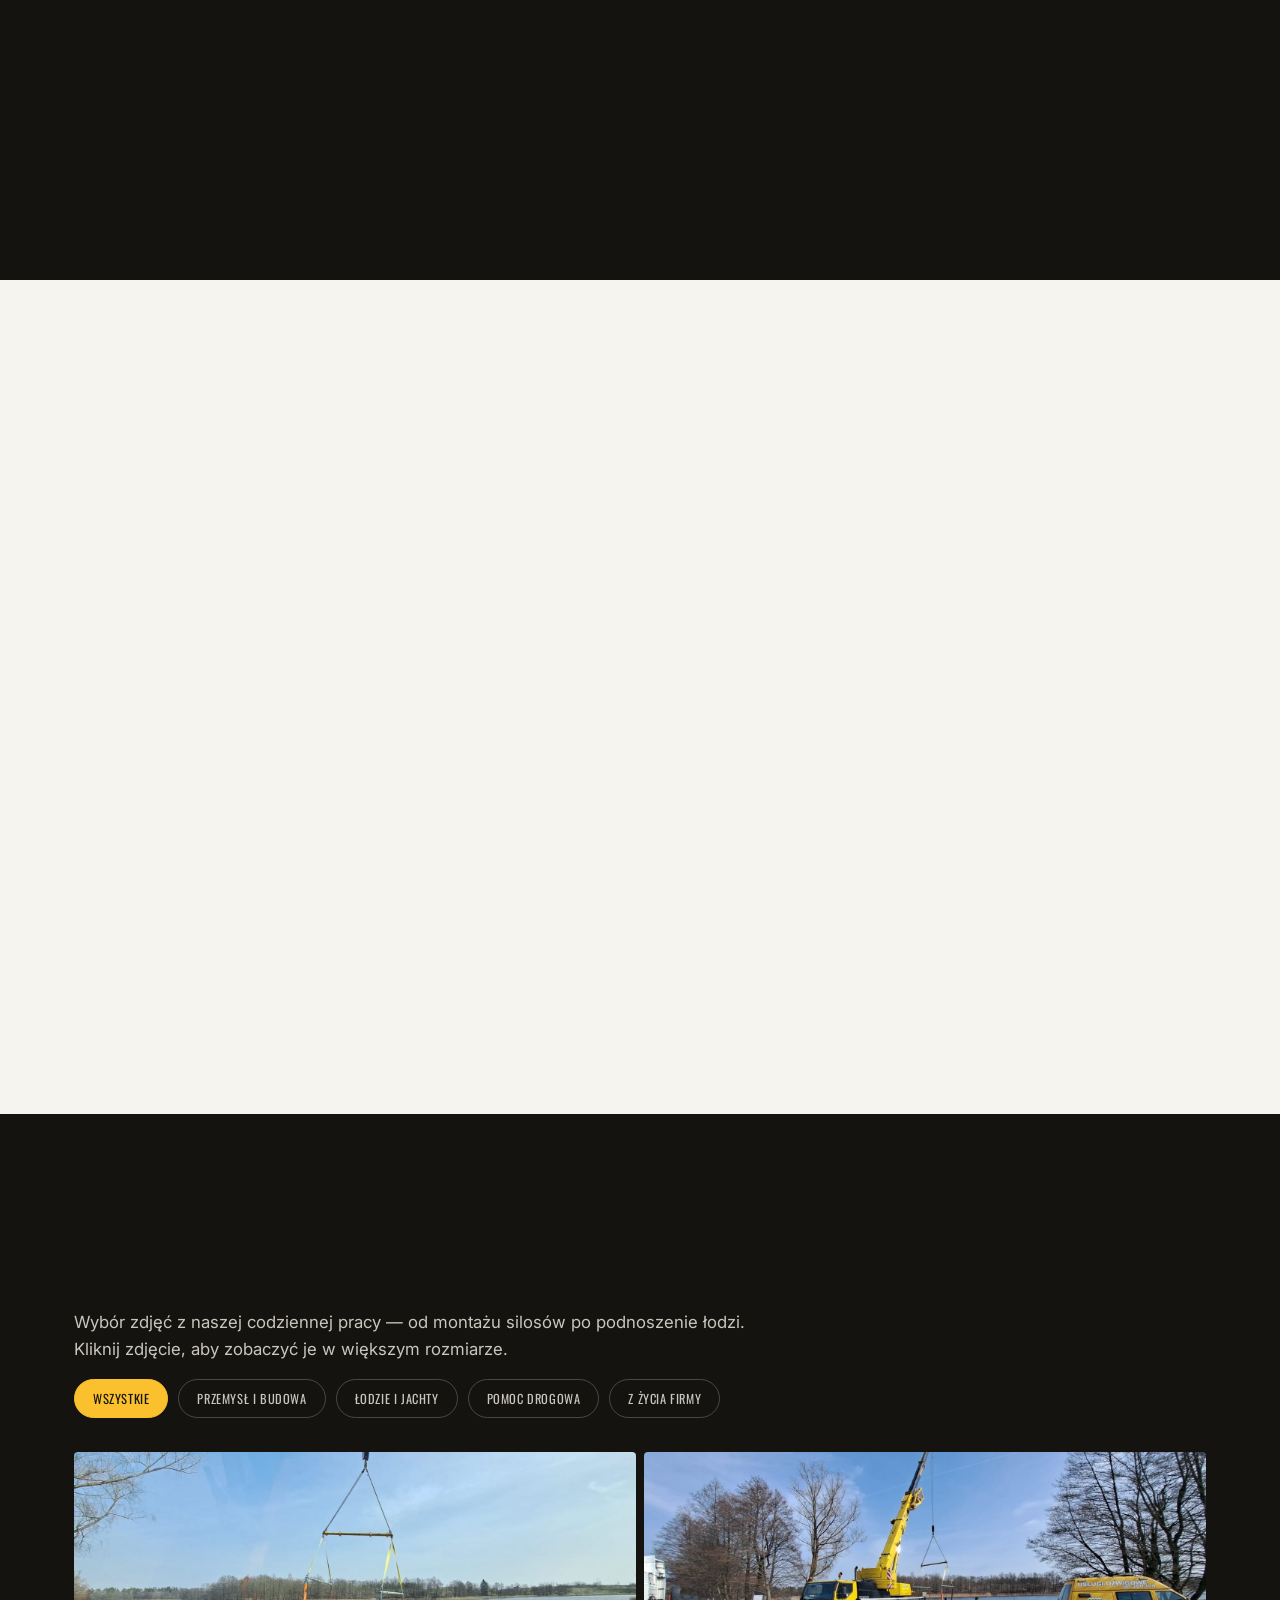
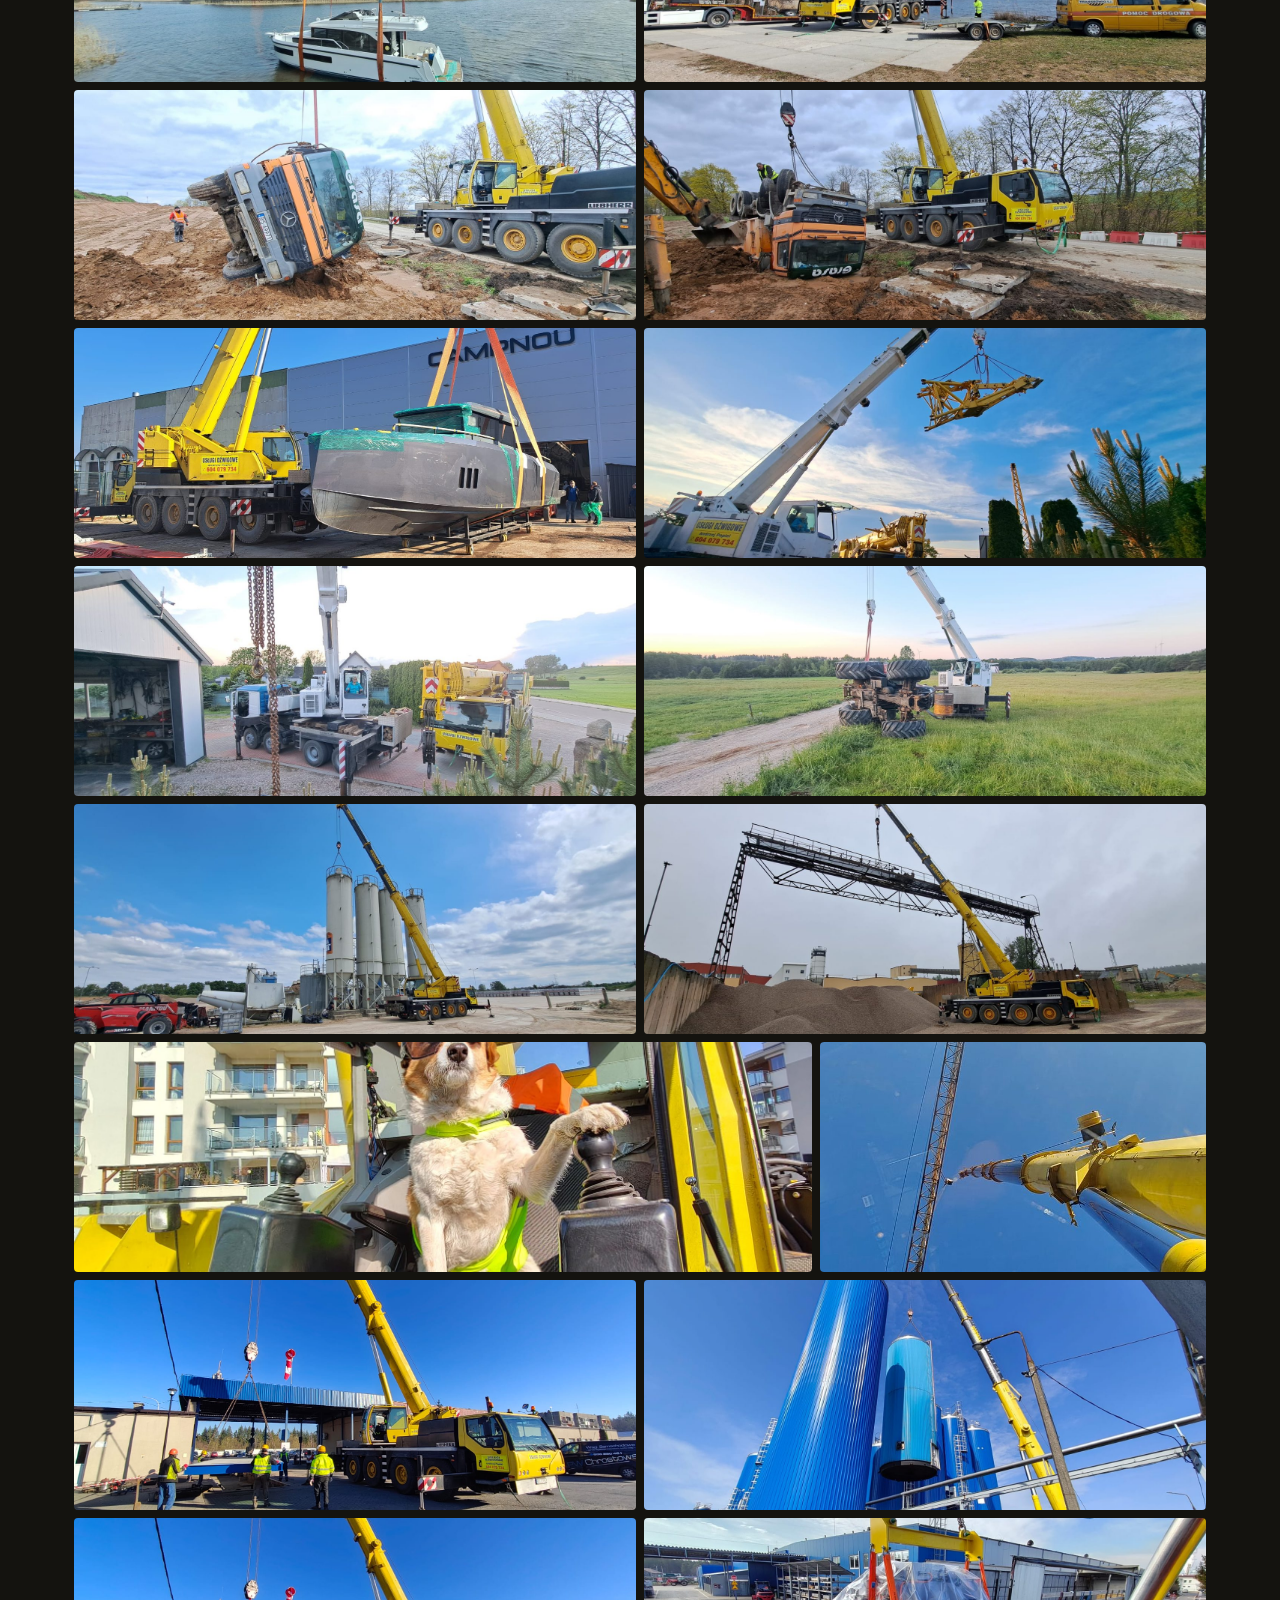
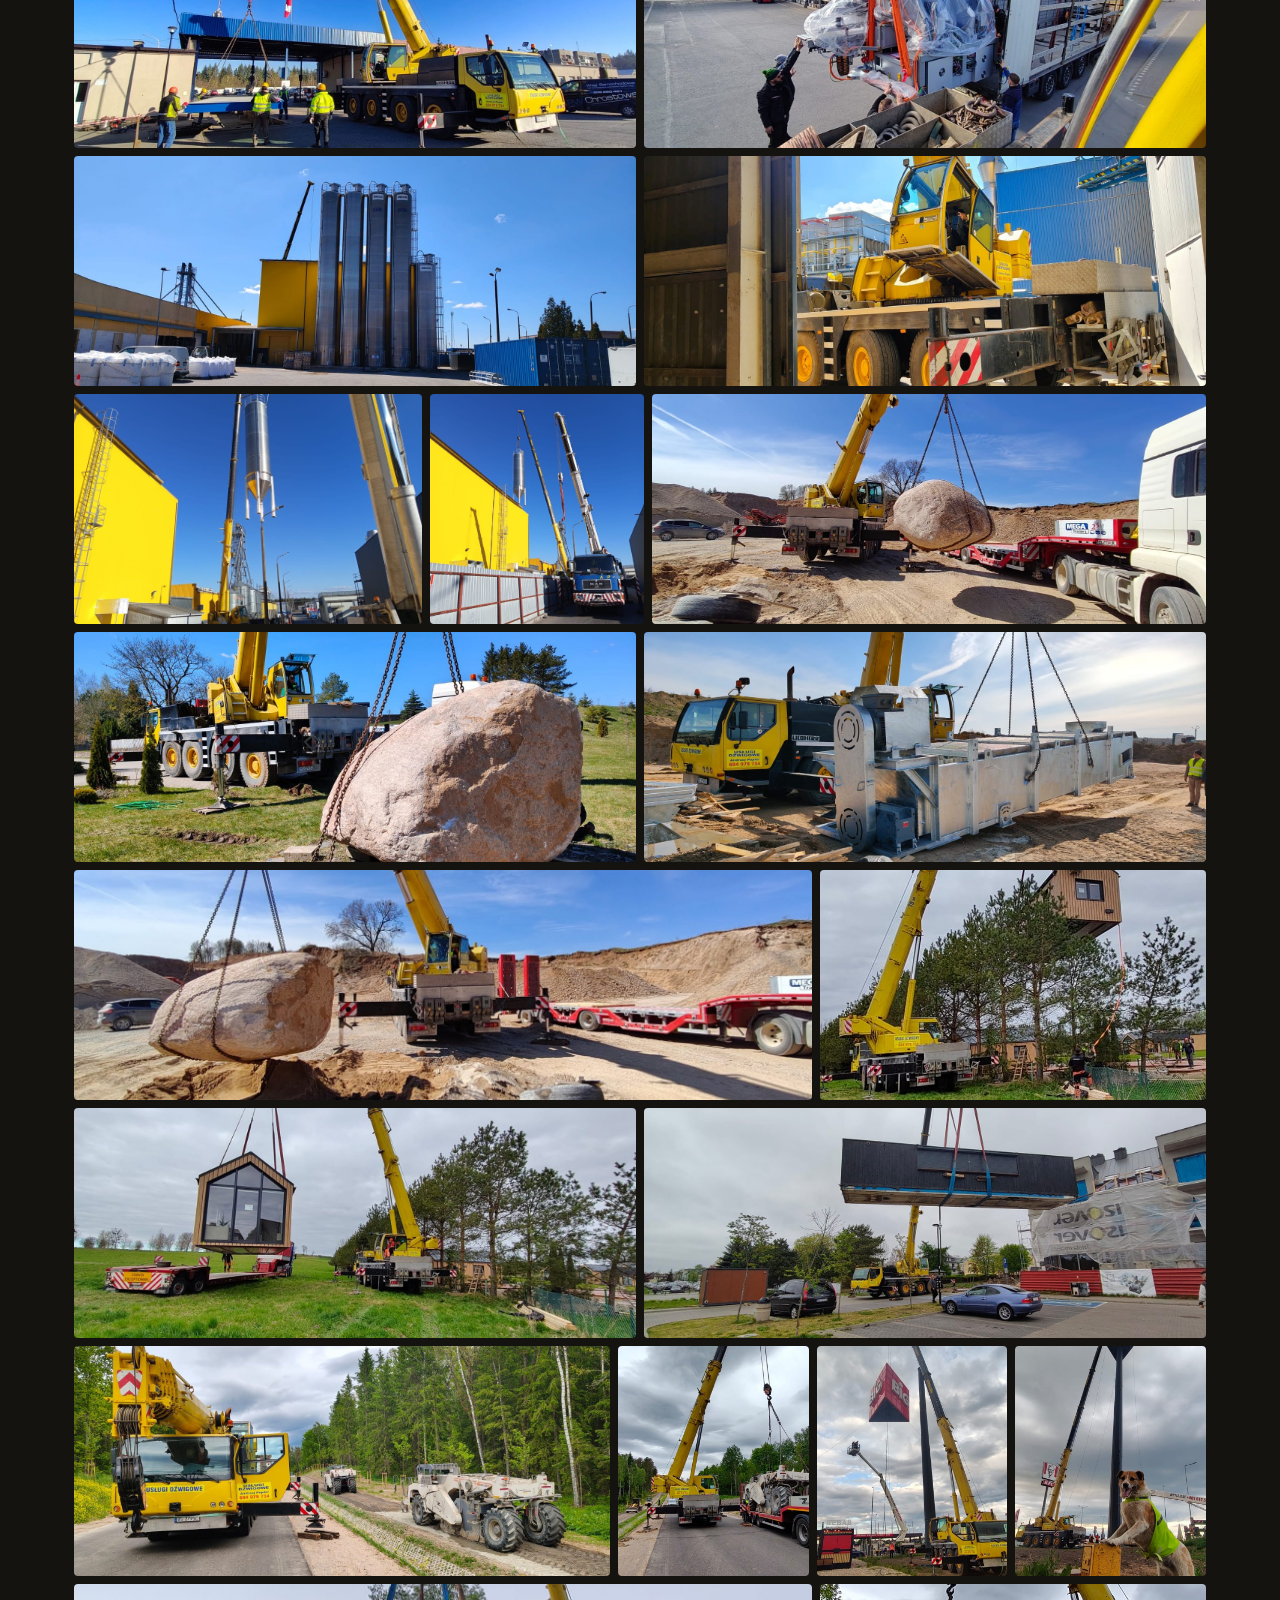
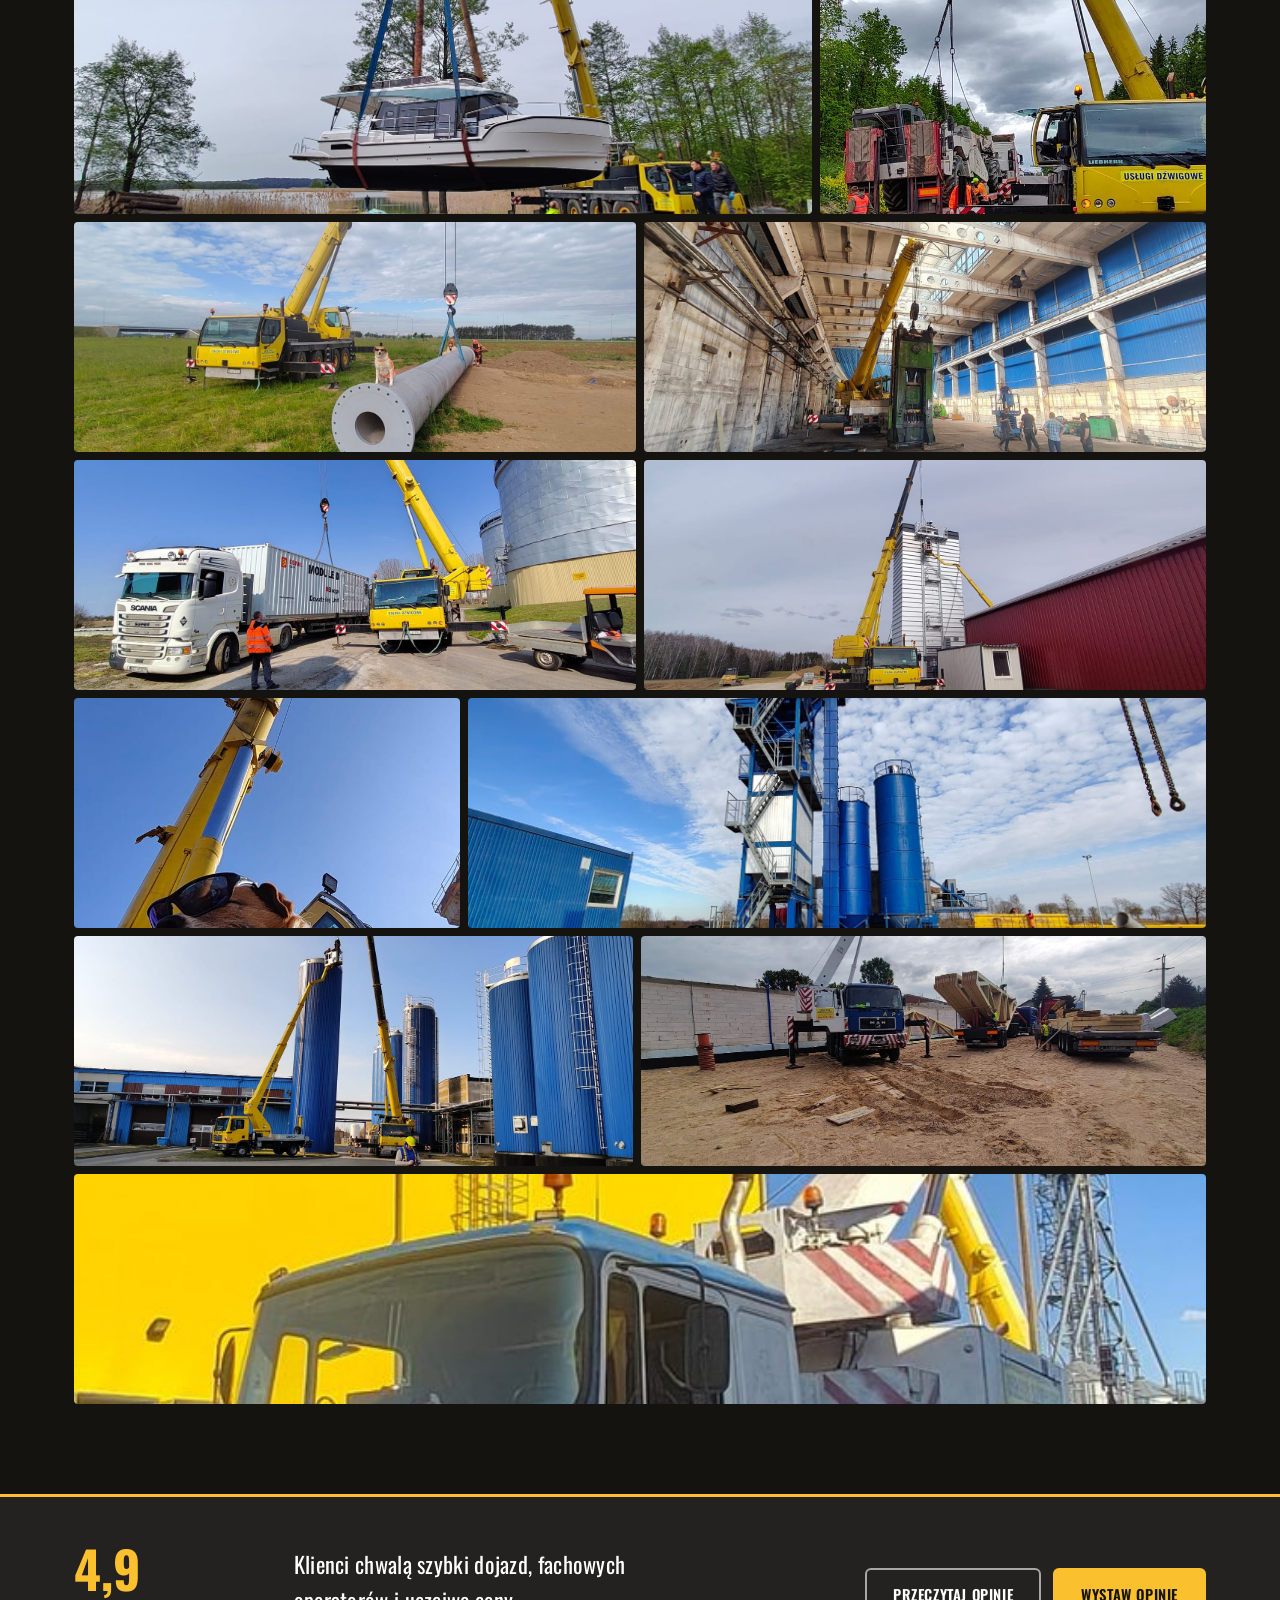
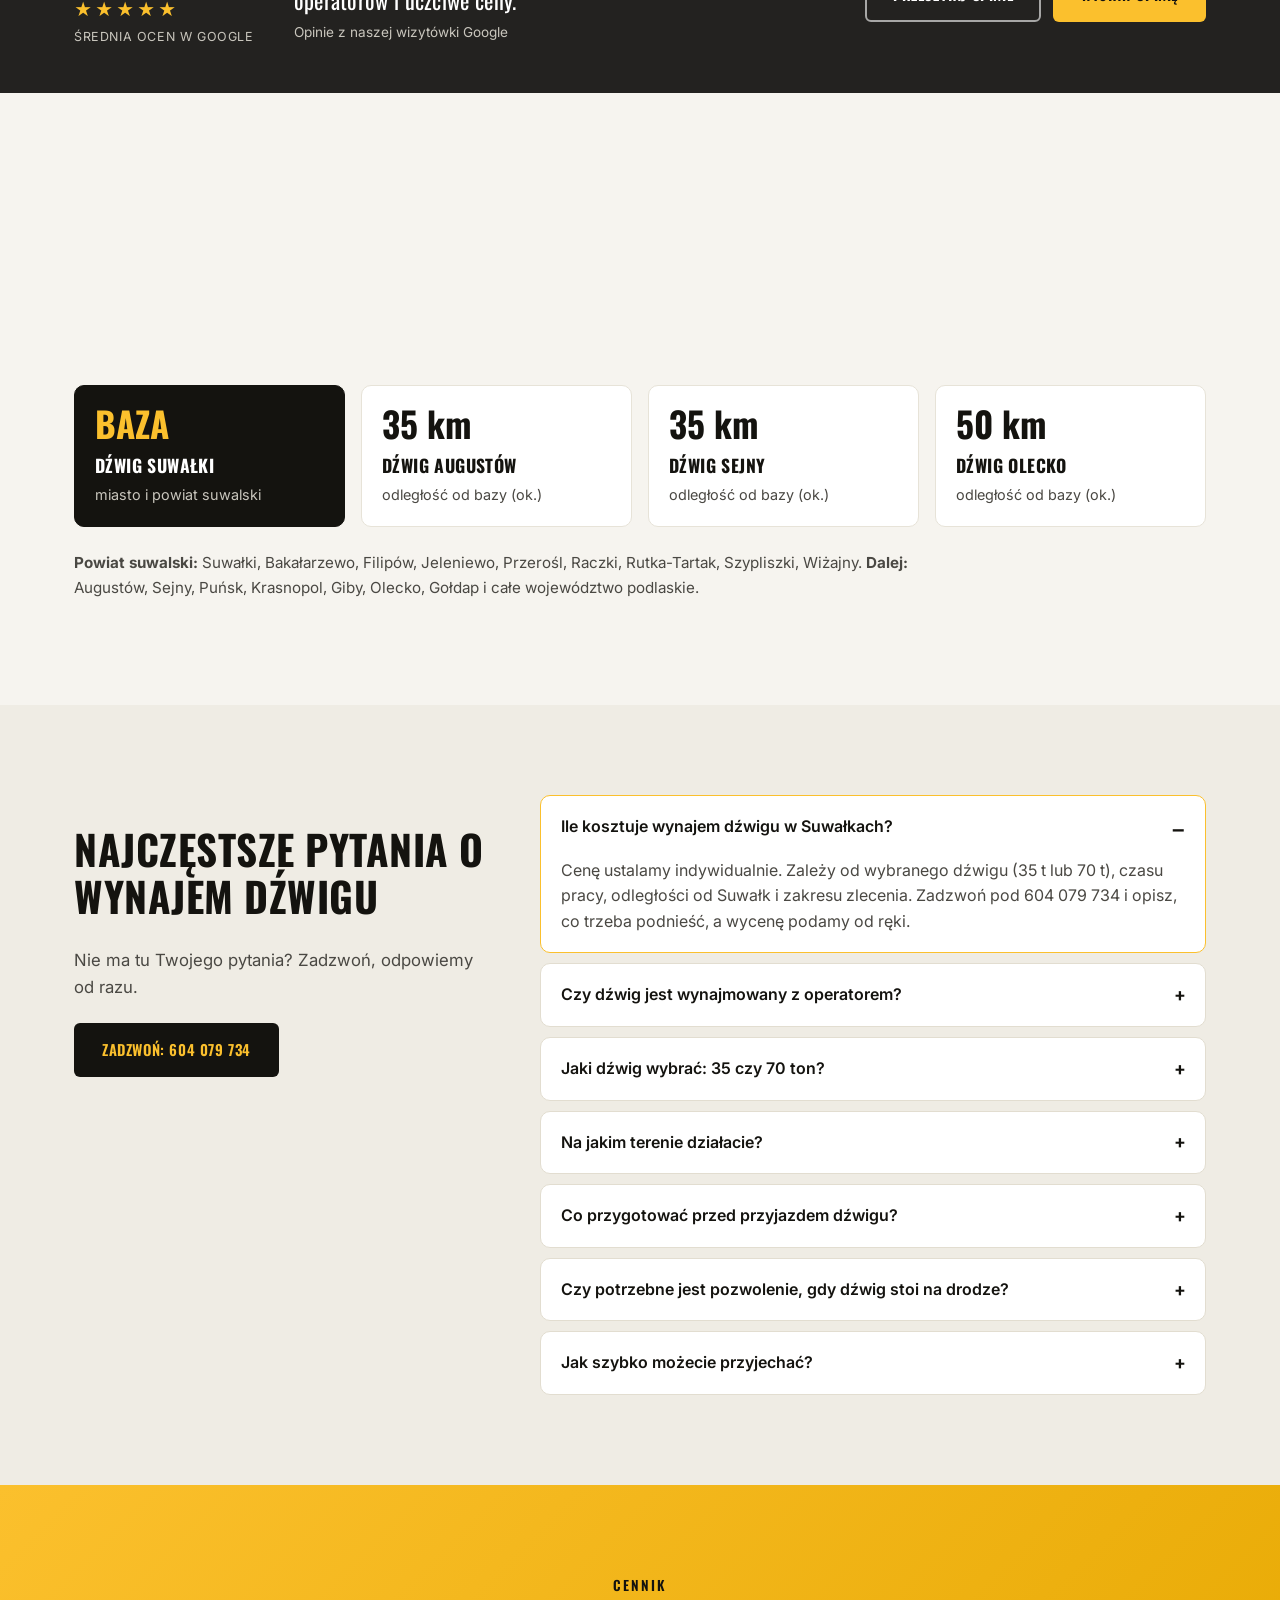
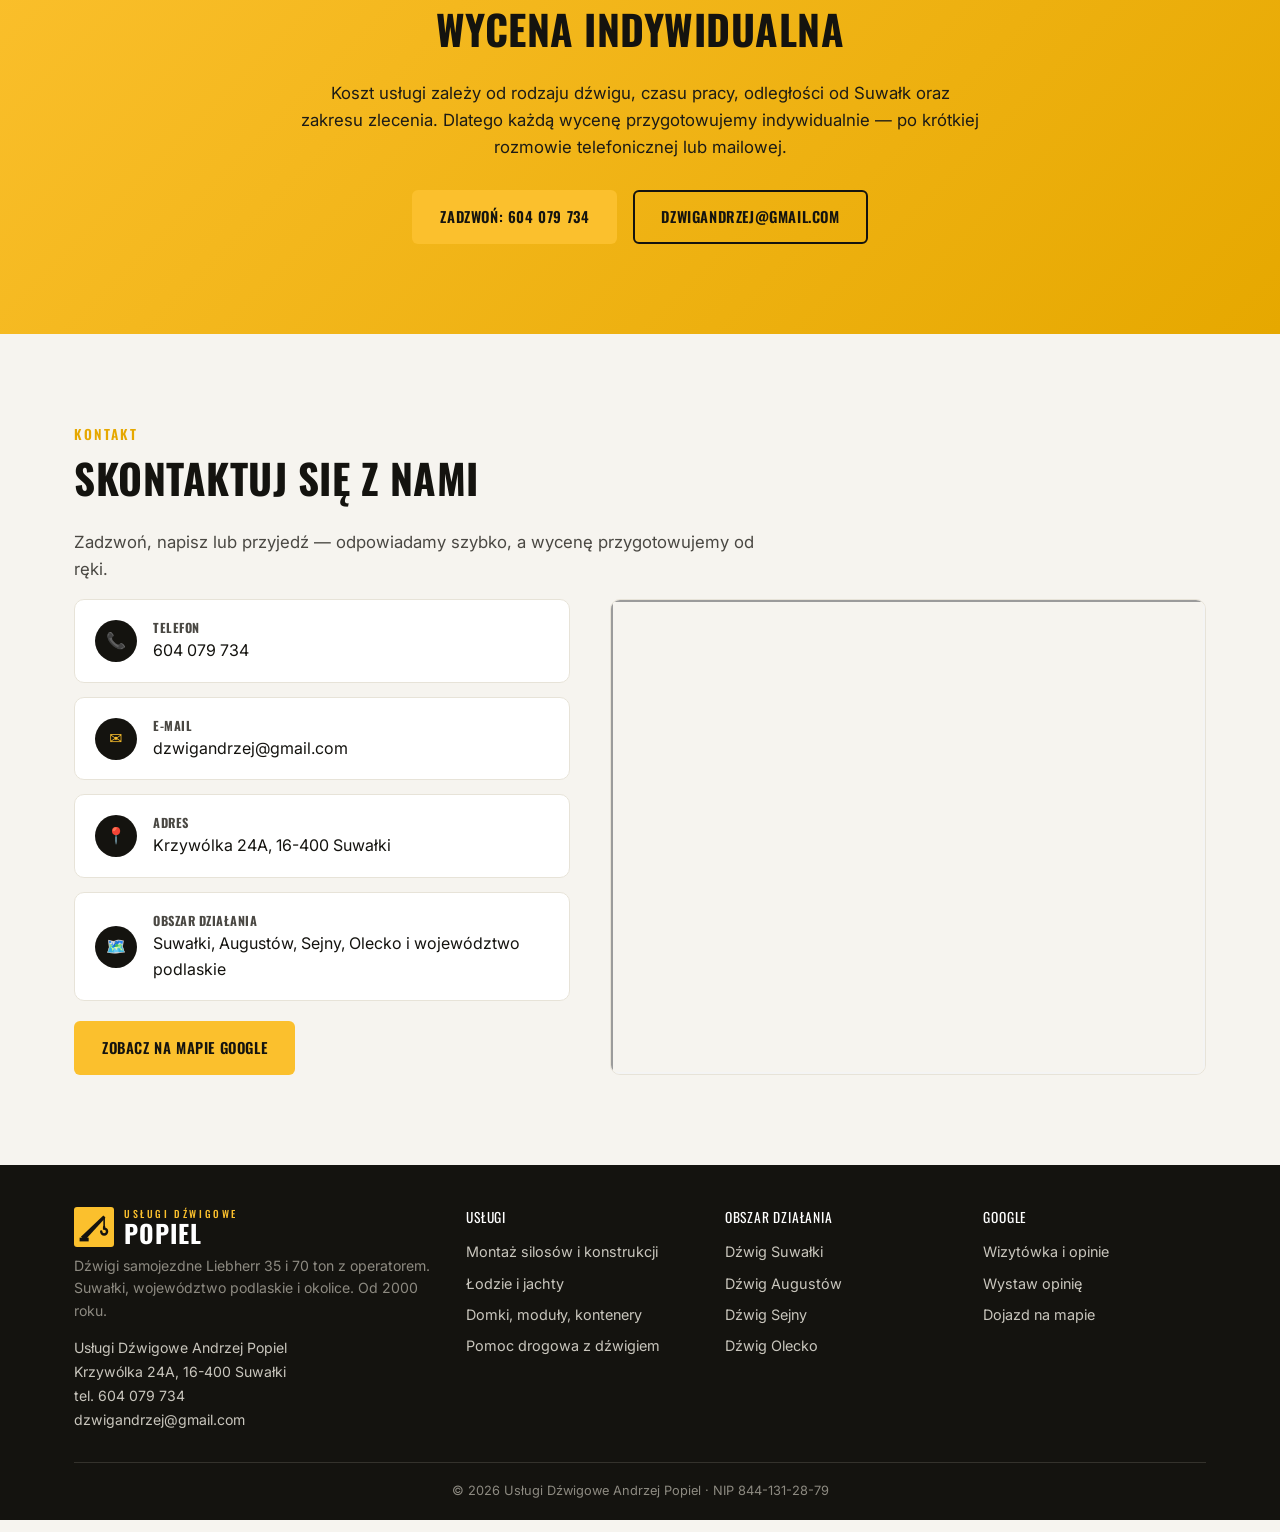
==== commit 78bd3d6c: "Nowe logo: znak wysiegnika + POPIEL w naglowku i stopce, favicon, apple-touch-icon, logo w JSON-LD C" ====
--- a/index.html
+++ b/index.html
@@ -18,6 +18,8 @@
 <meta property="og:image" content="https://www.dzwigsuwalki.pl/assets/img/hero.jpg">
 <meta name="twitter:card" content="summary_large_image">
 <link rel="icon" href="/assets/img/favicon.svg" type="image/svg+xml">
+<link rel="icon" href="/assets/img/favicon-32.png" sizes="32x32" type="image/png">
+<link rel="apple-touch-icon" href="/assets/img/apple-touch-icon.png">
 <link rel="preconnect" href="https://fonts.googleapis.com">
 <link rel="preconnect" href="https://fonts.gstatic.com" crossorigin>
 <link href="https://fonts.googleapis.com/css2?family=Oswald:wght@500;600;700&family=Inter:wght@400;500;600;700&display=swap" rel="stylesheet">
@@ -35,6 +37,7 @@
    "telephone": "+48604079734",
    "email": "dzwigandrzej@gmail.com",
    "image": "https://www.dzwigsuwalki.pl/assets/img/hero.jpg",
+   "logo": "https://www.dzwigsuwalki.pl/assets/img/logo-popiel-512.png",
    "description": "Usługi dźwigowe i wynajem dźwigów samojezdnych Liebherr 35 t i 70 t z operatorem w Suwałkach i województwie podlaskim. Firma rodzinna działająca od 2000 roku.",
    "foundingDate": "2000",
    "taxID": "8441312879",
@@ -279,14 +282,8 @@
 <header class="site-header" id="header">
   <div class="container header-inner">
     <a href="#top" class="logo" aria-label="Usługi Dźwigowe Andrzej Popiel – strona główna">
-      <svg class="logo-icon" viewBox="0 0 64 64" aria-hidden="true">
-        <rect x="2" y="54" width="60" height="6" rx="1"/>
-        <rect x="8" y="48" width="10" height="8"/>
-        <path d="M14 48 L14 10 L52 38 L34 38" fill="none" stroke="currentColor" stroke-width="4" stroke-linecap="round" stroke-linejoin="round"/>
-        <line x1="34" y1="38" x2="34" y2="48" stroke="currentColor" stroke-width="4" stroke-linecap="round"/>
-        <circle cx="14" cy="10" r="3"/>
-      </svg>
-      <span class="logo-text">USŁUGI DŹWIGOWE<br><strong>Andrzej Popiel</strong></span>
+      <span class="logo-mark" aria-hidden="true"><svg viewBox="0 0 120 120"><rect x="6" y="100" width="34" height="14"/><polygon points="11,97 95,17 103,25 25,111"/><line x1="98" y1="22" x2="98" y2="58" stroke="currentColor" stroke-width="6"/><path d="M98 60 v6 a11 11 0 1 1 -11 11" fill="none" stroke="currentColor" stroke-width="9" stroke-linecap="round"/></svg></span>
+      <span class="logo-text"><span class="logo-kicker">Usługi dźwigowe</span><strong>Popiel</strong></span>
     </a>
 
     <nav class="main-nav" id="mainNav" aria-label="Menu główne">
@@ -789,7 +786,7 @@
   <div class="container">
     <div class="footer-grid">
       <div class="footer-brand">
-        <span class="logo-text">USŁUGI DŹWIGOWE<br><strong>Andrzej Popiel</strong></span>
+        <span class="logo logo--footer"><span class="logo-mark" aria-hidden="true"><svg viewBox="0 0 120 120"><rect x="6" y="100" width="34" height="14"/><polygon points="11,97 95,17 103,25 25,111"/><line x1="98" y1="22" x2="98" y2="58" stroke="currentColor" stroke-width="6"/><path d="M98 60 v6 a11 11 0 1 1 -11 11" fill="none" stroke="currentColor" stroke-width="9" stroke-linecap="round"/></svg></span><span class="logo-text"><span class="logo-kicker">Usługi dźwigowe</span><strong>Popiel</strong></span></span>
         <p>Dźwigi samojezdne Liebherr 35 i 70 ton z operatorem. Suwałki, województwo podlaskie i okolice. Od 2000 roku.</p>
         <address class="footer-nap">
           Usługi Dźwigowe Andrzej Popiel<br>
--- a/assets/css/style.css
+++ b/assets/css/style.css
@@ -67,9 +67,11 @@
   padding:10px 24px;gap:20px;
 }
 .logo{display:flex;align-items:center;gap:10px;color:var(--white);flex-shrink:0;}
-.logo-icon{width:34px;height:34px;color:var(--yellow);flex-shrink:0;}
-.logo-text{font-family:var(--font-head);font-size:.68rem;letter-spacing:1px;text-transform:uppercase;line-height:1.35;color:var(--grey-300);}
-.logo-text strong{color:var(--white);font-size:.95rem;letter-spacing:.5px;}
+.logo-mark{width:40px;height:40px;background:var(--yellow);color:var(--black);display:flex;align-items:center;justify-content:center;flex-shrink:0;border-radius:3px;}
+.logo-mark svg{width:32px;height:32px;fill:currentColor;}
+.logo-text{font-family:var(--font-head);text-transform:uppercase;display:flex;flex-direction:column;line-height:1;}
+.logo-kicker{font-size:.62rem;font-weight:500;letter-spacing:2.6px;color:var(--yellow);margin-bottom:3px;}
+.logo-text strong{color:var(--white);font-size:1.55rem;font-weight:700;letter-spacing:1px;line-height:.95;}
 
 .main-nav{display:flex;gap:26px;}
 .main-nav a{
@@ -249,8 +251,7 @@
 /* ---------- Footer ---------- */
 .site-footer{background:var(--black);color:var(--grey-300);padding:42px 0 0;}
 .footer-inner{display:flex;justify-content:space-between;align-items:flex-end;flex-wrap:wrap;gap:24px;padding-bottom:28px;border-bottom:1px solid #34322c;}
-.footer-brand .logo-text{color:var(--grey-300);}
-.footer-brand .logo-text strong{color:var(--white);}
+.logo--footer{margin-bottom:6px;}
 .footer-brand p{margin-top:8px;font-size:.88rem;color:var(--grey-700);}
 .footer-contact{display:flex;flex-direction:column;gap:6px;align-items:flex-end;font-family:var(--font-head);letter-spacing:.4px;}
 .footer-contact a:hover{color:var(--yellow);}
@@ -281,7 +282,10 @@
 
 @media (max-width: 600px){
   .header-inner{padding:8px 16px;}
-  .logo-text{display:none;}
+  .logo-kicker{font-size:.52rem;letter-spacing:2px;}
+  .logo-text strong{font-size:1.25rem;}
+  .logo-mark{width:36px;height:36px;}
+  .logo-mark svg{width:28px;height:28px;}
   .btn-call{font-size:.8rem;padding:9px 12px;}
   .hero{min-height:78vh;}
   .hero h1{max-width:none;}
@@ -298,6 +302,10 @@
 }
 
 @media (max-width: 400px){
+  .logo-kicker{display:none;}
+  .logo{gap:8px;}
+  .logo-text strong{font-size:1.1rem;}
+  .btn-call{white-space:nowrap;}
   .services-grid{grid-template-columns:1fr;}
 }
 
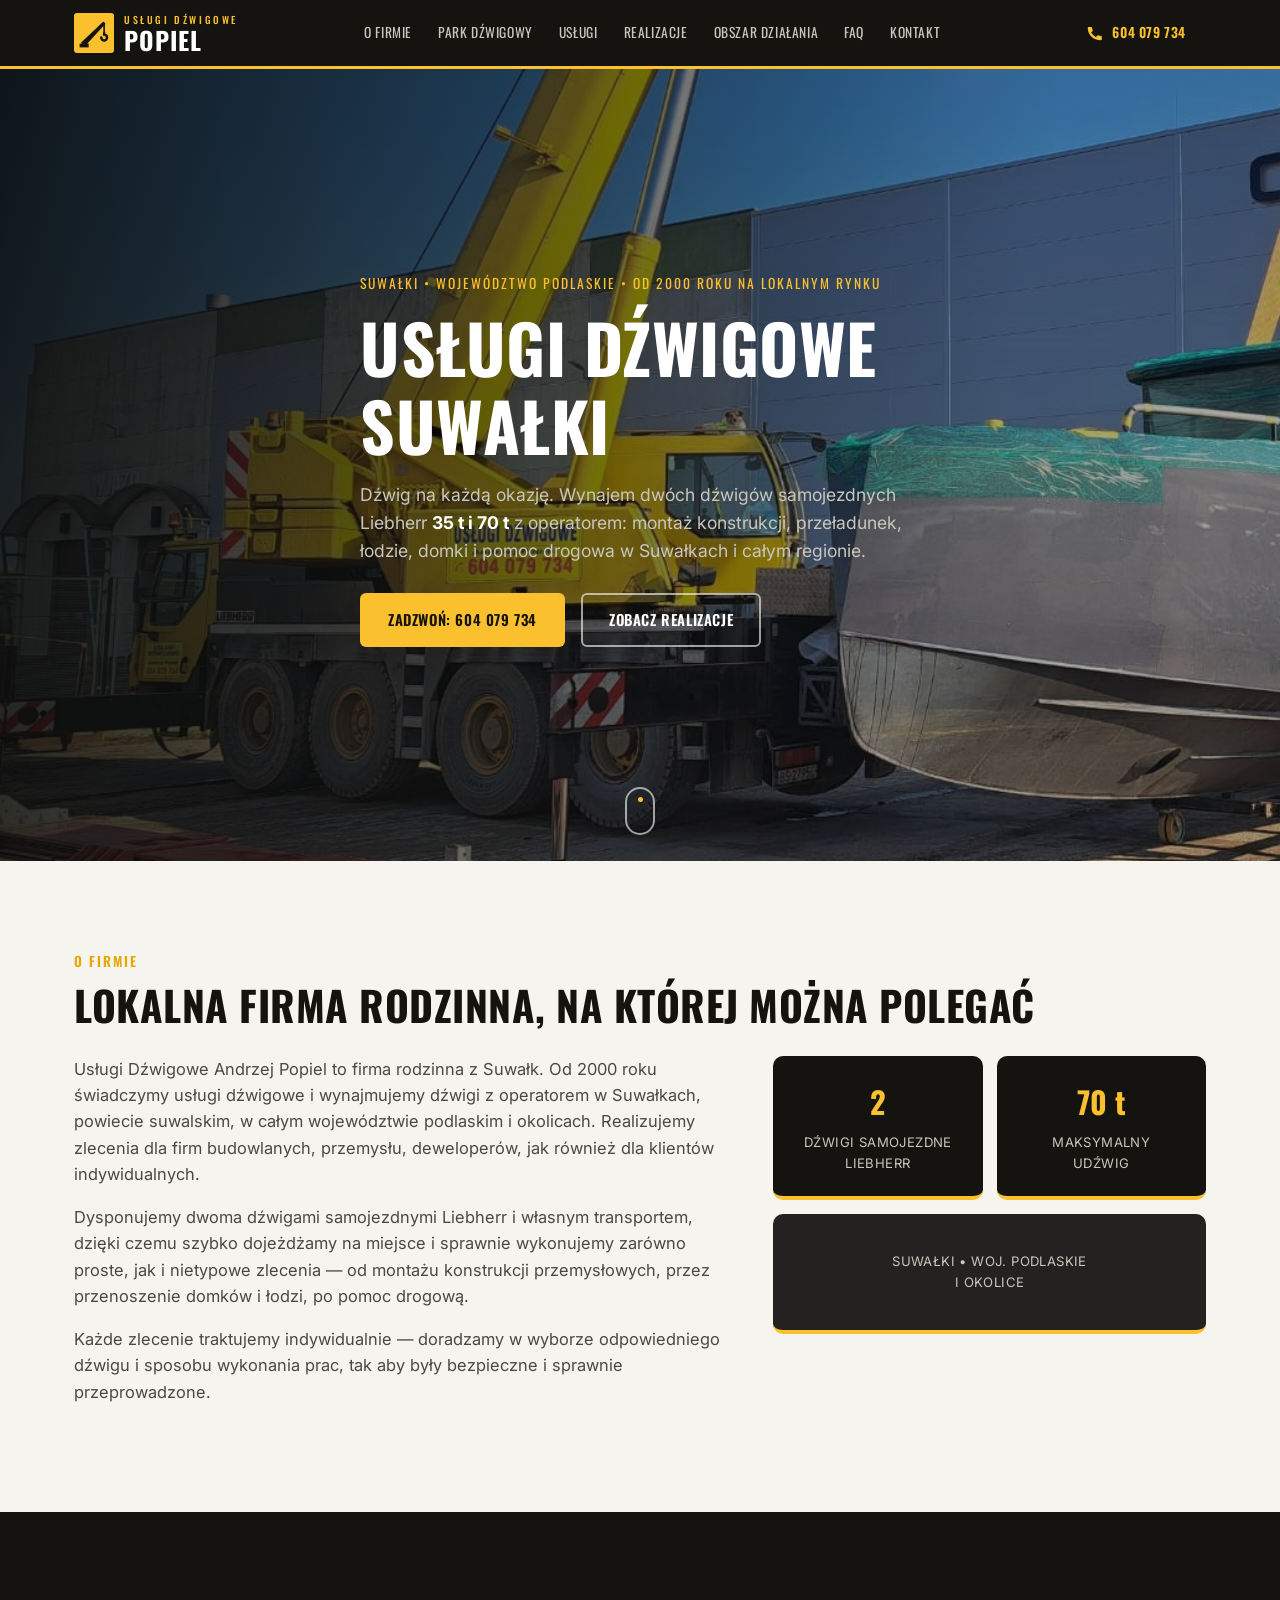
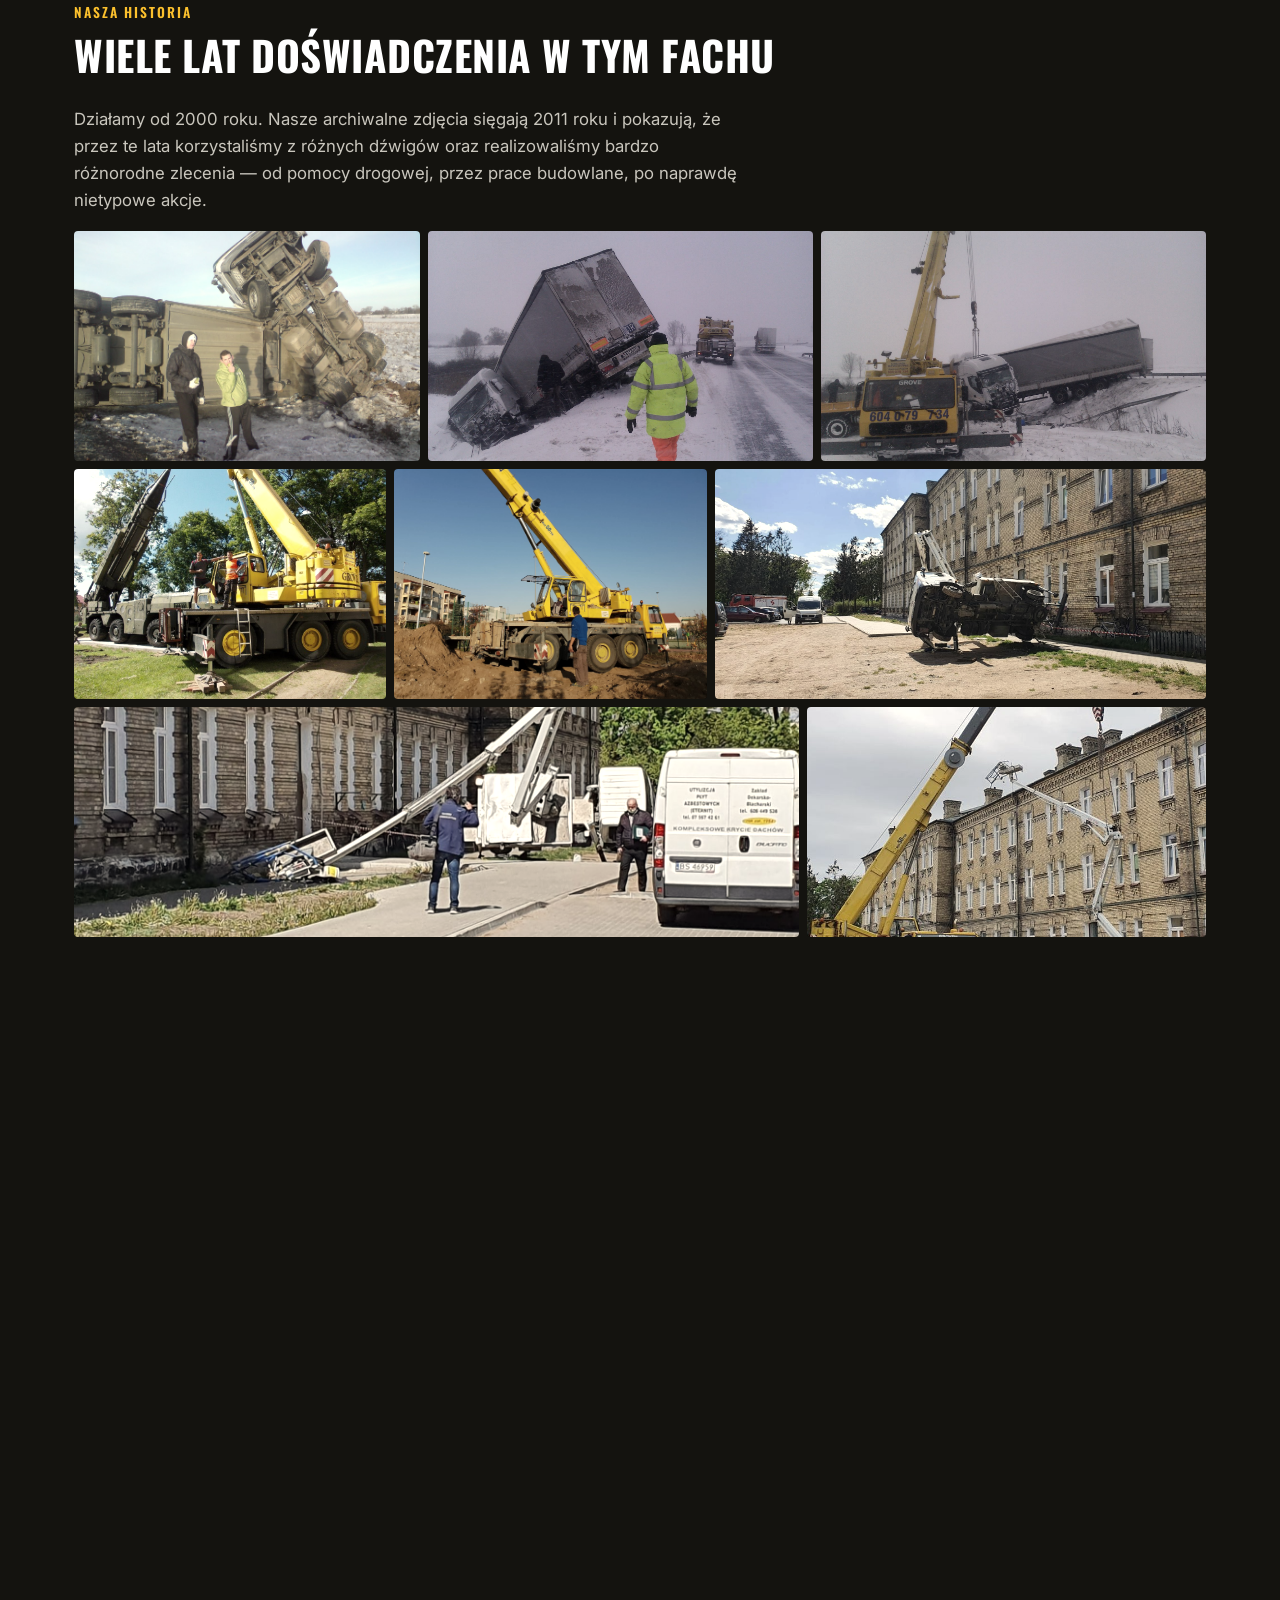
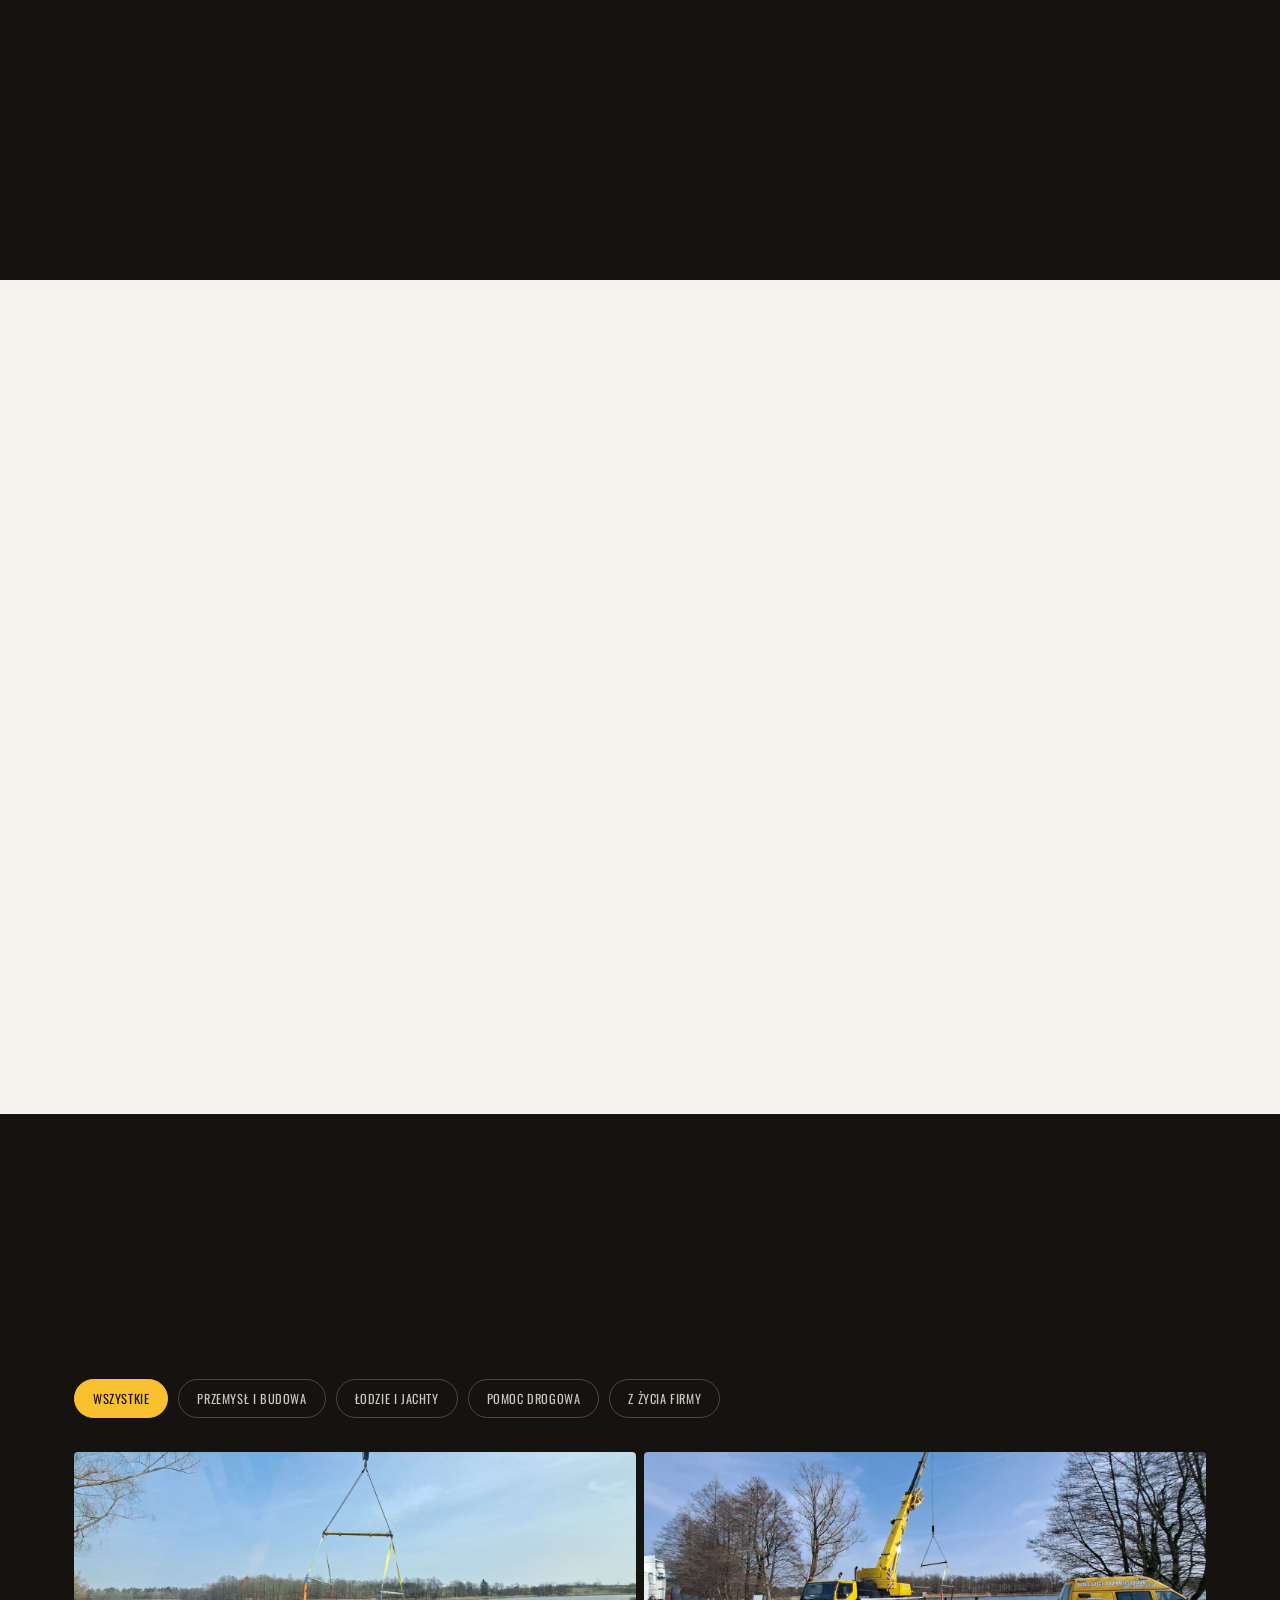
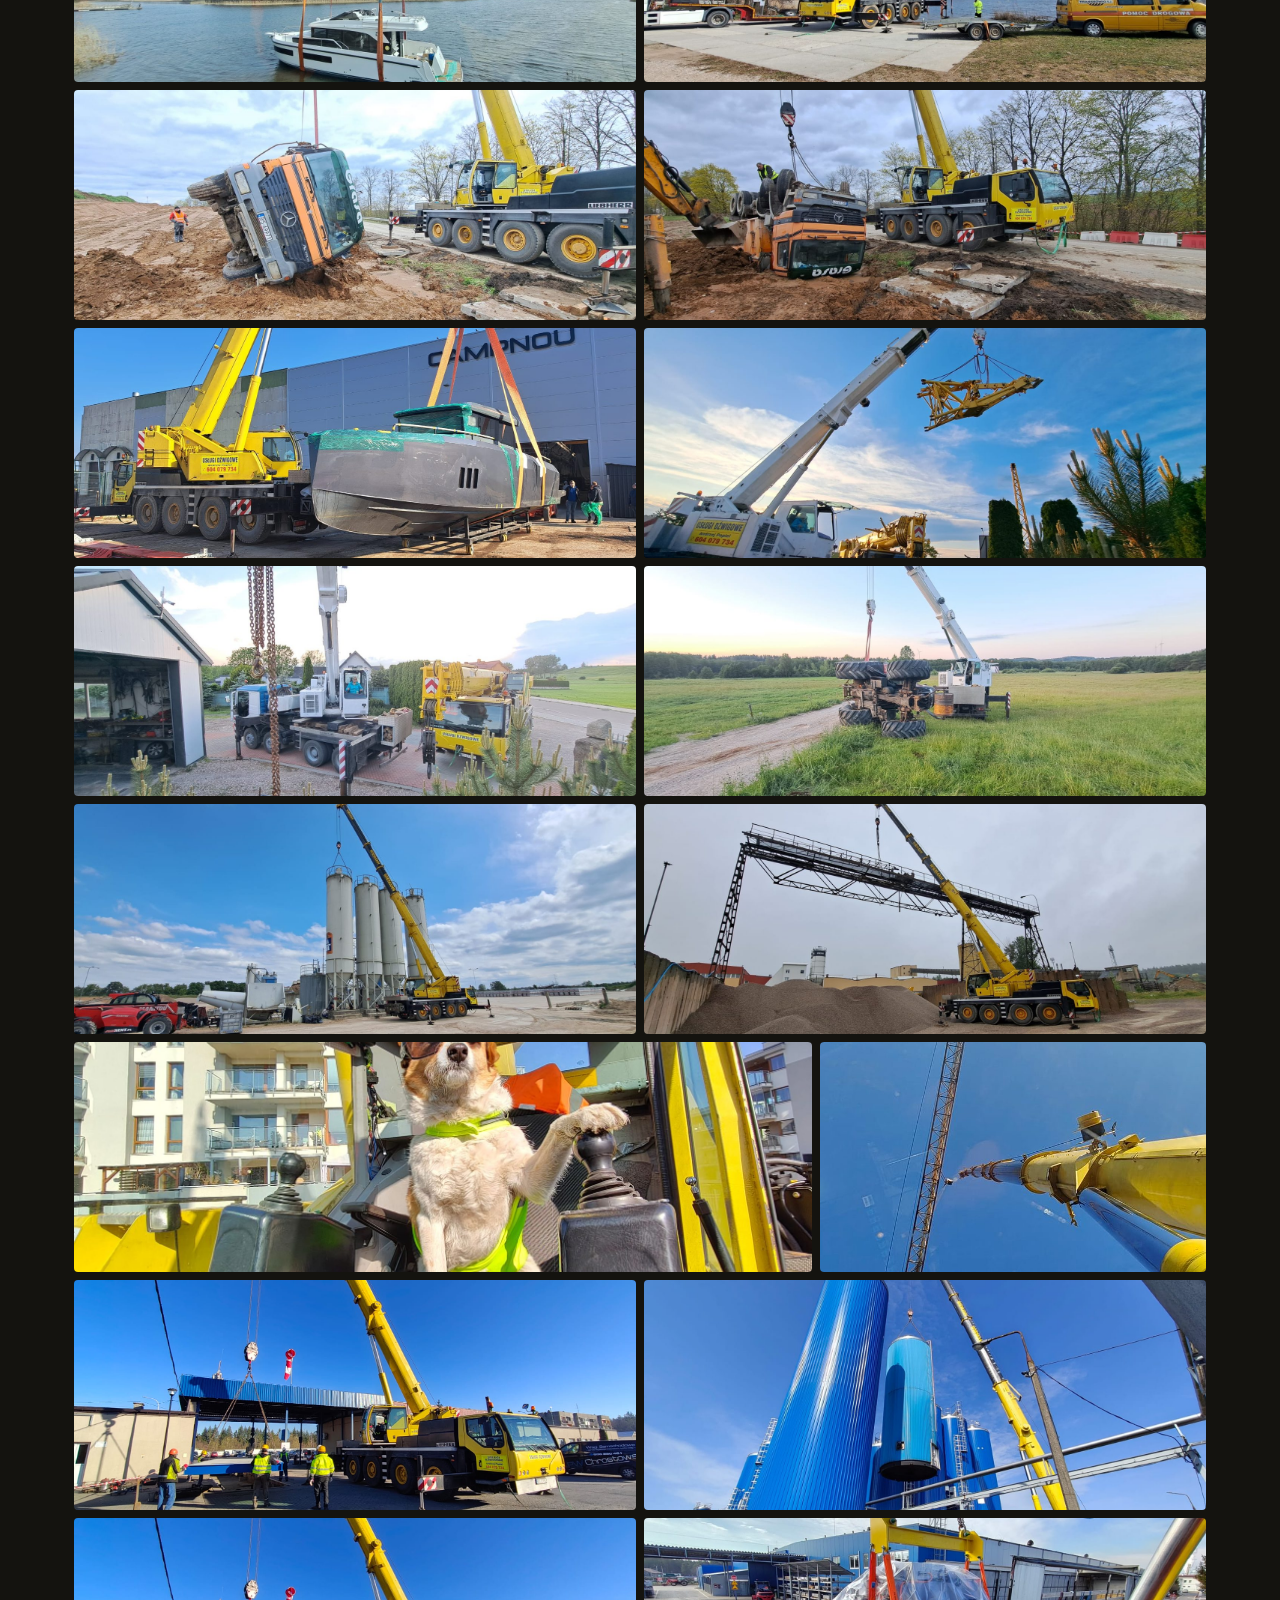
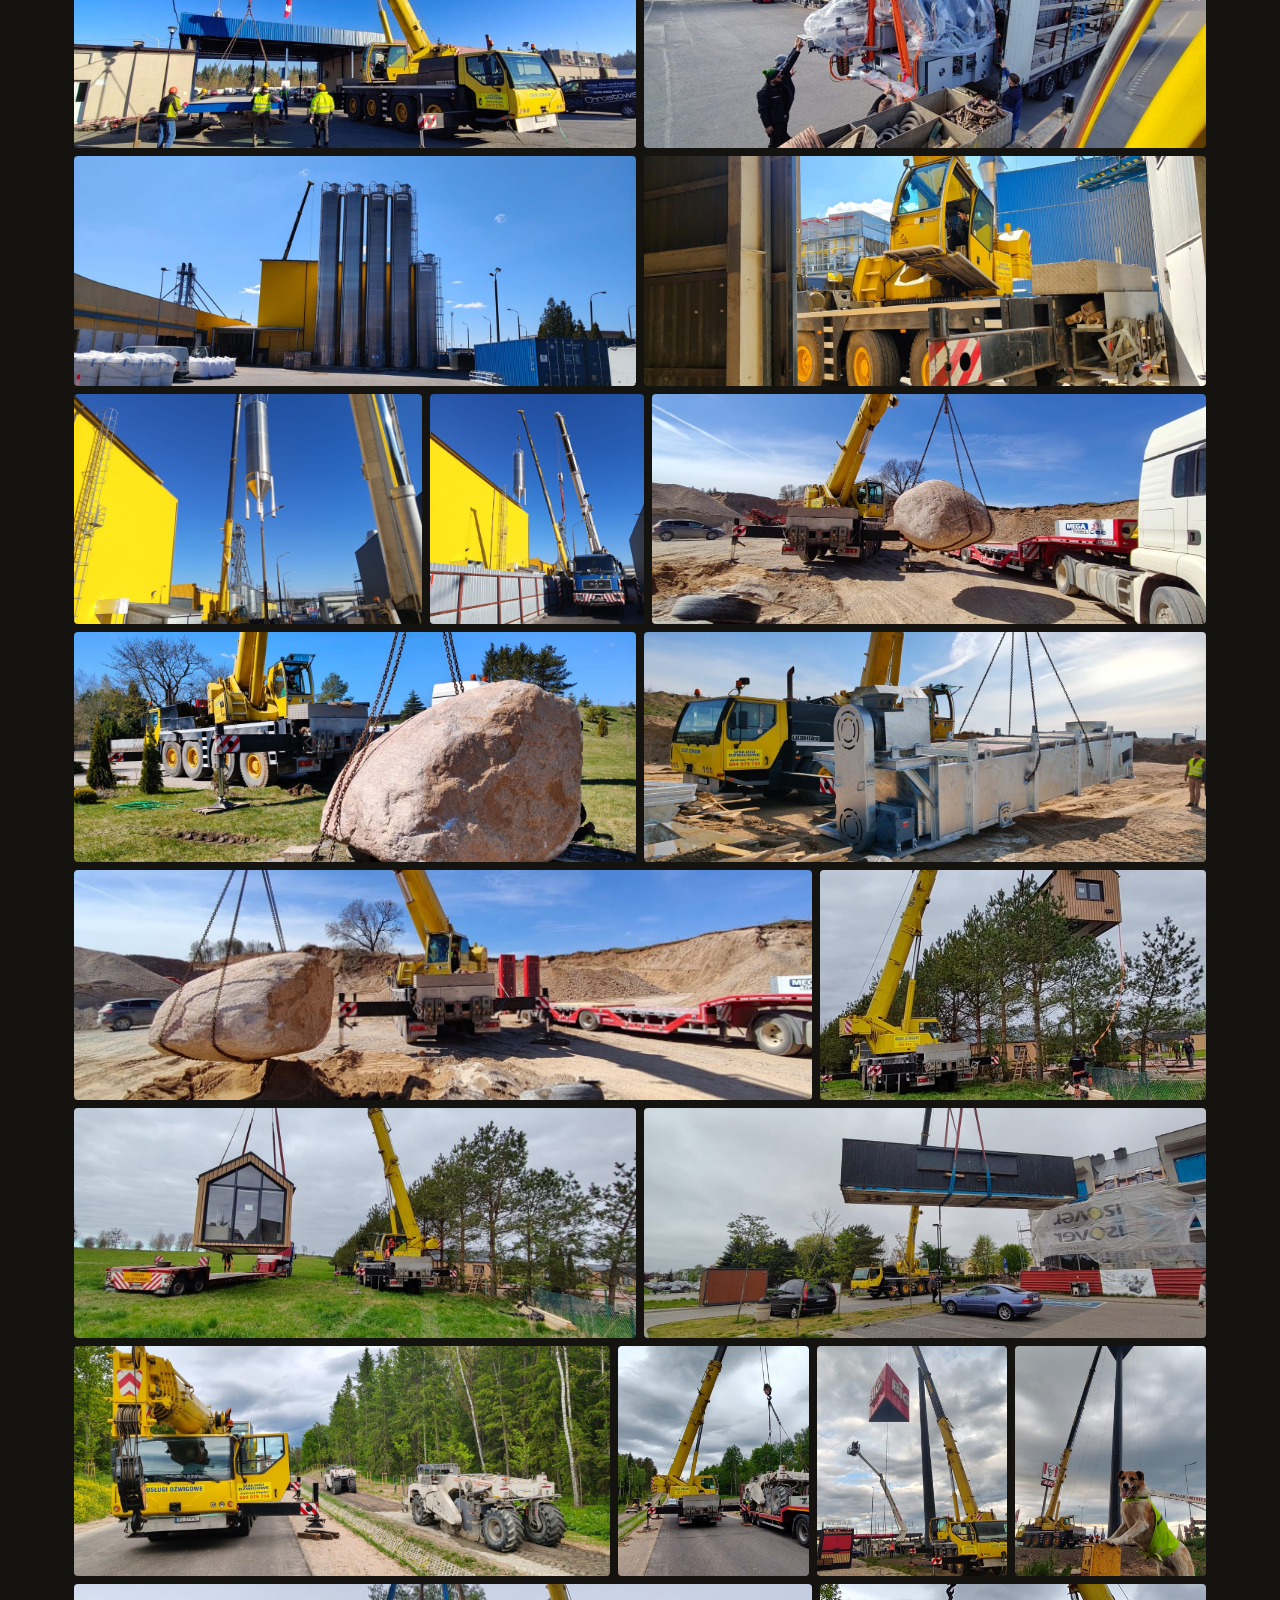
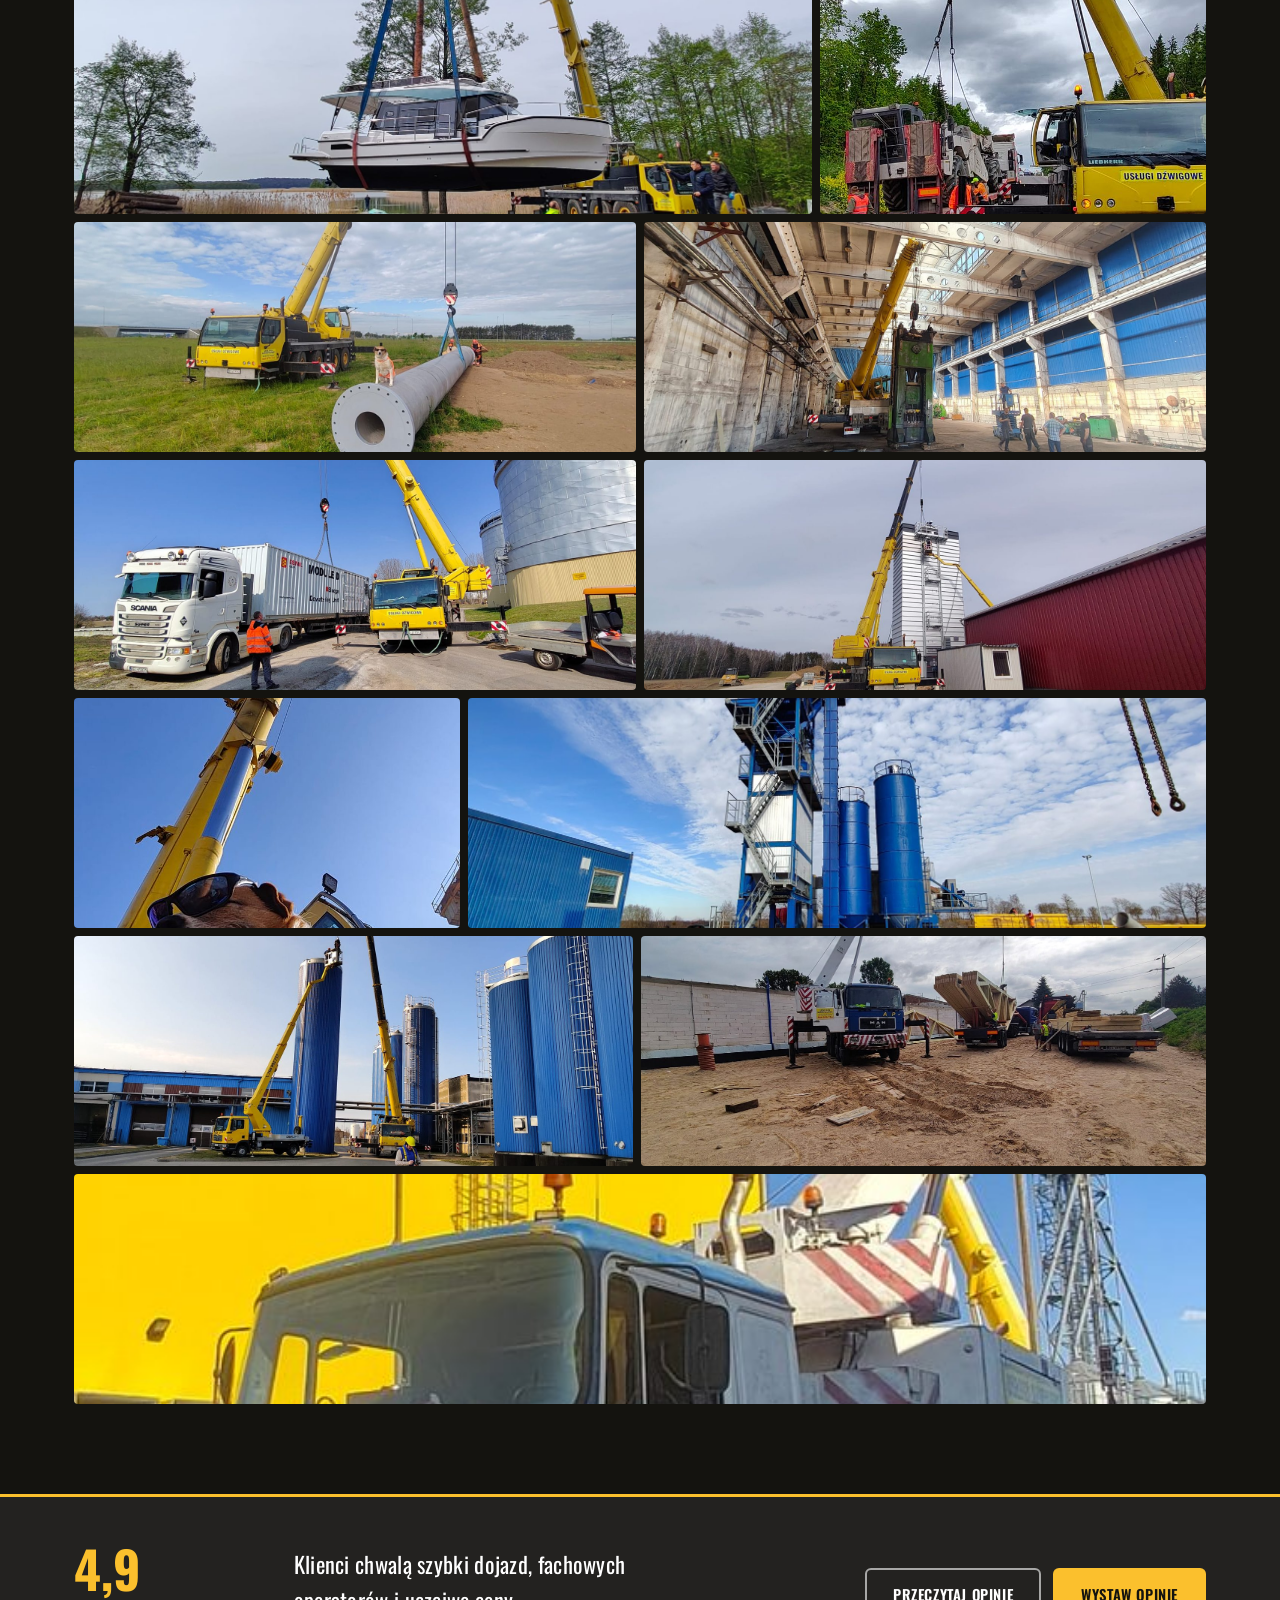
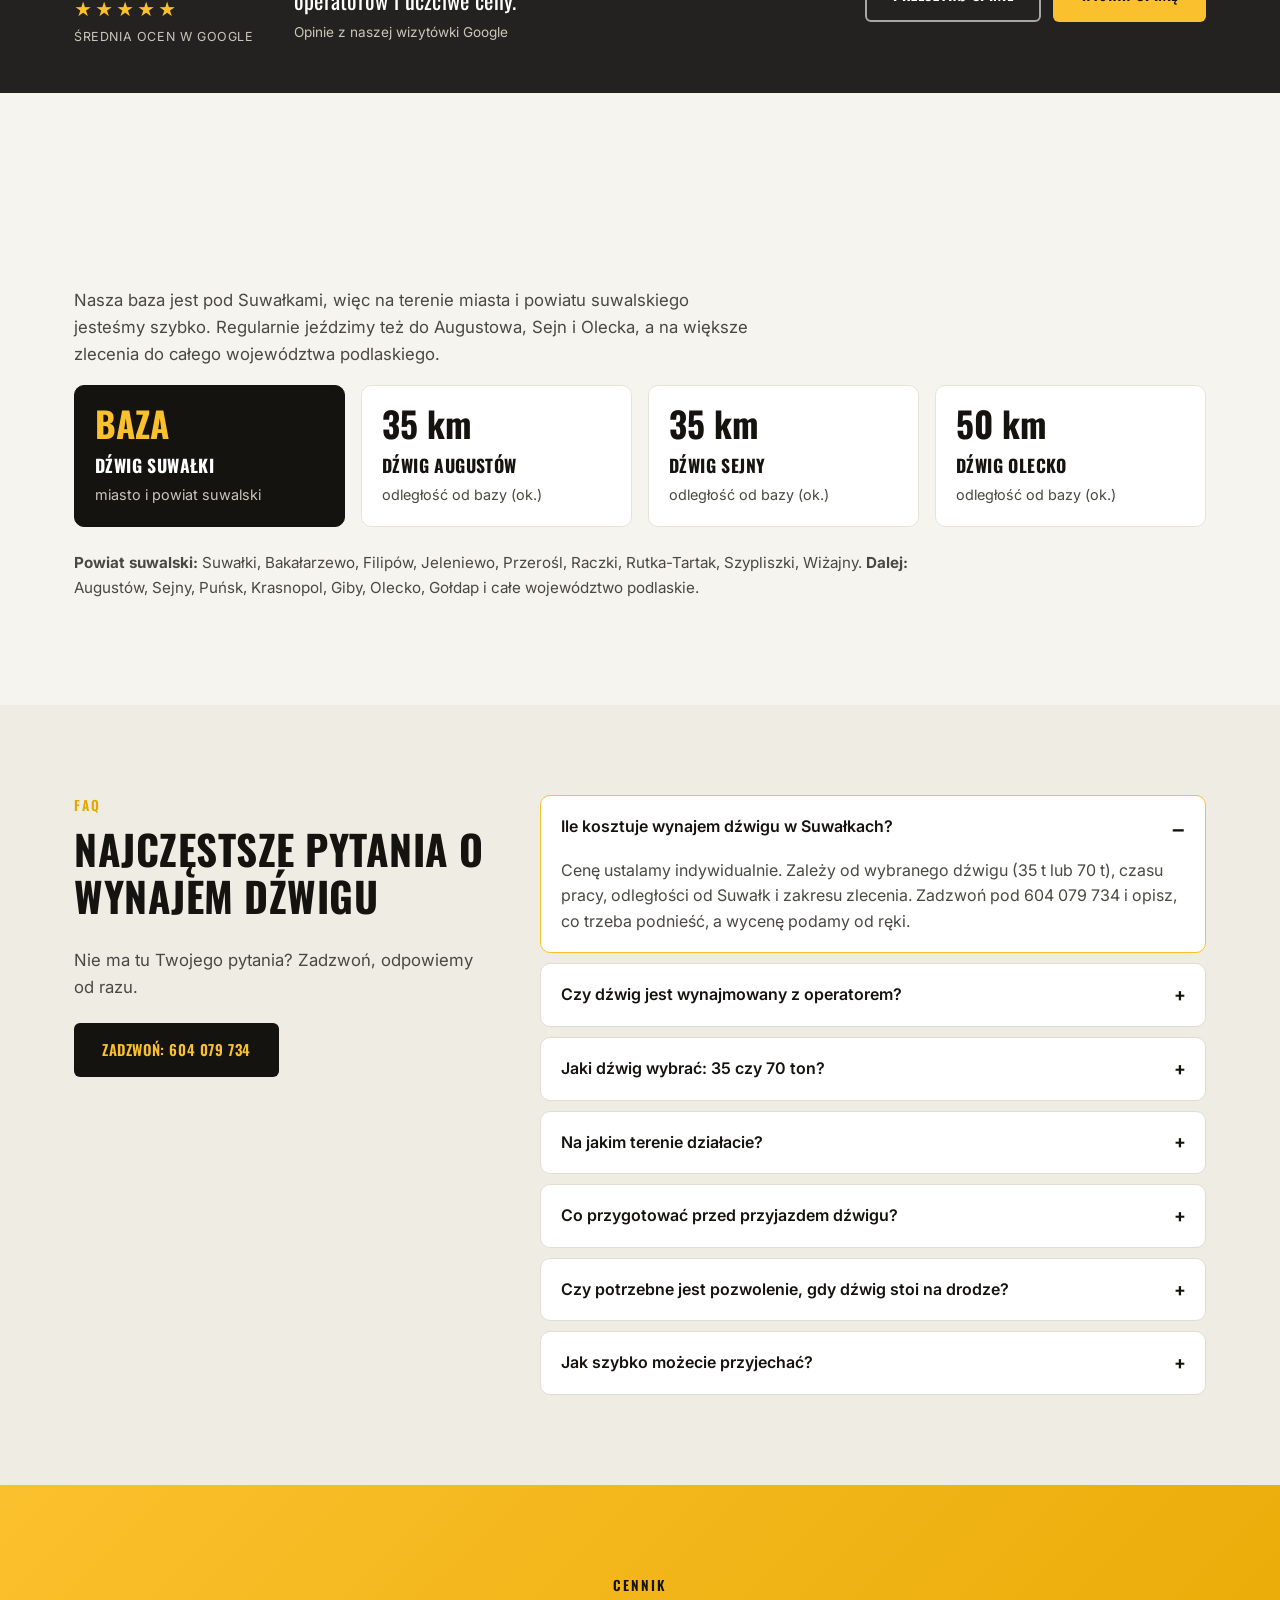
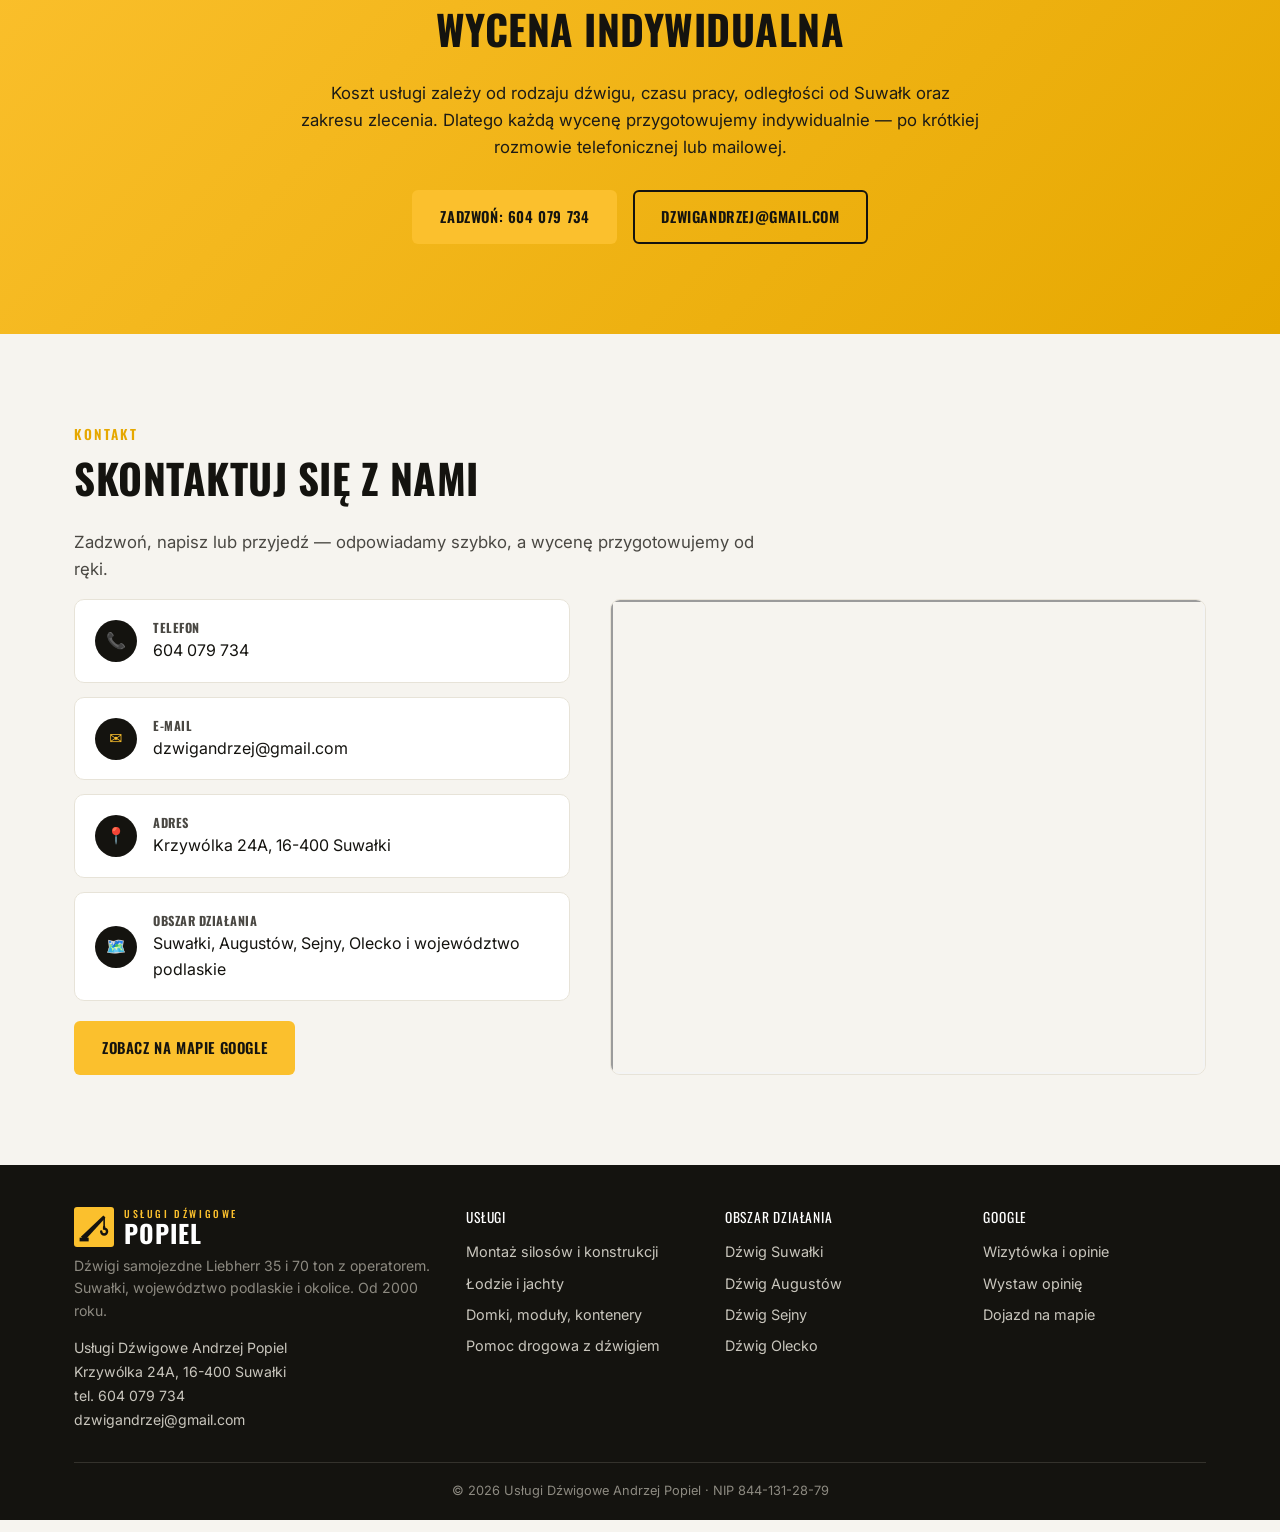
==== commit ca3f224c: "SEO: nazwa firmy Andrzej Popiel w tytulach i opisie, nazwa witryny w JSON-LD Co-Authored-By: Claude " ====
--- a/index.html
+++ b/index.html
@@ -3,8 +3,8 @@
 <head>
 <meta charset="UTF-8">
 <meta name="viewport" content="width=device-width, initial-scale=1.0">
-<title>Dźwig Suwałki – usługi dźwigowe, wynajem dźwigu do 70 t | Popiel</title>
-<meta name="description" content="Dźwig Suwałki: usługi dźwigowe i wynajem dźwigów samojezdnych Liebherr 35 t i 70 t z operatorem. Suwałki, Augustów, Sejny, podlaskie. Tel. 604 079 734.">
+<title>Dźwig Suwałki – Usługi Dźwigowe Andrzej Popiel | dźwigi 35 t i 70 t</title>
+<meta name="description" content="Usługi Dźwigowe Andrzej Popiel – dźwig w Suwałkach od 2000 r. Wynajem dźwigów samojezdnych Liebherr 35 t i 70 t z operatorem. Suwałki, Augustów, Sejny. Tel. 604 079 734.">
 <link rel="canonical" href="https://www.dzwigsuwalki.pl/">
 <meta name="geo.region" content="PL-PD">
 <meta name="geo.placename" content="Suwałki">
@@ -12,8 +12,8 @@
 <meta property="og:locale" content="pl_PL">
 <meta name="keywords" content="dźwig Suwałki, usługi dźwigowe Suwałki, wynajem dźwigu Suwałki, dźwigi Suwałki, żuraw samojezdny Suwałki, dźwig Augustów, dźwig Sejny, Liebherr 35 ton, Liebherr 70 ton">
 <meta property="og:site_name" content="Usługi Dźwigowe Andrzej Popiel">
-<meta property="og:title" content="Dźwig Suwałki – usługi dźwigowe, wynajem dźwigu do 70 t | Popiel">
-<meta property="og:description" content="Dźwig Suwałki: usługi dźwigowe i wynajem dźwigów samojezdnych Liebherr 35 t i 70 t z operatorem. Suwałki, Augustów, Sejny, podlaskie. Tel. 604 079 734.">
+<meta property="og:title" content="Dźwig Suwałki – Usługi Dźwigowe Andrzej Popiel | dźwigi 35 t i 70 t">
+<meta property="og:description" content="Usługi Dźwigowe Andrzej Popiel – dźwig w Suwałkach od 2000 r. Wynajem dźwigów samojezdnych Liebherr 35 t i 70 t z operatorem. Suwałki, Augustów, Sejny. Tel. 604 079 734.">
 <meta property="og:url" content="https://www.dzwigsuwalki.pl/">
 <meta property="og:image" content="https://www.dzwigsuwalki.pl/assets/img/hero.jpg">
 <meta name="twitter:card" content="summary_large_image">
@@ -204,7 +204,8 @@
    "@type": "WebSite",
    "@id": "https://www.dzwigsuwalki.pl/#website",
    "url": "https://www.dzwigsuwalki.pl/",
-   "name": "Dźwig Suwałki – Usługi Dźwigowe Andrzej Popiel",
+   "name": "Usługi Dźwigowe Andrzej Popiel",
+   "alternateName": ["Dźwig Suwałki", "dzwigsuwalki.pl"],
    "inLanguage": "pl-PL",
    "publisher": {
     "@id": "https://www.dzwigsuwalki.pl/#firma"
